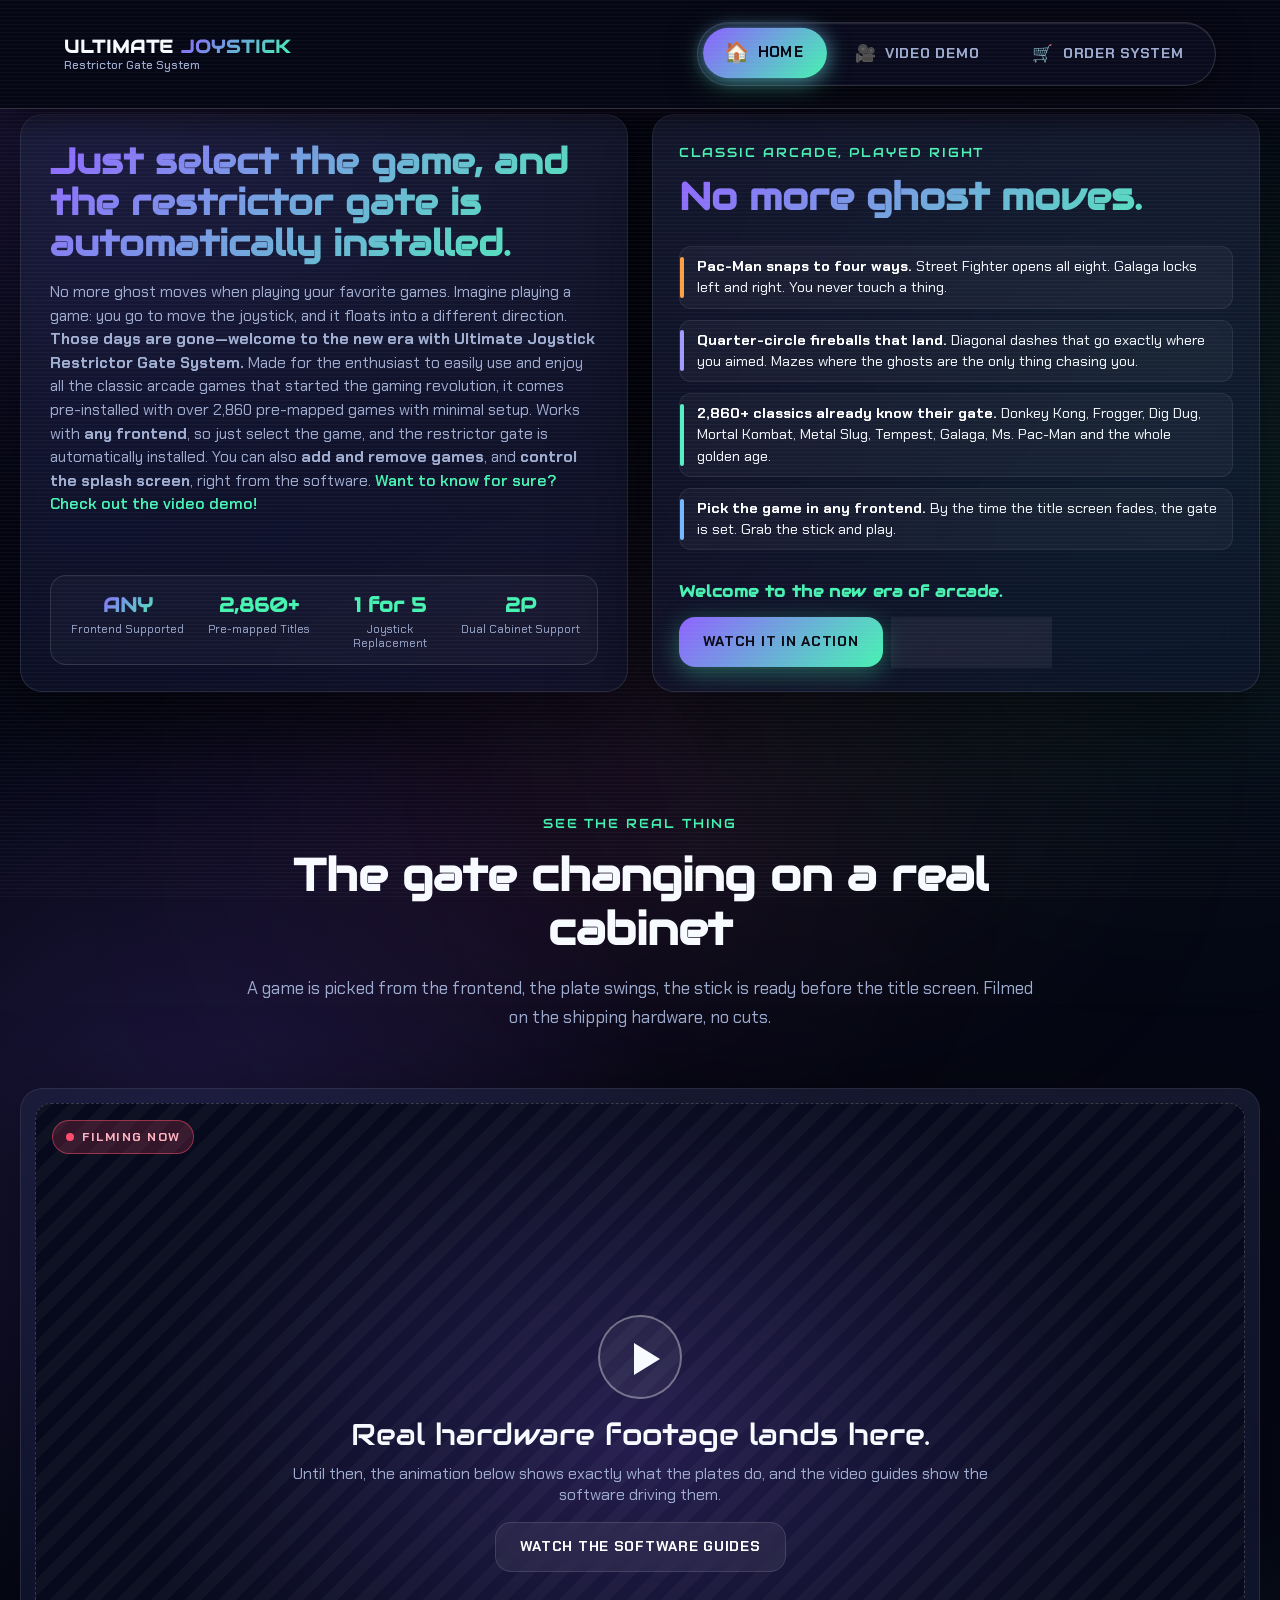
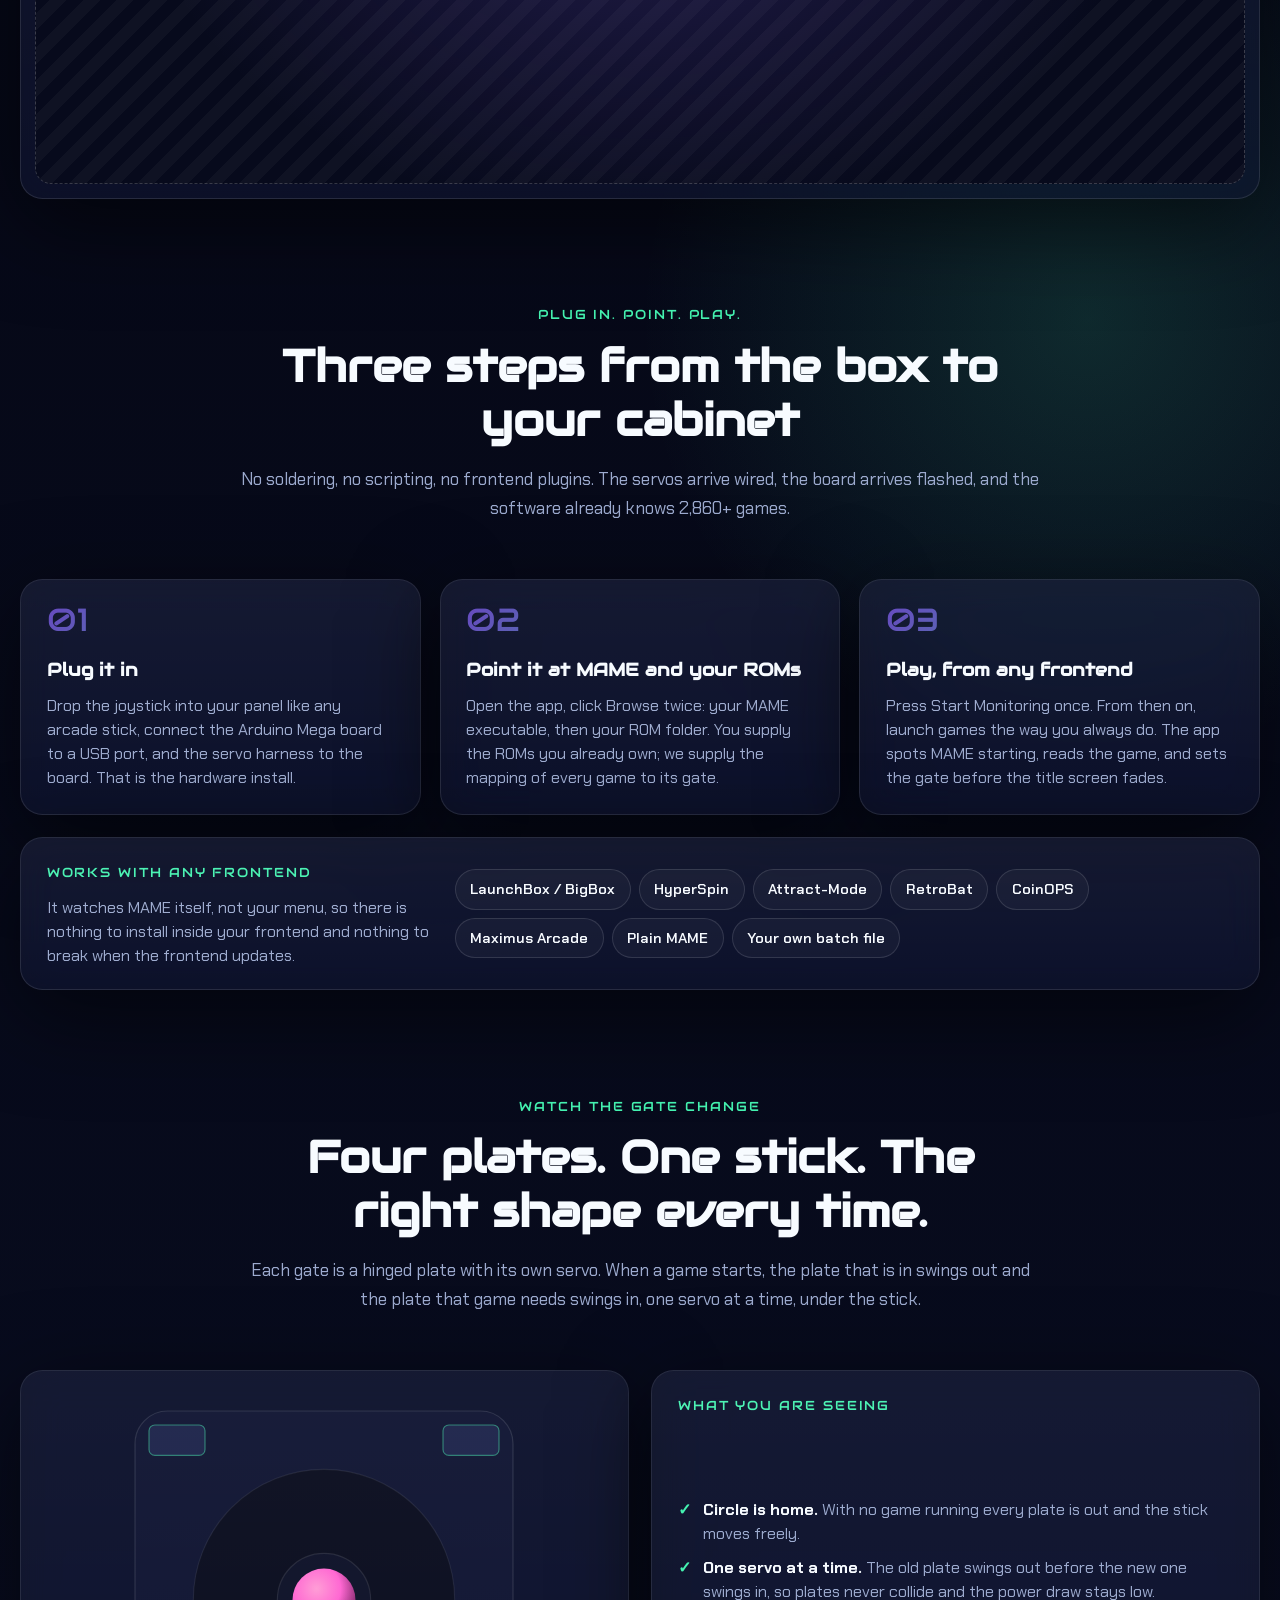
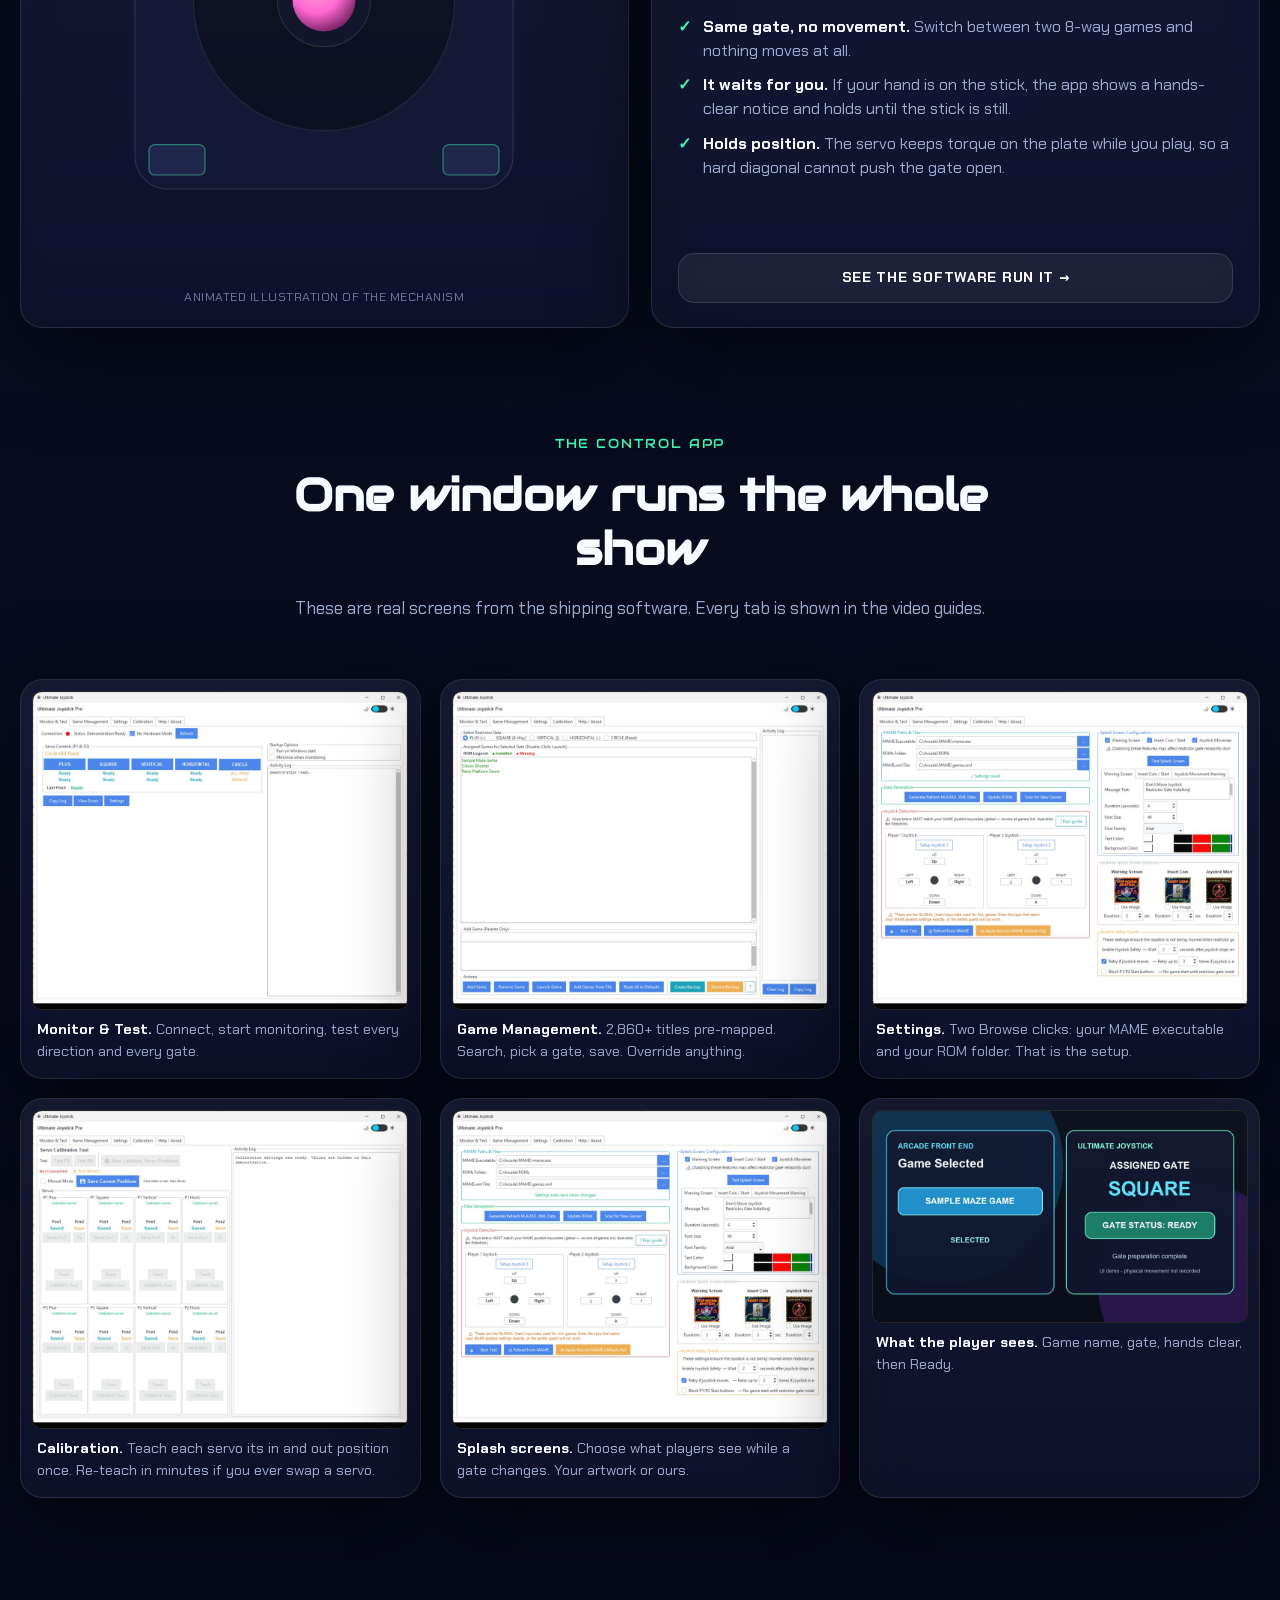
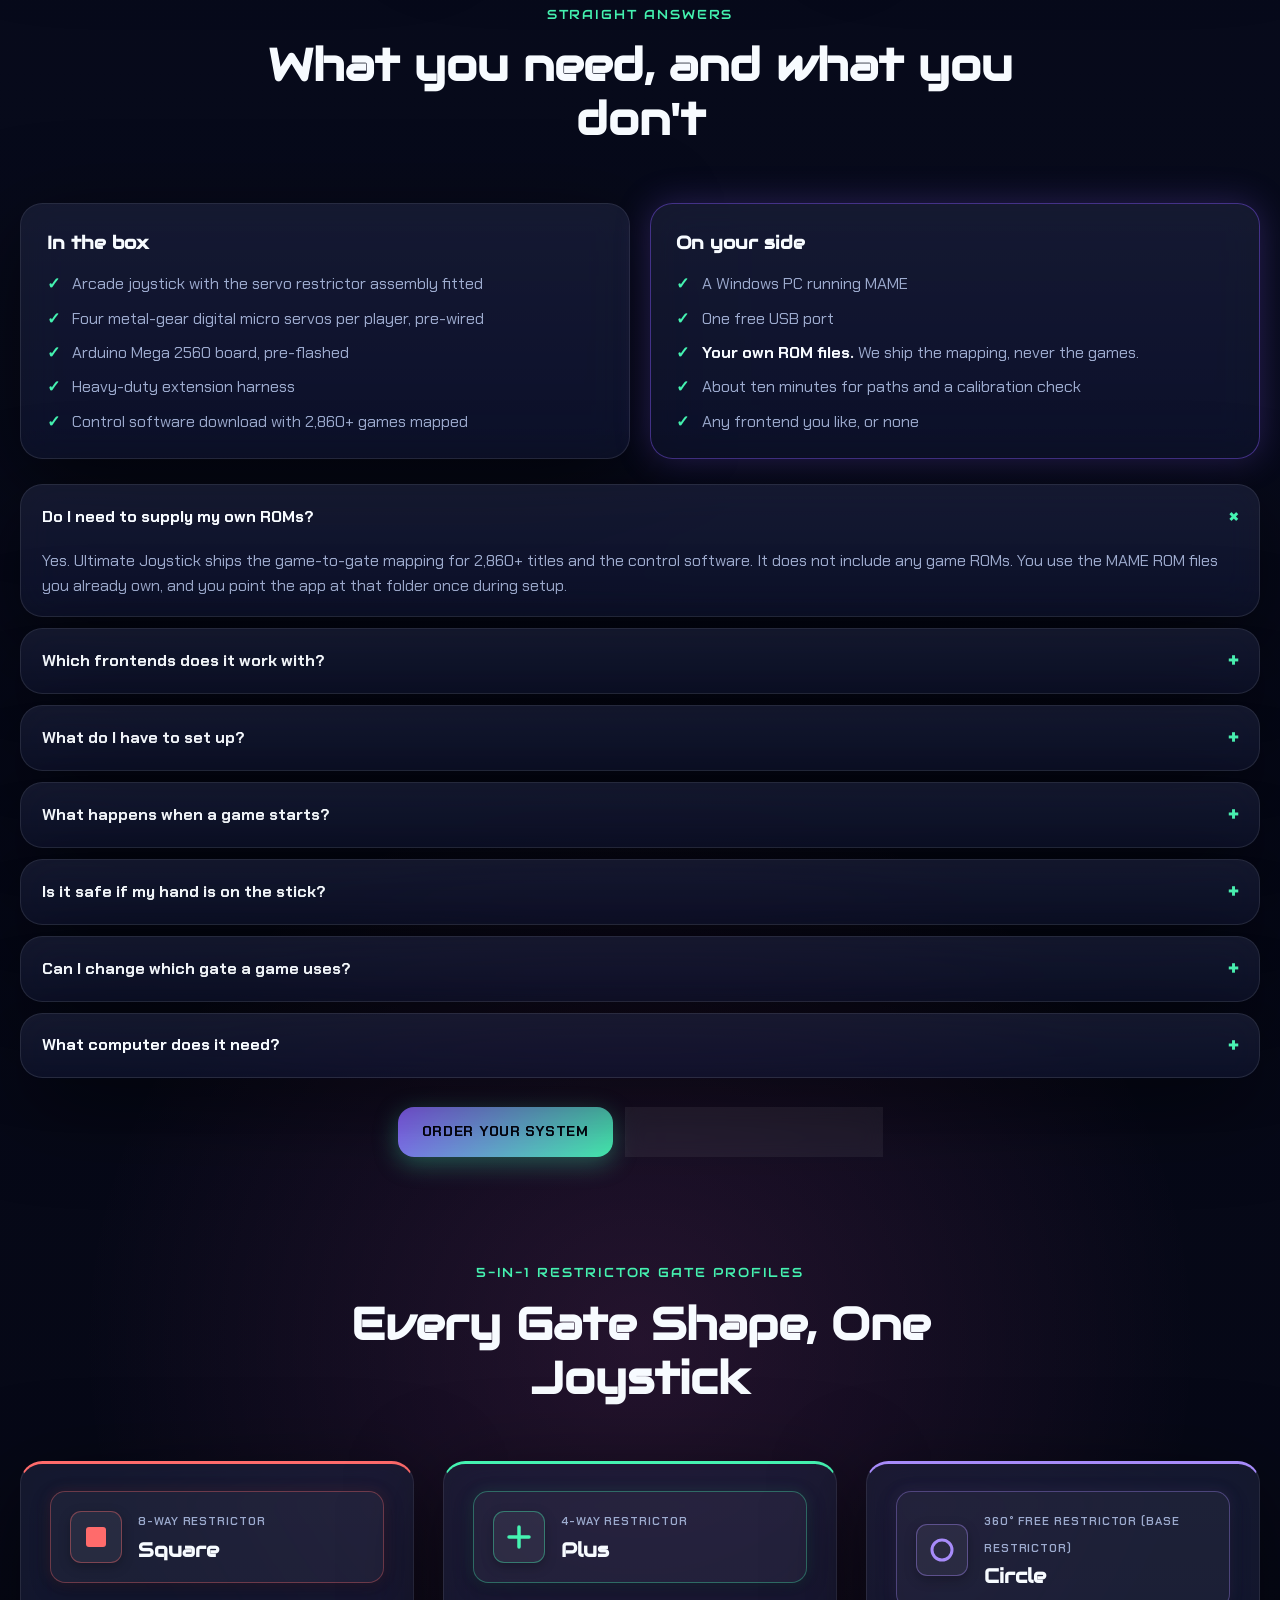
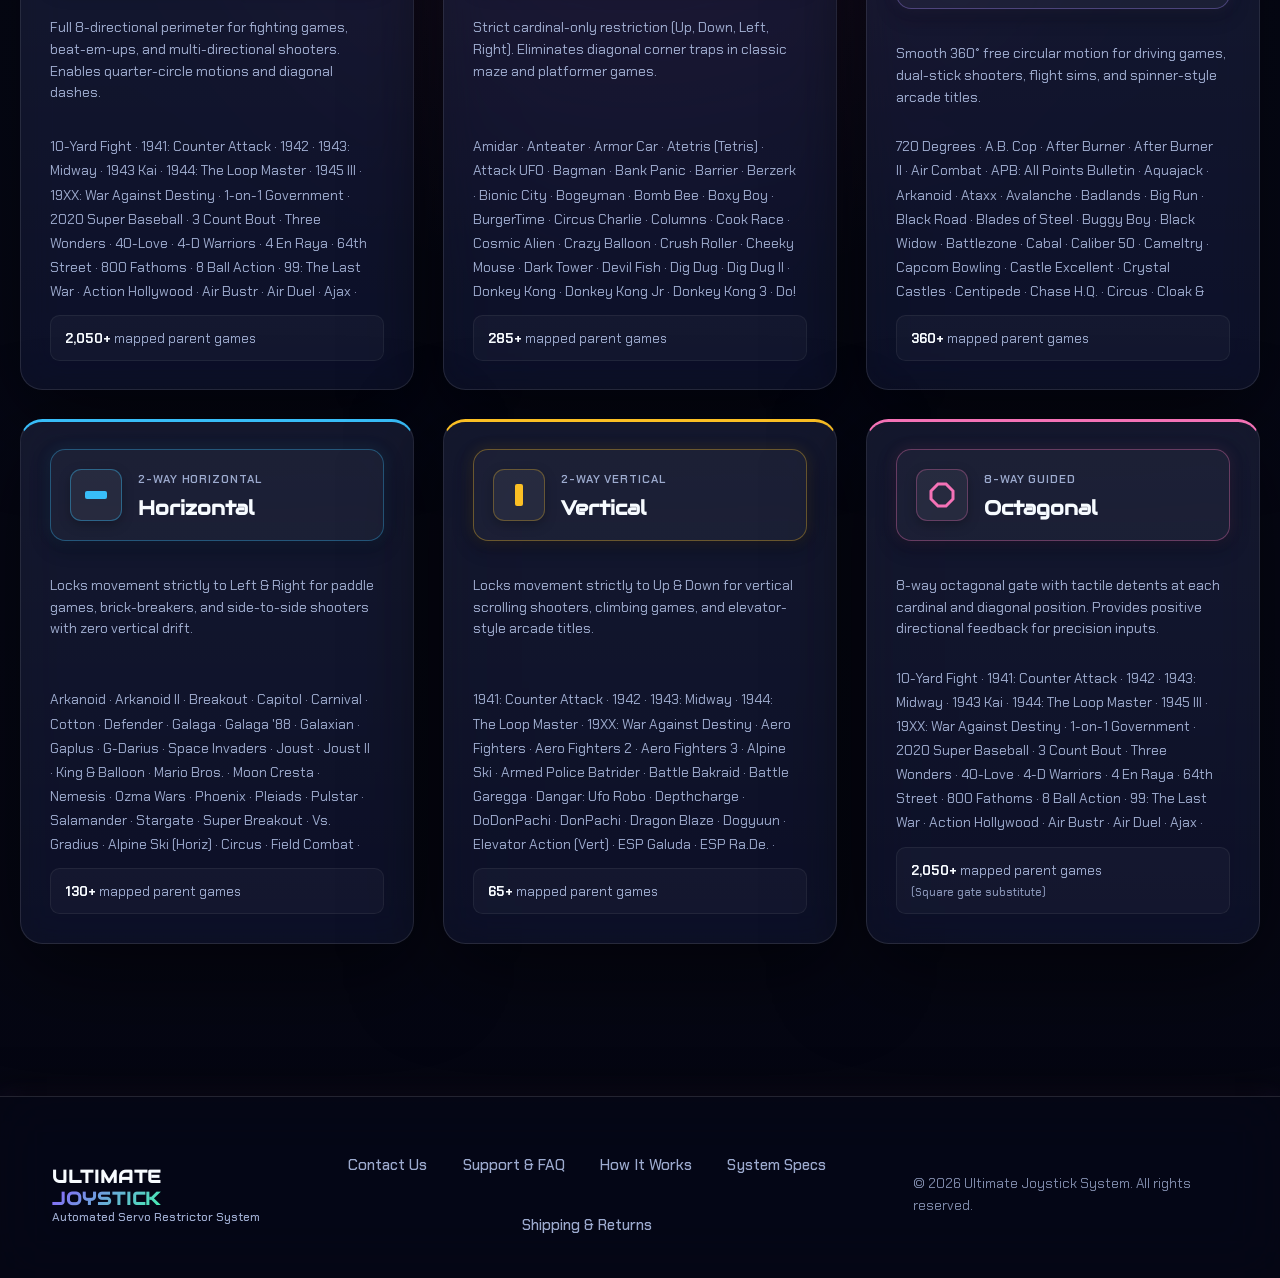
==== index.html @ 7a2940f5 "Publish Website @ d00b498 Co-Authored-By: Claude Fable 5.1 <noreply@anthropic.com>" ====
<!DOCTYPE html>
<html lang="en">
  <head>
    <meta charset="UTF-8" />
    <meta name="viewport" content="width=device-width, initial-scale=1, viewport-fit=cover" />
    <meta name="description" content="Automated restrictor gates for arcade joysticks: select a game in any frontend and the right 4-way, 8-way, 2-way or circle gate installs itself. 2,860+ games pre-mapped." />
    <meta name="robots" content="index, follow, max-image-preview:large, max-video-preview:-1" />
    <meta name="theme-color" content="#060714" />
    <meta property="og:type" content="website" />
    <meta property="og:site_name" content="Ultimate Joystick" />
    <meta property="og:title" content="Ultimate Joystick Restrictor Gate System" />
    <meta property="og:description" content="Select the game and the correct restrictor gate installs itself. Automated servo gates for arcade joysticks, 2,860+ games pre-mapped, works with any frontend." />
    <meta property="og:image" content="https://ultimatejoystick.com/assets/og/og-home.jpg" />
    <meta property="og:image:width" content="1200" />
    <meta property="og:image:height" content="630" />
    <meta property="og:image:alt" content="Ultimate Joystick: No more ghost moves. Automatic restrictor gate system for arcade joysticks." />
    <meta property="og:url" content="https://ultimatejoystick.com/" />
    <meta name="twitter:card" content="summary_large_image" />
    <meta name="twitter:title" content="Ultimate Joystick Restrictor Gate System" />
    <meta name="twitter:description" content="Select the game and the correct restrictor gate installs itself. 2,860+ arcade games pre-mapped." />
    <meta name="twitter:image" content="https://ultimatejoystick.com/assets/og/og-home.jpg" />
    <link rel="canonical" href="https://ultimatejoystick.com/" />
    <title>Ultimate Joystick | Restrictor Gate System</title>
    <link rel="icon" href="./favicon.svg" type="image/svg+xml" />
    <link rel="preconnect" href="https://fonts.googleapis.com" />
    <link rel="preconnect" href="https://fonts.gstatic.com" crossorigin />
    <link href="https://fonts.googleapis.com/css2?family=Audiowide&family=Chakra+Petch:ital,wght@0,400;0,500;0,600;0,700;1,400&display=swap" rel="stylesheet" />
    <link rel="stylesheet" href="./styles.css" />
    <script src="./script.js" defer></script>
    <script type="application/ld+json">
      {
        "@context": "https://schema.org",
        "@graph": [
          {
            "@type": "Organization",
            "@id": "https://ultimatejoystick.com/#organization",
            "name": "Ultimate Joystick",
            "url": "https://ultimatejoystick.com/",
            "logo": "https://ultimatejoystick.com/favicon.svg",
            "email": "support@ultimatejoystick.com",
            "contactPoint": {
              "@type": "ContactPoint",
              "contactType": "customer support",
              "email": "support@ultimatejoystick.com",
              "availableLanguage": "English"
            }
          },
          {
            "@type": "WebSite",
            "@id": "https://ultimatejoystick.com/#website",
            "url": "https://ultimatejoystick.com/",
            "name": "Ultimate Joystick",
            "publisher": { "@id": "https://ultimatejoystick.com/#organization" }
          },
          {
            "@type": "Product",
            "@id": "https://ultimatejoystick.com/#product",
            "additionalProperty": [
              { "@type": "PropertyValue", "name": "Gate shapes", "value": "Plus (4-way), Square (8-way), Octagonal (8-way), Horizontal (2-way), Vertical (2-way), Circle (free)" },
              { "@type": "PropertyValue", "name": "Pre-mapped games", "value": "2,860+" },
              { "@type": "PropertyValue", "name": "ROMs included", "value": "No - use your own MAME ROM files" }
            ],
            "name": "Ultimate Joystick Restrictor Gate System",
            "description": "Automated servo-driven restrictor gate system for arcade joysticks. Select a game in any frontend and the matching 4-way (plus), 8-way (square or octagonal), 2-way (horizontal or vertical) or circle gate installs itself. Ships assembled with joystick, servo restrictor assembly, wiring harness, Arduino Mega 2560 board and the control software with 2,860+ pre-mapped games.",
            "image": ["https://ultimatejoystick.com/assets/og/og-home.jpg", "https://ultimatejoystick.com/videos/ultimate-joystick/09-complete-start-to-finish.jpg"],
            "brand": { "@type": "Brand", "name": "Ultimate Joystick" },
            "category": "Arcade cabinet parts",
            "url": "https://ultimatejoystick.com/order.html",
            "offers": {
              "@type": "AggregateOffer",
              "priceCurrency": "USD",
              "lowPrice": "100",
              "highPrice": "200",
              "offerCount": 2,
              "availability": "https://schema.org/InStock",
              "url": "https://ultimatejoystick.com/order.html",
              "seller": { "@id": "https://ultimatejoystick.com/#organization" }
            }
          },
          {
            "@type": "FAQPage",
            "@id": "https://ultimatejoystick.com/#faq",
            "mainEntity": [
              {
                "@type": "Question",
                "name": "Do I need to supply my own ROMs?",
                "acceptedAnswer": {
                  "@type": "Answer",
                  "text": "Yes. Ultimate Joystick ships the game-to-gate mapping for 2,860+ titles and the control software. It does not include any game ROMs. You use the MAME ROM files you already own, and you point the app at that folder once during setup."
                }
              },
              {
                "@type": "Question",
                "name": "Which frontends does it work with?",
                "acceptedAnswer": {
                  "@type": "Answer",
                  "text": "Any frontend that launches MAME: LaunchBox and BigBox, HyperSpin, Attract-Mode, RetroBat, CoinOPS, a batch file, or MAME on its own. The app watches the MAME process itself, so there is nothing to install inside your frontend."
                }
              },
              {
                "@type": "Question",
                "name": "What do I have to set up?",
                "acceptedAnswer": {
                  "@type": "Answer",
                  "text": "Plug the controller into a USB port, open the app, click Browse to select your MAME executable and your ROM folder, and start monitoring. The servos arrive wired and the board arrives flashed. A first-time calibration check takes a few minutes and is covered in the videos."
                }
              },
              {
                "@type": "Question",
                "name": "What happens when a game starts?",
                "acceptedAnswer": {
                  "@type": "Answer",
                  "text": "The app recognises the game, looks up its gate, swings the current plate out and the new plate in, one servo at a time, and shows a full-screen notice while it moves. When nothing is running the stick rests on the free-circle gate."
                }
              },
              {
                "@type": "Question",
                "name": "Is it safe if my hand is on the stick?",
                "acceptedAnswer": {
                  "@type": "Answer",
                  "text": "The app will not move a plate while it sees the joystick being used. It shows a hands-clear notice, waits, retries, and if the stick is still being held it gives up with a visible message rather than fight you."
                }
              },
              {
                "@type": "Question",
                "name": "Can I change which gate a game uses?",
                "acceptedAnswer": {
                  "@type": "Answer",
                  "text": "Yes. Search the game in the Game Management tab, pick a gate shape, save. Every one of the pre-mapped titles can be overridden, and new games can be added the same way."
                }
              },
              {
                "@type": "Question",
                "name": "What computer does it need?",
                "acceptedAnswer": {
                  "@type": "Answer",
                  "text": "A Windows PC running MAME, one free USB port, and your ROM files. The control app is a single Windows program; no drivers beyond the standard USB-serial driver are needed."
                }
              }
            ]
          },
          {
            "@type": "BreadcrumbList",
            "itemListElement": [
              { "@type": "ListItem", "position": 1, "name": "Home", "item": "https://ultimatejoystick.com/" }
            ]
          }
        ]
      }
    </script>
  </head>
  <body>
    <!-- Ambient Background Lighting Orbs -->
    <div class="bg-shape shape-1" aria-hidden="true"></div>
    <div class="bg-shape shape-2" aria-hidden="true"></div>
    <div class="bg-shape shape-3" aria-hidden="true"></div>
    <div class="bg-shape shape-4" aria-hidden="true"></div>

    <div class="site-shell">
      <!-- Fixed Full-Width Site Header -->
      <header class="site-header">
        <a class="brand" href="./index.html" aria-label="Ultimate Joystick home">
          <span class="brand-copy">
            <strong>ULTIMATE <span class="gradient-text">JOYSTICK</span></strong>
            <span class="brand-sub">Restrictor Gate System</span>
          </span>
        </a>
        <nav class="site-nav" aria-label="Primary Navigation">
          <a href="./index.html" class="nav-link active"><span class="nav-icon">🏠</span> Home</a>
          <a href="./video_demo.html" class="nav-link"><span class="nav-icon">🎥</span> Video Demo</a>
          <a href="./order.html" class="nav-link"><span class="nav-icon">🛒</span> Order System</a>
        </nav>
      </header>

      <main id="top">
        <!-- Hero Section -->
        <section class="hero section">
          <div class="hero-copy glass-card">
            <div>
              <h1 class="hero-title">
                <span class="gradient-text">Just select the game, and the restrictor gate is automatically installed.</span>
              </h1>
              <p class="hero-lead">
                No more ghost moves when playing your favorite games. Imagine playing a game: you go to move the joystick, and it floats into a different direction. <strong>Those days are gone—welcome to the new era with Ultimate Joystick Restrictor Gate System.</strong> Made for the enthusiast to easily use and enjoy all the classic arcade games that started the gaming revolution, it comes pre-installed with over 2,860 pre-mapped games with minimal setup. Works with <strong>any frontend</strong>, so just select the game, and the restrictor gate is automatically installed. You can also <strong>add and remove games</strong>, and <strong>control the splash screen</strong>, right from the software. <em style="color: var(--accent-secondary); font-style: normal; font-weight: 600;">Want to know for sure? Check out the video demo!</em>
              </p>
            </div>

            <!-- Stat Signals Bar -->
            <div class="hero-signals" aria-label="Product signals and capabilities">
              <div class="signal-card">
                <span class="signal-value gradient-text">ANY</span>
                <span class="signal-label">Frontend Supported</span>
              </div>
              <div class="signal-card">
                <span class="signal-value">2,860+</span>
                <span class="signal-label">Pre-mapped Titles</span>
              </div>
              <div class="signal-card">
                <span class="signal-value">1 for 5</span>
                <span class="signal-label">Joystick Replacement</span>
              </div>
              <div class="signal-card">
                <span class="signal-value">2P</span>
                <span class="signal-label">Dual Cabinet Support</span>
              </div>
            </div>
          </div>

          <!-- Hook panel: why this exists, in the player's words -->
          <aside class="hero-interactive-dock">
            <div class="hero-hooks glass-card" aria-labelledby="hero-hooks-title">
              <div class="hero-hooks-header">
                <span class="eyebrow">Classic Arcade, Played Right</span>
                <h2 id="hero-hooks-title" class="gradient-text">No more ghost moves.</h2>
              </div>
              <ul class="hero-hooks-list">
                <li class="hook hook-plus">
                  <strong>Pac-Man snaps to four ways.</strong> Street Fighter opens all eight. Galaga locks left and right. You never touch a thing.
                </li>
                <li class="hook hook-square">
                  <strong>Quarter-circle fireballs that land.</strong> Diagonal dashes that go exactly where you aimed. Mazes where the ghosts are the only thing chasing you.
                </li>
                <li class="hook hook-circle">
                  <strong>2,860+ classics already know their gate.</strong> Donkey Kong, Frogger, Dig Dug, Mortal Kombat, Metal Slug, Tempest, Galaga, Ms. Pac-Man and the whole golden age.
                </li>
                <li class="hook hook-vertical">
                  <strong>Pick the game in any frontend.</strong> By the time the title screen fades, the gate is set. Grab the stick and play.
                </li>
              </ul>
              <div class="hero-hooks-footer">
                <span class="hero-hooks-tag">Welcome to the new era of arcade.</span>
                <div class="hero-hooks-actions">
                  <a class="button button-primary button-glow" href="./video_demo.html">Watch it in action</a>
                  <a class="button button-secondary button-glow" href="./order.html">Order yours</a>
                </div>
              </div>
            </div>
          </aside>
        </section>



        <!-- Reserved: real hardware footage. Drop the clip at videos/hardware/gate-change.mp4 (+ .jpg poster)
             and replace the .video-slot-placeholder block with:
             <video class="video-slot-player" controls playsinline preload="metadata" poster="./videos/hardware/gate-change.jpg" width="1280" height="720">
               <source src="./videos/hardware/gate-change.mp4" type="video/mp4" />
             </video>
             then add a VideoObject for it to the JSON-LD graph. -->
        <section id="see-the-real-thing" class="section section-video-slot">
          <div class="section-heading">
            <span class="eyebrow">See The Real Thing</span>
            <h2>The gate changing on a real cabinet</h2>
            <p>A game is picked from the frontend, the plate swings, the stick is ready before the title screen. Filmed on the shipping hardware, no cuts.</p>
          </div>
          <div class="video-slot glass-card">
            <div class="video-slot-placeholder" role="img" aria-label="Video of the physical joystick changing its restrictor gate, being filmed">
              <div class="video-slot-badge">Filming now</div>
              <div class="video-slot-play" aria-hidden="true"></div>
              <p class="video-slot-text">Real hardware footage lands here.<br /><span>Until then, the animation below shows exactly what the plates do, and the video guides show the software driving them.</span></p>
              <a class="button button-secondary button-glow" href="./video_demo.html">Watch the software guides</a>
            </div>
          </div>
        </section>

        <!-- How it works -->
        <section id="how-it-works" class="section">
          <div class="section-heading">
            <span class="eyebrow">Plug In. Point. Play.</span>
            <h2>Three steps from the box to your cabinet</h2>
            <p>No soldering, no scripting, no frontend plugins. The servos arrive wired, the board arrives flashed, and the software already knows 2,860+ games.</p>
          </div>
          <div class="steps-grid">
            <article class="step-card glass-card">
              <span class="step-num">01</span>
              <h3>Plug it in</h3>
              <p>Drop the joystick into your panel like any arcade stick, connect the Arduino Mega board to a USB port, and the servo harness to the board. That is the hardware install.</p>
            </article>
            <article class="step-card glass-card">
              <span class="step-num">02</span>
              <h3>Point it at MAME and your ROMs</h3>
              <p>Open the app, click Browse twice: your MAME executable, then your ROM folder. You supply the ROMs you already own; we supply the mapping of every game to its gate.</p>
            </article>
            <article class="step-card glass-card">
              <span class="step-num">03</span>
              <h3>Play, from any frontend</h3>
              <p>Press Start Monitoring once. From then on, launch games the way you always do. The app spots MAME starting, reads the game, and sets the gate before the title screen fades.</p>
            </article>
          </div>
          <div class="frontend-strip glass-card" aria-label="Frontends that work with Ultimate Joystick">
            <div class="frontend-strip-copy">
              <span class="eyebrow">Works With Any Frontend</span>
              <p>It watches MAME itself, not your menu, so there is nothing to install inside your frontend and nothing to break when the frontend updates.</p>
            </div>
            <ul class="frontend-pills">
              <li>LaunchBox / BigBox</li><li>HyperSpin</li><li>Attract-Mode</li><li>RetroBat</li><li>CoinOPS</li><li>Maximus Arcade</li><li>Plain MAME</li><li>Your own batch file</li>
            </ul>
          </div>
        </section>

        <!-- Animated gate demo -->
        <section id="see-it-move" class="section">
          <div class="section-heading">
            <span class="eyebrow">Watch The Gate Change</span>
            <h2>Four plates. One stick. The right shape every time.</h2>
            <p>Each gate is a hinged plate with its own servo. When a game starts, the plate that is in swings out and the plate that game needs swings in, one servo at a time, under the stick.</p>
          </div>
          <div class="gate-demo-grid">
            <figure class="gate-demo glass-card" aria-describedby="gate-demo-caption">
              <svg class="gate-demo-svg" viewBox="0 0 360 360" role="img" aria-labelledby="gate-demo-title">
                <title id="gate-demo-title">Top-down view of the joystick: restrictor plates swinging in and out as games change</title>
                <defs>
                  <radialGradient id="ballGrad" cx="38%" cy="32%" r="70%">
                    <stop offset="0%" stop-color="#ff9ad5" />
                    <stop offset="55%" stop-color="#ff63d1" />
                    <stop offset="100%" stop-color="#7a1f63" />
                  </radialGradient>
                  <linearGradient id="plateGrad" x1="0" y1="0" x2="1" y2="1">
                    <stop offset="0%" stop-color="#2a3566" />
                    <stop offset="100%" stop-color="#141a3a" />
                  </linearGradient>
                </defs>
                <!-- base plate -->
                <rect x="18" y="18" width="324" height="324" rx="28" fill="#0d1230" stroke="rgba(255,255,255,0.12)" />
                <circle cx="180" cy="180" r="112" fill="#070a1c" stroke="rgba(255,255,255,0.08)" />
                <g fill="#2f3a6a"><circle cx="44" cy="44" r="7"/><circle cx="316" cy="44" r="7"/><circle cx="44" cy="316" r="7"/><circle cx="316" cy="316" r="7"/></g>
                <!-- servo bodies at the corners -->
                <g class="servo"><rect x="30" y="30" width="48" height="26" rx="5"/><rect x="30" y="30" width="48" height="26" rx="5" fill="none" stroke="rgba(69,243,177,0.45)"/></g>
                <g class="servo"><rect x="282" y="30" width="48" height="26" rx="5"/><rect x="282" y="30" width="48" height="26" rx="5" fill="none" stroke="rgba(69,243,177,0.45)"/></g>
                <g class="servo"><rect x="30" y="304" width="48" height="26" rx="5"/><rect x="30" y="304" width="48" height="26" rx="5" fill="none" stroke="rgba(69,243,177,0.45)"/></g>
                <g class="servo"><rect x="282" y="304" width="48" height="26" rx="5"/><rect x="282" y="304" width="48" height="26" rx="5" fill="none" stroke="rgba(69,243,177,0.45)"/></g>
                <!-- plates (pivot at the servo in each corner) -->
                <g class="plate plate-plus"><path fill="url(#plateGrad)" stroke="#8c61ff" stroke-width="2" fill-rule="evenodd" d="M95 95 H265 V265 H95 Z M158 116 H202 V158 H244 V202 H202 V244 H158 V202 H116 V158 H158 Z" /></g>
                <g class="plate plate-square"><path fill="url(#plateGrad)" stroke="#a29bfe" stroke-width="2" fill-rule="evenodd" d="M95 95 H265 V265 H95 Z M116 116 H244 V244 H116 Z" /></g>
                <g class="plate plate-horizontal"><path fill="url(#plateGrad)" stroke="#ffd76d" stroke-width="2" fill-rule="evenodd" d="M95 95 H265 V265 H95 Z M116 160 H244 V200 H116 Z" /></g>
                <g class="plate plate-vertical"><path fill="url(#plateGrad)" stroke="#74b9ff" stroke-width="2" fill-rule="evenodd" d="M95 95 H265 V265 H95 Z M160 116 H200 V244 H160 Z" /></g>
                <!-- shaft and ball top -->
                <circle cx="180" cy="180" r="40" fill="#0b0f26" stroke="rgba(255,255,255,0.1)" />
                <circle cx="180" cy="180" r="13" fill="#3d4a7e" />
                <circle class="ball" cx="180" cy="180" r="27" fill="url(#ballGrad)" />
              </svg>
              <figcaption id="gate-demo-caption" class="gate-demo-caption">
                <span class="gate-label gate-label-circle"><strong>CIRCLE</strong> free 360&deg; &middot; nothing running, Tempest, Spy Hunter, Marble Madness</span>
                <span class="gate-label gate-label-plus"><strong>PLUS</strong> 4-way &middot; Pac-Man, Donkey Kong, Frogger</span>
                <span class="gate-label gate-label-square"><strong>SQUARE</strong> 8-way &middot; Street Fighter II, Metal Slug, Mortal Kombat</span>
                <span class="gate-label gate-label-horizontal"><strong>HORIZONTAL</strong> 2-way &middot; Galaga, Space Invaders, Arkanoid</span>
                <span class="gate-label gate-label-vertical"><strong>VERTICAL</strong> 2-way &middot; Depth Charge, Alpine Ski</span>
              </figcaption>
              <span class="gate-demo-note">Animated illustration of the mechanism</span>
            </figure>
            <div class="gate-demo-copy glass-card">
              <span class="eyebrow">What You Are Seeing</span>
              <ul class="checklist">
                <li><strong>Circle is home.</strong> With no game running every plate is out and the stick moves freely.</li>
                <li><strong>One servo at a time.</strong> The old plate swings out before the new one swings in, so plates never collide and the power draw stays low.</li>
                <li><strong>Same gate, no movement.</strong> Switch between two 8-way games and nothing moves at all.</li>
                <li><strong>It waits for you.</strong> If your hand is on the stick, the app shows a hands-clear notice and holds until the stick is still.</li>
                <li><strong>Holds position.</strong> The servo keeps torque on the plate while you play, so a hard diagonal cannot push the gate open.</li>
              </ul>
              <a class="button button-secondary button-glow" href="./video_demo.html">See the software run it &rarr;</a>
            </div>
          </div>
        </section>

        <!-- The control app -->
        <section id="interface" class="section">
          <div class="section-heading">
            <span class="eyebrow">The Control App</span>
            <h2>One window runs the whole show</h2>
            <p>These are real screens from the shipping software. Every tab is shown in the video guides.</p>
          </div>
          <div class="app-gallery">
            <figure class="app-shot glass-card">
              <a href="./assets/app/monitor-and-test.jpg"><img src="./assets/app/monitor-and-test.jpg" width="1000" height="846" loading="lazy" alt="Monitor and Test tab: connection status, Start Monitoring, joystick direction indicators and the five gate test buttons" /></a>
              <figcaption><strong>Monitor &amp; Test.</strong> Connect, start monitoring, test every direction and every gate.</figcaption>
            </figure>
            <figure class="app-shot glass-card">
              <a href="./assets/app/game-management.jpg"><img src="./assets/app/game-management.jpg" width="1000" height="846" loading="lazy" alt="Game Management tab: search field, game list with assigned gates, and gate selector" /></a>
              <figcaption><strong>Game Management.</strong> 2,860+ titles pre-mapped. Search, pick a gate, save. Override anything.</figcaption>
            </figure>
            <figure class="app-shot glass-card">
              <a href="./assets/app/settings-paths.jpg"><img src="./assets/app/settings-paths.jpg" width="1000" height="846" loading="lazy" alt="Settings tab: Browse buttons for the MAME executable and the ROM folder" /></a>
              <figcaption><strong>Settings.</strong> Two Browse clicks: your MAME executable and your ROM folder. That is the setup.</figcaption>
            </figure>
            <figure class="app-shot glass-card">
              <a href="./assets/app/calibration.jpg"><img src="./assets/app/calibration.jpg" width="1000" height="846" loading="lazy" alt="Calibration tab: per-servo teach buttons for the engaged and released positions" /></a>
              <figcaption><strong>Calibration.</strong> Teach each servo its in and out position once. Re-teach in minutes if you ever swap a servo.</figcaption>
            </figure>
            <figure class="app-shot glass-card">
              <a href="./assets/app/splash-settings.jpg"><img src="./assets/app/splash-settings.jpg" width="1000" height="846" loading="lazy" alt="Splash screen settings: enable, choose image or text, preview" /></a>
              <figcaption><strong>Splash screens.</strong> Choose what players see while a gate changes. Your artwork or ours.</figcaption>
            </figure>
            <figure class="app-shot glass-card">
              <a href="./assets/app/gate-splash.jpg"><img src="./assets/app/gate-splash.jpg" width="1000" height="562" loading="lazy" alt="Full-screen splash naming the selected game and its assigned gate while the plate moves" /></a>
              <figcaption><strong>What the player sees.</strong> Game name, gate, hands clear, then Ready.</figcaption>
            </figure>
          </div>
        </section>

        <!-- What you need + FAQ -->
        <section id="requirements" class="section">
          <div class="section-heading">
            <span class="eyebrow">Straight Answers</span>
            <h2>What you need, and what you don't</h2>
          </div>
          <div class="needs-grid">
            <article class="needs-card glass-card">
              <h3>In the box</h3>
              <ul class="checklist">
                <li>Arcade joystick with the servo restrictor assembly fitted</li>
                <li>Four metal-gear digital micro servos per player, pre-wired</li>
                <li>Arduino Mega 2560 board, pre-flashed</li>
                <li>Heavy-duty extension harness</li>
                <li>Control software download with 2,860+ games mapped</li>
              </ul>
            </article>
            <article class="needs-card glass-card needs-card-accent">
              <h3>On your side</h3>
              <ul class="checklist">
                <li>A Windows PC running MAME</li>
                <li>One free USB port</li>
                <li><strong>Your own ROM files.</strong> We ship the mapping, never the games.</li>
                <li>About ten minutes for paths and a calibration check</li>
                <li>Any frontend you like, or none</li>
              </ul>
            </article>
          </div>
          <div id="faq" class="faq-list">
            <details class="faq-item glass-card" open>
              <summary>Do I need to supply my own ROMs?</summary>
              <p>Yes. Ultimate Joystick ships the game-to-gate mapping for 2,860+ titles and the control software. It does not include any game ROMs. You use the MAME ROM files you already own, and you point the app at that folder once during setup.</p>
            </details>
            <details class="faq-item glass-card">
              <summary>Which frontends does it work with?</summary>
              <p>Any frontend that launches MAME: LaunchBox and BigBox, HyperSpin, Attract-Mode, RetroBat, CoinOPS, a batch file, or MAME on its own. The app watches the MAME process itself, so there is nothing to install inside your frontend.</p>
            </details>
            <details class="faq-item glass-card">
              <summary>What do I have to set up?</summary>
              <p>Plug the controller into a USB port, open the app, click Browse to select your MAME executable and your ROM folder, and start monitoring. The servos arrive wired and the board arrives flashed. A first-time calibration check takes a few minutes and is covered in the videos.</p>
            </details>
            <details class="faq-item glass-card">
              <summary>What happens when a game starts?</summary>
              <p>The app recognises the game, looks up its gate, swings the current plate out and the new plate in, one servo at a time, and shows a full-screen notice while it moves. When nothing is running the stick rests on the free-circle gate.</p>
            </details>
            <details class="faq-item glass-card">
              <summary>Is it safe if my hand is on the stick?</summary>
              <p>The app will not move a plate while it sees the joystick being used. It shows a hands-clear notice, waits, retries, and if the stick is still being held it gives up with a visible message rather than fight you.</p>
            </details>
            <details class="faq-item glass-card">
              <summary>Can I change which gate a game uses?</summary>
              <p>Yes. Search the game in the Game Management tab, pick a gate shape, save. Every one of the pre-mapped titles can be overridden, and new games can be added the same way.</p>
            </details>
            <details class="faq-item glass-card">
              <summary>What computer does it need?</summary>
              <p>A Windows PC running MAME, one free USB port, and your ROM files. The control app is a single Windows program; no drivers beyond the standard USB-serial driver are needed.</p>
            </details>
          </div>
          <div class="section-cta">
            <a class="button button-primary button-glow" href="./order.html">Order your system</a>
            <a class="button button-secondary button-glow" href="./video_demo.html">Watch the setup videos</a>
          </div>
        </section>

        <!-- 5 Restrictor Gate Showcase -->
        <section id="gates" class="section">
          <div class="section-heading">
            <span class="eyebrow">5-in-1 Restrictor Gate Profiles</span>
            <h2>Every Gate Shape, One Joystick</h2>
          </div>

          <div class="gate-grid">
            <!-- SQUARE (8-Way) -->
            <article class="gate-showcase-card glass-card accent-square">
              <div class="gate-card-header">
                <div class="gate-icon-box">
                  <svg width="28" height="28" viewBox="0 0 28 28" fill="currentColor"><rect x="4" y="4" width="20" height="20" rx="3"/></svg>
                </div>
                <div>
                  <span class="gate-tag">8-Way Restrictor</span>
                  <h3>Square</h3>
                </div>
              </div>
              <p class="gate-card-desc">Full 8-directional perimeter for fighting games, beat-em-ups, and multi-directional shooters. Enables quarter-circle motions and diagonal dashes.</p>
              <div class="gate-game-list">
                10-Yard Fight · 1941: Counter Attack · 1942 · 1943: Midway · 1943 Kai · 1944: The Loop Master · 1945 III · 19XX: War Against Destiny · 1-on-1 Government · 2020 Super Baseball · 3 Count Bout · Three Wonders · 40-Love · 4-D Warriors · 4 En Raya · 64th Street · 800 Fathoms · 8 Ball Action · 99: The Last War · Action Hollywood · Air Bustr · Air Duel · Ajax · Akai Katana · Akkanbeder · Alcon · Alex Kidd · Alien 3: The Gun · Alien Arena · Alien Challenge · Aliens · Alien Storm · Alien Syndrome · Aligator · Alpham2 · Altered Beast · Amazon · Ambush · Andro Dunos · Angel Kids · Art of Fighting · Art of Fighting 2 · Art of Fighting 3 · Apache 3 · Arabian · Arbalest · Arch Rivals · Area 51 · Area 88 · Argus · Armed Formation · Armored Warriors · Arm Wrestling · Ashita no Joe · Ashura Blaster · Assault · Asterix · Asteroids · Asteroids Deluxe · Astyanax · Asuka &amp; Asuka · Asura Blade · Asura Bust · Asylum · Athena · Atomic Runner · Aurail · Avengers · Alien vs Predator · Azurian · Backfire · Bad Dudes vs DragonNinja · Badger · Bakuretsu Breaker · Bal Cube · Bang Bead · Baraduke · Baseball Stars · Baseball Stars 2 · Batman · Batrider · Batsugun · Battle Circuit · Battle Lane · Battlelantis · Bay Route · Battle Garegga · Bionic Commando · Beathead · Ben Bero Beh · Beraboh Man · Bermuda Triangle · Big Bang · Big Fight · Big Karnak · Big Twin · Bio-Hazard · Biomoy · Birdie Try · Bishi Bashi · Black Dragon · Black Heart · Black Panther · Black Tiger · Block Out · Blood Bros · Bloxeed · Blue Hawk · Blue's Journey · Bobble Bobble · Body Slam · Bomberman · Bomb Jack · Bonk's Adventure · Bonze Adventure · Boogie Wings · Bosconian · Bottom of the Ninth · Brap Boys · Brave Blade · Breakers · Breakers Revenge · Break Thru · Battle Toads · Bubble Bobble · Bubble Bobble 2 · Bubble Memories · Bubble Symphony · Bucky O'Hare · Bullfight · Burglar X · Burning Fight · Burning Force · Burning Rival · Butasan · B-Wings · Cabal · Cadash · Cadillacs and Dinosaurs · Caliber 50 · Calipso · Cannibal · Cannon Ball · Captain America and the Avengers · Captain Commando · Captain Tomaday · Carrier Air Wing · Caveman Ninja · Chaos Breaker · Charlie Ninja · Chelnov · Chiki Chiki Boys · Chimerab · China Gate · Choplifter · Chopper I · Chukatai · City Bomber · City Connection · Clash-Road · Cleopatra Fortune · Cobra Command · Colony 7 · Combat School · Commando · Complex X · Condor · Conflict · Congo Bongo · Contra · Cop 01 · Cosmic Cop · Cosmic Gangtours · Crack Down · Crazy Cop · Crazy Fight · Crime City · Crime Fighters · Crime Fighters 2 · Crossbow · Cross Swords · Crusader · Cue Brick · Cybattler · Cyberball · Cyber-Lip · Cybots · Cyvern · Dangar - Ufo Robo · Danger Z · Dark Adventure · Dark Seal · Darwin 4078 · DBL-Dribble · Dead Connection · Dead Moon · Deathsmiles · Decathlete · Demon's World · Denjin Makai · Desert Assault · Detana!! TwinBee · Devastators · Dimahoo · Dino Rex · Divers Boy · Dragon Blaze · Dragon Gun · Dragon Ninja · Dragon World · Drift Out · Dr. Mario · Dr. Toppel · Dragon Saber · Dragon Spirit · Darkstalkers · Dunk Shot · Dyger · Dynamite Dux · Earth Joker · Eco Fighters · Edward Randy · Eight Man · Elevator Action · Empire City: 1931 · Enforce · Equites · ESP Galuda · ESP Galuda II · ESP Ra.De. · ESWAT · Evil Stone · Exed Exes · Exerion · Express Raider · Exvania · Exzisus · F-1 Dream · Face Off · Fantasia · Fantasy Land · Fantasy Zone · Fast Lane · Fatal Fury · Fatal Fury 2 · Fatal Fury 3 · Fatal Fury Special · Fight Fever · Fighting Fantasy · Final Blow · Final Fight · Finalizer · Fire Barrel · Fire Shark · Fire Trap · FixEight · Flashgal · Flicky · Flip Shot · Flying Tiger · Food Fight · Football Champ · Force Five · Foreign Prince · Freeze · Frenzy · Funky Bee · Funky Jet · Fighting Vipers · Fighting Vipers 2 · Gaia Crusaders · Gaiapolis · Galaxy Fight · Gals Panic · Ganbare! Gauntlets · Gang Wars · Ganryu · Garou: Mark of the Wolves · Gauntlet · Gauntlet II · Gauntlet Legends · Green Beret · Gekirindan · Gemin · Genpei ToumaDen · Get Star · Ghostlop · Ghouls 'n Ghosts · Gigandes · Giga Wing · Giga Wing 2 · G.I. Joe · Ginga Ninkin · Gladiator · Go! Go! Mile Smile · Ghosts 'n Goblins · Golden Axe · Golden Axe II · Golden Axe: Revenge of Death Adder · Gorf · Got-cha · Gowcaizer · Grand Cross · Gratia · Gradius · Gradius II · Gradius III · Gradius IV · Grind Stormer · Grobda · Ground Effects · Growl · Gryzor · Guardian Storm · Guardians of the Hood · Guerilla War · Gulf Storm · Gunbarich · Gunbird · Gunbird 2 · Gun Buster · Gundam EX · Gun Dealer · Gun Force · Gun Force II · Gun Front · Gunlock · GunNail · Gun.Smoke · Gururin · Guwange · Guerrilla War · Gyruss · Hachoo! · Halley's Comet · Hard Dunk · Hard Head · Heavy Barrel · Heavy Unit · Hellfire · Hero in the Castle · Hexion · High Impact Football · Hippodrome · Hit the Ice · Hook · Hoops '96 · Hotdog Storm · Hyper Pacman · Hyper Sports · Ibara · Iggy · Iguana · Ikari Warriors · Ikari III · Ikaruga · Ikki · Image Fight · Impact · Indiana Jones · Inferno · In the Hunt · Iron Clad · Iron Horse · Jackal · Jackie Chan · Jail Break · Joe &amp; Mac · Journey · Jumping Bug · Juno First · Kabuki Klash · Kageki · Kaiser Knuckle · Kamen Rider · Kamikaze · Karat Champ · Karnov · Karnov's Revenge · Karate Blazers · Ketsui · Kicker · Kick and Run · Kid Niki · KiKi KaiKai · Killer Blade · King of Boxer · Killer Instinct · Killer Instinct 2 · Kizuna Encounter · Knock Out II · Knights of the Round · King of Dragons · King of Fighters '94 · King of Fighters '95 · King of Fighters '96 · King of Fighters '97 · King of Fighters '98 · King of Fighters '99 · King of Fighters 2000 · King of Fighters 2001 · King of Fighters 2002 · King of Fighters 2003 · King of the Monsters · King of the Monsters 2 · Knights of Valour · Krull · Kunio-kun · Kurikinton · Lady Master · Land Maker · Last Duel · Last Hope · Last Mission · Legend of Makai · Legionnaire · Lethal Enforcers · Lethal Thunder · Light Bringer · Liquid Kids · Lock 'n' Load · Logic Pro · Lord of Gun · Lost Tomb · Last Resort · Lucky &amp; Wild · Lupin III · Legendary Wings · Mach Breaker · Macross · Mad Alien · Mad Crash · Mad Gear · Magic Bubble · Magical Drop · Magical Drop II · Magical Drop III · Magician Lord · MagMax · Mahou Daisakusen · Major Title · Makaimura · Manhattan 24th Street · Marine Boy · Mars Matrix · Marvel Land · Mat Mania · Mazinger Z · Mega Man: The Power Battle · Mega Man 2: The Power Fighters · Mega Twins · Mega Zone · Mercs · Metal Black · Metal Clash · Metal Hawk · Metal Slug · Metal Slug 2 · Metal Slug 3 · Metal Slug 4 · Metal Slug 5 · Metal Slug X · Metrocross · Midnight Resistance · Mighty Guy · Millipede · Missing in Action · Mobile Suit Gundam · Moon Cresta · Moon Patrol · Mortal Kombat · Mortal Kombat II · Mortal Kombat 3 · Ultimate Mortal Kombat 3 · Mortal Kombat 4 · Master of Weapon · Mutant Fighter · Marvel Super Heroes · Marvel Super Heroes vs Street Fighter · Marvel vs Capcom · Marvel vs Capcom 2 · Mystic Riders · Mystic Warriors · NAM-1975 · NARC · NBA Hangtime · NBA Jam · NBA Jam Tournament Edition · NBA Maximum Hangtime · Neo Bomberman · Neo Drift Out · Neo Mr. Do! · Night Warriors · Ninja Gaiden · Ninja Kids · Ninja Master's · Nitro Ball · Nostradamus · Nova 2001 · Nuova Princes · Numan Athletics · Oh My God! · Omega Fighter · One Shot · Open Ice · Operation Wolf · Operation Wolf 3 · Ordyne · Oriental Legend · Osman · Operation Thunderstorm · Out Zone · Over Top · P-47 Freedom Fighter · P-47 Aces · Pac-Land · Palamedes · Pang · Pang 3 · Panic Bomber · Parodius · Pass · Pocket Gal · Peggle · Performan · Phantasm · Phantom II · Phelios · Pig Out · Ping Pong · Pipe Dream · Pipi &amp; Bibi's · Pitfall II · Pit-Fighter · Poison · Police Trainer · Pollux · Popeye · Pop'n Bounce · Pop'n Music · Pop'n Pop · POW: Prisoners of War · Prehistoric Isle · Prehistoric Isle 2 · Primal Rage · Progear · Psychic 5 · Psychic Force · PuLiRuLa · Punisher · Punk Shot · Puzzle De Pon · Puzz Loop 2 · Power Instinct · Q-Bert · Quartet · Quiz King · Rabbit · Rabio Lepus · Rack 'em Up · Radar Scope · Raiden · Raiden II · Raiden III · Raiden DX · Raiden Fighters · Raiden Fighters 2 · Raiden Fighters Jet · Raimais · Rally Bike · Rambo III · Rampage · Rastan · Rastan Saga II · Ray Crisis · RayStorm · Real Bout Fatal Fury · Real Bout Fatal Fury Special · Real Bout Fatal Fury 2 · Real Break · Red Earth · Red Hawk · Relief Pitcher · Renegade · Revolution X · Rezon · Riding Fight · Ring of Destruction · Ring King · Riot City · Rival Schools · Robo Army · RoboCop · RoboCop 2 · Robotron: 2084 · Rock 'n Rage · Rod Land · Return of Ishtar · Rollergames · Rompers · Rage of the Dragons · RS Gun · Run Ark · Run and Gun · Run and Gun 2 · Rygar · Strikers 1945 · Strikers 1945 II · Strikers 1945 III · Sailor Moon · Same! Same! Same! · Samurai Shodown · Samurai Shodown II · Samurai Shodown III · Samurai Shodown IV · Samurai Shodown V · Samurai Shodown V Special · Savage Reign · Super Basketball · Shadow Warriors · Scramble · SD Fighters · SD Dodgeball · Secret Agent · Section Z · Sega Ninja · Sengoku · Sengoku 2 · Sengoku 3 · Senjyo · Sexy Parodius · Street Fighter II: World Warrior · Street Fighter II: Champion Edition · Street Fighter II Turbo: Hyper Fighting · Street Fighter Alpha · Street Fighter Alpha 2 · Street Fighter Alpha 3 · Street Fighter III: 3rd Strike · Street Fighter EX2 Plus · Shadow Force · Shadow Dancer · Sheriff · Shienryu · Shinobi · Shippu Mahou Daisakusen · Shock Troopers · Shock Troopers 2nd Squad · Shoot Out · Side Arms · Side Pocket · Silent Dragon · Silk Worm · Simpsons · Skull &amp; Crossbones · Sky Adventure · Sky Alert · Sky Destroyer · Sky Lancer · Sky Smash · Sky Soldiers · Slam Masters · Slap Fight · Snow Bros · Snow Bros 2 · Snow Bros 3 · Soccer Brawl · Sol Divide · Sonic Boom · Sonic Wings · Soul Calibur · Soul Edge · Space Firebird · Space Gun · Space Invaders · Space Odyssey · Space War · Spang · Spelunker · Spider-Man · Spin Master · Splatterhouse · Spy vs Spy · Star Force · Star Gladiator · Star Guards · Star Jacker · Steel Force · Steel Gunner · Steel Worker · Strider · Strider 2 · Strikers 1945 Plus · Super Baseball Double Header · Super Football · Superman · Super Spy · Super Volleyball · SVC Chaos · Swat Police · S-Xevious · Syvalion · Tactician · Tail to Nose · Tank Force · Tant-R · Tatsujin · Tattoo Assassins · Taxi Driver · Tecmo Bowl · TeddyBoy Blues · Teki Paki · Tekken · Tekken 2 · Tekken 3 · Tekken Tag Tournament · Tengai · Terminator 2: Judgment Day · Terra Cresta · Terra Force · Tetris · The End · The Glad · The Hand · Thunder &amp; Lightning · Thunder Cross · Thunder Dragon · Thunder Dragon 2 · Thunder Fox · Tiger Road · Time Crisis · Time Crisis II · Time Limit · Time Pilot '84 · Time Soldiers · Tinkkle Pit · Tin Star · Tip Top · Toobin' · Top Hunter · Top Secret · Top Striker · Toride II · Tornado · Tough Turf · Toypop · Track &amp; Field · Twin Bee · Twin Cobra · Twin Cobra II · Twin Eagle · Twin Hawk · Twinkle · Twin Spikes · Two Crude · Undercover Cops · Ultimate Ecology · Ultraman · Ultra Balloon · UN Squadron · Uo Poko · Up 'n Down · US Navy · Valkyrie no Densetsu · Vapor Trail · Varth: Operation Thunderstorm · Vasara · Vasara 2 · Virtua Cop · Virtua Cop 2 · Vendetta · Venus · Virtua Fighter · Virtua Fighter 2 · Virtua Fighter 3 · V-Five · Vampire Hunter · Viewpoint · Vigilante · Vimana · Violent Storm · Viper Phase 1 · Volfied · Vulcan Venture · Vulgus · Waku Waku 7 · Wanted · Wardner · Warrior Blade · Water Ski · Wonder Boy · Wonder Boy III · World Heroes · World Heroes 2 · World Heroes 2 Jet · World Heroes Perfect · Wild West C.O.W.-Boys of Moo Mesa · Willow · Wits · Wizard Fire · Windjammers · World Stadium · Wrestling War · WWF Superstars · WWF WrestleFest · Xenophobe · Xevious · Xexex · X-Men · X-Men vs Street Fighter · X-Multiply · Yamato · Yokai Douchuuki · Zarzon · Zaxxon · Zed Blade · Zero Team · Zero Wing · Zupapa!
              </div>
              <div class="gate-card-footer"><strong>2,050+</strong> mapped parent games</div>
            </article>

            <!-- PLUS (4-Way) -->
            <article class="gate-showcase-card glass-card accent-plus">
              <div class="gate-card-header">
                <div class="gate-icon-box">
                  <svg width="28" height="28" viewBox="0 0 28 28" fill="none" stroke="currentColor" stroke-width="3.5" stroke-linecap="round"><line x1="14" y1="4" x2="14" y2="24"/><line x1="4" y1="14" x2="24" y2="14"/></svg>
                </div>
                <div>
                  <span class="gate-tag">4-Way Restrictor</span>
                  <h3>Plus</h3>
                </div>
              </div>
              <p class="gate-card-desc">Strict cardinal-only restriction (Up, Down, Left, Right). Eliminates diagonal corner traps in classic maze and platformer games.</p>
              <div class="gate-game-list">
                Amidar · Anteater · Armor Car · Atetris (Tetris) · Attack UFO · Bagman · Bank Panic · Barrier · Berzerk · Bionic City · Bogeyman · Bomb Bee · Boxy Boy · BurgerTime · Circus Charlie · Columns · Cook Race · Cosmic Alien · Crazy Balloon · Crush Roller · Cheeky Mouse · Dark Tower · Devil Fish · Dig Dug · Dig Dug II · Donkey Kong · Donkey Kong Jr · Donkey Kong 3 · Do! Run Run · Elevator Action · Eyes · Fast Freddie · Frogger · Ginga · Guzzler · Hangly-Man · Head On · Heiankyo Alien · Hige Maru · Hoccer · Insector · Intrepid · Invinco · Jr. Pac-Man · Jungle King · Kangaroo · Karate Champ · Klax · Kung-Fu Master · Lady Bug · Lode Runner · Lover Boy · Make Trax · Mappy · Marvin's Maze · Minefield · Moon War · Mouse Trap · Moon Patrol · Mr. Do! · Mr. Do!'s Castle · Mr. Do!'s Wild Ride · Mr. Driller · Mr. Goemon · Ms. Pac-Man · Naughty Boy · Nibbler · New Rally-X · Pac-Man · Pac-Land · Pac-Mania · Pac-n-Pal · Pac-Plus · Pandoras Palace · Space Panic · Pengo · Pickin' · Pooyan · Puck Man · Punch-Out!! · Puyo Puyo · Puyo Puyo 2 · Puzz Loop · Q*bert · Q*bert's Qubes · Qix · Rally-X · Route 16 · Rush'n Attack · Super Bagman · Side Trak · Super Cobra · Sinistar · Sky Kid · Sokoban · Solar Fox · Solomon's Key · Super Punch-Out!! · Super Pac-Man · Super Tank · Super Mario Bros. · Swimmer · Tank Battalion · Tapper · Tetris · The Pit · Thief · Timber · Time Pilot · Time Tunnel · Toobin' · Turpin · Turtles · Tutankham · Vanguard · Van-Van Car · Warp &amp; Warp · Wizard of Wor · Yie Ar Kung-Fu · Zookeeper
              </div>
              <div class="gate-card-footer"><strong>285+</strong> mapped parent games</div>
            </article>

            <!-- CIRCLE (360° Free) -->
            <article class="gate-showcase-card glass-card accent-circle">
              <div class="gate-card-header">
                <div class="gate-icon-box">
                  <svg width="28" height="28" viewBox="0 0 28 28" fill="none" stroke="currentColor" stroke-width="3"><circle cx="14" cy="14" r="10"/></svg>
                </div>
                <div>
                  <span class="gate-tag">360° Free Restrictor (Base Restrictor)</span>
                  <h3>Circle</h3>
                </div>
              </div>
              <p class="gate-card-desc">Smooth 360° free circular motion for driving games, dual-stick shooters, flight sims, and spinner-style arcade titles.</p>
              <div class="gate-game-list">
                720 Degrees · A.B. Cop · After Burner · After Burner II · Air Combat · APB: All Points Bulletin · Aquajack · Arkanoid · Ataxx · Avalanche · Badlands · Big Run · Black Road · Blades of Steel · Buggy Boy · Black Widow · Battlezone · Cabal · Caliber 50 · Cameltry · Capcom Bowling · Castle Excellent · Crystal Castles · Centipede · Chase H.Q. · Circus · Cloak &amp; Dagger · Combat School · Cool Pool · Cruis'n USA · Cruis'n World · Crazy Taxi · Championship Sprint · Daytona USA · Daytona USA 2 · Discs of Tron · Dragon's Lair · Drive's Edge · Enduro Racer · F-1 Lap · Final Lap · Fire Truck · Forgotten Worlds · Four Trax · Front Line · Get Bass · G-Loc: Air Combat · Gravitar · Gridiron · Great Tour · GT 3D · Golden Tee Golf · Guerrilla War · Hang-On · Hard Drivin' · Heavy Barrel · Hydra · Hydro Thunder · Indy Heat · Irritating Maze · Karate Bowl · Kick · Konami GT · League Bowling · Liberator · Lunar Lander · Marble Madness · Max RPM · Major Havoc · Millipede · Mini Golf · Missile Command · Night Striker · Off Road · Off the Wall · Omega Race · OutRun · OutRunners · Paperboy · Pole Position · Pole Position II · Quantum · Rad Rally · Rampart · Reactor · Ridge Racer · Road Blasters · Road Riot 4WD · Road Runner · Robot Bowl · Robotron 2084 · San Francisco Rush · Space Harrier · Shuffleboard · Shuuz · Snake Pit · Super Sprint · Spy Hunter · Spy Hunter II · Star Trek · Star Wars · STUN Runner · Subroc-3D · Super Off Road · Tac-Scan · Tempest · T.N.K. III · Tokyo Cop · Top Landing · Top Speed · Tron · Turbo · Victory · Vindicators · Virtua Racing · Warlords · World Grand Prix · Xybots
              </div>
              <div class="gate-card-footer"><strong>360+</strong> mapped parent games</div>
            </article>

            <!-- HORIZONTAL (2-Way) -->
            <article class="gate-showcase-card glass-card accent-horizontal">
              <div class="gate-card-header">
                <div class="gate-icon-box">
                  <svg width="28" height="28" viewBox="0 0 28 28" fill="currentColor"><rect x="3" y="10" width="22" height="8" rx="2"/></svg>
                </div>
                <div>
                  <span class="gate-tag">2-Way Horizontal</span>
                  <h3>Horizontal</h3>
                </div>
              </div>
              <p class="gate-card-desc">Locks movement strictly to Left &amp; Right for paddle games, brick-breakers, and side-to-side shooters with zero vertical drift.</p>
              <div class="gate-game-list">
                Arkanoid · Arkanoid II · Breakout · Capitol · Carnival · Cotton · Defender · Galaga · Galaga '88 · Galaxian · Gaplus · G-Darius · Space Invaders · Joust · Joust II · King &amp; Balloon · Mario Bros. · Moon Cresta · Nemesis · Ozma Wars · Phoenix · Pleiads · Pulstar · Salamander · Stargate · Super Breakout · Vs. Gradius · Alpine Ski (Horiz) · Circus · Field Combat · Freeze · Gimme A Break · Great Swordsman · High Way Race · Hyper Olympic · Hyper Sports · Karate Champ (Horiz) · Kick · Knuckle Joe · Marine Boy · Motorsode · Net Wars · New Sinbad 7 · Nightmare · Nova 2001 · Passing Shot · Pinball Action · Polaris · Puzz Loop · Radar Scope · Sky Base · Space Dungeon · Speed Coin · Speed Spin · Super Tennis · Tennis · Track &amp; Field
              </div>
              <div class="gate-card-footer"><strong>130+</strong> mapped parent games</div>
            </article>

            <!-- VERTICAL (2-Way) -->
            <article class="gate-showcase-card glass-card accent-vertical">
              <div class="gate-card-header">
                <div class="gate-icon-box">
                  <svg width="28" height="28" viewBox="0 0 28 28" fill="currentColor"><rect x="10" y="3" width="8" height="22" rx="2"/></svg>
                </div>
                <div>
                  <span class="gate-tag">2-Way Vertical</span>
                  <h3>Vertical</h3>
                </div>
              </div>
              <p class="gate-card-desc">Locks movement strictly to Up &amp; Down for vertical scrolling shooters, climbing games, and elevator-style arcade titles.</p>
              <div class="gate-game-list">
                1941: Counter Attack · 1942 · 1943: Midway · 1944: The Loop Master · 19XX: War Against Destiny · Aero Fighters · Aero Fighters 2 · Aero Fighters 3 · Alpine Ski · Armed Police Batrider · Battle Bakraid · Battle Garegga · Dangar: Ufo Robo · Depthcharge · DoDonPachi · DonPachi · Dragon Blaze · Dogyuun · Elevator Action (Vert) · ESP Galuda · ESP Ra.De. · Fire Shark · Flying Shark · Galaga (Vert) · Giga Wing · Giga Wing 2 · Gratia: Second Earth · Gunbird · Gunbird 2 · Guwange · Ibara · Image Fight · Ketsui · Mahou Daisakusen · Mars Matrix · Metal Black · Mushihimesama · Out Zone · P-47 Aces · Raiden · Raiden II · Raiden DX · Raiden Fighters · Raiden Fighters 2 · Raiden Fighters Jet · RayForce · RayStorm · Samurai Aces · Scramble Formation · Shippu Mahou Daisakusen · Space Invaders (Vert) · Strikers 1945 · Strikers 1945 II · Strikers 1945 III · Subroc-3D · Terra Cresta · Time Pilot (Vert) · Truxton · Truxton II · Twin Cobra · Twin Cobra II · Twin Hawk · Varth: Operation Thunderstorm · Vasara · Vasara 2 · V-Five · Viper Phase 1 · XX Mission · Zero Wing
              </div>
              <div class="gate-card-footer"><strong>65+</strong> mapped parent games</div>
            </article>

            <!-- OCTAGONAL -->
            <article class="gate-showcase-card glass-card accent-octagonal">
              <div class="gate-card-header">
                <div class="gate-icon-box">
                  <svg width="28" height="28" viewBox="0 0 28 28" fill="none" stroke="currentColor" stroke-width="3"><polygon points="10,3 18,3 25,10 25,18 18,25 10,25 3,18 3,10"/></svg>
                </div>
                <div>
                  <span class="gate-tag">8-Way Guided</span>
                  <h3>Octagonal</h3>
                </div>
              </div>
              <p class="gate-card-desc">8-way octagonal gate with tactile detents at each cardinal and diagonal position. Provides positive directional feedback for precision inputs.</p>
              <div class="gate-game-list">
                10-Yard Fight · 1941: Counter Attack · 1942 · 1943: Midway · 1943 Kai · 1944: The Loop Master · 1945 III · 19XX: War Against Destiny · 1-on-1 Government · 2020 Super Baseball · 3 Count Bout · Three Wonders · 40-Love · 4-D Warriors · 4 En Raya · 64th Street · 800 Fathoms · 8 Ball Action · 99: The Last War · Action Hollywood · Air Bustr · Air Duel · Ajax · Akai Katana · Akkanbeder · Alcon · Alex Kidd · Alien 3: The Gun · Alien Arena · Alien Challenge · Aliens · Alien Storm · Alien Syndrome · Aligator · Alpham2 · Altered Beast · Amazon · Ambush · Andro Dunos · Angel Kids · Art of Fighting · Art of Fighting 2 · Art of Fighting 3 · Apache 3 · Arabian · Arbalest · Arch Rivals · Area 51 · Area 88 · Argus · Armed Formation · Armored Warriors · Arm Wrestling · Ashita no Joe · Ashura Blaster · Assault · Asterix · Asteroids · Asteroids Deluxe · Astyanax · Asuka &amp; Asuka · Asura Blade · Asura Bust · Asylum · Athena · Atomic Runner · Aurail · Avengers · Alien vs Predator · Azurian · Backfire · Bad Dudes vs DragonNinja · Badger · Bakuretsu Breaker · Bal Cube · Bang Bead · Baraduke · Baseball Stars · Baseball Stars 2 · Batman · Batrider · Batsugun · Battle Circuit · Battle Lane · Battlelantis · Bay Route · Battle Garegga · Bionic Commando · Beathead · Ben Bero Beh · Beraboh Man · Bermuda Triangle · Big Bang · Big Fight · Big Karnak · Big Twin · Bio-Hazard · Biomoy · Birdie Try · Bishi Bashi · Black Dragon · Black Heart · Black Panther · Black Tiger · Block Out · Blood Bros · Bloxeed · Blue Hawk · Blue's Journey · Bobble Bobble · Body Slam · Bomberman · Bomb Jack · Bonk's Adventure · Bonze Adventure · Boogie Wings · Bosconian · Bottom of the Ninth · Brap Boys · Brave Blade · Breakers · Breakers Revenge · Break Thru · Battle Toads · Bubble Bobble · Bubble Bobble 2 · Bubble Memories · Bubble Symphony · Bucky O'Hare · Bullfight · Burglar X · Burning Fight · Burning Force · Burning Rival · Butasan · B-Wings · Cabal · Cadash · Cadillacs and Dinosaurs · Caliber 50 · Calipso · Cannibal · Cannon Ball · Captain America and the Avengers · Captain Commando · Captain Tomaday · Carrier Air Wing · Caveman Ninja · Chaos Breaker · Charlie Ninja · Chelnov · Chiki Chiki Boys · Chimerab · China Gate · Choplifter · Chopper I · Chukatai · City Bomber · City Connection · Clash-Road · Cleopatra Fortune · Cobra Command · Colony 7 · Combat School · Commando · Complex X · Condor · Conflict · Congo Bongo · Contra · Cop 01 · Cosmic Cop · Cosmic Gangtours · Crack Down · Crazy Cop · Crazy Fight · Crime City · Crime Fighters · Crime Fighters 2 · Crossbow · Cross Swords · Crusader · Cue Brick · Cybattler · Cyberball · Cyber-Lip · Cybots · Cyvern · Dangar - Ufo Robo · Danger Z · Dark Adventure · Dark Seal · Darwin 4078 · DBL-Dribble · Dead Connection · Dead Moon · Deathsmiles · Decathlete · Demon's World · Denjin Makai · Desert Assault · Detana!! TwinBee · Devastators · Dimahoo · Dino Rex · Divers Boy · Dragon Blaze · Dragon Gun · Dragon Ninja · Dragon World · Drift Out · Dr. Mario · Dr. Toppel · Dragon Saber · Dragon Spirit · Darkstalkers · Dunk Shot · Dyger · Dynamite Dux · Earth Joker · Eco Fighters · Edward Randy · Eight Man · Elevator Action · Empire City: 1931 · Enforce · Equites · ESP Galuda · ESP Galuda II · ESP Ra.De. · ESWAT · Evil Stone · Exed Exes · Exerion · Express Raider · Exvania · Exzisus · F-1 Dream · Face Off · Fantasia · Fantasy Land · Fantasy Zone · Fast Lane · Fatal Fury · Fatal Fury 2 · Fatal Fury 3 · Fatal Fury Special · Fight Fever · Fighting Fantasy · Final Blow · Final Fight · Finalizer · Fire Barrel · Fire Shark · Fire Trap · FixEight · Flashgal · Flicky · Flip Shot · Flying Tiger · Food Fight · Football Champ · Force Five · Foreign Prince · Freeze · Frenzy · Funky Bee · Funky Jet · Fighting Vipers · Fighting Vipers 2 · Gaia Crusaders · Gaiapolis · Galaxy Fight · Gals Panic · Ganbare! Gauntlets · Gang Wars · Ganryu · Garou: Mark of the Wolves · Gauntlet · Gauntlet II · Gauntlet Legends · Green Beret · Gekirindan · Gemin · Genpei ToumaDen · Get Star · Ghostlop · Ghouls 'n Ghosts · Gigandes · Giga Wing · Giga Wing 2 · G.I. Joe · Ginga Ninkin · Gladiator · Go! Go! Mile Smile · Ghosts 'n Goblins · Golden Axe · Golden Axe II · Golden Axe: Revenge of Death Adder · Gorf · Got-cha · Gowcaizer · Grand Cross · Gratia · Gradius · Gradius II · Gradius III · Gradius IV · Grind Stormer · Grobda · Ground Effects · Growl · Gryzor · Guardian Storm · Guardians of the Hood · Guerilla War · Gulf Storm · Gunbarich · Gunbird · Gunbird 2 · Gun Buster · Gundam EX · Gun Dealer · Gun Force · Gun Force II · Gun Front · Gunlock · GunNail · Gun.Smoke · Gururin · Guwange · Guerrilla War · Gyruss · Hachoo! · Halley's Comet · Hard Dunk · Hard Head · Heavy Barrel · Heavy Unit · Hellfire · Hero in the Castle · Hexion · High Impact Football · Hippodrome · Hit the Ice · Hook · Hoops '96 · Hotdog Storm · Hyper Pacman · Hyper Sports · Ibara · Iggy · Iguana · Ikari Warriors · Ikari III · Ikaruga · Ikki · Image Fight · Impact · Indiana Jones · Inferno · In the Hunt · Iron Clad · Iron Horse · Jackal · Jackie Chan · Jail Break · Joe &amp; Mac · Journey · Jumping Bug · Juno First · Kabuki Klash · Kageki · Kaiser Knuckle · Kamen Rider · Kamikaze · Karat Champ · Karnov · Karnov's Revenge · Karate Blazers · Ketsui · Kicker · Kick and Run · Kid Niki · KiKi KaiKai · Killer Blade · King of Boxer · Killer Instinct · Killer Instinct 2 · Kizuna Encounter · Knock Out II · Knights of the Round · King of Dragons · King of Fighters '94 · King of Fighters '95 · King of Fighters '96 · King of Fighters '97 · King of Fighters '98 · King of Fighters '99 · King of Fighters 2000 · King of Fighters 2001 · King of Fighters 2002 · King of Fighters 2003 · King of the Monsters · King of the Monsters 2 · Knights of Valour · Krull · Kunio-kun · Kurikinton · Lady Master · Land Maker · Last Duel · Last Hope · Last Mission · Legend of Makai · Legionnaire · Lethal Enforcers · Lethal Thunder · Light Bringer · Liquid Kids · Lock 'n' Load · Logic Pro · Lord of Gun · Lost Tomb · Last Resort · Lucky &amp; Wild · Lupin III · Legendary Wings · Mach Breaker · Macross · Mad Alien · Mad Crash · Mad Gear · Magic Bubble · Magical Drop · Magical Drop II · Magical Drop III · Magician Lord · MagMax · Mahou Daisakusen · Major Title · Makaimura · Manhattan 24th Street · Marine Boy · Mars Matrix · Marvel Land · Mat Mania · Mazinger Z · Mega Man: The Power Battle · Mega Man 2: The Power Fighters · Mega Twins · Mega Zone · Mercs · Metal Black · Metal Clash · Metal Hawk · Metal Slug · Metal Slug 2 · Metal Slug 3 · Metal Slug 4 · Metal Slug 5 · Metal Slug X · Metrocross · Midnight Resistance · Mighty Guy · Millipede · Missing in Action · Mobile Suit Gundam · Moon Cresta · Moon Patrol · Mortal Kombat · Mortal Kombat II · Mortal Kombat 3 · Ultimate Mortal Kombat 3 · Mortal Kombat 4 · Master of Weapon · Mutant Fighter · Marvel Super Heroes · Marvel Super Heroes vs Street Fighter · Marvel vs Capcom · Marvel vs Capcom 2 · Mystic Riders · Mystic Warriors · NAM-1975 · NARC · NBA Hangtime · NBA Jam · NBA Jam Tournament Edition · NBA Maximum Hangtime · Neo Bomberman · Neo Drift Out · Neo Mr. Do! · Night Warriors · Ninja Gaiden · Ninja Kids · Ninja Master's · Nitro Ball · Nostradamus · Nova 2001 · Nuova Princes · Numan Athletics · Oh My God! · Omega Fighter · One Shot · Open Ice · Operation Wolf · Operation Wolf 3 · Ordyne · Oriental Legend · Osman · Operation Thunderstorm · Out Zone · Over Top · P-47 Freedom Fighter · P-47 Aces · Pac-Land · Palamedes · Pang · Pang 3 · Panic Bomber · Parodius · Pass · Pocket Gal · Peggle · Performan · Phantasm · Phantom II · Phelios · Pig Out · Ping Pong · Pipe Dream · Pipi &amp; Bibi's · Pitfall II · Pit-Fighter · Poison · Police Trainer · Pollux · Popeye · Pop'n Bounce · Pop'n Music · Pop'n Pop · POW: Prisoners of War · Prehistoric Isle · Prehistoric Isle 2 · Primal Rage · Progear · Psychic 5 · Psychic Force · PuLiRuLa · Punisher · Punk Shot · Puzzle De Pon · Puzz Loop 2 · Power Instinct · Q-Bert · Quartet · Quiz King · Rabbit · Rabio Lepus · Rack 'em Up · Radar Scope · Raiden · Raiden II · Raiden III · Raiden DX · Raiden Fighters · Raiden Fighters 2 · Raiden Fighters Jet · Raimais · Rally Bike · Rambo III · Rampage · Rastan · Rastan Saga II · Ray Crisis · RayStorm · Real Bout Fatal Fury · Real Bout Fatal Fury Special · Real Bout Fatal Fury 2 · Real Break · Red Earth · Red Hawk · Relief Pitcher · Renegade · Revolution X · Rezon · Riding Fight · Ring of Destruction · Ring King · Riot City · Rival Schools · Robo Army · RoboCop · RoboCop 2 · Robotron: 2084 · Rock 'n Rage · Rod Land · Return of Ishtar · Rollergames · Rompers · Rage of the Dragons · RS Gun · Run Ark · Run and Gun · Run and Gun 2 · Rygar · Strikers 1945 · Strikers 1945 II · Strikers 1945 III · Sailor Moon · Same! Same! Same! · Samurai Shodown · Samurai Shodown II · Samurai Shodown III · Samurai Shodown IV · Samurai Shodown V · Samurai Shodown V Special · Savage Reign · Super Basketball · Shadow Warriors · Scramble · SD Fighters · SD Dodgeball · Secret Agent · Section Z · Sega Ninja · Sengoku · Sengoku 2 · Sengoku 3 · Senjyo · Sexy Parodius · Street Fighter II: World Warrior · Street Fighter II: Champion Edition · Street Fighter II Turbo: Hyper Fighting · Street Fighter Alpha · Street Fighter Alpha 2 · Street Fighter Alpha 3 · Street Fighter III: 3rd Strike · Street Fighter EX2 Plus · Shadow Force · Shadow Dancer · Sheriff · Shienryu · Shinobi · Shippu Mahou Daisakusen · Shock Troopers · Shock Troopers 2nd Squad · Shoot Out · Side Arms · Side Pocket · Silent Dragon · Silk Worm · Simpsons · Skull &amp; Crossbones · Sky Adventure · Sky Alert · Sky Destroyer · Sky Lancer · Sky Smash · Sky Soldiers · Slam Masters · Slap Fight · Snow Bros · Snow Bros 2 · Snow Bros 3 · Soccer Brawl · Sol Divide · Sonic Boom · Sonic Wings · Soul Calibur · Soul Edge · Space Firebird · Space Gun · Space Invaders · Space Odyssey · Space War · Spang · Spelunker · Spider-Man · Spin Master · Splatterhouse · Spy vs Spy · Star Force · Star Gladiator · Star Guards · Star Jacker · Steel Force · Steel Gunner · Steel Worker · Strider · Strider 2 · Strikers 1945 Plus · Super Baseball Double Header · Super Football · Superman · Super Spy · Super Volleyball · SVC Chaos · Swat Police · S-Xevious · Syvalion · Tactician · Tail to Nose · Tank Force · Tant-R · Tatsujin · Tattoo Assassins · Taxi Driver · Tecmo Bowl · TeddyBoy Blues · Teki Paki · Tekken · Tekken 2 · Tekken 3 · Tekken Tag Tournament · Tengai · Terminator 2: Judgment Day · Terra Cresta · Terra Force · Tetris · The End · The Glad · The Hand · Thunder &amp; Lightning · Thunder Cross · Thunder Dragon · Thunder Dragon 2 · Thunder Fox · Tiger Road · Time Crisis · Time Crisis II · Time Limit · Time Pilot '84 · Time Soldiers · Tinkkle Pit · Tin Star · Tip Top · Toobin' · Top Hunter · Top Secret · Top Striker · Toride II · Tornado · Tough Turf · Toypop · Track &amp; Field · Twin Bee · Twin Cobra · Twin Cobra II · Twin Eagle · Twin Hawk · Twinkle · Twin Spikes · Two Crude · Undercover Cops · Ultimate Ecology · Ultraman · Ultra Balloon · UN Squadron · Uo Poko · Up 'n Down · US Navy · Valkyrie no Densetsu · Vapor Trail · Varth: Operation Thunderstorm · Vasara · Vasara 2 · Virtua Cop · Virtua Cop 2 · Vendetta · Venus · Virtua Fighter · Virtua Fighter 2 · Virtua Fighter 3 · V-Five · Vampire Hunter · Viewpoint · Vigilante · Vimana · Violent Storm · Viper Phase 1 · Volfied · Vulcan Venture · Vulgus · Waku Waku 7 · Wanted · Wardner · Warrior Blade · Water Ski · Wonder Boy · Wonder Boy III · World Heroes · World Heroes 2 · World Heroes 2 Jet · World Heroes Perfect · Wild West C.O.W.-Boys of Moo Mesa · Willow · Wits · Wizard Fire · Windjammers · World Stadium · Wrestling War · WWF Superstars · WWF WrestleFest · Xenophobe · Xevious · Xexex · X-Men · X-Men vs Street Fighter · X-Multiply · Yamato · Yokai Douchuuki · Zarzon · Zaxxon · Zed Blade · Zero Team · Zero Wing · Zupapa!
              </div>
              <div class="gate-card-footer"><strong>2,050+</strong> mapped parent games<br /><small style="font-weight: 500; opacity: 0.85;">(Square gate substitute)</small></div>
            </article>
          </div>
        </section>
      </main>

      <!-- Standard Normal Size Site Footer -->
      <footer class="site-footer">
        <div class="footer-inner">
          <div class="footer-brand">
            <a class="brand" href="./index.html" aria-label="Ultimate Joystick Home">
              <span class="brand-copy">
                <strong>ULTIMATE <span class="gradient-text">JOYSTICK</span></strong>
                <span class="brand-sub">Automated Servo Restrictor System</span>
              </span>
            </a>
          </div>

          <nav class="footer-nav" aria-label="Footer Navigation">
            <a href="mailto:support@ultimatejoystick.com">Contact Us</a>
            <a href="./index.html#faq">Support &amp; FAQ</a>
            <a href="./index.html#how-it-works">How It Works</a>
            <a href="./order.html#specs">System Specs</a>
            <a href="./policies.html">Shipping &amp; Returns</a>
          </nav>

          <div class="footer-copyright">
            <p>&copy; 2026 Ultimate Joystick System. All rights reserved.</p>
          </div>
        </div>
      </footer>
    </div>
  </body>
</html>
---- styles.css ----
:root {
  color-scheme: dark;
  --bg: #060714;
  --bg-soft: #0b1024;
  --glass-bg: rgba(13, 18, 42, 0.65);
  --glass-bg-hover: rgba(20, 28, 62, 0.8);
  --glass-border: rgba(255, 255, 255, 0.12);
  --glass-border-glow: rgba(140, 97, 255, 0.45);
  --backdrop-blur: blur(20px) saturate(180%);
  
  --ink: #f7fbff;
  --ink-soft: #9dabcf;
  --ink-muted: #6b7b9f;

  --accent-primary: #8c61ff;    /* Neon Violet */
  --accent-secondary: #45f3b1;  /* Neon Cyan / Aqua */
  --accent-tertiary: #ff63d1;   /* Hot Magenta */
  --accent-warm: #ffd76d;       /* Arcade Gold */
  --accent-danger: #ff4d6d;

  --gradient-brand: linear-gradient(135deg, var(--accent-primary), var(--accent-secondary));
  --gradient-gold: linear-gradient(135deg, var(--accent-warm), var(--accent-tertiary));
  --gradient-glass: linear-gradient(180deg, rgba(255, 255, 255, 0.08), rgba(255, 255, 255, 0.02));

  --shadow-xl: 0 24px 90px rgba(0, 0, 0, 0.55);
  --shadow-glow: 0 0 35px rgba(140, 97, 255, 0.25);
  --shadow-cyan: 0 0 35px rgba(69, 243, 177, 0.25);

  --radius-xl: 2rem;
  --radius-lg: 1.4rem;
  --radius-md: 1rem;
  --radius-sm: 0.6rem;

  --site-width: min(1240px, calc(100vw - 2.5rem));
  --section-gap: clamp(4rem, 8vw, 7.5rem);

  --title-font: "Audiowide", cursive, sans-serif;
  --body-font: "Chakra Petch", sans-serif;
}

*,
*::before,
*::after {
  box-sizing: border-box;
}

html {
  scroll-behavior: smooth;
}

body {
  margin: 0;
  min-width: 320px;
  overflow-x: hidden;
  position: relative;
  font-family: var(--body-font);
  color: var(--ink);
  line-height: 1.65;
  background:
    radial-gradient(circle at 15% 15%, rgba(140, 97, 255, 0.18), transparent 30rem),
    radial-gradient(circle at 85% 25%, rgba(69, 243, 177, 0.14), transparent 28rem),
    radial-gradient(circle at 50% 80%, rgba(255, 99, 209, 0.12), transparent 35rem),
    linear-gradient(180deg, #040510 0%, #080c1f 45%, #050612 100%);
}

/* CRT Scanline & Retro Micro-Grid Background Overlay */
body::before {
  content: "";
  position: fixed;
  inset: 0;
  pointer-events: none;
  opacity: 0.05;
  background: repeating-linear-gradient(
    180deg,
    rgba(255, 255, 255, 0.7) 0 1px,
    transparent 1px 4px
  );
  z-index: 100;
}

body::after {
  content: "";
  position: fixed;
  inset: 0;
  pointer-events: none;
  opacity: 0.12;
  background-image:
    linear-gradient(to right, rgba(255, 255, 255, 0.07) 1px, transparent 1px),
    linear-gradient(to bottom, rgba(255, 255, 255, 0.05) 1px, transparent 1px);
  background-size: 80px 80px;
  mask-image: linear-gradient(180deg, rgba(0, 0, 0, 0.5), transparent 90%);
}

img, video {
  display: block;
  max-width: 100%;
}

a {
  color: inherit;
  text-decoration: none;
}

button, input, textarea, select {
  font: inherit;
}

/* Floating Ambient Glass Orbs */
.bg-shape {
  position: fixed;
  border-radius: 50%;
  filter: blur(140px);
  pointer-events: none;
  z-index: -2;
  opacity: 0.38;
  animation: drift 22s infinite alternate ease-in-out;
}

.shape-1 {
  width: 32rem; height: 32rem;
  left: -10rem; top: -10rem;
  background: rgba(140, 97, 255, 0.55);
}

.shape-2 {
  width: 36rem; height: 36rem;
  right: -12rem; top: 20%;
  background: rgba(69, 243, 177, 0.3);
  animation-delay: -6s;
}

.shape-3 {
  width: 28rem; height: 28rem;
  left: 25%; bottom: -8rem;
  background: rgba(255, 99, 209, 0.25);
  animation-delay: -12s;
}

.shape-4 {
  width: 25rem; height: 25rem;
  right: 20%; top: 60%;
  background: rgba(255, 215, 109, 0.2);
  animation-delay: -18s;
}

@keyframes drift {
  0% { transform: translate(0, 0) scale(1); }
  100% { transform: translate(3.5rem, 2.5rem) scale(1.1); }
}

.site-shell {
  position: relative;
  isolation: isolate;
}

.section,
.site-footer {
  width: var(--site-width);
  margin: 0 auto;
}

.section {
  padding-top: var(--section-gap);
}

/* Glass Card Utility System */
.glass-card {
  background: var(--glass-bg);
  backdrop-filter: var(--backdrop-blur);
  -webkit-backdrop-filter: var(--backdrop-blur);
  border: 1px solid var(--glass-border);
  border-radius: var(--radius-lg);
  box-shadow: var(--shadow-xl);
  transition: all 0.35s cubic-bezier(0.16, 1, 0.3, 1);
  position: relative;
  overflow: hidden;
}

.glass-card::before {
  content: "";
  position: absolute;
  inset: 0;
  background: var(--gradient-glass);
  pointer-events: none;
  opacity: 0.6;
}

.glass-card:hover {
  border-color: var(--glass-border-glow);
  box-shadow: var(--shadow-xl), var(--shadow-glow);
}

/* Typography Utilities */
.gradient-text {
  background: var(--gradient-brand);
  -webkit-background-clip: text;
  -webkit-text-fill-color: transparent;
}

.eyebrow {
  display: inline-block;
  font-family: var(--title-font);
  font-size: 0.8rem;
  letter-spacing: 0.15em;
  text-transform: uppercase;
  color: var(--accent-secondary);
  margin-bottom: 0.5rem;
}

.section-heading {
  text-align: center;
  max-width: 800px;
  margin: 0 auto 3.5rem;
}

.section-heading h2 {
  font-family: var(--title-font);
  font-size: clamp(1.8rem, 3.5vw, 2.8rem);
  line-height: 1.2;
  margin: 0.4rem 0 1rem;
}

.section-heading p {
  color: var(--ink-soft);
  font-size: 1.1rem;
}

/* Buttons */
.button {
  display: inline-flex;
  align-items: center;
  justify-content: center;
  gap: 0.6rem;
  padding: 0.75rem 1.5rem;
  font-family: var(--body-font);
  font-weight: 700;
  font-size: 0.9rem;
  border-radius: var(--radius-md);
  cursor: pointer;
  transition: all 0.25s cubic-bezier(0.16, 1, 0.3, 1);
  border: none;
  text-transform: uppercase;
  letter-spacing: 0.05em;
  text-decoration: none;
  white-space: nowrap;
}

.button-primary,
a.button-primary,
button.button-primary,
.site-nav a.button-primary,
.site-header a.button-primary {
  background: var(--gradient-brand);
  color: #040510 !important;
  font-weight: 700;
  box-shadow: 0 6px 25px rgba(69, 243, 177, 0.35);
  border: none;
}

.button-primary:hover,
a.button-primary:hover,
button.button-primary:hover,
.site-nav a.button-primary:hover,
.site-header a.button-primary:hover,
.button-primary:focus,
a.button-primary:focus,
.button-primary:active,
a.button-primary:active {
  color: #040510 !important;
  transform: translateY(-2px);
  box-shadow: 0 10px 35px rgba(69, 243, 177, 0.55);
}

.button-secondary,
a.button-secondary,
button.button-secondary {
  background: rgba(255, 255, 255, 0.06);
  color: #ffffff !important;
  border: 1px solid var(--glass-border);
  backdrop-filter: blur(10px);
  font-weight: 700;
  text-decoration: none;
}

.button-secondary:hover,
a.button-secondary:hover,
button.button-secondary:hover,
.button-secondary:focus,
a.button-secondary:focus,
.button-secondary:active,
a.button-secondary:active {
  background: rgba(255, 255, 255, 0.12);
  border-color: var(--accent-primary);
  color: #ffffff !important;
  transform: translateY(-2px);
  box-shadow: 0 0 20px rgba(140, 97, 255, 0.3);
}

.button-sm {
  padding: 0.75rem 1.5rem;
  font-size: 0.9rem;
}

/* Badges */
.badge-group {
  display: flex;
  flex-wrap: wrap;
  gap: 0.6rem;
  margin-bottom: 1.2rem;
}

.badge {
  display: inline-flex;
  align-items: center;
  padding: 0.35rem 0.85rem;
  border-radius: 2rem;
  font-size: 0.8rem;
  font-weight: 600;
  letter-spacing: 0.08em;
  text-transform: uppercase;
}

.badge-glow {
  background: rgba(140, 97, 255, 0.2);
  color: var(--accent-primary);
  border: 1px solid rgba(140, 97, 255, 0.4);
  box-shadow: 0 0 15px rgba(140, 97, 255, 0.3);
}

.badge-glass {
  background: rgba(255, 255, 255, 0.06);
  color: var(--accent-secondary);
  border: 1px solid var(--glass-border);
}

/* Header & Solid Full-Width Navigation Bar */
.site-header {
  position: fixed;
  top: 0;
  left: 0;
  right: 0;
  width: 100%;
  z-index: 1000;
  display: flex;
  align-items: center;
  justify-content: space-between;
  gap: 1.5rem;
  padding: 1.4rem clamp(1.5rem, 5vw, 4rem);
  min-height: 84px;
  box-sizing: border-box;
  border-radius: 0;
  background: #060714;
  backdrop-filter: blur(28px) saturate(200%);
  -webkit-backdrop-filter: blur(28px) saturate(200%);
  border-bottom: 1px solid rgba(255, 255, 255, 0.15);
  box-shadow: 0 4px 30px rgba(0, 0, 0, 0.95), 0 0 20px rgba(140, 97, 255, 0.2);
  margin: 0;
}

main#top {
  padding-top: 5.6rem;
  padding-bottom: 6rem;
}

.brand {
  display: inline-flex;
  align-items: center;
  gap: 0.8rem;
}

.brand-mark {
  width: 2.6rem;
  height: 2.6rem;
  border-radius: 0.8rem;
  background: var(--gradient-brand);
  display: flex;
  align-items: center;
  justify-content: center;
  box-shadow: var(--shadow-cyan);
}

.brand-core {
  width: 1.1rem;
  height: 1.1rem;
  border-radius: 0.3rem;
  background: #040510;
  transform: rotate(45deg);
}

.brand-copy {
  display: flex;
  flex-direction: column;
  align-items: flex-start;
  line-height: 1.15;
}

.brand-copy strong {
  font-family: var(--title-font);
  font-size: 1.15rem;
  letter-spacing: 0.05em;
}

.brand-sub {
  display: block;
  font-size: 0.75rem;
  color: var(--ink-soft);
  margin-top: 0.15rem;
  font-weight: 500;
}

/* Interactive Header Navigation Bar & Moving Active Button Surround */
.site-nav {
  display: inline-flex;
  align-items: center;
  gap: 0.5rem;
  padding: 0.35rem 0.55rem;
  background: rgba(12, 14, 33, 0.75);
  border: 1px solid rgba(255, 255, 255, 0.14);
  border-radius: 3rem;
  backdrop-filter: blur(16px);
  -webkit-backdrop-filter: blur(16px);
  box-shadow: 0 8px 32px rgba(0, 0, 0, 0.5), inset 0 1px 0 rgba(255, 255, 255, 0.1);
}

.site-nav .nav-link {
  display: inline-flex;
  align-items: center;
  justify-content: center;
  gap: 0.55rem;
  padding: 0.65rem 1.35rem;
  font-family: var(--body-font);
  font-weight: 700;
  font-size: 0.9rem;
  text-transform: uppercase;
  letter-spacing: 0.05em;
  color: var(--ink-soft);
  border-radius: 2rem;
  transition: all 0.3s cubic-bezier(0.16, 1, 0.3, 1);
  border: 1px solid transparent;
  text-decoration: none;
  position: relative;
  cursor: pointer;
  white-space: nowrap;
}

.site-nav .nav-link .nav-icon {
  font-size: 1.05rem;
  transition: transform 0.3s ease;
  display: inline-block;
}

.site-nav .nav-link:hover {
  color: #ffffff !important;
  background: rgba(255, 255, 255, 0.08);
  border-color: rgba(69, 243, 177, 0.35);
  transform: translateY(-2px) scale(1.03);
  box-shadow: 0 4px 15px rgba(69, 243, 177, 0.2);
}

.site-nav .nav-link:hover .nav-icon {
  transform: scale(1.25) rotate(-6deg);
}

/* Active Page Button Surrounding Highlight */
.site-nav .nav-link.active,
.site-nav a.nav-link.active {
  background: var(--gradient-brand) !important;
  color: #040510 !important;
  font-weight: 800;
  border: none !important;
  box-shadow: 0 4px 22px rgba(69, 243, 177, 0.5), 0 0 16px rgba(140, 97, 255, 0.4) !important;
  transform: translateY(-1px) scale(1.05);
  animation: active-nav-pulse 3s infinite alternate ease-in-out;
}

.site-nav .nav-link.active .nav-icon {
  transform: scale(1.15);
}

@keyframes active-nav-pulse {
  0% {
    box-shadow: 0 4px 22px rgba(69, 243, 177, 0.5), 0 0 16px rgba(140, 97, 255, 0.4);
  }
  100% {
    box-shadow: 0 6px 28px rgba(69, 243, 177, 0.75), 0 0 25px rgba(140, 97, 255, 0.6);
  }
}

.header-actions {
  display: flex;
  align-items: center;
  gap: 0.8rem;
}

/* Hero Section - Perfectly Centered Above-The-Fold Layout */
.hero {
  display: grid;
  grid-template-columns: 1fr 1fr;
  gap: 1.5rem;
  align-items: stretch;
  height: calc(100vh - 7rem);
  min-height: 520px;
  max-height: 680px;
  margin-top: calc(0.4rem - 0.875in);
  margin-bottom: 1rem;
}

.hero-copy {
  padding: 1.6rem 1.8rem;
  display: flex;
  flex-direction: column;
  justify-content: space-between;
  height: 100%;
  box-sizing: border-box;
}

.hero-title {
  margin: 0 0 0.6rem;
  line-height: 1.15;
}

.hero-eyebrow {
  display: block;
  font-family: var(--body-font);
  font-size: clamp(1.05rem, 1.6vw, 1.3rem);
  color: var(--ink-soft);
  font-weight: 500;
}

.hero-title span.gradient-text {
  font-family: var(--title-font);
  font-size: clamp(1.65rem, 2.8vw, 2.35rem);
  display: block;
}

.hero-lead {
  font-size: 0.98rem;
  color: var(--ink-soft);
  margin-bottom: 0.9rem;
  line-height: 1.5;
}

.hero-actions {
  display: flex;
  flex-wrap: wrap;
  gap: 0.8rem;
  margin-bottom: 1rem;
}

/* Stat Signals Bar */
.hero-signals {
  display: grid;
  grid-template-columns: repeat(4, 1fr);
  gap: 0.6rem;
  padding: 0.85rem 1rem;
  border-radius: var(--radius-md);
  background: rgba(255, 255, 255, 0.03);
  border: 1px solid var(--glass-border);
}

.signal-card {
  display: flex;
  flex-direction: column;
  align-items: center;
  text-align: center;
}

.signal-value {
  font-family: var(--title-font);
  font-size: 1.28rem;
  font-weight: 700;
  color: var(--accent-secondary);
}

.signal-label {
  font-size: 0.72rem;
  color: var(--ink-soft);
  line-height: 1.2;
}

/* Hero Interactive Dock & Video Container */
.hero-interactive-dock {
  display: flex;
  flex-direction: column;
  gap: 1.8rem;
  height: 100%;
}

.gate-panel {
  padding: 1.8rem;
}

.panel-heading h2 {
  font-family: var(--title-font);
  font-size: 1.3rem;
  margin: 0.2rem 0;
}

.panel-sub {
  font-size: 0.9rem;
  color: var(--ink-soft);
  margin: 0 0 1.2rem;
}

.gate-viewer {
  display: grid;
  grid-template-columns: 200px 1fr;
  gap: 1.5rem;
  align-items: center;
  margin-bottom: 1.2rem;
}

.gate-stage {
  position: relative;
  width: 200px;
  height: 200px;
  border-radius: 50%;
  background: rgba(4, 6, 18, 0.9);
  border: 2px solid rgba(140, 97, 255, 0.3);
  display: flex;
  align-items: center;
  justify-content: center;
  box-shadow: inset 0 0 30px rgba(0, 0, 0, 0.8), var(--shadow-glow);
}

.gate-stage-glow {
  position: absolute;
  inset: 10px;
  border-radius: 50%;
  background: radial-gradient(circle, rgba(69, 243, 177, 0.15), transparent 70%);
}

.gate-svg {
  width: 180px;
  height: 180px;
  position: relative;
  z-index: 2;
}

.gate-grid-line {
  fill: none;
  stroke: rgba(255, 255, 255, 0.1);
  stroke-width: 1.5;
  stroke-dasharray: 4 4;
}

.gate-shape-base {
  fill: rgba(140, 97, 255, 0.18);
  stroke: var(--accent-secondary);
  stroke-width: 4;
  filter: drop-shadow(0 0 10px rgba(69, 243, 177, 0.6));
  transition: all 0.4s cubic-bezier(0.34, 1.56, 0.64, 1);
}

.stick-core {
  fill: var(--accent-warm);
  filter: drop-shadow(0 0 12px rgba(255, 215, 109, 0.8));
}

.telemetry-pill {
  position: absolute;
  bottom: -10px;
  background: rgba(6, 8, 24, 0.9);
  border: 1px solid var(--accent-secondary);
  border-radius: 1rem;
  padding: 0.2rem 0.7rem;
  font-size: 0.75rem;
  display: flex;
  align-items: center;
  gap: 0.4rem;
  white-space: nowrap;
}

.telemetry-dot {
  width: 6px;
  height: 6px;
  border-radius: 50%;
  background: var(--accent-secondary);
  box-shadow: 0 0 8px var(--accent-secondary);
  animation: pulse 1.5s infinite;
}

@keyframes pulse {
  0%, 100% { opacity: 1; }
  50% { opacity: 0.4; }
}

.gate-details {
  display: flex;
  flex-direction: column;
  gap: 0.6rem;
}

.demo-game-name {
  font-family: var(--title-font);
  font-size: 1.3rem;
  color: var(--accent-warm);
  margin: 0;
}

.demo-game-note {
  font-size: 0.88rem;
  color: var(--ink-soft);
  margin: 0;
}

.gate-badge h3 {
  font-family: var(--title-font);
  font-size: 1.2rem;
  margin: 0;
}

.gate-summary {
  font-size: 0.9rem;
  color: var(--ink);
  margin: 0;
}

.gate-meta {
  display: grid;
  grid-template-columns: 1fr;
  gap: 0.3rem;
  font-size: 0.82rem;
  margin: 0;
}

.gate-meta div {
  display: flex;
  justify-content: space-between;
  border-bottom: 1px stroke rgba(255, 255, 255, 0.08);
}

.gate-meta dt {
  color: var(--ink-soft);
}

.gate-meta dd {
  margin: 0;
  font-weight: 600;
  color: var(--accent-secondary);
}

.gate-controls {
  display: flex;
  flex-wrap: wrap;
  gap: 0.4rem;
}

.gate-pill {
  padding: 0.35rem 0.75rem;
  border-radius: 1rem;
  font-size: 0.8rem;
  font-weight: 600;
  background: rgba(255, 255, 255, 0.05);
  border: 1px solid var(--glass-border);
  color: var(--ink-soft);
  cursor: pointer;
  transition: all 0.2s ease;
}

.gate-pill:hover,
.gate-pill.is-active {
  background: rgba(140, 97, 255, 0.25);
  border-color: var(--accent-primary);
  color: #fff;
  box-shadow: 0 0 12px rgba(140, 97, 255, 0.3);
}

/* Video Dock & Drop Zone */
.video-dock {
  padding: 1.25rem 1.6rem;
  height: 100%;
  min-height: auto;
  display: flex;
  flex-direction: column;
  justify-content: space-between;
}

.video-dock-header {
  display: flex;
  justify-content: space-between;
  align-items: flex-start;
  gap: 1rem;
  margin-bottom: 0.6rem;
}

.video-dock-header h3 {
  font-family: var(--title-font);
  font-size: 1.2rem;
  margin: 0.1rem 0;
  color: #ffffff;
  font-weight: 800;
}

.video-dock-desc {
  font-size: 0.86rem;
  color: var(--ink-soft);
  font-weight: 500;
  line-height: 1.4;
  margin: 0;
}

.video-status {
  font-size: 0.8rem;
  padding: 0.35rem 0.8rem;
  border-radius: 1rem;
  background: rgba(69, 243, 177, 0.25);
  color: #45f3b1;
  border: 1px solid #45f3b1;
  font-weight: 700;
  letter-spacing: 0.03em;
  box-shadow: 0 0 12px rgba(69, 243, 177, 0.3);
  white-space: nowrap;
}

.video-stage {
  position: relative;
  border-radius: var(--radius-md);
  overflow: hidden;
  background: #03040c;
  border: 2px dashed rgba(255, 255, 255, 0.18);
  min-height: 200px;
  max-height: 240px;
  flex: 1;
  display: flex;
  align-items: center;
  justify-content: center;
  transition: all 0.3s ease;
}

.video-stage.is-dragging {
  border-color: var(--accent-secondary);
  background: rgba(69, 243, 177, 0.08);
}

.video-stage.is-loaded {
  border-style: solid;
  border-color: var(--glass-border);
}

.video-input {
  display: none;
}

.video-dropzone {
  width: 100%;
  height: 100%;
  display: flex;
  align-items: center;
  justify-content: center;
  position: relative;
}

/* Automatic Video Compression Spinner & Loading Overlay */
.video-compress-overlay {
  position: absolute;
  inset: 0;
  background: rgba(4, 6, 18, 0.92);
  backdrop-filter: blur(14px);
  z-index: 20;
  display: flex;
  flex-direction: column;
  align-items: center;
  justify-content: center;
  padding: 1.5rem;
  gap: 0.8rem;
  text-align: center;
}

.compress-spinner {
  width: 42px;
  height: 42px;
  border: 3px solid rgba(255, 255, 255, 0.1);
  border-top-color: var(--accent-secondary);
  border-radius: 50%;
  animation: spin 0.8s linear infinite;
}

@keyframes spin {
  to { transform: rotate(360deg); }
}

.compress-bar-bg {
  width: 80%;
  max-width: 240px;
  height: 6px;
  background: rgba(255, 255, 255, 0.1);
  border-radius: 3px;
  overflow: hidden;
}

.compress-bar-fill {
  width: 0%;
  height: 100%;
  background: var(--gradient-brand);
  transition: width 0.3s ease;
}

.video-preview {
  width: 100%;
  height: 100%;
  max-height: 520px;
  object-fit: contain;
  display: none;
  border-radius: var(--radius-md);
}

.video-stage.is-loaded .video-preview {
  display: block;
}

.video-stage.is-loaded .video-empty {
  display: none;
}

.video-empty {
  display: flex;
  flex-direction: column;
  align-items: center;
  text-align: center;
  padding: 2rem 1.5rem;
  gap: 0.6rem;
}

.upload-icon-wrapper {
  width: 3.2rem;
  height: 3.2rem;
  border-radius: 50%;
  background: rgba(140, 97, 255, 0.15);
  color: var(--accent-primary);
  display: flex;
  align-items: center;
  justify-content: center;
}

.video-empty strong {
  font-size: 1.15rem;
  color: #000000;
  font-weight: 800;
}

.video-empty span {
  font-size: 0.9rem;
  color: #000000;
  font-weight: 700;
  max-width: 360px;
  line-height: 1.45;
}

.video-drop-actions {
  display: flex;
  gap: 0.8rem;
  margin-top: 0.5rem;
}

/* Video HUD Overlay */
.video-hud {
  position: absolute;
  top: 12px;
  right: 12px;
  background: rgba(4, 6, 18, 0.92);
  backdrop-filter: blur(12px);
  border: 1px solid rgba(255, 255, 255, 0.25);
  border-radius: var(--radius-md);
  padding: 0.55rem 0.9rem;
  display: flex;
  align-items: center;
  gap: 0.8rem;
  pointer-events: none;
  z-index: 10;
  box-shadow: 0 4px 20px rgba(0, 0, 0, 0.6);
}

.video-hud-copy {
  display: flex;
  flex-direction: column;
  line-height: 1.1;
}

.video-hud-copy span {
  font-size: 0.72rem;
  color: #000000;
  font-weight: 800;
  letter-spacing: 0.08em;
  text-transform: uppercase;
}

.video-hud-copy strong {
  font-family: var(--title-font);
  font-size: 0.98rem;
  color: #45f3b1;
  font-weight: 800;
  text-shadow: 0 0 10px rgba(69, 243, 177, 0.5);
}

.video-mini-gate {
  width: 34px;
  height: 34px;
}

.video-mini-ring {
  fill: none;
  stroke: rgba(255, 255, 255, 0.2);
  stroke-width: 2;
}

.video-mini-core {
  fill: var(--accent-secondary);
}

.video-clear {
  position: absolute;
  bottom: 12px;
  left: 12px;
  background: rgba(255, 77, 109, 0.8);
  color: #fff;
  border: none;
  padding: 0.35rem 0.8rem;
  border-radius: 0.5rem;
  font-size: 0.8rem;
  font-weight: 600;
  cursor: pointer;
  z-index: 10;
}

/* 5-in-1 Restrictor Showcase Grid */
.gate-grid {
  display: grid;
  grid-template-columns: repeat(auto-fit, minmax(320px, 1fr));
  gap: 1.8rem;
}

.gate-showcase-card {
  padding: 2rem;
  display: flex;
  flex-direction: column;
  justify-content: space-between;
}

.gate-card-header {
  display: flex;
  align-items: center;
  gap: 1.2rem;
  margin-bottom: 1rem;
}

.gate-icon-box {
  width: 3.6rem;
  height: 3.6rem;
  border-radius: 1rem;
  background: rgba(255, 255, 255, 0.05);
  border: 1px solid var(--glass-border);
  display: flex;
  align-items: center;
  justify-content: center;
  color: var(--accent-secondary);
}

.accent-plus .gate-icon-box { color: var(--accent-secondary); border-color: rgba(69, 243, 177, 0.4); }
.accent-square .gate-icon-box { color: var(--accent-primary); border-color: rgba(140, 97, 255, 0.4); }
.accent-vertical .gate-icon-box { color: var(--accent-tertiary); border-color: rgba(255, 99, 209, 0.4); }
.accent-horizontal .gate-icon-box { color: var(--accent-warm); border-color: rgba(255, 215, 109, 0.4); }
.accent-circle .gate-icon-box { color: #40c4ff; border-color: rgba(64, 196, 255, 0.4); }
.accent-octagonal .gate-icon-box { color: #e040fb; border-color: rgba(224, 64, 251, 0.4); }

.gate-tag {
  font-size: 0.75rem;
  text-transform: uppercase;
  letter-spacing: 0.08em;
  color: var(--ink-soft);
}

.gate-showcase-card h3 {
  font-family: var(--title-font);
  font-size: 1.35rem;
  margin: 0.1rem 0 0;
}

.gate-card-desc {
  color: var(--ink-soft);
  font-size: 0.95rem;
  margin-bottom: 1.5rem;
}

.gate-card-footer {
  font-size: 0.85rem;
  padding: 0.6rem 0.9rem;
  border-radius: 0.6rem;
  background: rgba(255, 255, 255, 0.03);
  border: 1px solid rgba(255, 255, 255, 0.06);
}

.gate-card-footer strong {
  color: var(--accent-secondary);
}

/* DUI Desktop Simulator */
.dui-simulator {
  padding: 0;
  border-radius: var(--radius-lg);
}

.dui-window-bar {
  display: flex;
  align-items: center;
  justify-content: space-between;
  padding: 0.8rem 1.2rem;
  background: rgba(4, 5, 16, 0.9);
  border-bottom: 1px solid var(--glass-border);
}

.dui-window-buttons {
  display: flex;
  gap: 0.4rem;
}

.dui-window-buttons span {
  width: 10px; height: 10px;
  border-radius: 50%;
}
.btn-close { background: #ff5f56; }
.btn-min { background: #ffbd2e; }
.btn-max { background: #27c93f; }

.dui-window-title {
  font-size: 0.85rem;
  font-weight: 600;
  color: var(--ink-soft);
  display: flex;
  align-items: center;
  gap: 0.5rem;
}

.dui-window-status {
  font-size: 0.78rem;
  color: var(--accent-secondary);
  display: flex;
  align-items: center;
  gap: 0.4rem;
}

.status-indicator {
  width: 8px; height: 8px;
  border-radius: 50%;
}
.status-indicator.online {
  background: var(--accent-secondary);
  box-shadow: 0 0 8px var(--accent-secondary);
}

.dui-tabs {
  display: flex;
  background: rgba(10, 14, 34, 0.8);
  border-bottom: 1px solid var(--glass-border);
  overflow-x: auto;
}

.dui-tab {
  padding: 0.9rem 1.4rem;
  background: transparent;
  border: none;
  border-bottom: 2px solid transparent;
  color: var(--ink-soft);
  font-weight: 600;
  font-size: 0.9rem;
  cursor: pointer;
  transition: all 0.2s ease;
  white-space: nowrap;
}

.dui-tab:hover {
  color: var(--ink);
}

.dui-tab.is-active {
  color: var(--accent-secondary);
  border-bottom-color: var(--accent-secondary);
  background: rgba(69, 243, 177, 0.05);
}

.dui-tab-panels {
  padding: 2rem;
}

.dui-panel {
  display: none;
}

.dui-panel.is-active {
  display: block;
}

.dui-two-col {
  display: grid;
  grid-template-columns: 1fr 1fr;
  gap: 2rem;
  align-items: center;
}

.dui-screenshot-wrapper img {
  border-radius: var(--radius-md);
  border: 1px solid var(--glass-border);
  box-shadow: var(--shadow-xl);
}

.dui-panel-copy h3 {
  font-family: var(--title-font);
  font-size: 1.4rem;
  margin: 0 0 0.8rem;
}

.dui-feature-list {
  list-style: none;
  padding: 0;
  margin: 1.2rem 0 0;
  display: flex;
  flex-direction: column;
  gap: 0.8rem;
}

.dui-feature-list li {
  padding-left: 1.6rem;
  position: relative;
}

.dui-feature-list li::before {
  content: "✓";
  position: absolute;
  left: 0;
  color: var(--accent-secondary);
  font-weight: 700;
}

/* Servo Calibrator Simulator Pane */
.calib-header h4 {
  font-family: var(--title-font);
  font-size: 1.2rem;
  margin: 0 0 0.4rem;
}

.calib-sliders-grid {
  display: grid;
  grid-template-columns: 1fr 1fr;
  gap: 1.5rem;
  margin: 1.5rem 0;
}

.calib-control {
  display: flex;
  flex-direction: column;
  gap: 0.4rem;
  background: rgba(255, 255, 255, 0.03);
  padding: 1rem;
  border-radius: var(--radius-md);
  border: 1px solid var(--glass-border);
}

.calib-control label {
  font-size: 0.88rem;
  display: flex;
  justify-content: space-between;
}

.calib-control label span {
  color: var(--accent-secondary);
  font-weight: 700;
}

.calib-range {
  accent-color: var(--accent-secondary);
}

.calib-actions {
  display: flex;
  gap: 1rem;
}

.dui-code-preview pre {
  background: #03040b;
  padding: 1.2rem;
  border-radius: var(--radius-md);
  border: 1px solid var(--glass-border);
  color: var(--accent-secondary);
  font-family: monospace;
  font-size: 0.88rem;
  overflow-x: auto;
}

.safety-grid {
  display: grid;
  grid-template-columns: repeat(auto-fit, minmax(220px, 1fr));
  gap: 1.2rem;
  margin-top: 1.2rem;
}

.safety-card {
  background: rgba(255, 255, 255, 0.03);
  border: 1px solid var(--glass-border);
  border-radius: var(--radius-md);
  padding: 1.2rem;
}

.safety-icon {
  font-size: 1.8rem;
  display: block;
  margin-bottom: 0.5rem;
}

/* Product Pricing & System Packages */
.pricing-cards-grid {
  display: grid;
  grid-template-columns: repeat(auto-fit, minmax(320px, 1fr));
  gap: 2rem;
  margin-bottom: 3rem;
}

.pricing-card {
  padding: 2.5rem 2rem;
  display: flex;
  flex-direction: column;
  justify-content: space-between;
  position: relative;
}

.pricing-card.featured {
  border-color: var(--accent-secondary);
  box-shadow: var(--shadow-xl), var(--shadow-cyan);
}

.featured-ribbon {
  position: absolute;
  top: 18px;
  right: -32px;
  background: var(--gradient-brand);
  color: #040510;
  font-size: 0.72rem;
  font-weight: 800;
  letter-spacing: 0.08em;
  text-transform: uppercase;
  padding: 0.3rem 2.5rem;
  transform: rotate(45deg);
  box-shadow: 0 4px 15px rgba(69, 243, 177, 0.4);
}

.pricing-header h3 {
  font-family: var(--title-font);
  font-size: 1.6rem;
  margin: 0.6rem 0 1rem;
}

.pricing-badge {
  font-size: 0.78rem;
  font-weight: 700;
  text-transform: uppercase;
  color: var(--accent-secondary);
}

.pricing-cost {
  display: flex;
  align-items: baseline;
  gap: 0.2rem;
  margin-bottom: 1.2rem;
}

.pricing-cost .currency {
  font-size: 1.6rem;
  font-weight: 700;
  color: var(--ink-soft);
}

.pricing-cost .amount {
  font-family: var(--title-font);
  font-size: 3.2rem;
  font-weight: 700;
  line-height: 1;
}

.pricing-cost .period {
  font-size: 0.82rem;
  color: var(--ink-soft);
  margin-left: 0.5rem;
}

.pricing-desc {
  color: var(--ink-soft);
  font-size: 0.95rem;
  margin-bottom: 1.5rem;
}

.pricing-features {
  list-style: none;
  padding: 0;
  margin: 0 0 2rem;
  display: flex;
  flex-direction: column;
  gap: 0.75rem;
  font-size: 0.92rem;
}

.pricing-features li {
  padding-left: 1.5rem;
  position: relative;
  color: var(--ink-soft);
}

.pricing-features li strong {
  color: var(--ink);
}

.pricing-features li::before {
  content: "✓";
  position: absolute;
  left: 0;
  color: var(--accent-secondary);
  font-weight: 700;
}

/* Replacement Parts Sub-Section */
.replacement-parts-container {
  padding: 2.2rem;
}

.replacement-header h3 {
  font-family: var(--title-font);
  font-size: 1.3rem;
  margin: 0.3rem 0 0.6rem;
}

.replacement-header p {
  color: var(--ink-soft);
  margin: 0 0 1.8rem;
  font-size: 0.95rem;
}

.parts-grid {
  display: grid;
  grid-template-columns: repeat(auto-fit, minmax(240px, 1fr));
  gap: 1.2rem;
}

.part-item {
  background: rgba(255, 255, 255, 0.03);
  border: 1px solid var(--glass-border);
  border-radius: var(--radius-md);
  padding: 1.2rem;
  display: flex;
  align-items: flex-start;
  gap: 0.9rem;
}

.part-icon {
  font-size: 1.8rem;
}

.part-item h4 {
  margin: 0 0 0.2rem;
  font-size: 0.98rem;
}

.part-item p {
  margin: 0;
  font-size: 0.84rem;
  color: var(--ink-soft);
}

/* Searchable MAME Database Matrix */
.mame-search-bar {
  padding: 1.5rem;
  margin-bottom: 2rem;
  display: flex;
  flex-direction: column;
  gap: 1.2rem;
}

.search-input-wrapper {
  position: relative;
  display: flex;
  align-items: center;
}

.search-input-wrapper svg {
  position: absolute;
  left: 1.2rem;
  color: var(--ink-soft);
}

.search-input-wrapper input {
  width: 100%;
  padding: 0.9rem 1rem 0.9rem 3.2rem;
  border-radius: var(--radius-md);
  background: rgba(4, 6, 18, 0.8);
  border: 1px solid var(--glass-border);
  color: #fff;
  font-size: 1rem;
}

.search-input-wrapper input:focus {
  outline: none;
  border-color: var(--accent-secondary);
  box-shadow: 0 0 15px rgba(69, 243, 177, 0.3);
}

.mame-filter-pills {
  display: flex;
  flex-wrap: wrap;
  gap: 0.5rem;
}

.mame-filter-pill {
  padding: 0.4rem 0.9rem;
  border-radius: 1rem;
  font-size: 0.82rem;
  font-weight: 600;
  background: rgba(255, 255, 255, 0.05);
  border: 1px solid var(--glass-border);
  color: var(--ink-soft);
  cursor: pointer;
  transition: all 0.2s ease;
}

.mame-filter-pill:hover,
.mame-filter-pill.is-active {
  background: var(--gradient-brand);
  color: #040510;
  border-color: transparent;
  box-shadow: 0 0 12px rgba(69, 243, 177, 0.4);
}

.mame-grid {
  display: grid;
  grid-template-columns: repeat(auto-fill, minmax(280px, 1fr));
  gap: 1.2rem;
}

.mame-card {
  padding: 1.2rem;
  display: flex;
  flex-direction: column;
  justify-content: space-between;
}

.mame-card-header {
  display: flex;
  justify-content: space-between;
  align-items: flex-start;
  margin-bottom: 0.6rem;
}

.mame-title {
  font-family: var(--title-font);
  font-size: 1.1rem;
  margin: 0;
}

.mame-badge {
  font-size: 0.7rem;
  padding: 0.2rem 0.5rem;
  border-radius: 0.4rem;
  font-weight: 700;
  text-transform: uppercase;
}

.badge-plus { background: rgba(69, 243, 177, 0.2); color: var(--accent-secondary); }
.badge-square { background: rgba(140, 97, 255, 0.2); color: var(--accent-primary); }
.badge-vertical { background: rgba(255, 99, 209, 0.2); color: var(--accent-tertiary); }
.badge-horizontal { background: rgba(255, 215, 109, 0.2); color: var(--accent-warm); }
.badge-circle { background: rgba(64, 196, 255, 0.2); color: #40c4ff; }

.mame-desc {
  font-size: 0.85rem;
  color: var(--ink-soft);
  margin: 0;
}

/* Hardware BOM Table */
.hardware-grid {
  display: grid;
  grid-template-columns: 2fr 1fr;
  gap: 2rem;
}

.bom-table-card {
  padding: 2rem;
}

.bom-table-card h3 {
  font-family: var(--title-font);
  font-size: 1.3rem;
  margin: 0 0 1.2rem;
}

.bom-table {
  width: 100%;
  border-collapse: collapse;
  text-align: left;
}

.bom-table th, .bom-table td {
  padding: 0.8rem 1rem;
  border-bottom: 1px solid rgba(255, 255, 255, 0.08);
  font-size: 0.92rem;
}

.bom-table th {
  color: var(--ink-soft);
  font-weight: 600;
  text-transform: uppercase;
  font-size: 0.78rem;
}

.bom-table tfoot td {
  border-bottom: none;
  font-size: 1.1rem;
  padding-top: 1.2rem;
}

.hardware-features-card {
  padding: 2rem;
  display: flex;
  flex-direction: column;
  gap: 1.5rem;
}

.hardware-features-card h3 {
  font-family: var(--title-font);
  font-size: 1.2rem;
  margin: 0;
}

.hw-feature {
  display: flex;
  gap: 1rem;
  align-items: flex-start;
}

.hw-icon {
  font-size: 1.8rem;
}

.hw-feature h4 {
  margin: 0 0 0.2rem;
  font-size: 1.05rem;
}

.hw-feature p {
  margin: 0;
  font-size: 0.88rem;
  color: var(--ink-soft);
}

/* Workflow Steps */
.workflow-grid {
  display: grid;
  grid-template-columns: repeat(auto-fit, minmax(240px, 1fr));
  gap: 1.5rem;
}

.workflow-step {
  padding: 2rem 1.5rem;
  position: relative;
}

.step-num {
  font-family: var(--title-font);
  font-size: 2.2rem;
  color: var(--accent-secondary);
  opacity: 0.7;
  display: block;
  margin-bottom: 0.5rem;
}

.workflow-step h3 {
  font-family: var(--title-font);
  font-size: 1.15rem;
  margin: 0 0 0.6rem;
}

.workflow-step p {
  font-size: 0.9rem;
  color: var(--ink-soft);
  margin: 0;
}

/* Final CTA Section */
.cta-card {
  padding: 3.5rem 2.5rem;
  text-align: center;
  background: radial-gradient(circle at center, rgba(140, 97, 255, 0.25), rgba(13, 18, 42, 0.8));
}

.cta-copy h2 {
  font-family: var(--title-font);
  font-size: 2.4rem;
  margin: 0.4rem 0 1rem;
}

.cta-copy p {
  font-size: 1.15rem;
  color: var(--ink-soft);
  max-width: 650px;
  margin: 0 auto 2.2rem;
}

.cta-actions {
  display: flex;
  justify-content: center;
  gap: 1.2rem;
  flex-wrap: wrap;
}

/* ═══════ Site Footer Bar (Matching Header Twin) ═══════ */
.site-footer {
  width: 100% !important;
  max-width: 100% !important;
  margin-top: 5rem;
  display: flex;
  align-items: center;
  justify-content: space-between;
  gap: 1.5rem;
  padding: 0.85rem clamp(1.5rem, 5vw, 4rem);
  background: #060714;
  backdrop-filter: blur(28px) saturate(200%);
  -webkit-backdrop-filter: blur(28px) saturate(200%);
  border-top: 1px solid rgba(255, 255, 255, 0.15);
  box-shadow: 0 -4px 30px rgba(0, 0, 0, 0.95), 0 0 20px rgba(140, 97, 255, 0.2);
  box-sizing: border-box;
  flex-wrap: wrap;
}

@media (max-width: 768px) {
  .site-footer {
    flex-direction: column;
    text-align: center;
    gap: 1rem;
    padding: 1.25rem 1rem;
  }
}

/* Responsive Breakpoints */
@media (max-width: 1024px) {
  .hero {
    grid-template-columns: 1fr;
  }
  .hardware-grid {
    grid-template-columns: 1fr;
  }
  .dui-two-col {
    grid-template-columns: 1fr;
  }
  .gate-viewer {
    grid-template-columns: 1fr;
    justify-items: center;
    text-align: center;
  }
}

@media (max-width: 768px) {
  .site-header {
    flex-direction: column;
    align-items: flex-start;
  }
  .site-nav {
    flex-wrap: wrap;
    gap: 1rem;
  }
  .hero-title span.gradient-text {
    font-size: 2.2rem;
  }
  .calib-sliders-grid {
    grid-template-columns: 1fr;
  }
}

/* Clean Gate Selector & Game Tag Pills */
.gate-selector-tabs {
  display: flex;
  flex-wrap: wrap;
  gap: 0.5rem;
  margin-bottom: 1.5rem;
}

.gate-tab {
  padding: 0.5rem 1rem;
  border-radius: var(--radius-md);
  font-size: 0.85rem;
  font-weight: 700;
  background: rgba(255, 255, 255, 0.04);
  border: 1px solid var(--glass-border);
  color: var(--ink-soft);
  cursor: pointer;
  transition: all 0.25s ease;
}

.gate-tab:hover,
.gate-tab.is-active {
  background: var(--gradient-brand);
  color: #040510;
  border-color: transparent;
  box-shadow: 0 0 15px rgba(69, 243, 177, 0.4);
}

.gate-games-box {
  margin-top: 1rem;
  padding-top: 1rem;
  border-top: 1px solid rgba(255, 255, 255, 0.08);
}

.gate-details {
  min-height: 185px;
  display: flex;
  flex-direction: column;
  justify-content: flex-start;
}

.gate-summary {
  min-height: 48px;
}

.gate-games-pills {
  display: flex;
  flex-wrap: wrap;
  gap: 0.5rem;
  margin-top: 0.4rem;
  min-height: 38px;
  align-items: center;
}

.game-tag-pill {
  padding: 0.3rem 0.75rem;
  border-radius: 0.6rem;
  font-size: 0.82rem;
  font-weight: 600;
  background: rgba(140, 97, 255, 0.15);
  color: var(--accent-secondary);
  border: 1px solid rgba(140, 97, 255, 0.3);
}

/* Category Showcase Grid in Database Section */
.db-category-grid {
  display: grid;
  grid-template-columns: repeat(auto-fit, minmax(280px, 1fr));
  gap: 1.5rem;
  margin-bottom: 2.5rem;
}

.db-category-card {
  padding: 1.6rem;
  display: flex;
  flex-direction: column;
  justify-content: space-between;
  border: 1px solid var(--glass-border);
  transition: all 0.3s ease;
}

.db-category-card:hover {
  border-color: var(--accent-secondary);
  box-shadow: 0 10px 30px rgba(69, 243, 177, 0.15);
}

.db-category-header {
  display: flex;
  justify-content: space-between;
  align-items: center;
  margin-bottom: 0.8rem;
}

.db-category-title {
  font-family: var(--title-font);
  font-size: 1.1rem;
  margin: 0;
}

.db-category-count {
  font-size: 0.75rem;
  font-weight: 700;
  padding: 0.25rem 0.65rem;
  border-radius: 1rem;
  background: rgba(69, 243, 177, 0.15);
  color: var(--accent-secondary);
  border: 1px solid rgba(69, 243, 177, 0.3);
}

.db-category-desc {
  font-size: 0.88rem;
  color: var(--ink-soft);
  margin-bottom: 1.2rem;
  line-height: 1.5;
}

.db-chips-wrapper {
  display: flex;
  flex-wrap: wrap;
  gap: 0.4rem;
  margin-bottom: 1.2rem;
}

.db-game-chip {
  font-size: 0.85rem;
  padding: 0;
  border-radius: 0;
  background: none;
  border: none;
  color: var(--ink-soft);
  line-height: 1.6;
}

.db-game-chip::after {
  content: " · ";
  color: rgba(140, 97, 255, 0.5);
  font-weight: 700;
}

.db-game-chip:last-child::after {
  content: "";
}

.db-game-chip:hover {
  color: var(--accent-secondary);
}

.db-category-action {
  width: 100%;
  margin-top: auto;
}

/* Master Category Scrollable Game List Styling */
.db-category-scroll-box {
  max-height: 240px;
  overflow-y: auto;
  padding-right: 0.5rem;
  margin-top: 0.5rem;
  line-height: 1.8;
}

.db-category-scroll-box::-webkit-scrollbar {
  width: 6px;
}

.db-category-scroll-box::-webkit-scrollbar-track {
  background: rgba(255, 255, 255, 0.04);
  border-radius: 4px;
}

.db-category-scroll-box::-webkit-scrollbar-thumb {
  background: var(--accent-secondary);
  border-radius: 4px;
  box-shadow: 0 0 8px rgba(69, 243, 177, 0.4);
}

.db-tab-btn.is-active {
  background: var(--gradient-brand) !important;
  color: #040510 !important;
  font-weight: 700 !important;
  box-shadow: 0 4px 20px rgba(69, 243, 177, 0.4);
  border-color: transparent !important;
}

/* ═══════ 5-in-1 Restrictor Gate Showcase ═══════ */
.gate-grid {
  display: grid;
  grid-template-columns: repeat(3, 1fr);
  gap: 1.8rem;
  max-width: var(--site-width);
  margin: 0 auto;
}

@media (max-width: 900px) {
  .gate-grid { grid-template-columns: repeat(2, 1fr); }
}
@media (max-width: 560px) {
  .gate-grid { grid-template-columns: 1fr; }
}

.gate-showcase-card {
  display: flex;
  flex-direction: column;
  gap: 1rem;
  padding: 1.8rem;
  border-top: 3px solid rgba(255,255,255,0.08);
  transition: transform 0.25s ease, box-shadow 0.25s ease;
}

.gate-showcase-card:hover {
  transform: translateY(-4px);
  box-shadow: 0 12px 40px rgba(0,0,0,0.35);
}

/* Accent colors per gate type */
.accent-square    { border-top-color: #ff6b6b; }
.accent-plus      { border-top-color: #45f3b1; }
.accent-circle    { border-top-color: #a78bfa; }
.accent-horizontal{ border-top-color: #38bdf8; }
.accent-vertical  { border-top-color: #fbbf24; }
.accent-octagonal { border-top-color: #f472b6; }

.gate-card-header {
  display: flex;
  align-items: center;
  gap: 1rem;
  padding: 0.95rem 1.2rem;
  border-radius: 0.95rem;
  background: rgba(255, 255, 255, 0.04);
  border: 1px solid rgba(255, 255, 255, 0.1);
  box-shadow: 0 6px 20px rgba(0, 0, 0, 0.3), inset 0 1px 1px rgba(255, 255, 255, 0.12);
  transform: translateY(-2px);
  transition: all 0.25s cubic-bezier(0.4, 0, 0.2, 1);
}

.gate-showcase-card:hover .gate-card-header {
  transform: translateY(-4px);
  background: rgba(255, 255, 255, 0.08);
  box-shadow: 0 10px 28px rgba(0, 0, 0, 0.4), inset 0 1px 1px rgba(255, 255, 255, 0.2);
}

.gate-icon-box {
  width: 52px;
  height: 52px;
  display: flex;
  align-items: center;
  justify-content: center;
  border-radius: 0.7rem;
  background: rgba(255,255,255,0.05);
  border: 1px solid rgba(255,255,255,0.08);
  flex-shrink: 0;
  box-shadow: 0 4px 12px rgba(0, 0, 0, 0.25);
}

.accent-square .gate-card-header    { border-color: rgba(255,107,107,0.35); box-shadow: 0 6px 20px rgba(0,0,0,0.3), 0 0 15px rgba(255,107,107,0.12); }
.accent-plus .gate-card-header      { border-color: rgba(69,243,177,0.35); box-shadow: 0 6px 20px rgba(0,0,0,0.3), 0 0 15px rgba(69,243,177,0.12); }
.accent-circle .gate-card-header    { border-color: rgba(167,139,250,0.35); box-shadow: 0 6px 20px rgba(0,0,0,0.3), 0 0 15px rgba(167,139,250,0.12); }
.accent-horizontal .gate-card-header{ border-color: rgba(56,189,248,0.35); box-shadow: 0 6px 20px rgba(0,0,0,0.3), 0 0 15px rgba(56,189,248,0.12); }
.accent-vertical .gate-card-header  { border-color: rgba(251,191,36,0.35); box-shadow: 0 6px 20px rgba(0,0,0,0.3), 0 0 15px rgba(251,191,36,0.12); }
.accent-octagonal .gate-card-header { border-color: rgba(244,114,182,0.35); box-shadow: 0 6px 20px rgba(0,0,0,0.3), 0 0 15px rgba(244,114,182,0.12); }

.accent-square .gate-icon-box    { color: #ff6b6b; border-color: rgba(255,107,107,0.4); }
.accent-plus .gate-icon-box      { color: #45f3b1; border-color: rgba(69,243,177,0.4); }
.accent-circle .gate-icon-box    { color: #a78bfa; border-color: rgba(167,139,250,0.4); }
.accent-horizontal .gate-icon-box{ color: #38bdf8; border-color: rgba(56,189,248,0.4); }
.accent-vertical .gate-icon-box  { color: #fbbf24; border-color: rgba(251,191,36,0.3); }
.accent-octagonal .gate-icon-box { color: #f472b6; border-color: rgba(244,114,182,0.3); }

.gate-tag {
  font-size: 0.72rem;
  text-transform: uppercase;
  letter-spacing: 0.08em;
  color: var(--ink-soft);
  font-weight: 600;
}

.gate-card-header h3 {
  font-family: var(--title-font);
  font-size: 1.25rem;
  margin: 0;
  color: var(--ink);
}

.gate-card-desc {
  font-size: 0.88rem;
  color: var(--ink-soft);
  line-height: 1.55;
  margin: 0;
  flex: 1;
}

.gate-card-footer {
  font-size: 0.82rem;
  color: var(--ink-soft);
  padding-top: 0.75rem;
  border-top: 1px solid rgba(255,255,255,0.06);
}

.gate-card-footer strong {
  color: var(--ink);
}

/* ═══════ Gate Games Box with Custom Glowing Sliders ═══════ */
.gate-game-list {
  height: 165px;
  overflow-y: auto;
  scrollbar-width: thin;
  scrollbar-color: var(--accent-secondary) rgba(255, 255, 255, 0.04);
  padding-right: 0.6rem;
  margin-top: 0.6rem;
  line-height: 1.75;
  font-size: 0.86rem;
  color: var(--ink-soft);
  word-break: break-word;
}

.gate-game-list::-webkit-scrollbar {
  display: block;
  width: 6px;
}

.gate-game-list::-webkit-scrollbar-track {
  background: rgba(255, 255, 255, 0.04);
  border-radius: 6px;
}

.gate-game-list::-webkit-scrollbar-thumb {
  background: var(--accent-secondary);
  border-radius: 6px;
  box-shadow: 0 0 10px rgba(69, 243, 177, 0.5);
}

.gate-game-list::-webkit-scrollbar-thumb:hover {
  background: #6effca;
}

/* ═══════ Uniform 6-Gate Interactive Video Docks ═══════ */
.gate-video-dock {
  margin-top: 0.8rem;
  margin-bottom: 0.8rem;
  border-radius: 0.75rem;
  background: rgba(255, 255, 255, 0.03);
  border: 1px dashed rgba(255, 255, 255, 0.15);
  padding: 0.6rem;
  transition: all 0.25s ease;
}

.gate-video-dock:hover, .gate-video-dock.is-dragging {
  border-color: var(--accent-secondary);
  background: rgba(69, 243, 177, 0.04);
}

.gate-video-stage {
  position: relative;
  width: 100%;
  aspect-ratio: 16 / 9;
  border-radius: 0.5rem;
  overflow: hidden;
  background: rgba(6, 7, 20, 0.7);
  display: flex;
  align-items: center;
  justify-content: center;
}

.gate-video-preview {
  width: 100%;
  height: 100%;
  object-fit: cover;
  display: none;
}

.gate-video-stage.is-loaded .gate-video-preview {
  display: block;
}

.gate-video-stage.is-loaded .gate-video-empty {
  display: none;
}

.gate-video-empty {
  display: flex;
  flex-direction: column;
  align-items: center;
  justify-content: center;
  gap: 0.35rem;
  text-align: center;
  padding: 0.5rem;
}

.gate-video-empty svg {
  color: var(--accent-secondary);
}

.gate-video-empty strong {
  font-size: 0.82rem;
  color: var(--ink);
}

.gate-video-empty span {
  font-size: 0.72rem;
  color: var(--ink-soft);
}

.gate-video-actions {
  display: flex;
  gap: 0.4rem;
  margin-top: 0.35rem;
}

.gate-video-caption-box {
  margin-top: 0.5rem;
}

.gate-video-caption-input {
  width: 100%;
  background: rgba(0, 0, 0, 0.35);
  border: 1px solid rgba(255, 255, 255, 0.12);
  border-radius: 0.4rem;
  padding: 0.4rem 0.6rem;
  color: var(--ink);
  font-family: inherit;
  font-size: 0.78rem;
  outline: none;
  transition: border-color 0.2s ease;
}

.gate-video-caption-input:focus {
  border-color: var(--accent-secondary);
  box-shadow: 0 0 8px rgba(69, 243, 177, 0.2);
}

/* Video Demo Showcase Page (Larger Docks & Centered Viewport Fit) */
.video-demo-grid {
  display: grid;
  grid-template-columns: repeat(2, 1fr);
  gap: 5rem 2.2rem;
  margin-top: 0;
  margin-bottom: 5rem;
}

.video-demo-grid .video-dock {
  height: clamp(440px, calc(100vh - 145px), 600px);
  min-height: 440px;
  max-height: 600px;
  display: flex;
  flex-direction: column;
  justify-content: space-between;
  padding: 1.4rem 1.6rem;
  box-sizing: border-box;
}

.video-demo-grid .video-stage {
  flex: 1;
  width: 100%;
  min-height: 280px !important;
  max-height: none !important;
  height: 100% !important;
}

@media (max-width: 992px) {
  .video-demo-grid {
    grid-template-columns: 1fr;
  }
}

/* ═══════ Home Page Hero Video Dock (Tiny Bit Smaller Fit) ═══════ */
.hero-interactive-dock {
  display: flex;
  flex-direction: column;
  height: 100%;
}

.hero-interactive-dock .video-dock {
  padding: 1.6rem 1.8rem;
  display: flex;
  flex-direction: column;
  justify-content: space-between;
  height: 100%;
  box-sizing: border-box;
}

.hero-interactive-dock .video-stage {
  flex: 1;
  width: 100%;
  min-height: 300px !important;
  max-height: none !important;
  height: 100% !important;
}

/* ═══════ Order Page Proportional Above-The-Fold Layout ($100 & $200 Options Fit) ═══════ */
.page-order main#top {
  padding-top: 7.8rem;
}

.page-order .section-pricing {
  padding-top: 0.5rem;
  margin-top: 0;
}

.page-order .section-heading {
  margin-bottom: 1.2rem;
  text-align: center;
}

.page-order .section-heading .eyebrow {
  font-size: 0.75rem;
  margin-bottom: 0.2rem;
}

.page-order .section-heading h2 {
  font-size: 1.5rem;
  margin: 0 0 0.4rem;
}

.page-order .section-heading p {
  font-size: 0.88rem;
  max-width: 680px;
  margin: 0 auto;
  line-height: 1.35;
}

.page-order .pricing-cards-grid {
  grid-template-columns: repeat(2, 1fr);
  gap: 1.25rem;
  margin-bottom: 3.5rem;
}

.page-order .pricing-card {
  padding: 1.25rem 1.5rem;
  min-height: auto;
}

.page-order .pricing-header h3 {
  font-size: 1.3rem;
  margin: 0.2rem 0 0.4rem;
}

.page-order .pricing-cost {
  margin-bottom: 0.6rem;
  gap: 0.2rem;
}

.page-order .pricing-cost .currency {
  font-size: 1.4rem;
}

.page-order .pricing-cost .amount {
  font-size: 2.5rem;
}

.page-order .pricing-cost .period {
  font-size: 0.78rem;
}

.page-order .pricing-desc {
  font-size: 0.85rem;
  margin-bottom: 0.8rem;
  line-height: 1.35;
}

.page-order .pricing-features {
  margin: 0 0 1rem;
  gap: 0.45rem;
  font-size: 0.85rem;
}

.page-order .is-checkout-disabled {
  cursor: not-allowed;
  filter: saturate(0.55);
  opacity: 0.72;
}

.page-order .checkout-status {
  max-width: 760px;
  margin: -2.2rem auto 2.2rem;
  padding: 0.8rem 1rem;
  border-color: rgba(251, 191, 36, 0.42);
  color: #ffe7a3;
  text-align: center;
}

@media (max-width: 768px) {
  .page-order .pricing-cards-grid {
    grid-template-columns: 1fr;
  }
}

/* ═══════ Video Demo Page — explicit clearance & vertical centering ═══════ */
.page-video-demo main#top {
  padding-top: 8.8rem !important;
  padding-bottom: 5rem;
}

.page-video-demo .section {
  padding-top: 0;
}

.page-video-demo .section-heading {
  margin-bottom: 1.2rem;
  text-align: center;
}

.video-demo-card {
  padding: 1.5rem 1.8rem;
  display: flex;
  flex-direction: column;
  justify-content: space-between;
  min-height: 440px;
  box-sizing: border-box;
}

.video-demo-card .video-stage {
  min-height: 300px !important;
  max-height: 360px !important;
  height: 100%;
  width: 100%;
}


/* ═══════ Standardized Site Footer System (Identical Spacing Across All Pages) ═══════ */
.site-footer {
  width: 100%;
  padding: 3.5rem 0 2.5rem;
  margin-top: 3.5rem;
  border-top: 1px solid var(--glass-border);
  background: rgba(6, 7, 20, 0.75);
}

.footer-inner {
  max-width: var(--site-width);
  margin: 0 auto;
  padding: 0 2rem;
  display: flex;
  flex-direction: column;
  align-items: center;
  gap: 1.8rem;
  text-align: center;
}

.footer-nav {
  display: flex;
  align-items: center;
  justify-content: center;
  gap: 2.2rem;
  flex-wrap: wrap;
}

.footer-nav a {
  color: var(--ink-soft);
  font-size: 0.95rem;
  font-weight: 500;
  text-decoration: none;
  transition: color 0.2s ease;
}

.footer-nav a:hover {
  color: var(--accent-secondary);
}

.footer-copyright {
  color: var(--ink-soft);
  font-size: 0.85rem;
  opacity: 0.8;
}

@media (min-width: 768px) {
  .footer-inner {
    flex-direction: row;
    justify-content: space-between;
    text-align: left;
  }
}

/* Permanent optimized video guides */
.featured-video-card,
.guide-video-card {
  overflow: hidden;
}

.featured-video-card {
  height: 100%;
  padding: 1.5rem;
  display: flex;
  flex-direction: column;
  gap: 0.85rem;
  box-sizing: border-box;
}

.featured-video-header,
.guide-video-header {
  display: flex;
  align-items: flex-start;
  justify-content: space-between;
  gap: 1rem;
}

.featured-video-header h2,
.guide-video-header h2 {
  margin: 0.2rem 0 0;
  font-family: var(--title-font);
  color: var(--ink);
  line-height: 1.15;
}

.featured-video-header h2 {
  font-size: clamp(1.3rem, 2.1vw, 1.75rem);
}

.featured-video-description,
.guide-video-description {
  color: var(--ink-soft);
  line-height: 1.55;
  margin: 0;
}

.featured-video-stage,
.guide-video-stage {
  position: relative;
  width: 100%;
  aspect-ratio: 16 / 9;
  border-radius: 0.9rem;
  overflow: hidden;
  background: #030611;
  border: 1px solid rgba(87, 227, 255, 0.2);
  box-shadow: 0 14px 34px rgba(0, 0, 0, 0.34);
}

.video-runtime-badge {
  position: absolute;
  top: 0.65rem;
  right: 0.65rem;
  z-index: 3;
  display: inline-flex;
  align-items: center;
  min-height: 1.8rem;
  padding: 0.25rem 0.58rem;
  border: 1px solid rgba(69, 243, 177, 0.42);
  border-radius: 999px;
  background: rgba(3, 6, 17, 0.9);
  color: var(--accent-secondary);
  box-shadow: 0 5px 18px rgba(0, 0, 0, 0.48);
  font-size: 0.75rem;
  font-weight: 800;
  font-variant-numeric: tabular-nums;
  letter-spacing: 0.02em;
  line-height: 1;
  pointer-events: none;
}

.featured-video-player,
.guide-video-player {
  display: block;
  width: 100%;
  height: 100%;
  object-fit: contain;
  background: #030611;
}

.featured-video-footer {
  display: flex;
  justify-content: space-between;
  align-items: center;
  gap: 1rem;
  color: var(--ink-soft);
  font-size: 0.86rem;
}

.featured-video-footer a {
  color: var(--accent-secondary);
  font-weight: 700;
  text-decoration: none;
}

.featured-video-footer a:hover,
.featured-video-footer a:focus-visible {
  text-decoration: underline;
}

.guide-duration {
  flex: 0 0 auto;
  padding: 0.35rem 0.65rem;
  border: 1px solid rgba(87, 227, 255, 0.28);
  border-radius: 999px;
  color: var(--accent-secondary);
  background: rgba(10, 25, 48, 0.75);
  font-size: 0.78rem;
  font-weight: 700;
  font-variant-numeric: tabular-nums;
}

.video-guide-section {
  padding-top: 0;
}

.video-guide-heading {
  max-width: 820px;
  margin-inline: auto;
}

.video-guide-heading h1 {
  margin: 0.3rem 0 0.65rem;
  font-family: var(--title-font);
  font-size: clamp(1.85rem, 4vw, 3rem);
  line-height: 1.1;
}

.video-guide-heading p {
  margin: 0;
  color: var(--ink-soft);
  line-height: 1.6;
}

.video-guide-grid {
  display: grid;
  grid-template-columns: repeat(2, minmax(0, 1fr));
  gap: 1.6rem;
  align-items: start;
  margin: 2rem 0 1rem;
}

.guide-video-card {
  padding: 1.25rem;
  display: flex;
  flex-direction: column;
  gap: 0.8rem;
  scroll-margin-top: 8.5rem;
}

.guide-video-card-featured {
  grid-column: 1 / -1;
  padding: 1.5rem;
}

.guide-video-card-featured .guide-video-stage {
  max-width: 980px;
  margin-inline: auto;
}

.guide-video-header h2 {
  font-size: clamp(1.15rem, 2vw, 1.5rem);
}

.guide-transcript {
  border-top: 1px solid rgba(255, 255, 255, 0.09);
  padding-top: 0.75rem;
  color: var(--ink-soft);
}

.page-order .local-purchase-test {
  min-height: 1.2rem;
  margin: -1.7rem auto 2.2rem;
  text-align: center;
  font-size: 0.8rem;
}

.page-order .local-purchase-test a {
  color: var(--accent-secondary);
  font-weight: 700;
}

.page-order .local-purchase-test a[hidden] {
  display: none;
}

.guide-transcript summary {
  width: fit-content;
  color: var(--accent-secondary);
  font-weight: 700;
  cursor: pointer;
}

.guide-transcript summary:focus-visible {
  outline: 2px solid var(--accent-secondary);
  outline-offset: 4px;
  border-radius: 0.2rem;
}

.guide-transcript p,
.guide-transcript-copy {
  margin: 0.8rem 0 0;
  line-height: 1.65;
}

.guide-transcript-copy p + p {
  margin-top: 0.8rem;
}

@supports (content-visibility: auto) {
  .guide-video-card:not(.guide-video-card-featured) {
    content-visibility: auto;
    contain-intrinsic-size: auto 520px;
  }
}

@media (max-width: 900px) {
  .video-guide-grid {
    grid-template-columns: 1fr;
  }

  .guide-video-card-featured {
    grid-column: auto;
  }
}

@media (max-width: 600px) {
  .featured-video-card,
  .guide-video-card,
  .guide-video-card-featured {
    padding: 1rem;
  }

  .featured-video-footer {
    align-items: flex-start;
    flex-direction: column;
    gap: 0.35rem;
  }

  .video-guide-grid {
    gap: 1rem;
  }
}

/* Keep the featured Video Demo completely inside the first viewport. */
.page-video-demo main#top {
  padding-top: calc(109.5px + clamp(0.5rem, 1.6vh, 1.25rem)) !important;
}

.page-video-demo .video-guide-heading {
  max-width: var(--site-width);
  margin-bottom: clamp(0.5rem, 1.5vh, 1rem);
}

.page-video-demo .video-guide-heading .eyebrow {
  margin-bottom: 0.2rem;
}

.page-video-demo .video-guide-heading h1 {
  margin: 0.1rem 0 0.35rem;
  font-size: clamp(1.6rem, 2.6vw, 2.5rem);
  line-height: 1.05;
}

.page-video-demo .video-guide-heading p {
  font-size: clamp(0.86rem, 1.2vw, 1rem);
  line-height: 1.3;
}

.page-video-demo .video-guide-grid {
  margin-top: 0;
}

.page-video-demo .guide-video-card-featured {
  min-height: calc(100svh - 15rem);
  justify-content: center;
  padding: clamp(0.85rem, 1.5vh, 1.25rem);
  gap: clamp(0.35rem, 0.8vh, 0.65rem);
}

.page-video-demo .guide-video-card-featured .guide-video-description {
  line-height: 1.35;
}

.page-video-demo .guide-video-card-featured .guide-transcript {
  padding-top: 0.5rem;
}

@media (min-width: 769px) {
  .page-video-demo .video-guide-heading h1,
  .page-video-demo .video-guide-heading p {
    white-space: nowrap;
  }
}

@media (max-height: 900px) and (min-width: 769px) {
  .page-video-demo .guide-video-card-featured .guide-video-stage {
    max-width: min(600px, 100%);
  }
}

@media (max-width: 768px) {
  .page-video-demo main#top {
    padding-top: 11.5rem !important;
  }

  .page-video-demo .guide-video-card-featured {
    min-height: calc(100svh - 20rem);
  }
}


/* ---------- Home hero: hook panel (replaced the featured video on 2026-10-15) ---------- */
.hero-hooks {
  height: 100%;
  padding: 1.5rem 1.6rem;
  display: flex;
  flex-direction: column;
  justify-content: space-between;
  gap: 1rem;
  box-sizing: border-box;
}
.hero-hooks-header h2 {
  margin: 0.25rem 0 0;
  font-family: var(--title-font);
  font-size: clamp(1.7rem, 3vw, 2.5rem);
  line-height: 1.1;
}
.hero-hooks-list {
  list-style: none;
  margin: 0;
  padding: 0;
  display: grid;
  gap: 0.7rem;
}
.hero-hooks-list .hook {
  position: relative;
  padding: 0.55rem 0.9rem 0.55rem 1.1rem;
  border-radius: 12px;
  background: rgba(255, 255, 255, 0.04);
  border: 1px solid rgba(255, 255, 255, 0.07);
  color: var(--ink);
  font-size: clamp(0.9rem, 1.15vw, 1.02rem);
  line-height: 1.45;
}
.hero-hooks-list .hook::before {
  content: "";
  position: absolute;
  left: 0;
  top: 0.6rem;
  bottom: 0.6rem;
  width: 4px;
  border-radius: 4px;
  background: var(--accent-secondary);
}
.hero-hooks-list .hook strong {
  color: #fff;
  font-weight: 700;
}
.hero-hooks-list .hook-plus::before { background: #ff9f43; }
.hero-hooks-list .hook-square::before { background: #a29bfe; }
.hero-hooks-list .hook-circle::before { background: #55efc4; }
.hero-hooks-list .hook-vertical::before { background: #74b9ff; }
.hero-hooks-footer {
  display: flex;
  flex-wrap: wrap;
  align-items: center;
  justify-content: space-between;
  gap: 0.75rem;
}
.hero-hooks-tag {
  font-family: var(--title-font);
  letter-spacing: 0.04em;
  color: var(--accent-secondary);
  font-weight: 600;
}
.hero-hooks-actions {
  display: flex;
  flex-wrap: wrap;
  gap: 0.6rem;
}
@media (max-width: 900px) {
  .hero-hooks { padding: 1.2rem 1.1rem; }
  .hero-hooks-list .hook { font-size: 0.95rem; }
}


/* ---------- Product sections (2026-10-15): how it works, gate demo, app gallery, needs + FAQ ---------- */
.steps-grid { display: grid; grid-template-columns: repeat(3, 1fr); gap: 1.2rem; }
.step-card { padding: 1.5rem 1.6rem; display: flex; flex-direction: column; gap: 0.5rem; }
.step-num { font-family: var(--title-font); font-size: 2rem; line-height: 1; background: var(--gradient-brand); -webkit-background-clip: text; background-clip: text; color: transparent; }
.step-card h3 { margin: 0.2rem 0 0; font-family: var(--title-font); font-size: 1.15rem; color: var(--ink); }
.step-card p { margin: 0; color: var(--ink-soft); line-height: 1.5; }

.frontend-strip { margin-top: 1.4rem; padding: 1.3rem 1.6rem; display: grid; grid-template-columns: minmax(240px, 1fr) 2fr; gap: 1.2rem; align-items: center; }
.frontend-strip-copy p { margin: 0.35rem 0 0; color: var(--ink-soft); line-height: 1.5; }
.frontend-pills { list-style: none; margin: 0; padding: 0; display: flex; flex-wrap: wrap; gap: 0.5rem; }
.frontend-pills li { padding: 0.45rem 0.9rem; border-radius: 999px; border: 1px solid var(--glass-border); background: rgba(255,255,255,0.04); color: var(--ink); font-weight: 600; font-size: 0.92rem; }

.gate-demo-grid { display: grid; grid-template-columns: minmax(300px, 1fr) minmax(280px, 1fr); gap: 1.4rem; align-items: stretch; }
.gate-demo { margin: 0; padding: 1.2rem; display: flex; flex-direction: column; align-items: center; gap: 0.8rem; overflow: hidden; }
.gate-demo-svg { width: min(100%, 420px); height: auto; overflow: hidden; border-radius: var(--radius-md); }
.gate-demo-svg .servo rect { fill: #1a2148; }
.gate-demo-svg .plate { transform-box: view-box; will-change: transform; }
.gate-demo-svg .plate-plus { transform-origin: 54px 43px; transform: rotate(-112deg); animation: plate-plus 24s linear infinite; }
.gate-demo-svg .plate-square { transform-origin: 306px 43px; transform: rotate(112deg); animation: plate-square 24s linear infinite; }
.gate-demo-svg .plate-horizontal { transform-origin: 54px 317px; transform: rotate(112deg); animation: plate-horizontal 24s linear infinite; }
.gate-demo-svg .plate-vertical { transform-origin: 306px 317px; transform: rotate(-112deg); animation: plate-vertical 24s linear infinite; }
/* 5 states x 20%: circle 0-20, plus 20-40, square 40-60, horizontal 60-80, vertical 80-100. Swing takes 3%. */
@keyframes plate-plus { 0%,19% { transform: rotate(-112deg); } 22%,38% { transform: rotate(0deg); } 41%,100% { transform: rotate(-112deg); } }
@keyframes plate-square { 0%,41% { transform: rotate(112deg); } 44%,58% { transform: rotate(0deg); } 61%,100% { transform: rotate(112deg); } }
@keyframes plate-horizontal { 0%,61% { transform: rotate(112deg); } 64%,78% { transform: rotate(0deg); } 81%,100% { transform: rotate(112deg); } }
@keyframes plate-vertical { 0%,81% { transform: rotate(-112deg); } 84%,97% { transform: rotate(0deg); } 100% { transform: rotate(-112deg); } }
.gate-demo-svg .ball { animation: ball-wobble 24s ease-in-out infinite; transform-box: fill-box; transform-origin: center; }
@keyframes ball-wobble { 0%,100% { transform: translate(0,0); } 10% { transform: translate(6px,-5px); } 30% { transform: translate(0,-7px); } 50% { transform: translate(7px,7px); } 70% { transform: translate(-8px,0); } 90% { transform: translate(0,8px); } }
.gate-demo-caption { position: relative; width: 100%; min-height: 3.2rem; text-align: center; color: var(--ink-soft); font-size: 0.95rem; }
.gate-label { position: absolute; inset: 0; opacity: 0; animation: gate-label 24s linear infinite; }
.gate-label strong { color: var(--ink); font-family: var(--title-font); letter-spacing: 0.04em; margin-right: 0.3rem; }
.gate-label-circle { animation-delay: 0s; }
.gate-label-plus { animation-delay: 4.8s; }
.gate-label-square { animation-delay: 9.6s; }
.gate-label-horizontal { animation-delay: 14.4s; }
.gate-label-vertical { animation-delay: 19.2s; }
@keyframes gate-label { 0% { opacity: 0; } 2%,18% { opacity: 1; } 20%,100% { opacity: 0; } }
.gate-demo-note { font-size: 0.78rem; color: var(--ink-muted); letter-spacing: 0.04em; text-transform: uppercase; }
.gate-demo-copy { padding: 1.5rem 1.6rem; display: flex; flex-direction: column; gap: 1rem; justify-content: space-between; }
.checklist { list-style: none; margin: 0; padding: 0; display: grid; gap: 0.65rem; }
.checklist li { position: relative; padding-left: 1.6rem; color: var(--ink-soft); line-height: 1.5; }
.checklist li::before { content: "\2713"; position: absolute; left: 0; top: 0; color: var(--accent-secondary); font-weight: 700; }
.checklist li strong { color: var(--ink); }
@media (prefers-reduced-motion: reduce) {
  .gate-demo-svg .plate, .gate-demo-svg .ball, .gate-label { animation: none !important; }
  .gate-demo-svg .plate-plus { transform: rotate(0deg); }
  .gate-label-plus { opacity: 1; }
}

.app-gallery { display: grid; grid-template-columns: repeat(3, 1fr); gap: 1.2rem; }
.app-shot { margin: 0; padding: 0.7rem; display: flex; flex-direction: column; gap: 0.6rem; }
.app-shot a { display: block; border-radius: var(--radius-sm); overflow: hidden; border: 1px solid var(--glass-border); background: #000; }
.app-shot img { display: block; width: 100%; height: auto; transition: transform 0.35s ease; }
.app-shot a:hover img, .app-shot a:focus-visible img { transform: scale(1.03); }
.app-shot figcaption { color: var(--ink-soft); font-size: 0.92rem; line-height: 1.45; padding: 0 0.3rem 0.3rem; }
.app-shot figcaption strong { color: var(--ink); }

.needs-grid { display: grid; grid-template-columns: 1fr 1fr; gap: 1.2rem; margin-bottom: 1.6rem; }
.needs-card { padding: 1.5rem 1.6rem; }
.needs-card h3 { margin: 0 0 0.9rem; font-family: var(--title-font); font-size: 1.15rem; color: var(--ink); }
.needs-card-accent { border-color: var(--glass-border-glow); box-shadow: var(--shadow-glow); }
.faq-list { display: grid; gap: 0.7rem; }
.faq-item { padding: 0; overflow: hidden; }
.faq-item summary { cursor: pointer; list-style: none; padding: 1rem 1.3rem; font-weight: 700; color: var(--ink); display: flex; justify-content: space-between; align-items: center; gap: 1rem; }
.faq-item summary::-webkit-details-marker { display: none; }
.faq-item summary::after { content: "+"; font-family: var(--title-font); color: var(--accent-secondary); font-size: 1.2rem; transition: transform 0.25s ease; }
.faq-item[open] summary::after { transform: rotate(45deg); }
.faq-item p { margin: 0; padding: 0 1.3rem 1.1rem; color: var(--ink-soft); line-height: 1.55; }
.section-cta { display: flex; flex-wrap: wrap; gap: 0.8rem; justify-content: center; margin-top: 1.8rem; }

@media (max-width: 980px) {
  .steps-grid, .app-gallery { grid-template-columns: 1fr 1fr; }
  .gate-demo-grid, .frontend-strip, .needs-grid { grid-template-columns: 1fr; }
}
@media (max-width: 620px) {
  .steps-grid, .app-gallery { grid-template-columns: 1fr; }
}


/* ---------- Store-grade pass (2026-10-15): video slot, trust strip, specs table, policies ---------- */
.section-video-slot { margin-top: 0; }
.video-slot { padding: 0.9rem; }
.video-slot-placeholder { position: relative; aspect-ratio: 16 / 9; min-height: 42vh; border-radius: var(--radius-md); overflow: hidden; display: flex; flex-direction: column; align-items: center; justify-content: center; gap: 1rem; text-align: center; padding: 2rem;
  background: radial-gradient(60% 80% at 50% 50%, rgba(140,97,255,0.22), transparent 70%), repeating-linear-gradient(135deg, rgba(255,255,255,0.03) 0 12px, transparent 12px 24px), #070a1c; border: 1px dashed rgba(255,255,255,0.18); }
.video-slot-badge { position: absolute; top: 1rem; left: 1rem; padding: 0.35rem 0.8rem; border-radius: 999px; background: rgba(255,77,109,0.18); border: 1px solid rgba(255,77,109,0.5); color: #ffb3c1; font-size: 0.78rem; letter-spacing: 0.12em; text-transform: uppercase; font-weight: 700; }
.video-slot-badge::before { content: ""; display: inline-block; width: 8px; height: 8px; border-radius: 50%; background: var(--accent-danger); margin-right: 0.5rem; animation: rec-blink 1.4s ease-in-out infinite; }
@keyframes rec-blink { 0%,100% { opacity: 1; } 50% { opacity: 0.25; } }
.video-slot-play { width: 84px; height: 84px; border-radius: 50%; border: 2px solid rgba(255,255,255,0.35); background: rgba(255,255,255,0.06); position: relative; }
.video-slot-play::after { content: ""; position: absolute; left: 34px; top: 26px; border-left: 26px solid var(--ink); border-top: 16px solid transparent; border-bottom: 16px solid transparent; }
.video-slot-text { margin: 0; font-family: var(--title-font); font-size: clamp(1.2rem, 2.4vw, 1.9rem); color: var(--ink); line-height: 1.3; }
.video-slot-text span { display: block; margin-top: 0.6rem; font-family: var(--body-font); font-size: 1rem; color: var(--ink-soft); max-width: 46rem; }
.video-slot-player { display: block; width: 100%; height: auto; border-radius: var(--radius-md); background: #000; }

.trust-strip { list-style: none; margin: 1.6rem 0 0.6rem; padding: 0.9rem 1rem; display: grid; grid-template-columns: repeat(5, 1fr); gap: 0.8rem; }
.trust-strip li { display: flex; flex-direction: column; gap: 0.15rem; padding: 0.4rem 0.6rem; border-left: 3px solid var(--accent-secondary); }
.trust-strip strong { color: var(--ink); font-size: 0.95rem; }
.trust-strip span { color: var(--ink-soft); font-size: 0.82rem; line-height: 1.35; }
.trust-note { text-align: center; color: var(--ink-soft); font-size: 0.92rem; margin: 0 0 1.6rem; }
.trust-note a { color: var(--accent-secondary); }

.specs-block { padding: 1.4rem 1.5rem; margin-bottom: 1.6rem; }
.section-heading-tight { margin-bottom: 1rem; }
.specs-scroll { overflow-x: auto; }
.specs-table { width: 100%; border-collapse: collapse; font-size: 0.95rem; }
.specs-table th, .specs-table td { padding: 0.7rem 0.8rem; border-top: 1px solid var(--glass-border); text-align: left; vertical-align: top; color: var(--ink-soft); }
.specs-table thead th { border-top: none; color: var(--ink); font-family: var(--title-font); font-size: 0.95rem; }
.specs-table thead th span { display: block; font-family: var(--body-font); color: var(--accent-secondary); font-size: 1.1rem; margin-top: 0.2rem; }
.specs-table tbody th { color: var(--ink); font-weight: 600; width: 28%; }
.specs-table td { color: var(--ink-soft); }
.specs-table tbody tr:nth-child(odd) { background: rgba(255,255,255,0.025); }

.policies .section-heading a { color: var(--accent-secondary); }
.policy-grid { display: grid; grid-template-columns: 1fr 1fr; gap: 1.2rem; }
.policy-card { padding: 1.5rem 1.6rem; }
.policy-card h2 { margin: 0 0 0.9rem; font-family: var(--title-font); font-size: 1.25rem; color: var(--ink); }
.policy-wide { grid-column: 1 / -1; }
.policy-updated { margin: 1rem 0 0; color: var(--ink-muted); font-size: 0.85rem; }

@media (max-width: 980px) { .trust-strip { grid-template-columns: repeat(2, 1fr); } .policy-grid { grid-template-columns: 1fr; } .video-slot-placeholder { min-height: 34vh; } }
@media (max-width: 620px) { .trust-strip { grid-template-columns: 1fr; } }
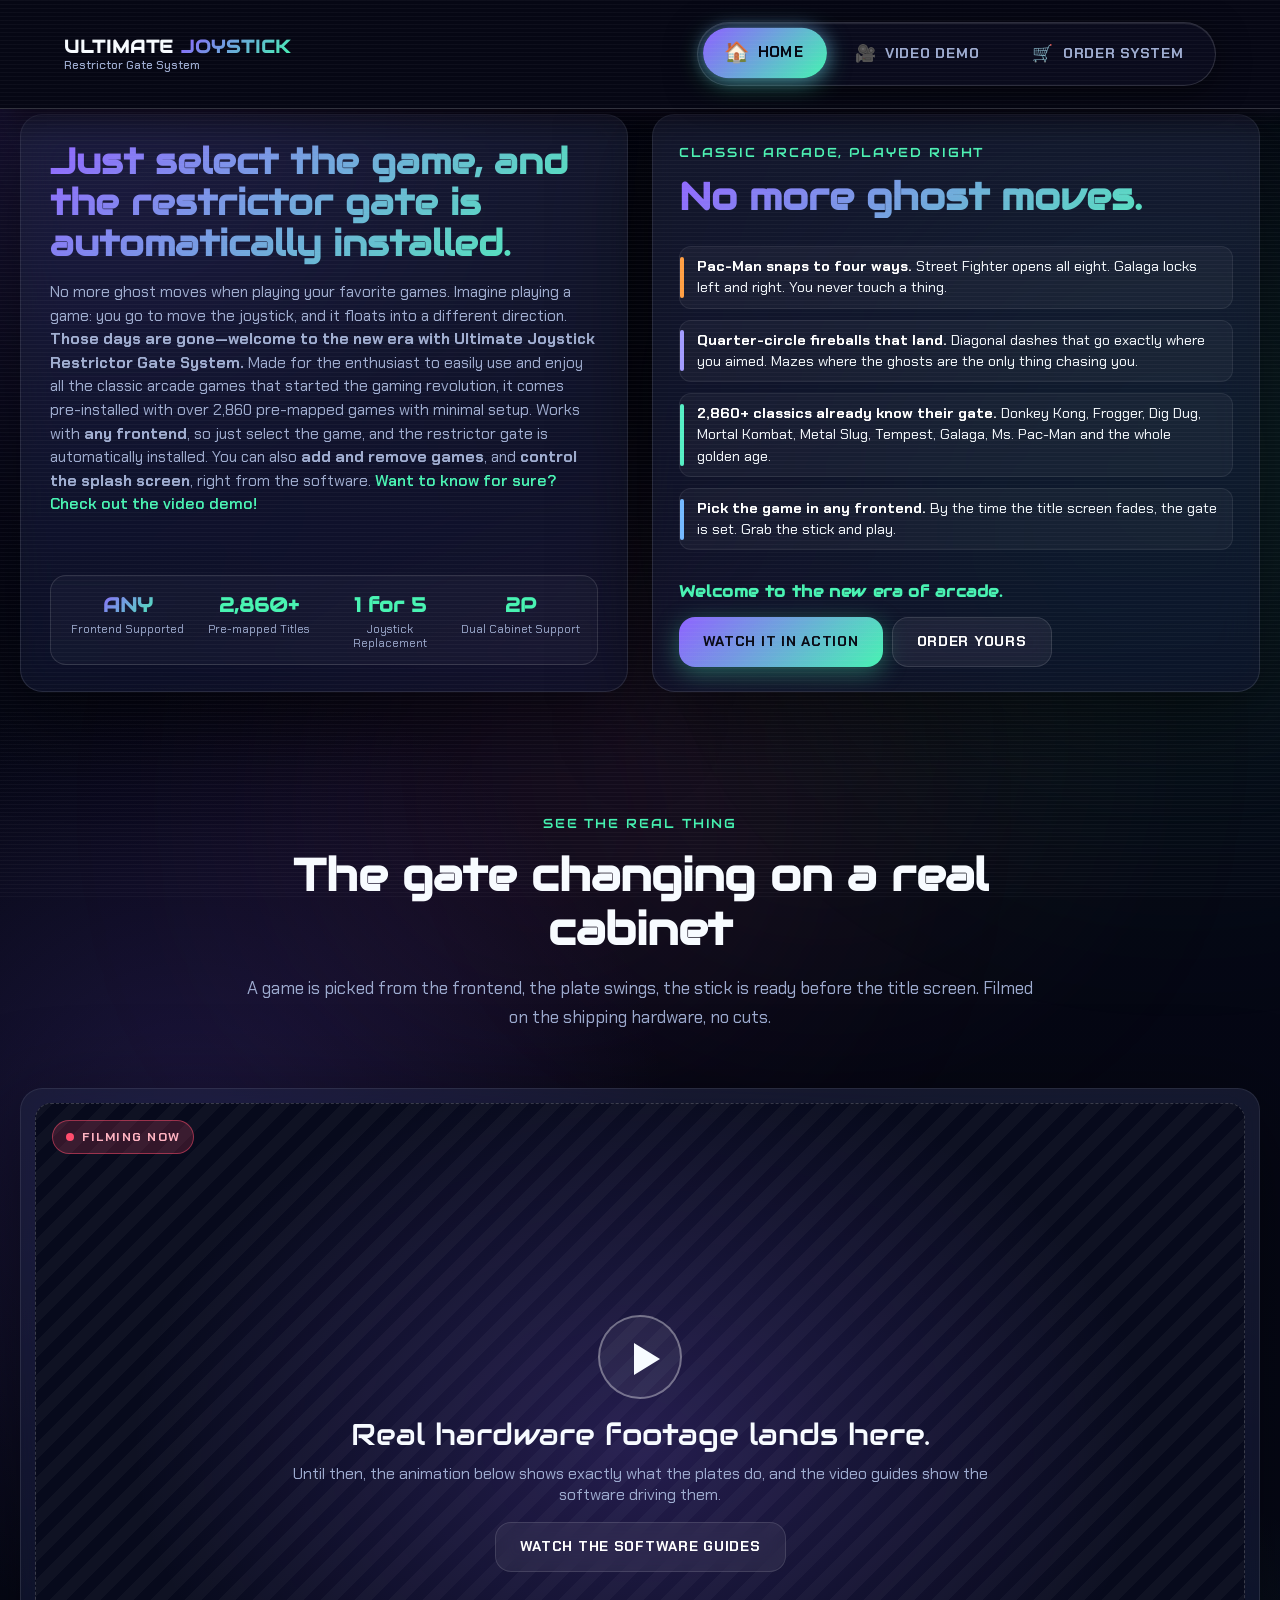
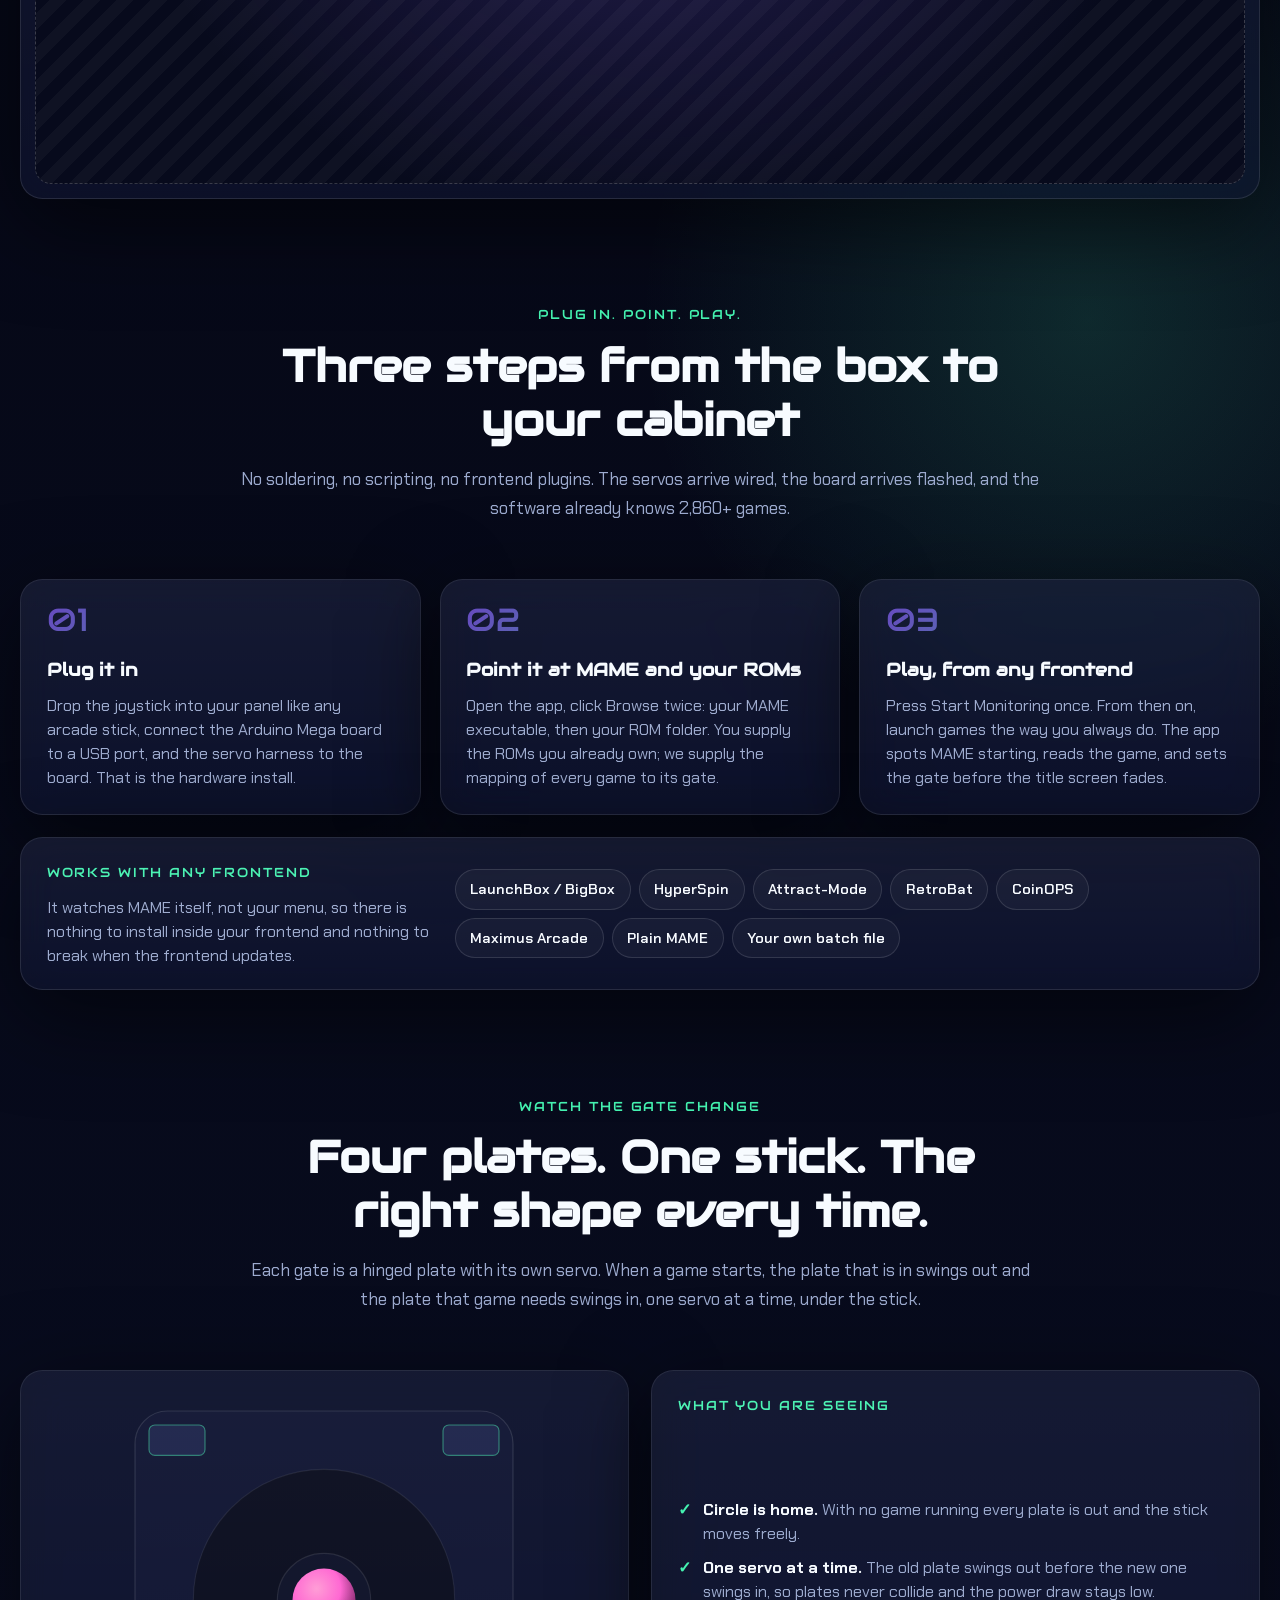
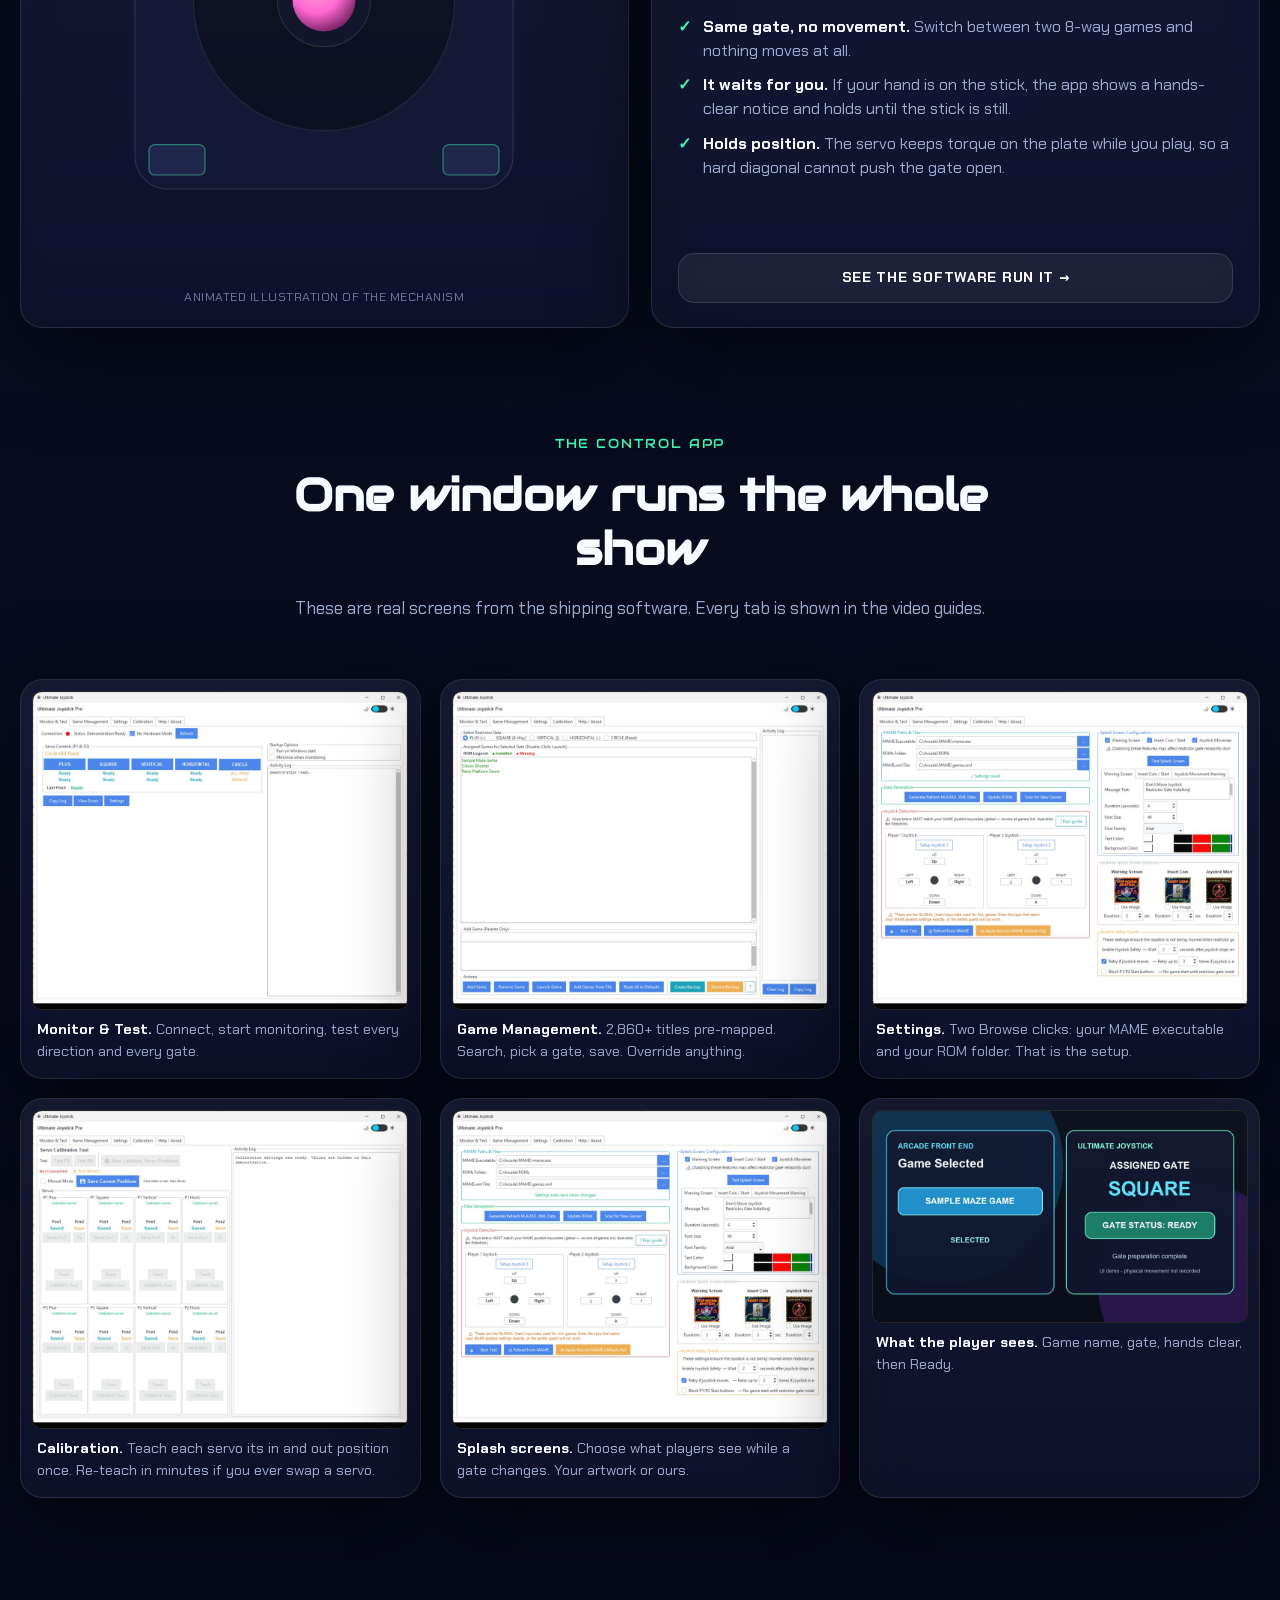
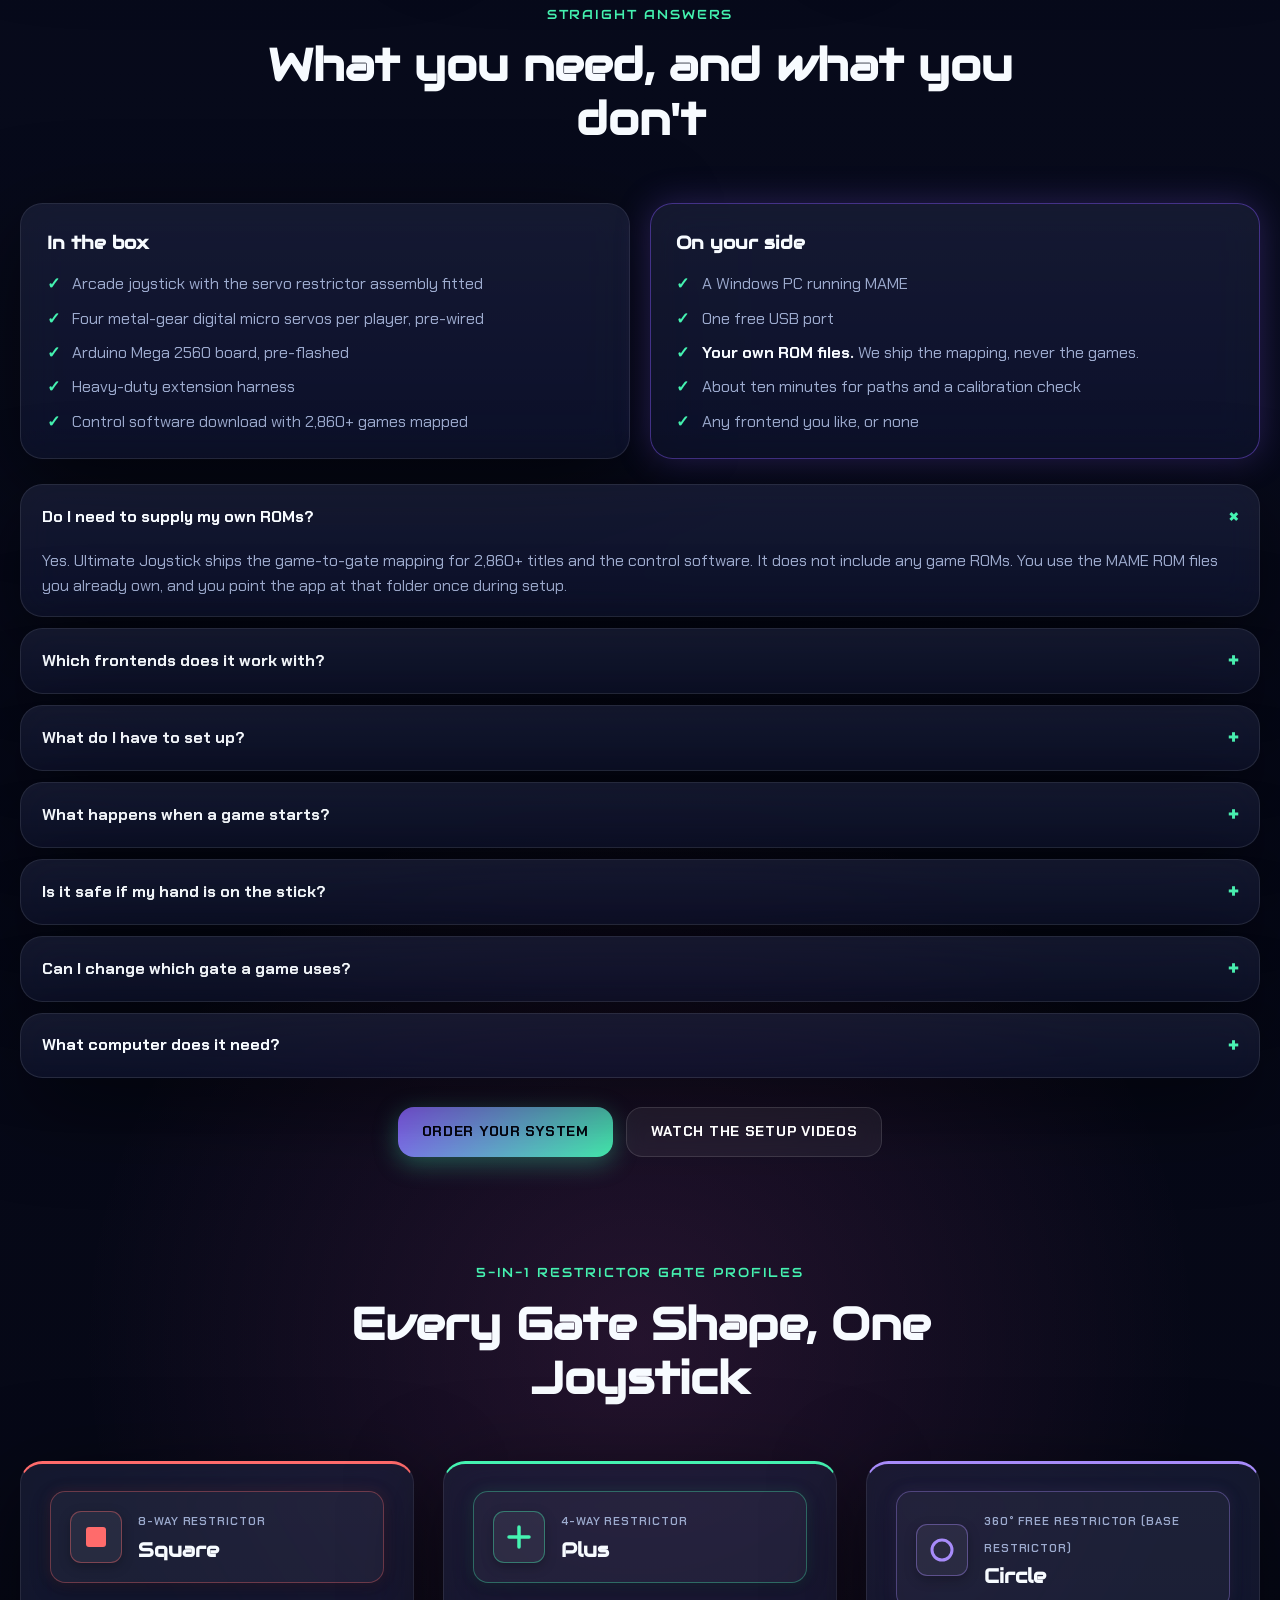
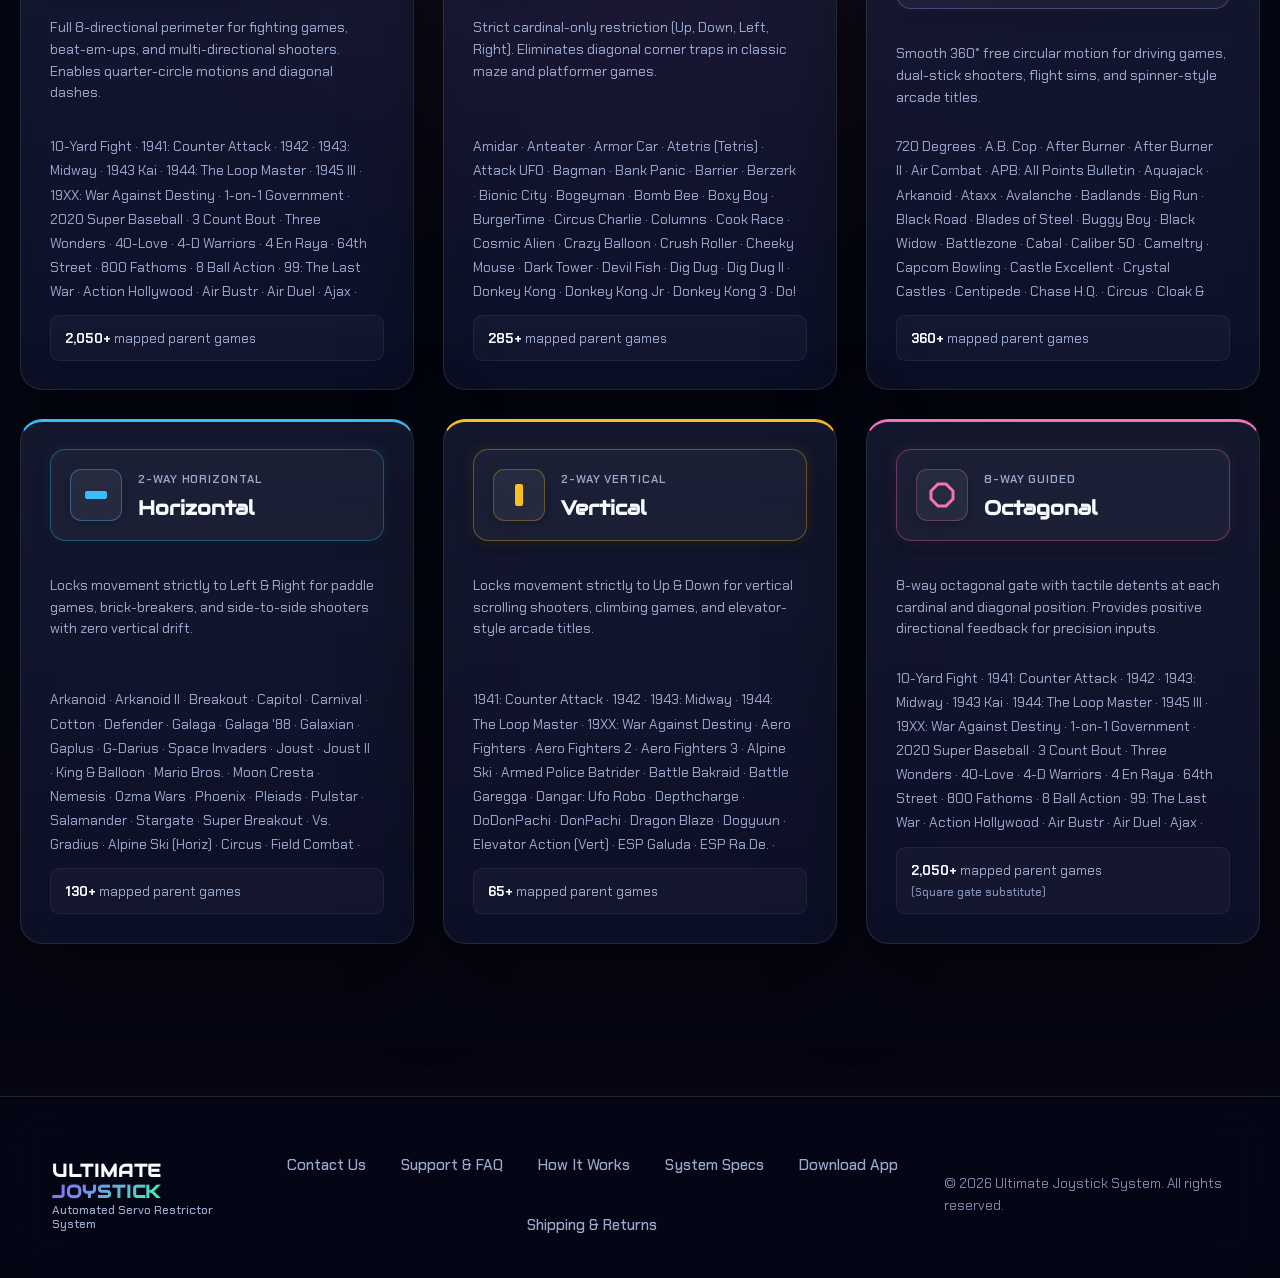
==== commit 0feb645b: "Publish Website @ d1987cb Co-Authored-By: Claude Fable 5.1 <noreply@anthropic.com>" ====
--- a/index.html
+++ b/index.html
@@ -22,6 +22,10 @@
     <link rel="canonical" href="https://ultimatejoystick.com/" />
     <title>Ultimate Joystick | Restrictor Gate System</title>
     <link rel="icon" href="./favicon.svg" type="image/svg+xml" />
+    <link rel="icon" href="./favicon.ico" sizes="48x48" />
+    <link rel="apple-touch-icon" href="./assets/icons/apple-touch-icon.png" />
+    <link rel="manifest" href="./site.webmanifest" />
+    <!-- ANALYTICS: paste the Cloudflare Web Analytics (or GA4) snippet here at go-live; see deploy/LAUNCH_READINESS_CHECKLIST.md -->
     <link rel="preconnect" href="https://fonts.googleapis.com" />
     <link rel="preconnect" href="https://fonts.gstatic.com" crossorigin />
     <link href="https://fonts.googleapis.com/css2?family=Audiowide&family=Chakra+Petch:ital,wght@0,400;0,500;0,600;0,700;1,400&display=swap" rel="stylesheet" />
@@ -159,7 +163,7 @@
     <div class="site-shell">
       <!-- Fixed Full-Width Site Header -->
       <header class="site-header">
-        <a class="brand" href="./index.html" aria-label="Ultimate Joystick home">
+        <a class="brand" href="./index.html">
           <span class="brand-copy">
             <strong>ULTIMATE <span class="gradient-text">JOYSTICK</span></strong>
             <span class="brand-sub">Restrictor Gate System</span>
@@ -583,7 +587,7 @@
       <footer class="site-footer">
         <div class="footer-inner">
           <div class="footer-brand">
-            <a class="brand" href="./index.html" aria-label="Ultimate Joystick Home">
+            <a class="brand" href="./index.html">
               <span class="brand-copy">
                 <strong>ULTIMATE <span class="gradient-text">JOYSTICK</span></strong>
                 <span class="brand-sub">Automated Servo Restrictor System</span>
@@ -596,6 +600,7 @@
             <a href="./index.html#faq">Support &amp; FAQ</a>
             <a href="./index.html#how-it-works">How It Works</a>
             <a href="./order.html#specs">System Specs</a>
+            <a href="./download.html">Download App</a>
             <a href="./policies.html">Shipping &amp; Returns</a>
           </nav>
 
--- a/styles.css
+++ b/styles.css
@@ -2956,3 +2956,28 @@
 
 @media (max-width: 980px) { .trust-strip { grid-template-columns: repeat(2, 1fr); } .policy-grid { grid-template-columns: 1fr; } .video-slot-placeholder { min-height: 34vh; } }
 @media (max-width: 620px) { .trust-strip { grid-template-columns: 1fr; } }
+
+
+/* ---------- Launch pass (2026-10-15): download / thank-you pages, compact mobile nav ---------- */
+.download-grid { display: grid; grid-template-columns: 1fr 1fr; gap: 1.2rem; margin-bottom: 1.2rem; }
+.download-card, .download-steps, .download-req { padding: 1.5rem 1.6rem; }
+.download-card { display: flex; flex-direction: column; gap: 0.9rem; }
+.download-meta { display: flex; flex-wrap: wrap; gap: 0.6rem 1.2rem; align-items: baseline; }
+.download-version { font-family: var(--title-font); color: var(--accent-secondary); font-size: 1.1rem; }
+.download-os { color: var(--ink-soft); font-size: 0.9rem; }
+.download-button { font-size: 1.05rem; padding: 0.95rem 1.4rem; text-align: center; }
+.download-note { margin: 0; color: var(--ink-soft); font-size: 0.92rem; line-height: 1.5; }
+.download-note a { color: var(--accent-secondary); }
+.download-warn { padding: 0.8rem 0.9rem; border-radius: var(--radius-sm); background: rgba(255,215,109,0.08); border: 1px solid rgba(255,215,109,0.35); }
+.download-warn strong, .download-warn em { color: var(--ink); font-style: normal; }
+.download-steps h2, .download-req h2 { margin: 0 0 0.9rem; font-family: var(--title-font); font-size: 1.15rem; color: var(--ink); }
+.steps-list { margin: 0 0 1.2rem; padding-left: 1.3rem; display: grid; gap: 0.6rem; color: var(--ink-soft); line-height: 1.5; }
+.steps-list strong { color: var(--ink); }
+.download-req { margin-bottom: 0.4rem; }
+@media (max-width: 900px) { .download-grid { grid-template-columns: 1fr; } }
+
+/* Phones: keep the three nav links on one row so the fixed header never covers the page title */
+@media (max-width: 560px) {
+  .site-nav .nav-link { padding: 0.5rem 0.7rem; font-size: 0.78rem; letter-spacing: 0.02em; }
+  .site-nav .nav-icon { display: none; }
+}
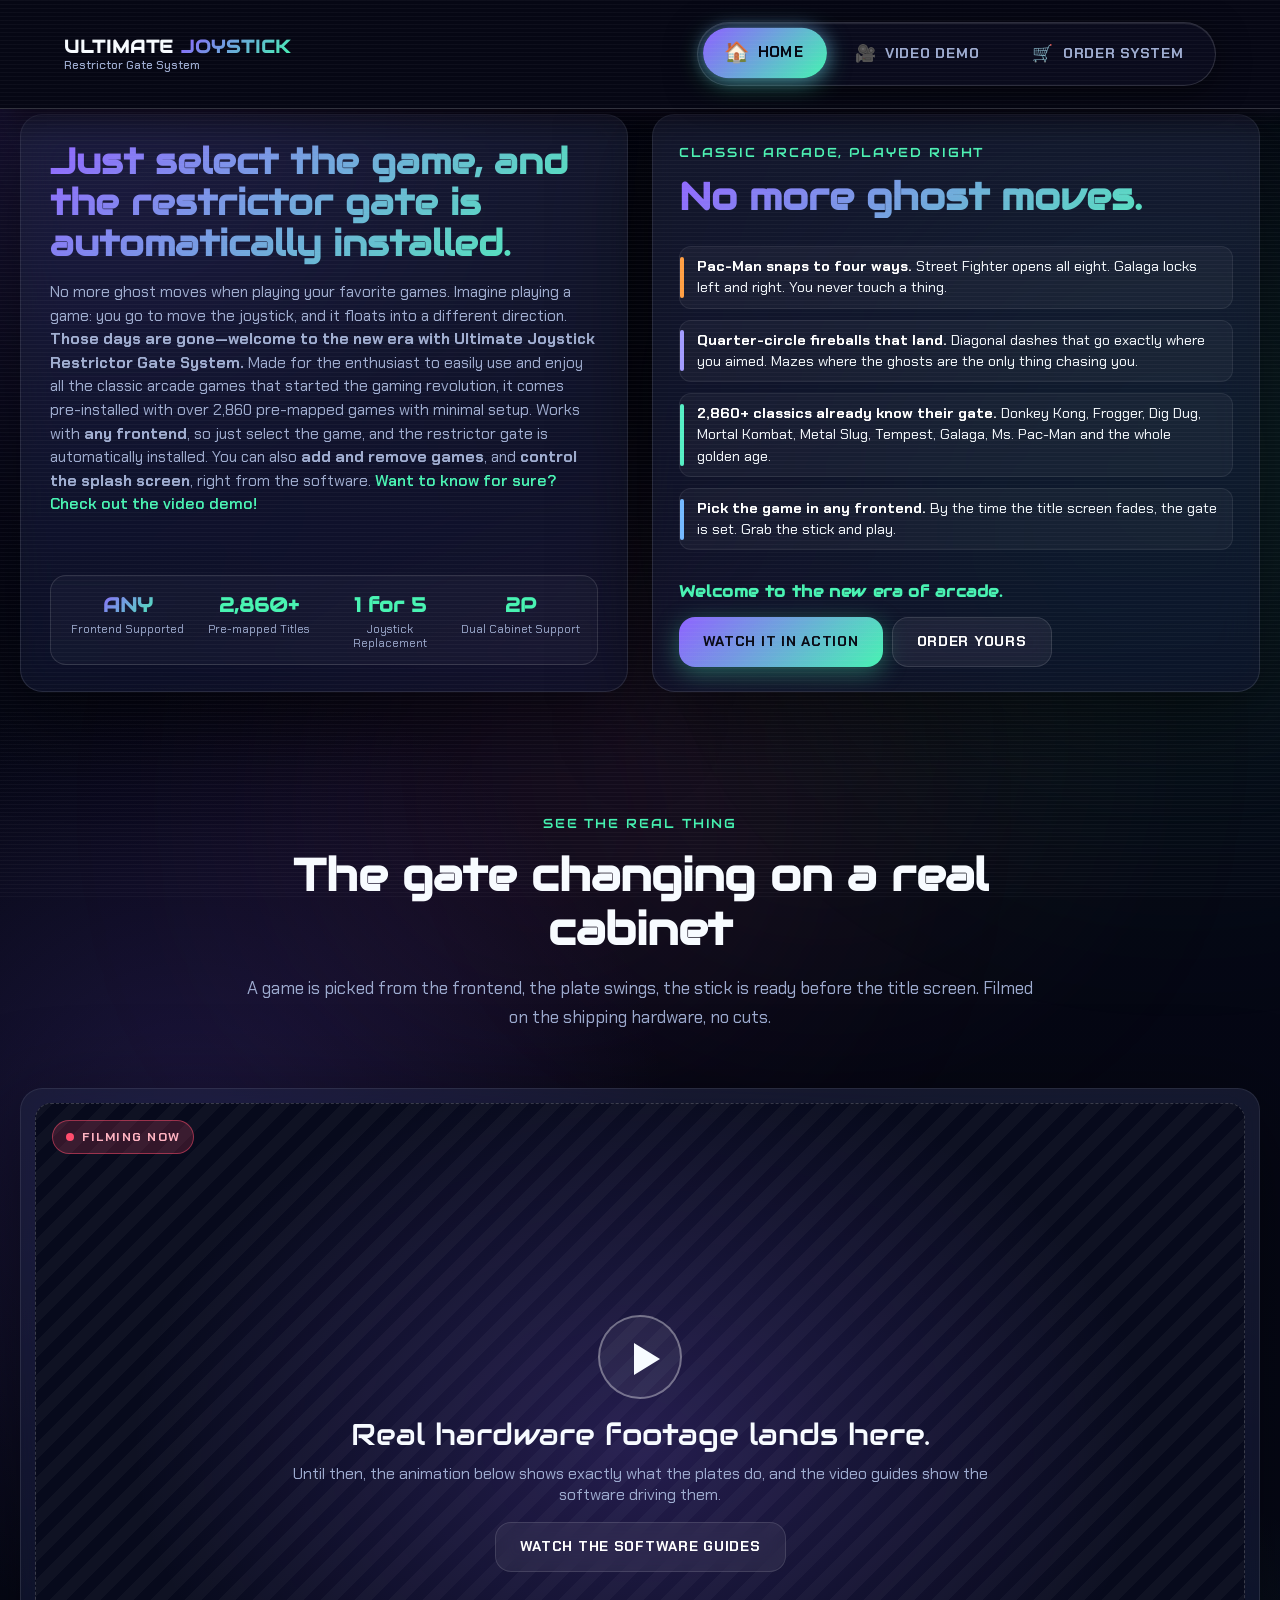
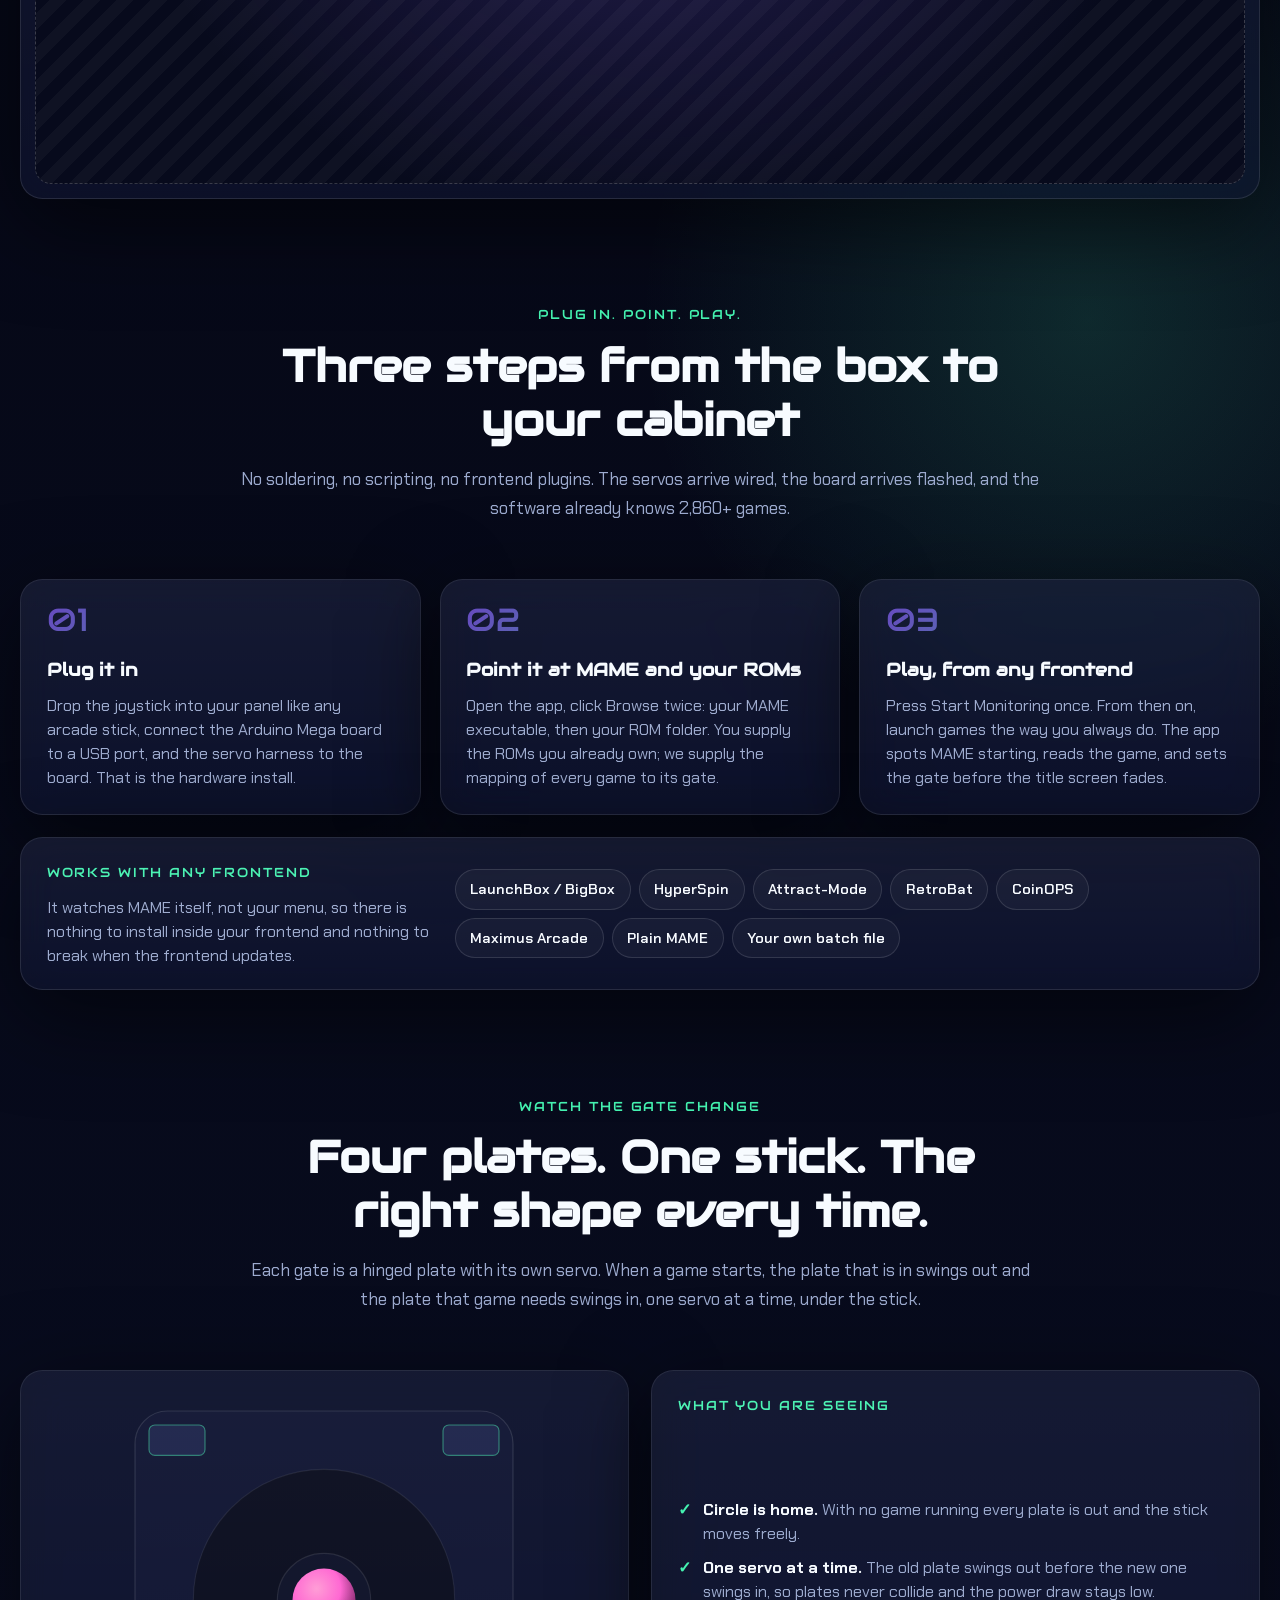
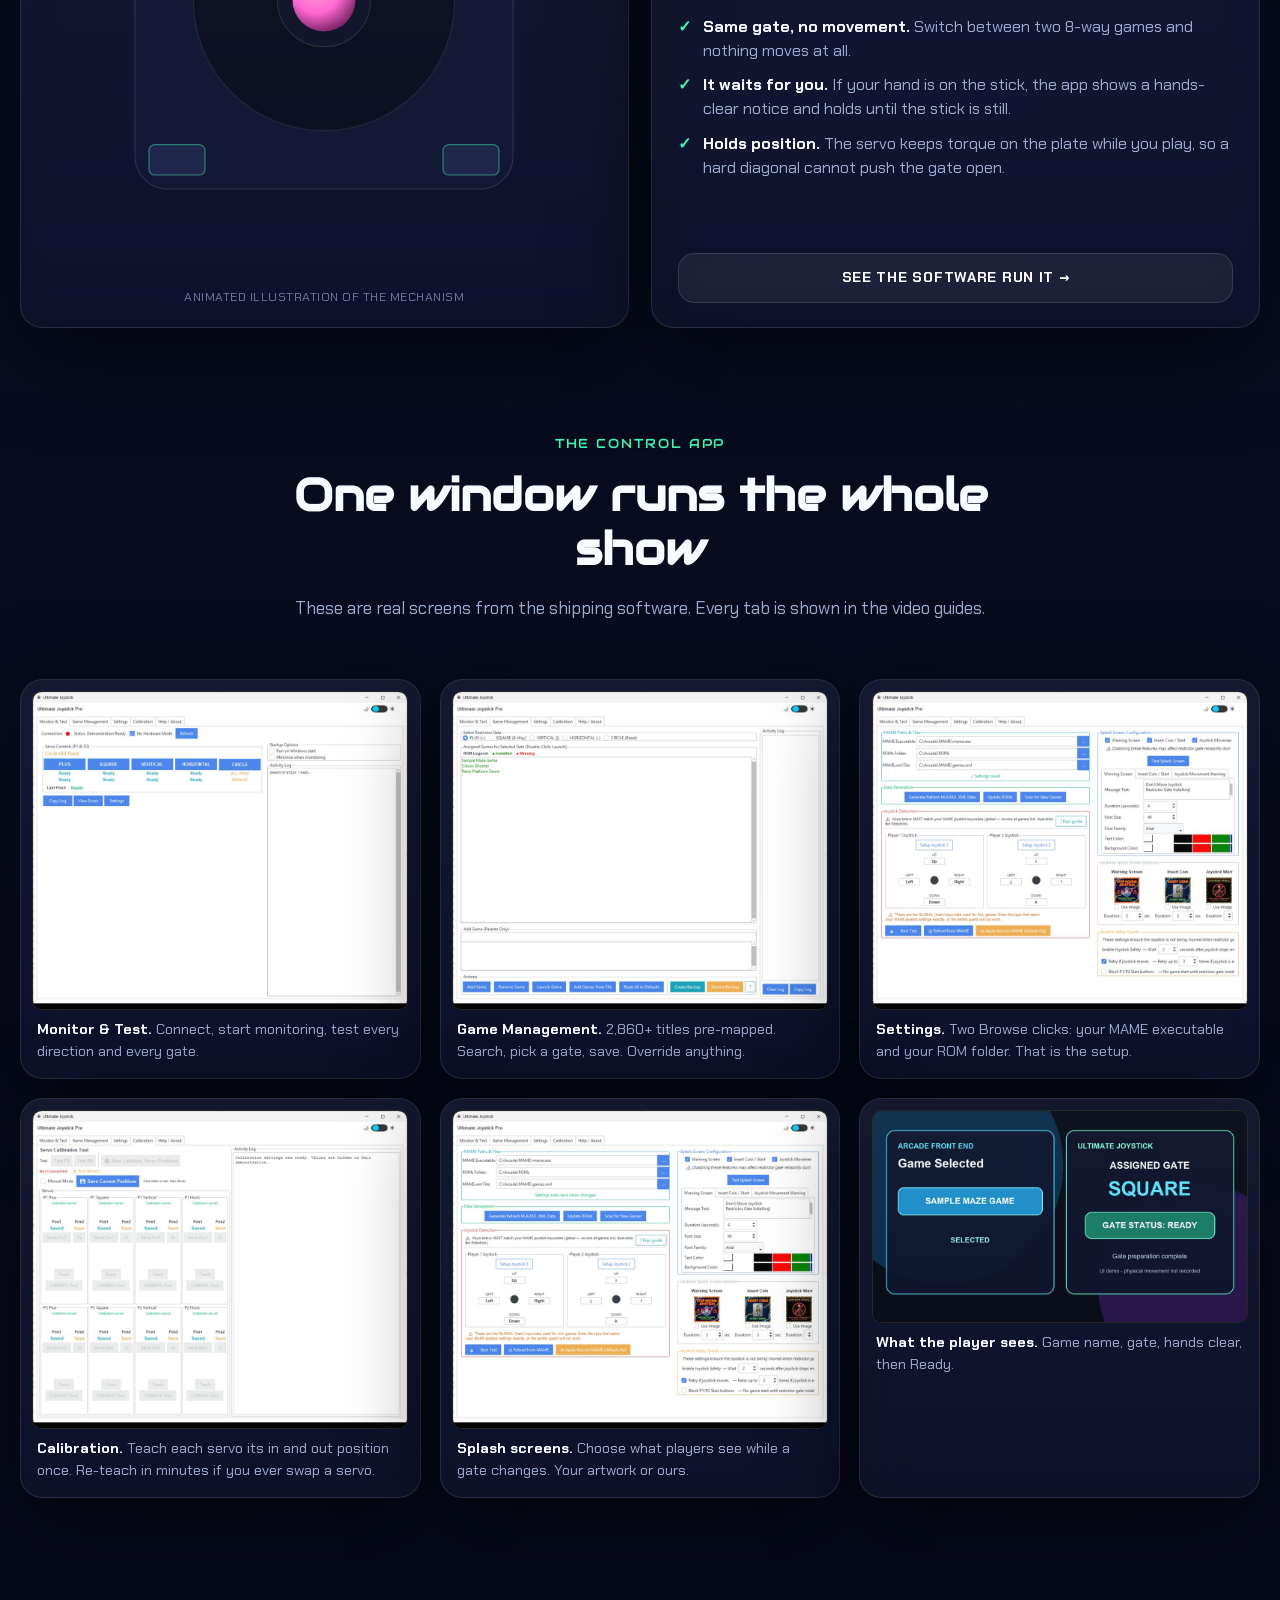
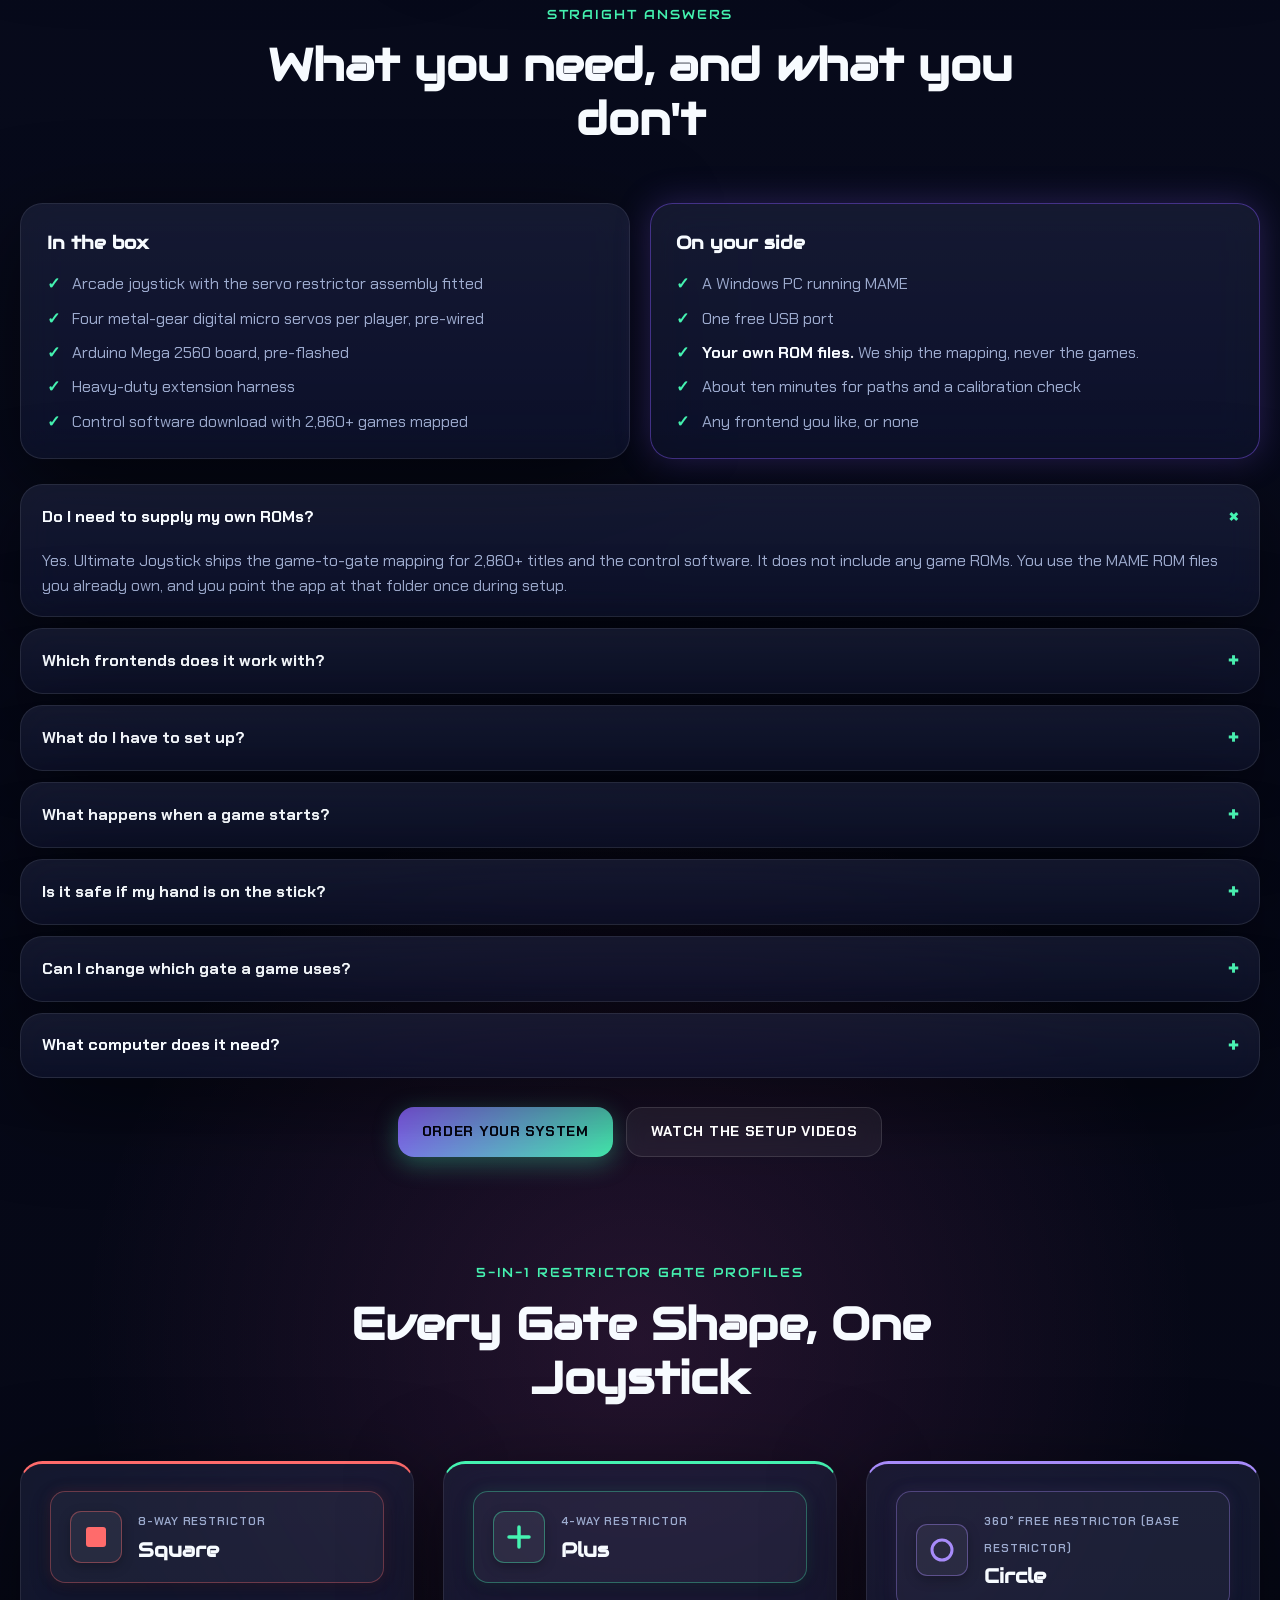
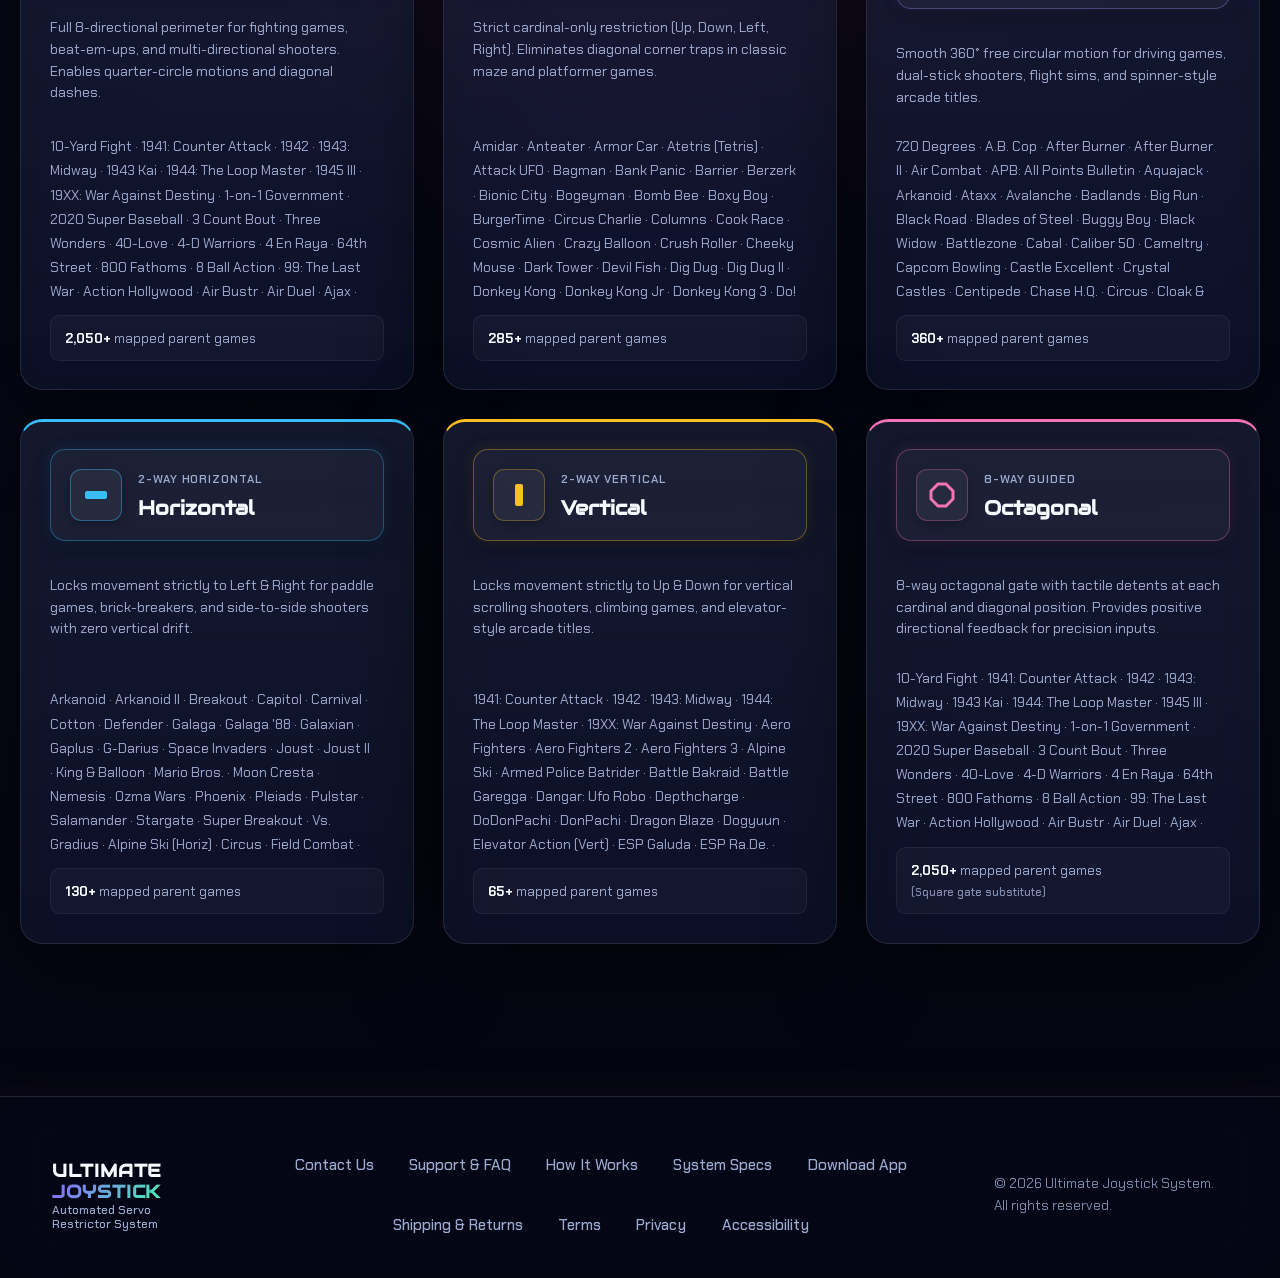
==== commit 9d44b74f: "Publish Website @ e6c58d8 Co-Authored-By: Claude Fable 5.1 <noreply@anthropic.com>" ====
--- a/index.html
+++ b/index.html
@@ -29,8 +29,8 @@
     <link rel="preconnect" href="https://fonts.googleapis.com" />
     <link rel="preconnect" href="https://fonts.gstatic.com" crossorigin />
     <link href="https://fonts.googleapis.com/css2?family=Audiowide&family=Chakra+Petch:ital,wght@0,400;0,500;0,600;0,700;1,400&display=swap" rel="stylesheet" />
-    <link rel="stylesheet" href="./styles.css" />
-    <script src="./script.js" defer></script>
+    <link rel="stylesheet" href="./styles.css?v=558e2e61" />
+    <script src="./script.js?v=3404c69c" defer></script>
     <script type="application/ld+json">
       {
         "@context": "https://schema.org",
@@ -154,6 +154,7 @@
     </script>
   </head>
   <body>
+    <a class="skip-link" href="#top">Skip to content</a>
     <!-- Ambient Background Lighting Orbs -->
     <div class="bg-shape shape-1" aria-hidden="true"></div>
     <div class="bg-shape shape-2" aria-hidden="true"></div>
@@ -257,7 +258,7 @@
             <p>A game is picked from the frontend, the plate swings, the stick is ready before the title screen. Filmed on the shipping hardware, no cuts.</p>
           </div>
           <div class="video-slot glass-card">
-            <div class="video-slot-placeholder" role="img" aria-label="Video of the physical joystick changing its restrictor gate, being filmed">
+            <div class="video-slot-placeholder" role="group" aria-label="Video of the physical joystick changing its restrictor gate, being filmed">
               <div class="video-slot-badge">Filming now</div>
               <div class="video-slot-play" aria-hidden="true"></div>
               <p class="video-slot-text">Real hardware footage lands here.<br /><span>Until then, the animation below shows exactly what the plates do, and the video guides show the software driving them.</span></p>
@@ -484,7 +485,7 @@
                 </div>
               </div>
               <p class="gate-card-desc">Full 8-directional perimeter for fighting games, beat-em-ups, and multi-directional shooters. Enables quarter-circle motions and diagonal dashes.</p>
-              <div class="gate-game-list">
+              <div class="gate-game-list" tabindex="0" role="region" aria-label="Square gate games">
                 10-Yard Fight · 1941: Counter Attack · 1942 · 1943: Midway · 1943 Kai · 1944: The Loop Master · 1945 III · 19XX: War Against Destiny · 1-on-1 Government · 2020 Super Baseball · 3 Count Bout · Three Wonders · 40-Love · 4-D Warriors · 4 En Raya · 64th Street · 800 Fathoms · 8 Ball Action · 99: The Last War · Action Hollywood · Air Bustr · Air Duel · Ajax · Akai Katana · Akkanbeder · Alcon · Alex Kidd · Alien 3: The Gun · Alien Arena · Alien Challenge · Aliens · Alien Storm · Alien Syndrome · Aligator · Alpham2 · Altered Beast · Amazon · Ambush · Andro Dunos · Angel Kids · Art of Fighting · Art of Fighting 2 · Art of Fighting 3 · Apache 3 · Arabian · Arbalest · Arch Rivals · Area 51 · Area 88 · Argus · Armed Formation · Armored Warriors · Arm Wrestling · Ashita no Joe · Ashura Blaster · Assault · Asterix · Asteroids · Asteroids Deluxe · Astyanax · Asuka &amp; Asuka · Asura Blade · Asura Bust · Asylum · Athena · Atomic Runner · Aurail · Avengers · Alien vs Predator · Azurian · Backfire · Bad Dudes vs DragonNinja · Badger · Bakuretsu Breaker · Bal Cube · Bang Bead · Baraduke · Baseball Stars · Baseball Stars 2 · Batman · Batrider · Batsugun · Battle Circuit · Battle Lane · Battlelantis · Bay Route · Battle Garegga · Bionic Commando · Beathead · Ben Bero Beh · Beraboh Man · Bermuda Triangle · Big Bang · Big Fight · Big Karnak · Big Twin · Bio-Hazard · Biomoy · Birdie Try · Bishi Bashi · Black Dragon · Black Heart · Black Panther · Black Tiger · Block Out · Blood Bros · Bloxeed · Blue Hawk · Blue's Journey · Bobble Bobble · Body Slam · Bomberman · Bomb Jack · Bonk's Adventure · Bonze Adventure · Boogie Wings · Bosconian · Bottom of the Ninth · Brap Boys · Brave Blade · Breakers · Breakers Revenge · Break Thru · Battle Toads · Bubble Bobble · Bubble Bobble 2 · Bubble Memories · Bubble Symphony · Bucky O'Hare · Bullfight · Burglar X · Burning Fight · Burning Force · Burning Rival · Butasan · B-Wings · Cabal · Cadash · Cadillacs and Dinosaurs · Caliber 50 · Calipso · Cannibal · Cannon Ball · Captain America and the Avengers · Captain Commando · Captain Tomaday · Carrier Air Wing · Caveman Ninja · Chaos Breaker · Charlie Ninja · Chelnov · Chiki Chiki Boys · Chimerab · China Gate · Choplifter · Chopper I · Chukatai · City Bomber · City Connection · Clash-Road · Cleopatra Fortune · Cobra Command · Colony 7 · Combat School · Commando · Complex X · Condor · Conflict · Congo Bongo · Contra · Cop 01 · Cosmic Cop · Cosmic Gangtours · Crack Down · Crazy Cop · Crazy Fight · Crime City · Crime Fighters · Crime Fighters 2 · Crossbow · Cross Swords · Crusader · Cue Brick · Cybattler · Cyberball · Cyber-Lip · Cybots · Cyvern · Dangar - Ufo Robo · Danger Z · Dark Adventure · Dark Seal · Darwin 4078 · DBL-Dribble · Dead Connection · Dead Moon · Deathsmiles · Decathlete · Demon's World · Denjin Makai · Desert Assault · Detana!! TwinBee · Devastators · Dimahoo · Dino Rex · Divers Boy · Dragon Blaze · Dragon Gun · Dragon Ninja · Dragon World · Drift Out · Dr. Mario · Dr. Toppel · Dragon Saber · Dragon Spirit · Darkstalkers · Dunk Shot · Dyger · Dynamite Dux · Earth Joker · Eco Fighters · Edward Randy · Eight Man · Elevator Action · Empire City: 1931 · Enforce · Equites · ESP Galuda · ESP Galuda II · ESP Ra.De. · ESWAT · Evil Stone · Exed Exes · Exerion · Express Raider · Exvania · Exzisus · F-1 Dream · Face Off · Fantasia · Fantasy Land · Fantasy Zone · Fast Lane · Fatal Fury · Fatal Fury 2 · Fatal Fury 3 · Fatal Fury Special · Fight Fever · Fighting Fantasy · Final Blow · Final Fight · Finalizer · Fire Barrel · Fire Shark · Fire Trap · FixEight · Flashgal · Flicky · Flip Shot · Flying Tiger · Food Fight · Football Champ · Force Five · Foreign Prince · Freeze · Frenzy · Funky Bee · Funky Jet · Fighting Vipers · Fighting Vipers 2 · Gaia Crusaders · Gaiapolis · Galaxy Fight · Gals Panic · Ganbare! Gauntlets · Gang Wars · Ganryu · Garou: Mark of the Wolves · Gauntlet · Gauntlet II · Gauntlet Legends · Green Beret · Gekirindan · Gemin · Genpei ToumaDen · Get Star · Ghostlop · Ghouls 'n Ghosts · Gigandes · Giga Wing · Giga Wing 2 · G.I. Joe · Ginga Ninkin · Gladiator · Go! Go! Mile Smile · Ghosts 'n Goblins · Golden Axe · Golden Axe II · Golden Axe: Revenge of Death Adder · Gorf · Got-cha · Gowcaizer · Grand Cross · Gratia · Gradius · Gradius II · Gradius III · Gradius IV · Grind Stormer · Grobda · Ground Effects · Growl · Gryzor · Guardian Storm · Guardians of the Hood · Guerilla War · Gulf Storm · Gunbarich · Gunbird · Gunbird 2 · Gun Buster · Gundam EX · Gun Dealer · Gun Force · Gun Force II · Gun Front · Gunlock · GunNail · Gun.Smoke · Gururin · Guwange · Guerrilla War · Gyruss · Hachoo! · Halley's Comet · Hard Dunk · Hard Head · Heavy Barrel · Heavy Unit · Hellfire · Hero in the Castle · Hexion · High Impact Football · Hippodrome · Hit the Ice · Hook · Hoops '96 · Hotdog Storm · Hyper Pacman · Hyper Sports · Ibara · Iggy · Iguana · Ikari Warriors · Ikari III · Ikaruga · Ikki · Image Fight · Impact · Indiana Jones · Inferno · In the Hunt · Iron Clad · Iron Horse · Jackal · Jackie Chan · Jail Break · Joe &amp; Mac · Journey · Jumping Bug · Juno First · Kabuki Klash · Kageki · Kaiser Knuckle · Kamen Rider · Kamikaze · Karat Champ · Karnov · Karnov's Revenge · Karate Blazers · Ketsui · Kicker · Kick and Run · Kid Niki · KiKi KaiKai · Killer Blade · King of Boxer · Killer Instinct · Killer Instinct 2 · Kizuna Encounter · Knock Out II · Knights of the Round · King of Dragons · King of Fighters '94 · King of Fighters '95 · King of Fighters '96 · King of Fighters '97 · King of Fighters '98 · King of Fighters '99 · King of Fighters 2000 · King of Fighters 2001 · King of Fighters 2002 · King of Fighters 2003 · King of the Monsters · King of the Monsters 2 · Knights of Valour · Krull · Kunio-kun · Kurikinton · Lady Master · Land Maker · Last Duel · Last Hope · Last Mission · Legend of Makai · Legionnaire · Lethal Enforcers · Lethal Thunder · Light Bringer · Liquid Kids · Lock 'n' Load · Logic Pro · Lord of Gun · Lost Tomb · Last Resort · Lucky &amp; Wild · Lupin III · Legendary Wings · Mach Breaker · Macross · Mad Alien · Mad Crash · Mad Gear · Magic Bubble · Magical Drop · Magical Drop II · Magical Drop III · Magician Lord · MagMax · Mahou Daisakusen · Major Title · Makaimura · Manhattan 24th Street · Marine Boy · Mars Matrix · Marvel Land · Mat Mania · Mazinger Z · Mega Man: The Power Battle · Mega Man 2: The Power Fighters · Mega Twins · Mega Zone · Mercs · Metal Black · Metal Clash · Metal Hawk · Metal Slug · Metal Slug 2 · Metal Slug 3 · Metal Slug 4 · Metal Slug 5 · Metal Slug X · Metrocross · Midnight Resistance · Mighty Guy · Millipede · Missing in Action · Mobile Suit Gundam · Moon Cresta · Moon Patrol · Mortal Kombat · Mortal Kombat II · Mortal Kombat 3 · Ultimate Mortal Kombat 3 · Mortal Kombat 4 · Master of Weapon · Mutant Fighter · Marvel Super Heroes · Marvel Super Heroes vs Street Fighter · Marvel vs Capcom · Marvel vs Capcom 2 · Mystic Riders · Mystic Warriors · NAM-1975 · NARC · NBA Hangtime · NBA Jam · NBA Jam Tournament Edition · NBA Maximum Hangtime · Neo Bomberman · Neo Drift Out · Neo Mr. Do! · Night Warriors · Ninja Gaiden · Ninja Kids · Ninja Master's · Nitro Ball · Nostradamus · Nova 2001 · Nuova Princes · Numan Athletics · Oh My God! · Omega Fighter · One Shot · Open Ice · Operation Wolf · Operation Wolf 3 · Ordyne · Oriental Legend · Osman · Operation Thunderstorm · Out Zone · Over Top · P-47 Freedom Fighter · P-47 Aces · Pac-Land · Palamedes · Pang · Pang 3 · Panic Bomber · Parodius · Pass · Pocket Gal · Peggle · Performan · Phantasm · Phantom II · Phelios · Pig Out · Ping Pong · Pipe Dream · Pipi &amp; Bibi's · Pitfall II · Pit-Fighter · Poison · Police Trainer · Pollux · Popeye · Pop'n Bounce · Pop'n Music · Pop'n Pop · POW: Prisoners of War · Prehistoric Isle · Prehistoric Isle 2 · Primal Rage · Progear · Psychic 5 · Psychic Force · PuLiRuLa · Punisher · Punk Shot · Puzzle De Pon · Puzz Loop 2 · Power Instinct · Q-Bert · Quartet · Quiz King · Rabbit · Rabio Lepus · Rack 'em Up · Radar Scope · Raiden · Raiden II · Raiden III · Raiden DX · Raiden Fighters · Raiden Fighters 2 · Raiden Fighters Jet · Raimais · Rally Bike · Rambo III · Rampage · Rastan · Rastan Saga II · Ray Crisis · RayStorm · Real Bout Fatal Fury · Real Bout Fatal Fury Special · Real Bout Fatal Fury 2 · Real Break · Red Earth · Red Hawk · Relief Pitcher · Renegade · Revolution X · Rezon · Riding Fight · Ring of Destruction · Ring King · Riot City · Rival Schools · Robo Army · RoboCop · RoboCop 2 · Robotron: 2084 · Rock 'n Rage · Rod Land · Return of Ishtar · Rollergames · Rompers · Rage of the Dragons · RS Gun · Run Ark · Run and Gun · Run and Gun 2 · Rygar · Strikers 1945 · Strikers 1945 II · Strikers 1945 III · Sailor Moon · Same! Same! Same! · Samurai Shodown · Samurai Shodown II · Samurai Shodown III · Samurai Shodown IV · Samurai Shodown V · Samurai Shodown V Special · Savage Reign · Super Basketball · Shadow Warriors · Scramble · SD Fighters · SD Dodgeball · Secret Agent · Section Z · Sega Ninja · Sengoku · Sengoku 2 · Sengoku 3 · Senjyo · Sexy Parodius · Street Fighter II: World Warrior · Street Fighter II: Champion Edition · Street Fighter II Turbo: Hyper Fighting · Street Fighter Alpha · Street Fighter Alpha 2 · Street Fighter Alpha 3 · Street Fighter III: 3rd Strike · Street Fighter EX2 Plus · Shadow Force · Shadow Dancer · Sheriff · Shienryu · Shinobi · Shippu Mahou Daisakusen · Shock Troopers · Shock Troopers 2nd Squad · Shoot Out · Side Arms · Side Pocket · Silent Dragon · Silk Worm · Simpsons · Skull &amp; Crossbones · Sky Adventure · Sky Alert · Sky Destroyer · Sky Lancer · Sky Smash · Sky Soldiers · Slam Masters · Slap Fight · Snow Bros · Snow Bros 2 · Snow Bros 3 · Soccer Brawl · Sol Divide · Sonic Boom · Sonic Wings · Soul Calibur · Soul Edge · Space Firebird · Space Gun · Space Invaders · Space Odyssey · Space War · Spang · Spelunker · Spider-Man · Spin Master · Splatterhouse · Spy vs Spy · Star Force · Star Gladiator · Star Guards · Star Jacker · Steel Force · Steel Gunner · Steel Worker · Strider · Strider 2 · Strikers 1945 Plus · Super Baseball Double Header · Super Football · Superman · Super Spy · Super Volleyball · SVC Chaos · Swat Police · S-Xevious · Syvalion · Tactician · Tail to Nose · Tank Force · Tant-R · Tatsujin · Tattoo Assassins · Taxi Driver · Tecmo Bowl · TeddyBoy Blues · Teki Paki · Tekken · Tekken 2 · Tekken 3 · Tekken Tag Tournament · Tengai · Terminator 2: Judgment Day · Terra Cresta · Terra Force · Tetris · The End · The Glad · The Hand · Thunder &amp; Lightning · Thunder Cross · Thunder Dragon · Thunder Dragon 2 · Thunder Fox · Tiger Road · Time Crisis · Time Crisis II · Time Limit · Time Pilot '84 · Time Soldiers · Tinkkle Pit · Tin Star · Tip Top · Toobin' · Top Hunter · Top Secret · Top Striker · Toride II · Tornado · Tough Turf · Toypop · Track &amp; Field · Twin Bee · Twin Cobra · Twin Cobra II · Twin Eagle · Twin Hawk · Twinkle · Twin Spikes · Two Crude · Undercover Cops · Ultimate Ecology · Ultraman · Ultra Balloon · UN Squadron · Uo Poko · Up 'n Down · US Navy · Valkyrie no Densetsu · Vapor Trail · Varth: Operation Thunderstorm · Vasara · Vasara 2 · Virtua Cop · Virtua Cop 2 · Vendetta · Venus · Virtua Fighter · Virtua Fighter 2 · Virtua Fighter 3 · V-Five · Vampire Hunter · Viewpoint · Vigilante · Vimana · Violent Storm · Viper Phase 1 · Volfied · Vulcan Venture · Vulgus · Waku Waku 7 · Wanted · Wardner · Warrior Blade · Water Ski · Wonder Boy · Wonder Boy III · World Heroes · World Heroes 2 · World Heroes 2 Jet · World Heroes Perfect · Wild West C.O.W.-Boys of Moo Mesa · Willow · Wits · Wizard Fire · Windjammers · World Stadium · Wrestling War · WWF Superstars · WWF WrestleFest · Xenophobe · Xevious · Xexex · X-Men · X-Men vs Street Fighter · X-Multiply · Yamato · Yokai Douchuuki · Zarzon · Zaxxon · Zed Blade · Zero Team · Zero Wing · Zupapa!
               </div>
               <div class="gate-card-footer"><strong>2,050+</strong> mapped parent games</div>
@@ -502,7 +503,7 @@
                 </div>
               </div>
               <p class="gate-card-desc">Strict cardinal-only restriction (Up, Down, Left, Right). Eliminates diagonal corner traps in classic maze and platformer games.</p>
-              <div class="gate-game-list">
+              <div class="gate-game-list" tabindex="0" role="region" aria-label="Plus gate games">
                 Amidar · Anteater · Armor Car · Atetris (Tetris) · Attack UFO · Bagman · Bank Panic · Barrier · Berzerk · Bionic City · Bogeyman · Bomb Bee · Boxy Boy · BurgerTime · Circus Charlie · Columns · Cook Race · Cosmic Alien · Crazy Balloon · Crush Roller · Cheeky Mouse · Dark Tower · Devil Fish · Dig Dug · Dig Dug II · Donkey Kong · Donkey Kong Jr · Donkey Kong 3 · Do! Run Run · Elevator Action · Eyes · Fast Freddie · Frogger · Ginga · Guzzler · Hangly-Man · Head On · Heiankyo Alien · Hige Maru · Hoccer · Insector · Intrepid · Invinco · Jr. Pac-Man · Jungle King · Kangaroo · Karate Champ · Klax · Kung-Fu Master · Lady Bug · Lode Runner · Lover Boy · Make Trax · Mappy · Marvin's Maze · Minefield · Moon War · Mouse Trap · Moon Patrol · Mr. Do! · Mr. Do!'s Castle · Mr. Do!'s Wild Ride · Mr. Driller · Mr. Goemon · Ms. Pac-Man · Naughty Boy · Nibbler · New Rally-X · Pac-Man · Pac-Land · Pac-Mania · Pac-n-Pal · Pac-Plus · Pandoras Palace · Space Panic · Pengo · Pickin' · Pooyan · Puck Man · Punch-Out!! · Puyo Puyo · Puyo Puyo 2 · Puzz Loop · Q*bert · Q*bert's Qubes · Qix · Rally-X · Route 16 · Rush'n Attack · Super Bagman · Side Trak · Super Cobra · Sinistar · Sky Kid · Sokoban · Solar Fox · Solomon's Key · Super Punch-Out!! · Super Pac-Man · Super Tank · Super Mario Bros. · Swimmer · Tank Battalion · Tapper · Tetris · The Pit · Thief · Timber · Time Pilot · Time Tunnel · Toobin' · Turpin · Turtles · Tutankham · Vanguard · Van-Van Car · Warp &amp; Warp · Wizard of Wor · Yie Ar Kung-Fu · Zookeeper
               </div>
               <div class="gate-card-footer"><strong>285+</strong> mapped parent games</div>
@@ -520,7 +521,7 @@
                 </div>
               </div>
               <p class="gate-card-desc">Smooth 360° free circular motion for driving games, dual-stick shooters, flight sims, and spinner-style arcade titles.</p>
-              <div class="gate-game-list">
+              <div class="gate-game-list" tabindex="0" role="region" aria-label="Circle gate games">
                 720 Degrees · A.B. Cop · After Burner · After Burner II · Air Combat · APB: All Points Bulletin · Aquajack · Arkanoid · Ataxx · Avalanche · Badlands · Big Run · Black Road · Blades of Steel · Buggy Boy · Black Widow · Battlezone · Cabal · Caliber 50 · Cameltry · Capcom Bowling · Castle Excellent · Crystal Castles · Centipede · Chase H.Q. · Circus · Cloak &amp; Dagger · Combat School · Cool Pool · Cruis'n USA · Cruis'n World · Crazy Taxi · Championship Sprint · Daytona USA · Daytona USA 2 · Discs of Tron · Dragon's Lair · Drive's Edge · Enduro Racer · F-1 Lap · Final Lap · Fire Truck · Forgotten Worlds · Four Trax · Front Line · Get Bass · G-Loc: Air Combat · Gravitar · Gridiron · Great Tour · GT 3D · Golden Tee Golf · Guerrilla War · Hang-On · Hard Drivin' · Heavy Barrel · Hydra · Hydro Thunder · Indy Heat · Irritating Maze · Karate Bowl · Kick · Konami GT · League Bowling · Liberator · Lunar Lander · Marble Madness · Max RPM · Major Havoc · Millipede · Mini Golf · Missile Command · Night Striker · Off Road · Off the Wall · Omega Race · OutRun · OutRunners · Paperboy · Pole Position · Pole Position II · Quantum · Rad Rally · Rampart · Reactor · Ridge Racer · Road Blasters · Road Riot 4WD · Road Runner · Robot Bowl · Robotron 2084 · San Francisco Rush · Space Harrier · Shuffleboard · Shuuz · Snake Pit · Super Sprint · Spy Hunter · Spy Hunter II · Star Trek · Star Wars · STUN Runner · Subroc-3D · Super Off Road · Tac-Scan · Tempest · T.N.K. III · Tokyo Cop · Top Landing · Top Speed · Tron · Turbo · Victory · Vindicators · Virtua Racing · Warlords · World Grand Prix · Xybots
               </div>
               <div class="gate-card-footer"><strong>360+</strong> mapped parent games</div>
@@ -538,7 +539,7 @@
                 </div>
               </div>
               <p class="gate-card-desc">Locks movement strictly to Left &amp; Right for paddle games, brick-breakers, and side-to-side shooters with zero vertical drift.</p>
-              <div class="gate-game-list">
+              <div class="gate-game-list" tabindex="0" role="region" aria-label="Horizontal gate games">
                 Arkanoid · Arkanoid II · Breakout · Capitol · Carnival · Cotton · Defender · Galaga · Galaga '88 · Galaxian · Gaplus · G-Darius · Space Invaders · Joust · Joust II · King &amp; Balloon · Mario Bros. · Moon Cresta · Nemesis · Ozma Wars · Phoenix · Pleiads · Pulstar · Salamander · Stargate · Super Breakout · Vs. Gradius · Alpine Ski (Horiz) · Circus · Field Combat · Freeze · Gimme A Break · Great Swordsman · High Way Race · Hyper Olympic · Hyper Sports · Karate Champ (Horiz) · Kick · Knuckle Joe · Marine Boy · Motorsode · Net Wars · New Sinbad 7 · Nightmare · Nova 2001 · Passing Shot · Pinball Action · Polaris · Puzz Loop · Radar Scope · Sky Base · Space Dungeon · Speed Coin · Speed Spin · Super Tennis · Tennis · Track &amp; Field
               </div>
               <div class="gate-card-footer"><strong>130+</strong> mapped parent games</div>
@@ -556,7 +557,7 @@
                 </div>
               </div>
               <p class="gate-card-desc">Locks movement strictly to Up &amp; Down for vertical scrolling shooters, climbing games, and elevator-style arcade titles.</p>
-              <div class="gate-game-list">
+              <div class="gate-game-list" tabindex="0" role="region" aria-label="Vertical gate games">
                 1941: Counter Attack · 1942 · 1943: Midway · 1944: The Loop Master · 19XX: War Against Destiny · Aero Fighters · Aero Fighters 2 · Aero Fighters 3 · Alpine Ski · Armed Police Batrider · Battle Bakraid · Battle Garegga · Dangar: Ufo Robo · Depthcharge · DoDonPachi · DonPachi · Dragon Blaze · Dogyuun · Elevator Action (Vert) · ESP Galuda · ESP Ra.De. · Fire Shark · Flying Shark · Galaga (Vert) · Giga Wing · Giga Wing 2 · Gratia: Second Earth · Gunbird · Gunbird 2 · Guwange · Ibara · Image Fight · Ketsui · Mahou Daisakusen · Mars Matrix · Metal Black · Mushihimesama · Out Zone · P-47 Aces · Raiden · Raiden II · Raiden DX · Raiden Fighters · Raiden Fighters 2 · Raiden Fighters Jet · RayForce · RayStorm · Samurai Aces · Scramble Formation · Shippu Mahou Daisakusen · Space Invaders (Vert) · Strikers 1945 · Strikers 1945 II · Strikers 1945 III · Subroc-3D · Terra Cresta · Time Pilot (Vert) · Truxton · Truxton II · Twin Cobra · Twin Cobra II · Twin Hawk · Varth: Operation Thunderstorm · Vasara · Vasara 2 · V-Five · Viper Phase 1 · XX Mission · Zero Wing
               </div>
               <div class="gate-card-footer"><strong>65+</strong> mapped parent games</div>
@@ -574,7 +575,7 @@
                 </div>
               </div>
               <p class="gate-card-desc">8-way octagonal gate with tactile detents at each cardinal and diagonal position. Provides positive directional feedback for precision inputs.</p>
-              <div class="gate-game-list">
+              <div class="gate-game-list" tabindex="0" role="region" aria-label="Octagonal gate games">
                 10-Yard Fight · 1941: Counter Attack · 1942 · 1943: Midway · 1943 Kai · 1944: The Loop Master · 1945 III · 19XX: War Against Destiny · 1-on-1 Government · 2020 Super Baseball · 3 Count Bout · Three Wonders · 40-Love · 4-D Warriors · 4 En Raya · 64th Street · 800 Fathoms · 8 Ball Action · 99: The Last War · Action Hollywood · Air Bustr · Air Duel · Ajax · Akai Katana · Akkanbeder · Alcon · Alex Kidd · Alien 3: The Gun · Alien Arena · Alien Challenge · Aliens · Alien Storm · Alien Syndrome · Aligator · Alpham2 · Altered Beast · Amazon · Ambush · Andro Dunos · Angel Kids · Art of Fighting · Art of Fighting 2 · Art of Fighting 3 · Apache 3 · Arabian · Arbalest · Arch Rivals · Area 51 · Area 88 · Argus · Armed Formation · Armored Warriors · Arm Wrestling · Ashita no Joe · Ashura Blaster · Assault · Asterix · Asteroids · Asteroids Deluxe · Astyanax · Asuka &amp; Asuka · Asura Blade · Asura Bust · Asylum · Athena · Atomic Runner · Aurail · Avengers · Alien vs Predator · Azurian · Backfire · Bad Dudes vs DragonNinja · Badger · Bakuretsu Breaker · Bal Cube · Bang Bead · Baraduke · Baseball Stars · Baseball Stars 2 · Batman · Batrider · Batsugun · Battle Circuit · Battle Lane · Battlelantis · Bay Route · Battle Garegga · Bionic Commando · Beathead · Ben Bero Beh · Beraboh Man · Bermuda Triangle · Big Bang · Big Fight · Big Karnak · Big Twin · Bio-Hazard · Biomoy · Birdie Try · Bishi Bashi · Black Dragon · Black Heart · Black Panther · Black Tiger · Block Out · Blood Bros · Bloxeed · Blue Hawk · Blue's Journey · Bobble Bobble · Body Slam · Bomberman · Bomb Jack · Bonk's Adventure · Bonze Adventure · Boogie Wings · Bosconian · Bottom of the Ninth · Brap Boys · Brave Blade · Breakers · Breakers Revenge · Break Thru · Battle Toads · Bubble Bobble · Bubble Bobble 2 · Bubble Memories · Bubble Symphony · Bucky O'Hare · Bullfight · Burglar X · Burning Fight · Burning Force · Burning Rival · Butasan · B-Wings · Cabal · Cadash · Cadillacs and Dinosaurs · Caliber 50 · Calipso · Cannibal · Cannon Ball · Captain America and the Avengers · Captain Commando · Captain Tomaday · Carrier Air Wing · Caveman Ninja · Chaos Breaker · Charlie Ninja · Chelnov · Chiki Chiki Boys · Chimerab · China Gate · Choplifter · Chopper I · Chukatai · City Bomber · City Connection · Clash-Road · Cleopatra Fortune · Cobra Command · Colony 7 · Combat School · Commando · Complex X · Condor · Conflict · Congo Bongo · Contra · Cop 01 · Cosmic Cop · Cosmic Gangtours · Crack Down · Crazy Cop · Crazy Fight · Crime City · Crime Fighters · Crime Fighters 2 · Crossbow · Cross Swords · Crusader · Cue Brick · Cybattler · Cyberball · Cyber-Lip · Cybots · Cyvern · Dangar - Ufo Robo · Danger Z · Dark Adventure · Dark Seal · Darwin 4078 · DBL-Dribble · Dead Connection · Dead Moon · Deathsmiles · Decathlete · Demon's World · Denjin Makai · Desert Assault · Detana!! TwinBee · Devastators · Dimahoo · Dino Rex · Divers Boy · Dragon Blaze · Dragon Gun · Dragon Ninja · Dragon World · Drift Out · Dr. Mario · Dr. Toppel · Dragon Saber · Dragon Spirit · Darkstalkers · Dunk Shot · Dyger · Dynamite Dux · Earth Joker · Eco Fighters · Edward Randy · Eight Man · Elevator Action · Empire City: 1931 · Enforce · Equites · ESP Galuda · ESP Galuda II · ESP Ra.De. · ESWAT · Evil Stone · Exed Exes · Exerion · Express Raider · Exvania · Exzisus · F-1 Dream · Face Off · Fantasia · Fantasy Land · Fantasy Zone · Fast Lane · Fatal Fury · Fatal Fury 2 · Fatal Fury 3 · Fatal Fury Special · Fight Fever · Fighting Fantasy · Final Blow · Final Fight · Finalizer · Fire Barrel · Fire Shark · Fire Trap · FixEight · Flashgal · Flicky · Flip Shot · Flying Tiger · Food Fight · Football Champ · Force Five · Foreign Prince · Freeze · Frenzy · Funky Bee · Funky Jet · Fighting Vipers · Fighting Vipers 2 · Gaia Crusaders · Gaiapolis · Galaxy Fight · Gals Panic · Ganbare! Gauntlets · Gang Wars · Ganryu · Garou: Mark of the Wolves · Gauntlet · Gauntlet II · Gauntlet Legends · Green Beret · Gekirindan · Gemin · Genpei ToumaDen · Get Star · Ghostlop · Ghouls 'n Ghosts · Gigandes · Giga Wing · Giga Wing 2 · G.I. Joe · Ginga Ninkin · Gladiator · Go! Go! Mile Smile · Ghosts 'n Goblins · Golden Axe · Golden Axe II · Golden Axe: Revenge of Death Adder · Gorf · Got-cha · Gowcaizer · Grand Cross · Gratia · Gradius · Gradius II · Gradius III · Gradius IV · Grind Stormer · Grobda · Ground Effects · Growl · Gryzor · Guardian Storm · Guardians of the Hood · Guerilla War · Gulf Storm · Gunbarich · Gunbird · Gunbird 2 · Gun Buster · Gundam EX · Gun Dealer · Gun Force · Gun Force II · Gun Front · Gunlock · GunNail · Gun.Smoke · Gururin · Guwange · Guerrilla War · Gyruss · Hachoo! · Halley's Comet · Hard Dunk · Hard Head · Heavy Barrel · Heavy Unit · Hellfire · Hero in the Castle · Hexion · High Impact Football · Hippodrome · Hit the Ice · Hook · Hoops '96 · Hotdog Storm · Hyper Pacman · Hyper Sports · Ibara · Iggy · Iguana · Ikari Warriors · Ikari III · Ikaruga · Ikki · Image Fight · Impact · Indiana Jones · Inferno · In the Hunt · Iron Clad · Iron Horse · Jackal · Jackie Chan · Jail Break · Joe &amp; Mac · Journey · Jumping Bug · Juno First · Kabuki Klash · Kageki · Kaiser Knuckle · Kamen Rider · Kamikaze · Karat Champ · Karnov · Karnov's Revenge · Karate Blazers · Ketsui · Kicker · Kick and Run · Kid Niki · KiKi KaiKai · Killer Blade · King of Boxer · Killer Instinct · Killer Instinct 2 · Kizuna Encounter · Knock Out II · Knights of the Round · King of Dragons · King of Fighters '94 · King of Fighters '95 · King of Fighters '96 · King of Fighters '97 · King of Fighters '98 · King of Fighters '99 · King of Fighters 2000 · King of Fighters 2001 · King of Fighters 2002 · King of Fighters 2003 · King of the Monsters · King of the Monsters 2 · Knights of Valour · Krull · Kunio-kun · Kurikinton · Lady Master · Land Maker · Last Duel · Last Hope · Last Mission · Legend of Makai · Legionnaire · Lethal Enforcers · Lethal Thunder · Light Bringer · Liquid Kids · Lock 'n' Load · Logic Pro · Lord of Gun · Lost Tomb · Last Resort · Lucky &amp; Wild · Lupin III · Legendary Wings · Mach Breaker · Macross · Mad Alien · Mad Crash · Mad Gear · Magic Bubble · Magical Drop · Magical Drop II · Magical Drop III · Magician Lord · MagMax · Mahou Daisakusen · Major Title · Makaimura · Manhattan 24th Street · Marine Boy · Mars Matrix · Marvel Land · Mat Mania · Mazinger Z · Mega Man: The Power Battle · Mega Man 2: The Power Fighters · Mega Twins · Mega Zone · Mercs · Metal Black · Metal Clash · Metal Hawk · Metal Slug · Metal Slug 2 · Metal Slug 3 · Metal Slug 4 · Metal Slug 5 · Metal Slug X · Metrocross · Midnight Resistance · Mighty Guy · Millipede · Missing in Action · Mobile Suit Gundam · Moon Cresta · Moon Patrol · Mortal Kombat · Mortal Kombat II · Mortal Kombat 3 · Ultimate Mortal Kombat 3 · Mortal Kombat 4 · Master of Weapon · Mutant Fighter · Marvel Super Heroes · Marvel Super Heroes vs Street Fighter · Marvel vs Capcom · Marvel vs Capcom 2 · Mystic Riders · Mystic Warriors · NAM-1975 · NARC · NBA Hangtime · NBA Jam · NBA Jam Tournament Edition · NBA Maximum Hangtime · Neo Bomberman · Neo Drift Out · Neo Mr. Do! · Night Warriors · Ninja Gaiden · Ninja Kids · Ninja Master's · Nitro Ball · Nostradamus · Nova 2001 · Nuova Princes · Numan Athletics · Oh My God! · Omega Fighter · One Shot · Open Ice · Operation Wolf · Operation Wolf 3 · Ordyne · Oriental Legend · Osman · Operation Thunderstorm · Out Zone · Over Top · P-47 Freedom Fighter · P-47 Aces · Pac-Land · Palamedes · Pang · Pang 3 · Panic Bomber · Parodius · Pass · Pocket Gal · Peggle · Performan · Phantasm · Phantom II · Phelios · Pig Out · Ping Pong · Pipe Dream · Pipi &amp; Bibi's · Pitfall II · Pit-Fighter · Poison · Police Trainer · Pollux · Popeye · Pop'n Bounce · Pop'n Music · Pop'n Pop · POW: Prisoners of War · Prehistoric Isle · Prehistoric Isle 2 · Primal Rage · Progear · Psychic 5 · Psychic Force · PuLiRuLa · Punisher · Punk Shot · Puzzle De Pon · Puzz Loop 2 · Power Instinct · Q-Bert · Quartet · Quiz King · Rabbit · Rabio Lepus · Rack 'em Up · Radar Scope · Raiden · Raiden II · Raiden III · Raiden DX · Raiden Fighters · Raiden Fighters 2 · Raiden Fighters Jet · Raimais · Rally Bike · Rambo III · Rampage · Rastan · Rastan Saga II · Ray Crisis · RayStorm · Real Bout Fatal Fury · Real Bout Fatal Fury Special · Real Bout Fatal Fury 2 · Real Break · Red Earth · Red Hawk · Relief Pitcher · Renegade · Revolution X · Rezon · Riding Fight · Ring of Destruction · Ring King · Riot City · Rival Schools · Robo Army · RoboCop · RoboCop 2 · Robotron: 2084 · Rock 'n Rage · Rod Land · Return of Ishtar · Rollergames · Rompers · Rage of the Dragons · RS Gun · Run Ark · Run and Gun · Run and Gun 2 · Rygar · Strikers 1945 · Strikers 1945 II · Strikers 1945 III · Sailor Moon · Same! Same! Same! · Samurai Shodown · Samurai Shodown II · Samurai Shodown III · Samurai Shodown IV · Samurai Shodown V · Samurai Shodown V Special · Savage Reign · Super Basketball · Shadow Warriors · Scramble · SD Fighters · SD Dodgeball · Secret Agent · Section Z · Sega Ninja · Sengoku · Sengoku 2 · Sengoku 3 · Senjyo · Sexy Parodius · Street Fighter II: World Warrior · Street Fighter II: Champion Edition · Street Fighter II Turbo: Hyper Fighting · Street Fighter Alpha · Street Fighter Alpha 2 · Street Fighter Alpha 3 · Street Fighter III: 3rd Strike · Street Fighter EX2 Plus · Shadow Force · Shadow Dancer · Sheriff · Shienryu · Shinobi · Shippu Mahou Daisakusen · Shock Troopers · Shock Troopers 2nd Squad · Shoot Out · Side Arms · Side Pocket · Silent Dragon · Silk Worm · Simpsons · Skull &amp; Crossbones · Sky Adventure · Sky Alert · Sky Destroyer · Sky Lancer · Sky Smash · Sky Soldiers · Slam Masters · Slap Fight · Snow Bros · Snow Bros 2 · Snow Bros 3 · Soccer Brawl · Sol Divide · Sonic Boom · Sonic Wings · Soul Calibur · Soul Edge · Space Firebird · Space Gun · Space Invaders · Space Odyssey · Space War · Spang · Spelunker · Spider-Man · Spin Master · Splatterhouse · Spy vs Spy · Star Force · Star Gladiator · Star Guards · Star Jacker · Steel Force · Steel Gunner · Steel Worker · Strider · Strider 2 · Strikers 1945 Plus · Super Baseball Double Header · Super Football · Superman · Super Spy · Super Volleyball · SVC Chaos · Swat Police · S-Xevious · Syvalion · Tactician · Tail to Nose · Tank Force · Tant-R · Tatsujin · Tattoo Assassins · Taxi Driver · Tecmo Bowl · TeddyBoy Blues · Teki Paki · Tekken · Tekken 2 · Tekken 3 · Tekken Tag Tournament · Tengai · Terminator 2: Judgment Day · Terra Cresta · Terra Force · Tetris · The End · The Glad · The Hand · Thunder &amp; Lightning · Thunder Cross · Thunder Dragon · Thunder Dragon 2 · Thunder Fox · Tiger Road · Time Crisis · Time Crisis II · Time Limit · Time Pilot '84 · Time Soldiers · Tinkkle Pit · Tin Star · Tip Top · Toobin' · Top Hunter · Top Secret · Top Striker · Toride II · Tornado · Tough Turf · Toypop · Track &amp; Field · Twin Bee · Twin Cobra · Twin Cobra II · Twin Eagle · Twin Hawk · Twinkle · Twin Spikes · Two Crude · Undercover Cops · Ultimate Ecology · Ultraman · Ultra Balloon · UN Squadron · Uo Poko · Up 'n Down · US Navy · Valkyrie no Densetsu · Vapor Trail · Varth: Operation Thunderstorm · Vasara · Vasara 2 · Virtua Cop · Virtua Cop 2 · Vendetta · Venus · Virtua Fighter · Virtua Fighter 2 · Virtua Fighter 3 · V-Five · Vampire Hunter · Viewpoint · Vigilante · Vimana · Violent Storm · Viper Phase 1 · Volfied · Vulcan Venture · Vulgus · Waku Waku 7 · Wanted · Wardner · Warrior Blade · Water Ski · Wonder Boy · Wonder Boy III · World Heroes · World Heroes 2 · World Heroes 2 Jet · World Heroes Perfect · Wild West C.O.W.-Boys of Moo Mesa · Willow · Wits · Wizard Fire · Windjammers · World Stadium · Wrestling War · WWF Superstars · WWF WrestleFest · Xenophobe · Xevious · Xexex · X-Men · X-Men vs Street Fighter · X-Multiply · Yamato · Yokai Douchuuki · Zarzon · Zaxxon · Zed Blade · Zero Team · Zero Wing · Zupapa!
               </div>
               <div class="gate-card-footer"><strong>2,050+</strong> mapped parent games<br /><small style="font-weight: 500; opacity: 0.85;">(Square gate substitute)</small></div>
@@ -602,6 +603,9 @@
             <a href="./order.html#specs">System Specs</a>
             <a href="./download.html">Download App</a>
             <a href="./policies.html">Shipping &amp; Returns</a>
+            <a href="./terms.html">Terms</a>
+            <a href="./privacy.html">Privacy</a>
+            <a href="./accessibility.html">Accessibility</a>
           </nav>
 
           <div class="footer-copyright">
--- a/styles.css
+++ b/styles.css
@@ -2981,3 +2981,16 @@
   .site-nav .nav-link { padding: 0.5rem 0.7rem; font-size: 0.78rem; letter-spacing: 0.02em; }
   .site-nav .nav-icon { display: none; }
 }
+
+.skip-link {
+  position: absolute;
+  left: 1rem;
+  top: -4rem;
+  z-index: 1000;
+  padding: 0.6rem 1rem;
+  background: #060714;
+  color: #fff;
+}
+.skip-link:focus {
+  top: 1rem;
+}
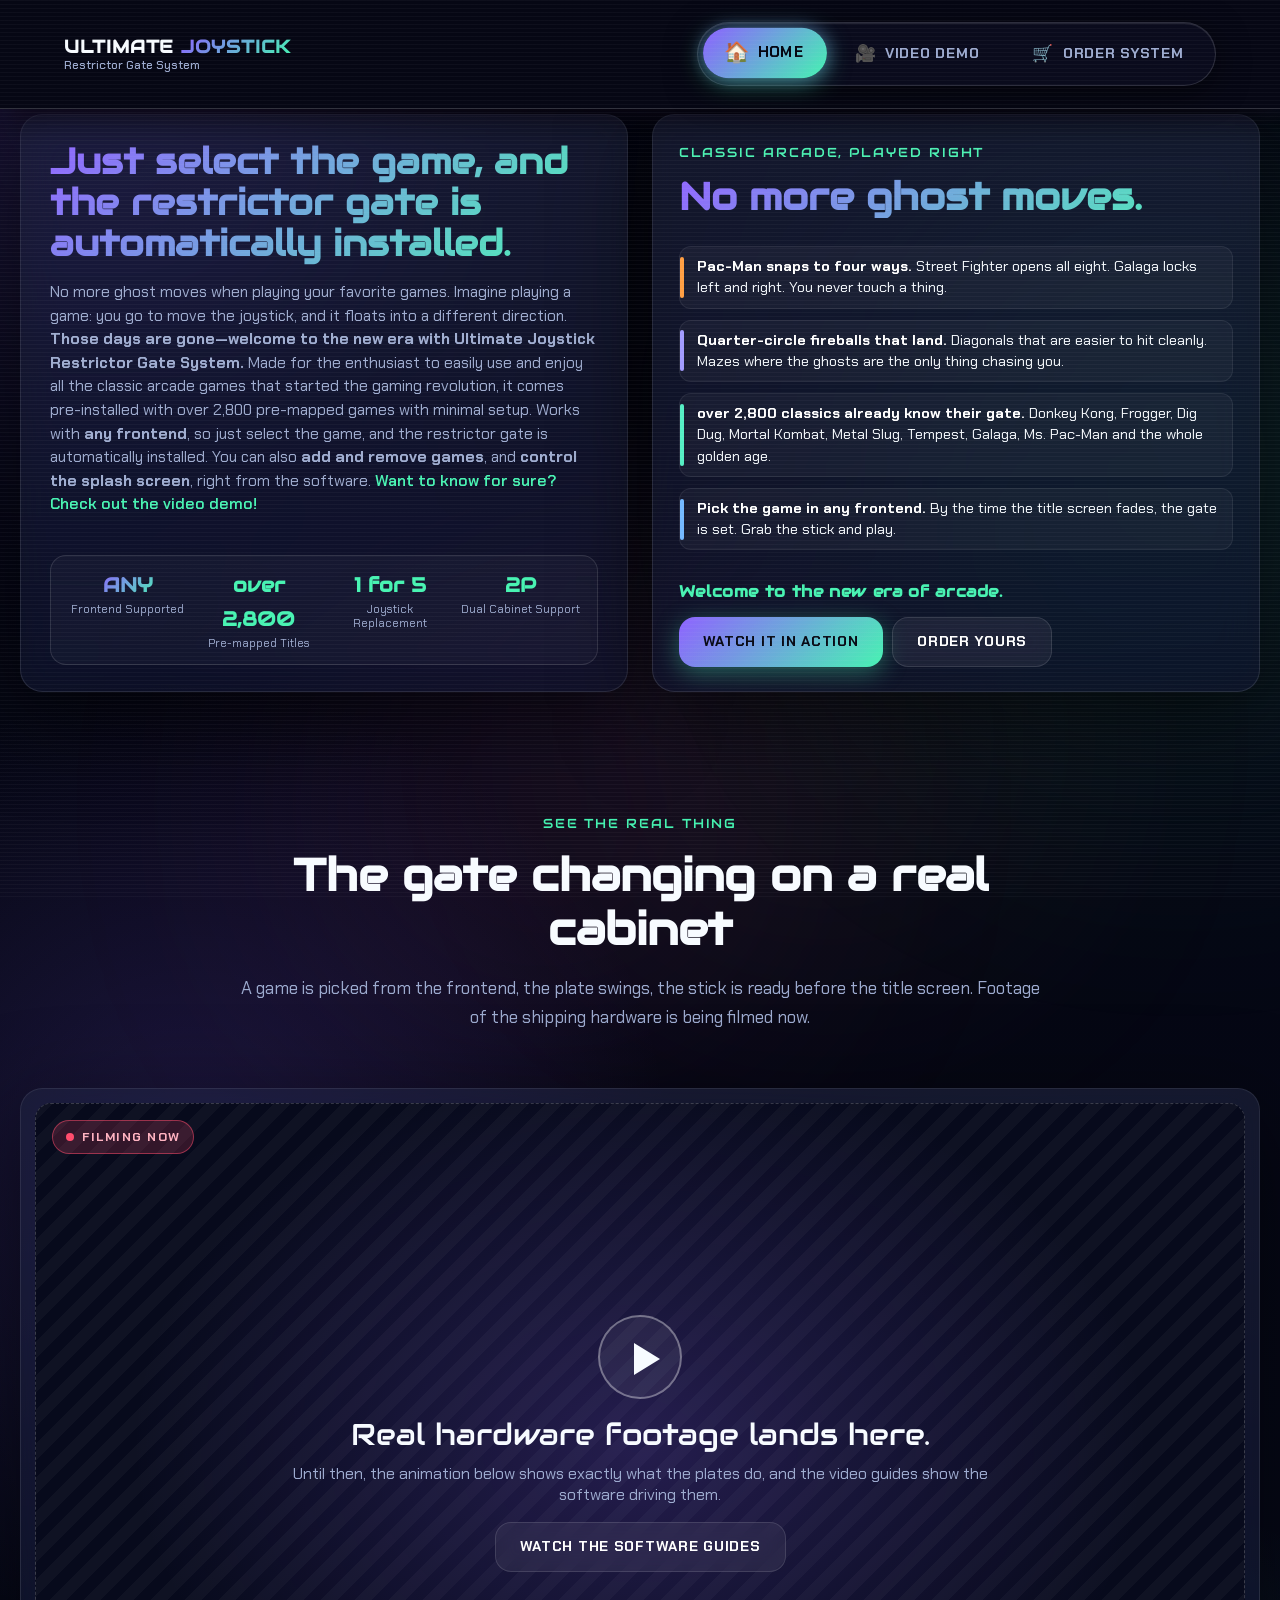
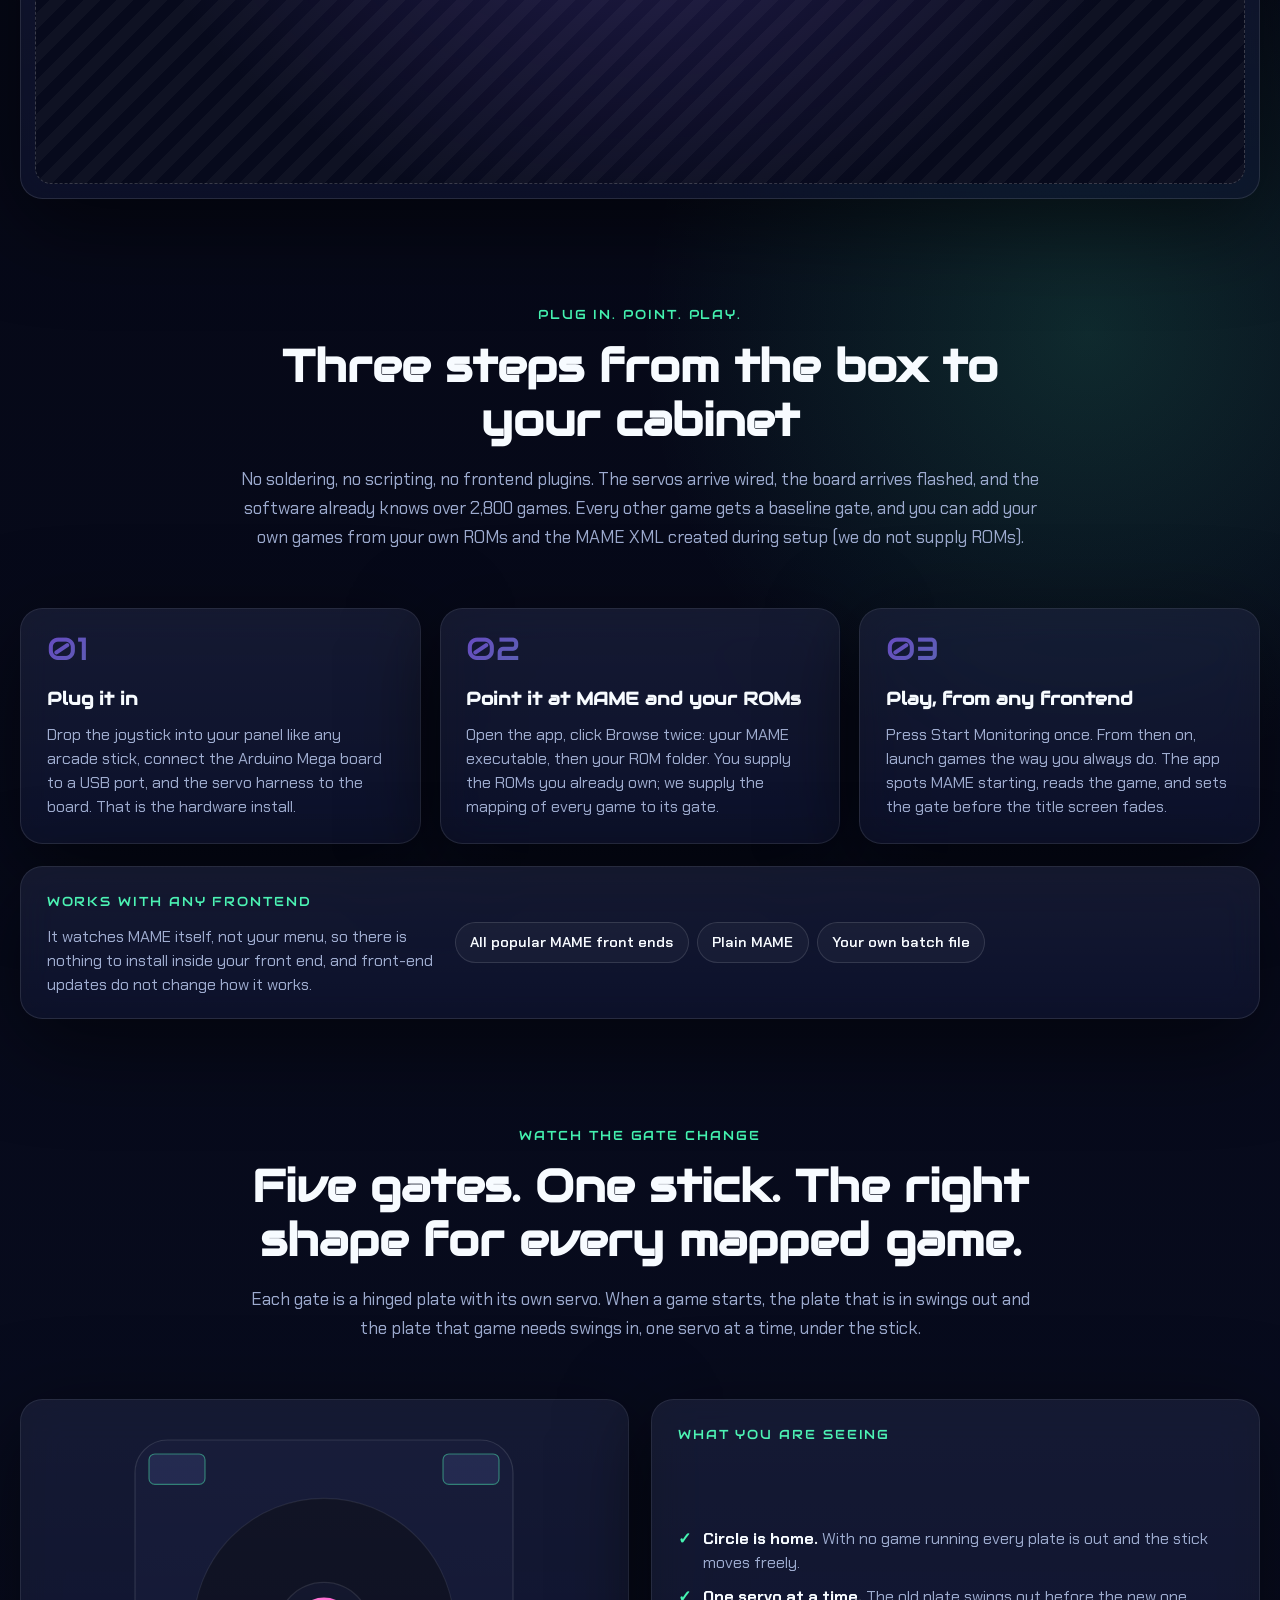
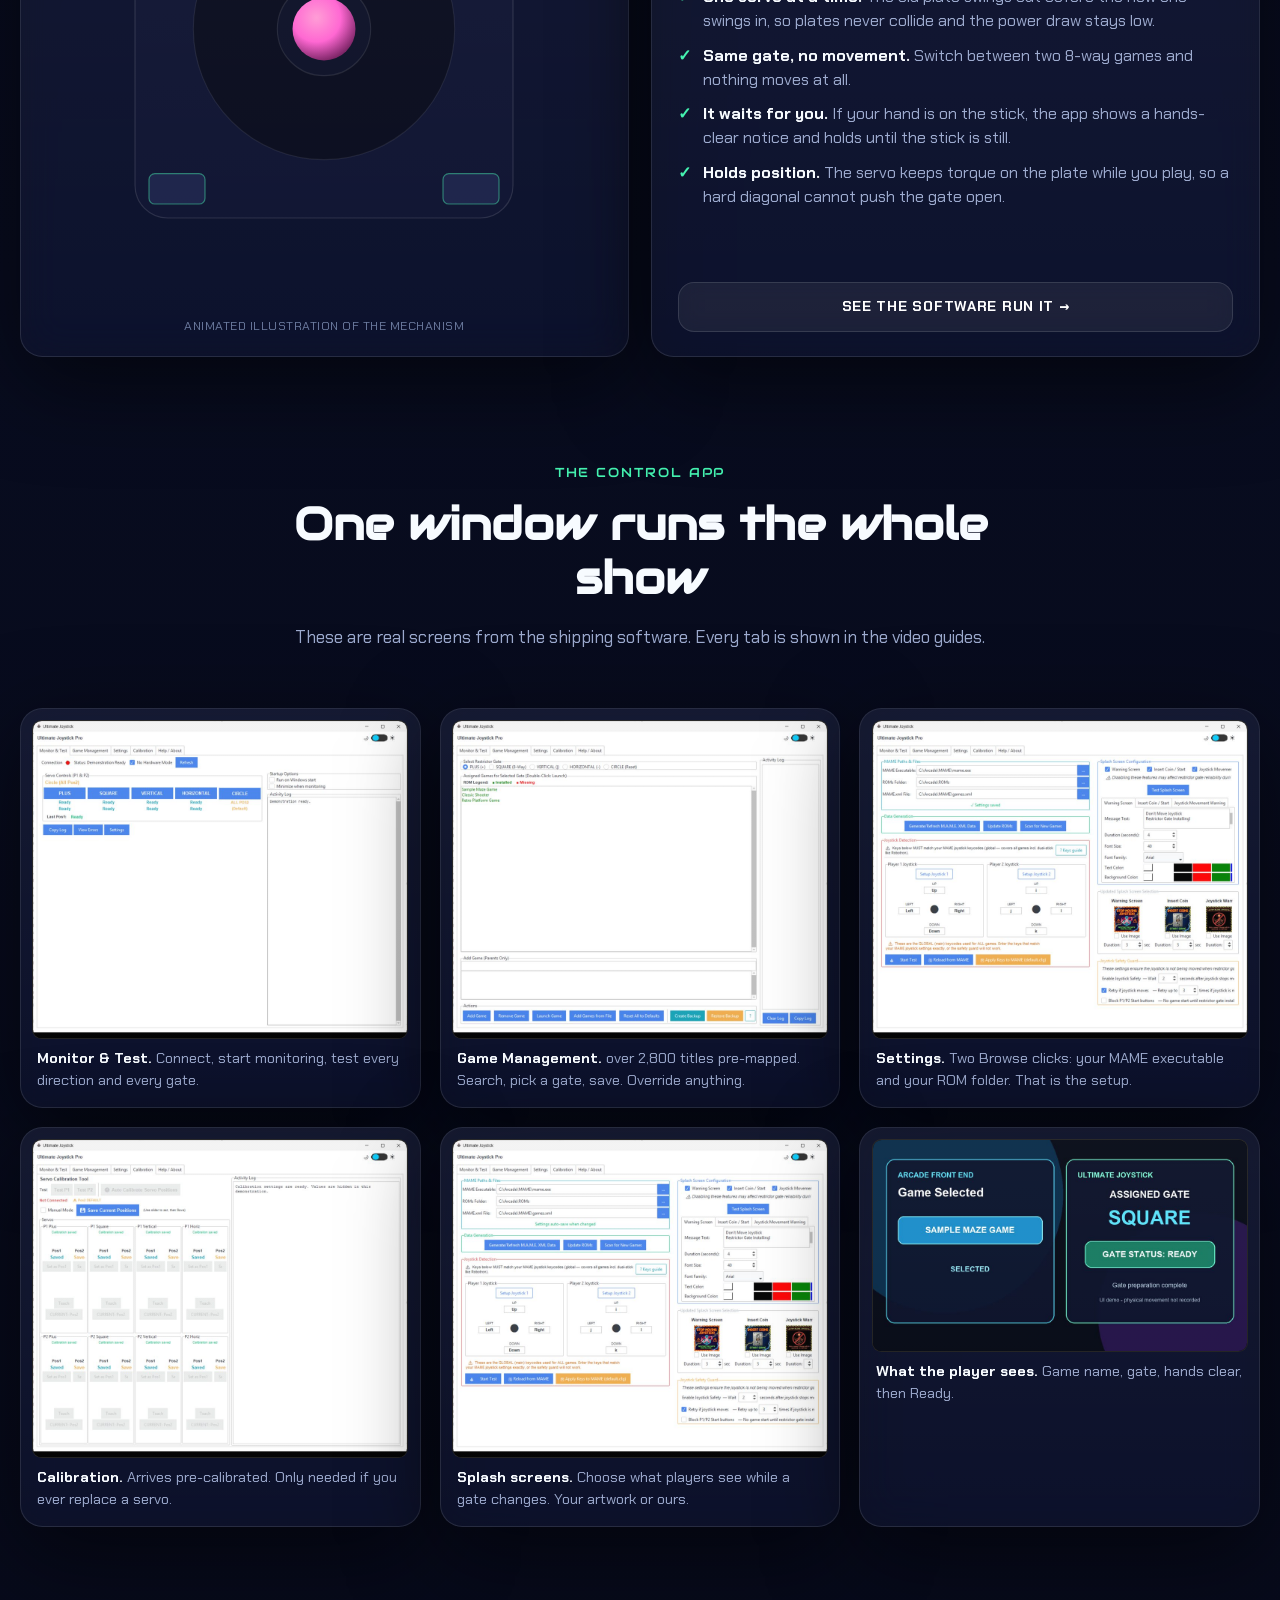
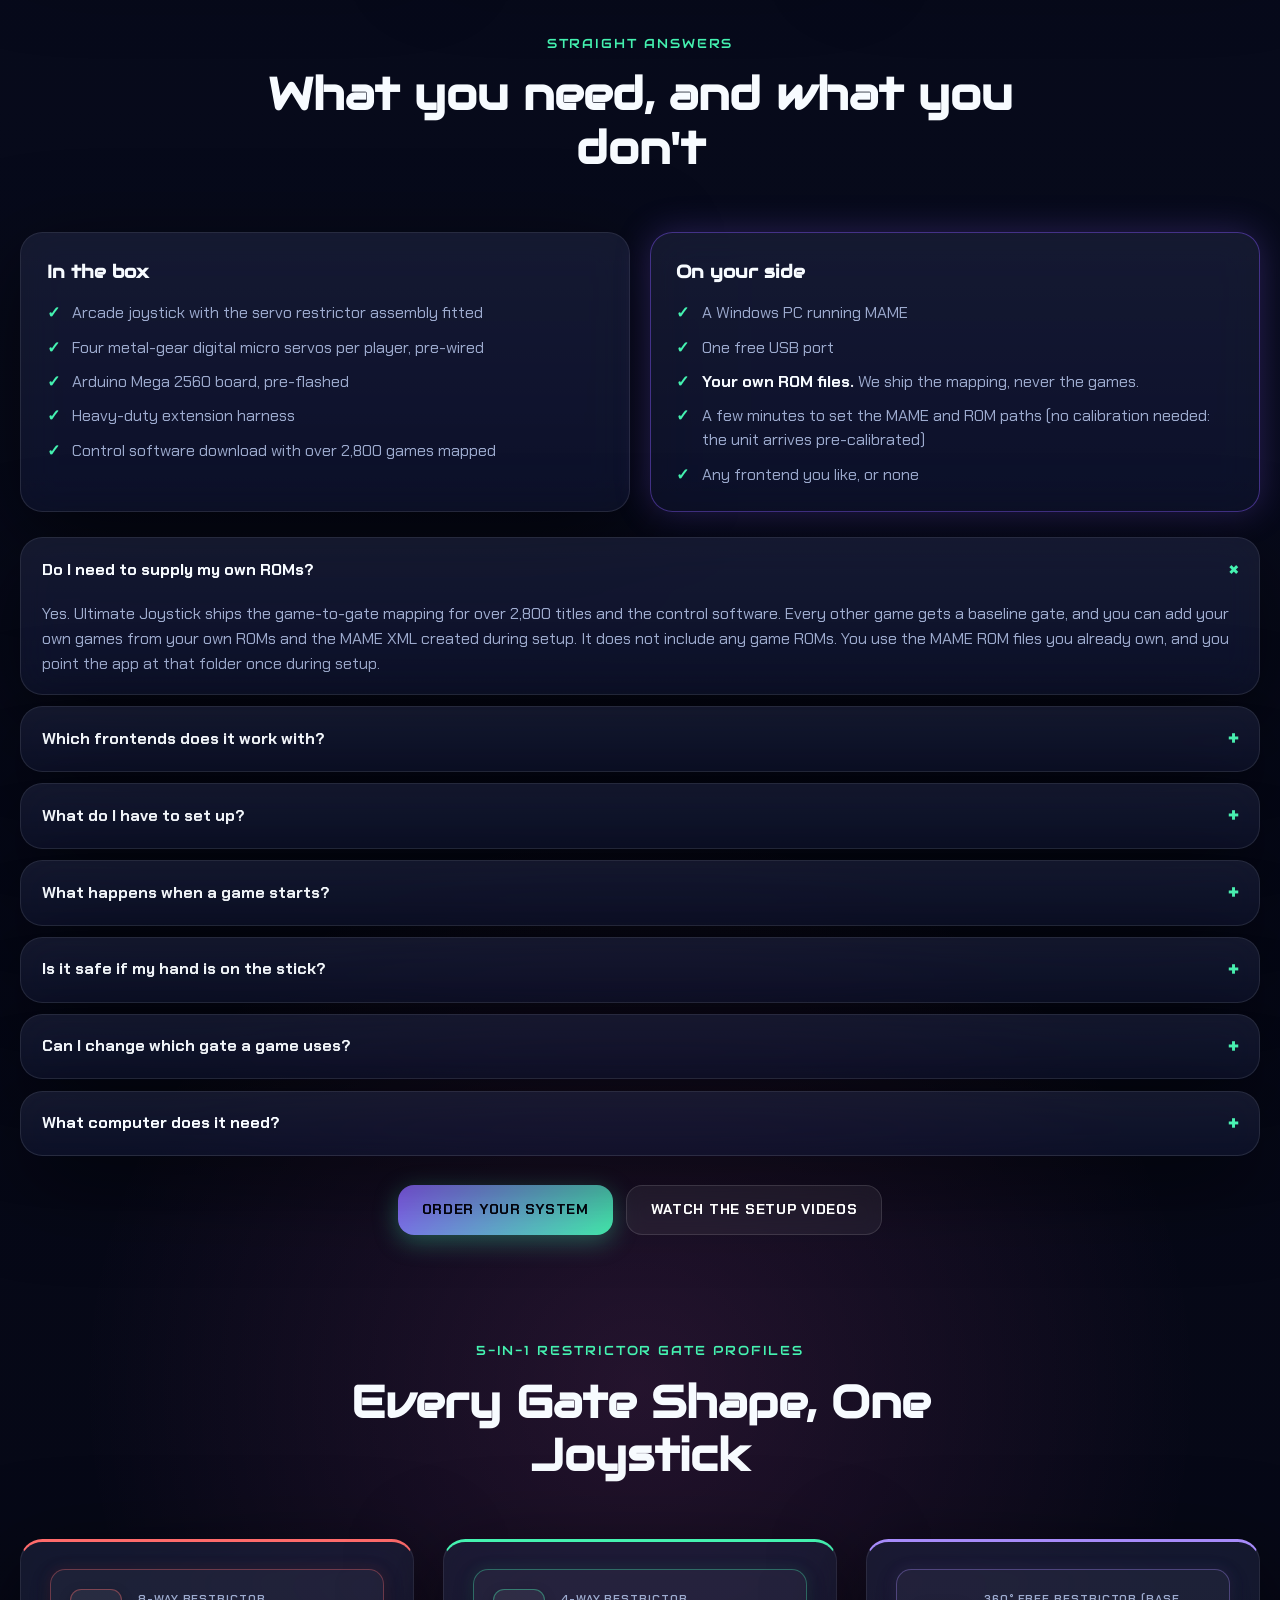
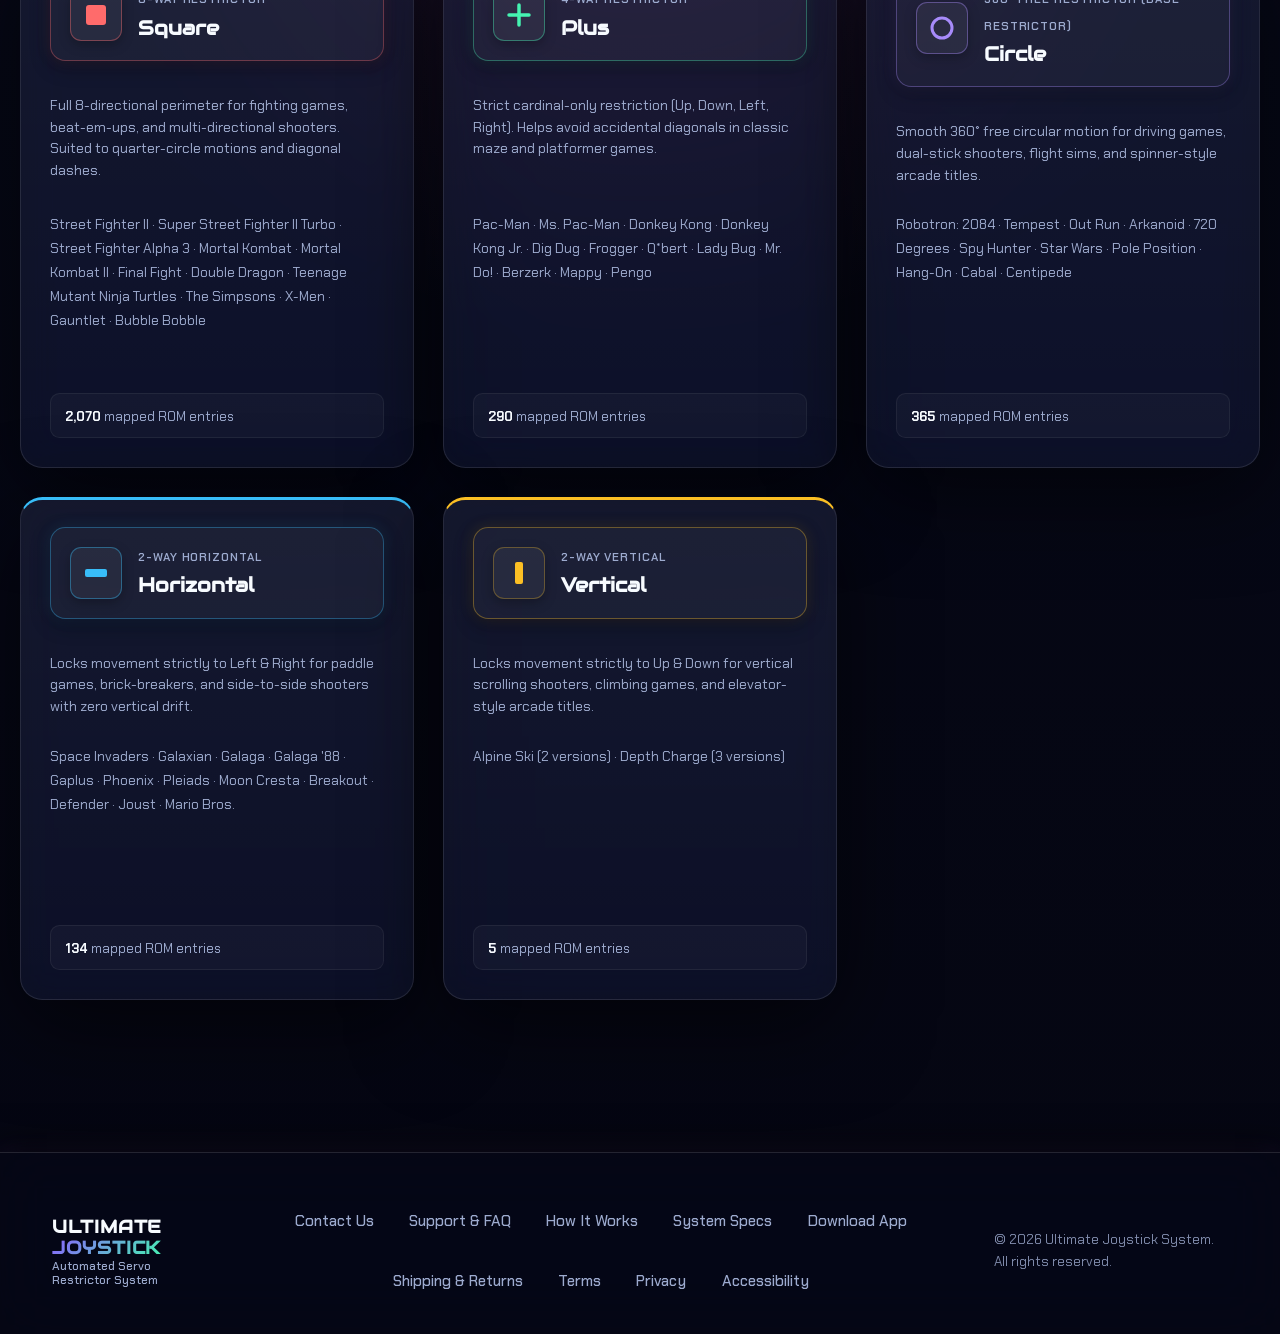
==== commit cc7aa363: "Publish Website @ 6a5a7a0 Co-Authored-By: Claude Fable 5.1 <noreply@anthropic.com>" ====
--- a/index.html
+++ b/index.html
@@ -3,13 +3,13 @@
   <head>
     <meta charset="UTF-8" />
     <meta name="viewport" content="width=device-width, initial-scale=1, viewport-fit=cover" />
-    <meta name="description" content="Automated restrictor gates for arcade joysticks: select a game in any frontend and the right 4-way, 8-way, 2-way or circle gate installs itself. 2,860+ games pre-mapped." />
+    <meta name="description" content="Automated restrictor gates for arcade joysticks: pick a game in any MAME front end and the right gate installs itself. Over 2,800 games pre-mapped." />
     <meta name="robots" content="index, follow, max-image-preview:large, max-video-preview:-1" />
     <meta name="theme-color" content="#060714" />
     <meta property="og:type" content="website" />
     <meta property="og:site_name" content="Ultimate Joystick" />
     <meta property="og:title" content="Ultimate Joystick Restrictor Gate System" />
-    <meta property="og:description" content="Select the game and the correct restrictor gate installs itself. Automated servo gates for arcade joysticks, 2,860+ games pre-mapped, works with any frontend." />
+    <meta property="og:description" content="Select the game and the correct restrictor gate installs itself. Automated servo gates for arcade joysticks, over 2,800 games pre-mapped, works with all popular MAME front ends." />
     <meta property="og:image" content="https://ultimatejoystick.com/assets/og/og-home.jpg" />
     <meta property="og:image:width" content="1200" />
     <meta property="og:image:height" content="630" />
@@ -17,7 +17,7 @@
     <meta property="og:url" content="https://ultimatejoystick.com/" />
     <meta name="twitter:card" content="summary_large_image" />
     <meta name="twitter:title" content="Ultimate Joystick Restrictor Gate System" />
-    <meta name="twitter:description" content="Select the game and the correct restrictor gate installs itself. 2,860+ arcade games pre-mapped." />
+    <meta name="twitter:description" content="Select the game and the correct restrictor gate installs itself. over 2,800 arcade games pre-mapped." />
     <meta name="twitter:image" content="https://ultimatejoystick.com/assets/og/og-home.jpg" />
     <link rel="canonical" href="https://ultimatejoystick.com/" />
     <title>Ultimate Joystick | Restrictor Gate System</title>
@@ -29,7 +29,7 @@
     <link rel="preconnect" href="https://fonts.googleapis.com" />
     <link rel="preconnect" href="https://fonts.gstatic.com" crossorigin />
     <link href="https://fonts.googleapis.com/css2?family=Audiowide&family=Chakra+Petch:ital,wght@0,400;0,500;0,600;0,700;1,400&display=swap" rel="stylesheet" />
-    <link rel="stylesheet" href="./styles.css?v=558e2e61" />
+    <link rel="stylesheet" href="./styles.css?v=e1484328" />
     <script src="./script.js?v=3404c69c" defer></script>
     <script type="application/ld+json">
       {
@@ -60,12 +60,12 @@
             "@type": "Product",
             "@id": "https://ultimatejoystick.com/#product",
             "additionalProperty": [
-              { "@type": "PropertyValue", "name": "Gate shapes", "value": "Plus (4-way), Square (8-way), Octagonal (8-way), Horizontal (2-way), Vertical (2-way), Circle (free)" },
-              { "@type": "PropertyValue", "name": "Pre-mapped games", "value": "2,860+" },
+              { "@type": "PropertyValue", "name": "Gate shapes", "value": "Plus (4-way), Square (8-way), Horizontal (2-way), Vertical (2-way), Circle (free); optional octagonal plate can be swapped in by the user" },
+              { "@type": "PropertyValue", "name": "Pre-mapped games", "value": "over 2,800" },
               { "@type": "PropertyValue", "name": "ROMs included", "value": "No - use your own MAME ROM files" }
             ],
             "name": "Ultimate Joystick Restrictor Gate System",
-            "description": "Automated servo-driven restrictor gate system for arcade joysticks. Select a game in any frontend and the matching 4-way (plus), 8-way (square or octagonal), 2-way (horizontal or vertical) or circle gate installs itself. Ships assembled with joystick, servo restrictor assembly, wiring harness, Arduino Mega 2560 board and the control software with 2,860+ pre-mapped games.",
+            "description": "Automated servo-driven restrictor gate system for arcade joysticks. Select a game in any frontend and the matching 4-way (plus), 8-way (square), 2-way (horizontal or vertical) or circle gate installs itself. Ships assembled with joystick, servo restrictor assembly, wiring harness, Arduino Mega 2560 board and the control software with over 2,800 pre-mapped games.",
             "image": ["https://ultimatejoystick.com/assets/og/og-home.jpg", "https://ultimatejoystick.com/videos/ultimate-joystick/09-complete-start-to-finish.jpg"],
             "brand": { "@type": "Brand", "name": "Ultimate Joystick" },
             "category": "Arcade cabinet parts",
@@ -90,7 +90,7 @@
                 "name": "Do I need to supply my own ROMs?",
                 "acceptedAnswer": {
                   "@type": "Answer",
-                  "text": "Yes. Ultimate Joystick ships the game-to-gate mapping for 2,860+ titles and the control software. It does not include any game ROMs. You use the MAME ROM files you already own, and you point the app at that folder once during setup."
+                  "text": "Yes. Ultimate Joystick ships the game-to-gate mapping for over 2,800 titles and the control software. Every other game gets a baseline gate, and you can add your own games from your own ROMs and the MAME XML created during setup. It does not include any game ROMs. You use the MAME ROM files you already own, and you point the app at that folder once during setup."
                 }
               },
               {
@@ -98,7 +98,7 @@
                 "name": "Which frontends does it work with?",
                 "acceptedAnswer": {
                   "@type": "Answer",
-                  "text": "Any frontend that launches MAME: LaunchBox and BigBox, HyperSpin, Attract-Mode, RetroBat, CoinOPS, a batch file, or MAME on its own. The app watches the MAME process itself, so there is nothing to install inside your frontend."
+                  "text": "All popular MAME front ends are supported, as well as a batch file or MAME on its own. The app watches the MAME process itself, so there is nothing to install inside your frontend."
                 }
               },
               {
@@ -106,7 +106,7 @@
                 "name": "What do I have to set up?",
                 "acceptedAnswer": {
                   "@type": "Answer",
-                  "text": "Plug the controller into a USB port, open the app, click Browse to select your MAME executable and your ROM folder, and start monitoring. The servos arrive wired and the board arrives flashed. A first-time calibration check takes a few minutes and is covered in the videos."
+                  "text": "Plug the controller into a USB port, open the app, click Browse to select your MAME executable and your ROM folder, and start monitoring. The servos arrive wired, the board arrives flashed and the unit arrives pre-calibrated, so there is no calibration step at setup. Calibration is only needed if you ever replace a servo."
                 }
               },
               {
@@ -186,7 +186,7 @@
                 <span class="gradient-text">Just select the game, and the restrictor gate is automatically installed.</span>
               </h1>
               <p class="hero-lead">
-                No more ghost moves when playing your favorite games. Imagine playing a game: you go to move the joystick, and it floats into a different direction. <strong>Those days are gone—welcome to the new era with Ultimate Joystick Restrictor Gate System.</strong> Made for the enthusiast to easily use and enjoy all the classic arcade games that started the gaming revolution, it comes pre-installed with over 2,860 pre-mapped games with minimal setup. Works with <strong>any frontend</strong>, so just select the game, and the restrictor gate is automatically installed. You can also <strong>add and remove games</strong>, and <strong>control the splash screen</strong>, right from the software. <em style="color: var(--accent-secondary); font-style: normal; font-weight: 600;">Want to know for sure? Check out the video demo!</em>
+                No more ghost moves when playing your favorite games. Imagine playing a game: you go to move the joystick, and it floats into a different direction. <strong>Those days are gone—welcome to the new era with Ultimate Joystick Restrictor Gate System.</strong> Made for the enthusiast to easily use and enjoy all the classic arcade games that started the gaming revolution, it comes pre-installed with over 2,800 pre-mapped games with minimal setup. Works with <strong>any frontend</strong>, so just select the game, and the restrictor gate is automatically installed. You can also <strong>add and remove games</strong>, and <strong>control the splash screen</strong>, right from the software. <em style="color: var(--accent-secondary); font-style: normal; font-weight: 600;">Want to know for sure? Check out the video demo!</em>
               </p>
             </div>
 
@@ -197,7 +197,7 @@
                 <span class="signal-label">Frontend Supported</span>
               </div>
               <div class="signal-card">
-                <span class="signal-value">2,860+</span>
+                <span class="signal-value">over 2,800</span>
                 <span class="signal-label">Pre-mapped Titles</span>
               </div>
               <div class="signal-card">
@@ -223,10 +223,10 @@
                   <strong>Pac-Man snaps to four ways.</strong> Street Fighter opens all eight. Galaga locks left and right. You never touch a thing.
                 </li>
                 <li class="hook hook-square">
-                  <strong>Quarter-circle fireballs that land.</strong> Diagonal dashes that go exactly where you aimed. Mazes where the ghosts are the only thing chasing you.
+                  <strong>Quarter-circle fireballs that land.</strong> Diagonals that are easier to hit cleanly. Mazes where the ghosts are the only thing chasing you.
                 </li>
                 <li class="hook hook-circle">
-                  <strong>2,860+ classics already know their gate.</strong> Donkey Kong, Frogger, Dig Dug, Mortal Kombat, Metal Slug, Tempest, Galaga, Ms. Pac-Man and the whole golden age.
+                  <strong>over 2,800 classics already know their gate.</strong> Donkey Kong, Frogger, Dig Dug, Mortal Kombat, Metal Slug, Tempest, Galaga, Ms. Pac-Man and the whole golden age.
                 </li>
                 <li class="hook hook-vertical">
                   <strong>Pick the game in any frontend.</strong> By the time the title screen fades, the gate is set. Grab the stick and play.
@@ -255,7 +255,7 @@
           <div class="section-heading">
             <span class="eyebrow">See The Real Thing</span>
             <h2>The gate changing on a real cabinet</h2>
-            <p>A game is picked from the frontend, the plate swings, the stick is ready before the title screen. Filmed on the shipping hardware, no cuts.</p>
+            <p>A game is picked from the frontend, the plate swings, the stick is ready before the title screen. Footage of the shipping hardware is being filmed now.</p>
           </div>
           <div class="video-slot glass-card">
             <div class="video-slot-placeholder" role="group" aria-label="Video of the physical joystick changing its restrictor gate, being filmed">
@@ -272,7 +272,7 @@
           <div class="section-heading">
             <span class="eyebrow">Plug In. Point. Play.</span>
             <h2>Three steps from the box to your cabinet</h2>
-            <p>No soldering, no scripting, no frontend plugins. The servos arrive wired, the board arrives flashed, and the software already knows 2,860+ games.</p>
+            <p>No soldering, no scripting, no frontend plugins. The servos arrive wired, the board arrives flashed, and the software already knows over 2,800 games. Every other game gets a baseline gate, and you can add your own games from your own ROMs and the MAME XML created during setup (we do not supply ROMs).</p>
           </div>
           <div class="steps-grid">
             <article class="step-card glass-card">
@@ -294,10 +294,10 @@
           <div class="frontend-strip glass-card" aria-label="Frontends that work with Ultimate Joystick">
             <div class="frontend-strip-copy">
               <span class="eyebrow">Works With Any Frontend</span>
-              <p>It watches MAME itself, not your menu, so there is nothing to install inside your frontend and nothing to break when the frontend updates.</p>
+              <p>It watches MAME itself, not your menu, so there is nothing to install inside your front end, and front-end updates do not change how it works.</p>
             </div>
             <ul class="frontend-pills">
-              <li>LaunchBox / BigBox</li><li>HyperSpin</li><li>Attract-Mode</li><li>RetroBat</li><li>CoinOPS</li><li>Maximus Arcade</li><li>Plain MAME</li><li>Your own batch file</li>
+              <li>All popular MAME front ends</li><li>Plain MAME</li><li>Your own batch file</li>
             </ul>
           </div>
         </section>
@@ -306,7 +306,7 @@
         <section id="see-it-move" class="section">
           <div class="section-heading">
             <span class="eyebrow">Watch The Gate Change</span>
-            <h2>Four plates. One stick. The right shape every time.</h2>
+            <h2>Five gates. One stick. The right shape for every mapped game.</h2>
             <p>Each gate is a hinged plate with its own servo. When a game starts, the plate that is in swings out and the plate that game needs swings in, one servo at a time, under the stick.</p>
           </div>
           <div class="gate-demo-grid">
@@ -380,15 +380,15 @@
             </figure>
             <figure class="app-shot glass-card">
               <a href="./assets/app/game-management.jpg"><img src="./assets/app/game-management.jpg" width="1000" height="846" loading="lazy" alt="Game Management tab: search field, game list with assigned gates, and gate selector" /></a>
-              <figcaption><strong>Game Management.</strong> 2,860+ titles pre-mapped. Search, pick a gate, save. Override anything.</figcaption>
+              <figcaption><strong>Game Management.</strong> over 2,800 titles pre-mapped. Search, pick a gate, save. Override anything.</figcaption>
             </figure>
             <figure class="app-shot glass-card">
               <a href="./assets/app/settings-paths.jpg"><img src="./assets/app/settings-paths.jpg" width="1000" height="846" loading="lazy" alt="Settings tab: Browse buttons for the MAME executable and the ROM folder" /></a>
               <figcaption><strong>Settings.</strong> Two Browse clicks: your MAME executable and your ROM folder. That is the setup.</figcaption>
             </figure>
             <figure class="app-shot glass-card">
-              <a href="./assets/app/calibration.jpg"><img src="./assets/app/calibration.jpg" width="1000" height="846" loading="lazy" alt="Calibration tab: per-servo teach buttons for the engaged and released positions" /></a>
-              <figcaption><strong>Calibration.</strong> Teach each servo its in and out position once. Re-teach in minutes if you ever swap a servo.</figcaption>
+              <a href="./assets/app/calibration.jpg"><img src="./assets/app/calibration.jpg" width="1000" height="846" loading="lazy" alt="Calibration tab, used only after a servo replacement: per-servo teach buttons for the engaged and released positions" /></a>
+              <figcaption><strong>Calibration.</strong> Arrives pre-calibrated. Only needed if you ever replace a servo.</figcaption>
             </figure>
             <figure class="app-shot glass-card">
               <a href="./assets/app/splash-settings.jpg"><img src="./assets/app/splash-settings.jpg" width="1000" height="846" loading="lazy" alt="Splash screen settings: enable, choose image or text, preview" /></a>
@@ -415,7 +415,7 @@
                 <li>Four metal-gear digital micro servos per player, pre-wired</li>
                 <li>Arduino Mega 2560 board, pre-flashed</li>
                 <li>Heavy-duty extension harness</li>
-                <li>Control software download with 2,860+ games mapped</li>
+                <li>Control software download with over 2,800 games mapped</li>
               </ul>
             </article>
             <article class="needs-card glass-card needs-card-accent">
@@ -424,7 +424,7 @@
                 <li>A Windows PC running MAME</li>
                 <li>One free USB port</li>
                 <li><strong>Your own ROM files.</strong> We ship the mapping, never the games.</li>
-                <li>About ten minutes for paths and a calibration check</li>
+                <li>A few minutes to set the MAME and ROM paths (no calibration needed: the unit arrives pre-calibrated)</li>
                 <li>Any frontend you like, or none</li>
               </ul>
             </article>
@@ -432,15 +432,15 @@
           <div id="faq" class="faq-list">
             <details class="faq-item glass-card" open>
               <summary>Do I need to supply my own ROMs?</summary>
-              <p>Yes. Ultimate Joystick ships the game-to-gate mapping for 2,860+ titles and the control software. It does not include any game ROMs. You use the MAME ROM files you already own, and you point the app at that folder once during setup.</p>
+              <p>Yes. Ultimate Joystick ships the game-to-gate mapping for over 2,800 titles and the control software. Every other game gets a baseline gate, and you can add your own games from your own ROMs and the MAME XML created during setup. It does not include any game ROMs. You use the MAME ROM files you already own, and you point the app at that folder once during setup.</p>
             </details>
             <details class="faq-item glass-card">
               <summary>Which frontends does it work with?</summary>
-              <p>Any frontend that launches MAME: LaunchBox and BigBox, HyperSpin, Attract-Mode, RetroBat, CoinOPS, a batch file, or MAME on its own. The app watches the MAME process itself, so there is nothing to install inside your frontend.</p>
+              <p>All popular MAME front ends are supported, as well as a batch file or MAME on its own. The app watches the MAME process itself, so there is nothing to install inside your frontend.</p>
             </details>
             <details class="faq-item glass-card">
               <summary>What do I have to set up?</summary>
-              <p>Plug the controller into a USB port, open the app, click Browse to select your MAME executable and your ROM folder, and start monitoring. The servos arrive wired and the board arrives flashed. A first-time calibration check takes a few minutes and is covered in the videos.</p>
+              <p>Plug the controller into a USB port, open the app, click Browse to select your MAME executable and your ROM folder, and start monitoring. The servos arrive wired, the board arrives flashed and the unit arrives pre-calibrated, so there is no calibration step at setup. Calibration is only needed if you ever replace a servo.</p>
             </details>
             <details class="faq-item glass-card">
               <summary>What happens when a game starts?</summary>
@@ -484,11 +484,11 @@
                   <h3>Square</h3>
                 </div>
               </div>
-              <p class="gate-card-desc">Full 8-directional perimeter for fighting games, beat-em-ups, and multi-directional shooters. Enables quarter-circle motions and diagonal dashes.</p>
+              <p class="gate-card-desc">Full 8-directional perimeter for fighting games, beat-em-ups, and multi-directional shooters. Suited to quarter-circle motions and diagonal dashes.</p>
               <div class="gate-game-list" tabindex="0" role="region" aria-label="Square gate games">
-                10-Yard Fight · 1941: Counter Attack · 1942 · 1943: Midway · 1943 Kai · 1944: The Loop Master · 1945 III · 19XX: War Against Destiny · 1-on-1 Government · 2020 Super Baseball · 3 Count Bout · Three Wonders · 40-Love · 4-D Warriors · 4 En Raya · 64th Street · 800 Fathoms · 8 Ball Action · 99: The Last War · Action Hollywood · Air Bustr · Air Duel · Ajax · Akai Katana · Akkanbeder · Alcon · Alex Kidd · Alien 3: The Gun · Alien Arena · Alien Challenge · Aliens · Alien Storm · Alien Syndrome · Aligator · Alpham2 · Altered Beast · Amazon · Ambush · Andro Dunos · Angel Kids · Art of Fighting · Art of Fighting 2 · Art of Fighting 3 · Apache 3 · Arabian · Arbalest · Arch Rivals · Area 51 · Area 88 · Argus · Armed Formation · Armored Warriors · Arm Wrestling · Ashita no Joe · Ashura Blaster · Assault · Asterix · Asteroids · Asteroids Deluxe · Astyanax · Asuka &amp; Asuka · Asura Blade · Asura Bust · Asylum · Athena · Atomic Runner · Aurail · Avengers · Alien vs Predator · Azurian · Backfire · Bad Dudes vs DragonNinja · Badger · Bakuretsu Breaker · Bal Cube · Bang Bead · Baraduke · Baseball Stars · Baseball Stars 2 · Batman · Batrider · Batsugun · Battle Circuit · Battle Lane · Battlelantis · Bay Route · Battle Garegga · Bionic Commando · Beathead · Ben Bero Beh · Beraboh Man · Bermuda Triangle · Big Bang · Big Fight · Big Karnak · Big Twin · Bio-Hazard · Biomoy · Birdie Try · Bishi Bashi · Black Dragon · Black Heart · Black Panther · Black Tiger · Block Out · Blood Bros · Bloxeed · Blue Hawk · Blue's Journey · Bobble Bobble · Body Slam · Bomberman · Bomb Jack · Bonk's Adventure · Bonze Adventure · Boogie Wings · Bosconian · Bottom of the Ninth · Brap Boys · Brave Blade · Breakers · Breakers Revenge · Break Thru · Battle Toads · Bubble Bobble · Bubble Bobble 2 · Bubble Memories · Bubble Symphony · Bucky O'Hare · Bullfight · Burglar X · Burning Fight · Burning Force · Burning Rival · Butasan · B-Wings · Cabal · Cadash · Cadillacs and Dinosaurs · Caliber 50 · Calipso · Cannibal · Cannon Ball · Captain America and the Avengers · Captain Commando · Captain Tomaday · Carrier Air Wing · Caveman Ninja · Chaos Breaker · Charlie Ninja · Chelnov · Chiki Chiki Boys · Chimerab · China Gate · Choplifter · Chopper I · Chukatai · City Bomber · City Connection · Clash-Road · Cleopatra Fortune · Cobra Command · Colony 7 · Combat School · Commando · Complex X · Condor · Conflict · Congo Bongo · Contra · Cop 01 · Cosmic Cop · Cosmic Gangtours · Crack Down · Crazy Cop · Crazy Fight · Crime City · Crime Fighters · Crime Fighters 2 · Crossbow · Cross Swords · Crusader · Cue Brick · Cybattler · Cyberball · Cyber-Lip · Cybots · Cyvern · Dangar - Ufo Robo · Danger Z · Dark Adventure · Dark Seal · Darwin 4078 · DBL-Dribble · Dead Connection · Dead Moon · Deathsmiles · Decathlete · Demon's World · Denjin Makai · Desert Assault · Detana!! TwinBee · Devastators · Dimahoo · Dino Rex · Divers Boy · Dragon Blaze · Dragon Gun · Dragon Ninja · Dragon World · Drift Out · Dr. Mario · Dr. Toppel · Dragon Saber · Dragon Spirit · Darkstalkers · Dunk Shot · Dyger · Dynamite Dux · Earth Joker · Eco Fighters · Edward Randy · Eight Man · Elevator Action · Empire City: 1931 · Enforce · Equites · ESP Galuda · ESP Galuda II · ESP Ra.De. · ESWAT · Evil Stone · Exed Exes · Exerion · Express Raider · Exvania · Exzisus · F-1 Dream · Face Off · Fantasia · Fantasy Land · Fantasy Zone · Fast Lane · Fatal Fury · Fatal Fury 2 · Fatal Fury 3 · Fatal Fury Special · Fight Fever · Fighting Fantasy · Final Blow · Final Fight · Finalizer · Fire Barrel · Fire Shark · Fire Trap · FixEight · Flashgal · Flicky · Flip Shot · Flying Tiger · Food Fight · Football Champ · Force Five · Foreign Prince · Freeze · Frenzy · Funky Bee · Funky Jet · Fighting Vipers · Fighting Vipers 2 · Gaia Crusaders · Gaiapolis · Galaxy Fight · Gals Panic · Ganbare! Gauntlets · Gang Wars · Ganryu · Garou: Mark of the Wolves · Gauntlet · Gauntlet II · Gauntlet Legends · Green Beret · Gekirindan · Gemin · Genpei ToumaDen · Get Star · Ghostlop · Ghouls 'n Ghosts · Gigandes · Giga Wing · Giga Wing 2 · G.I. Joe · Ginga Ninkin · Gladiator · Go! Go! Mile Smile · Ghosts 'n Goblins · Golden Axe · Golden Axe II · Golden Axe: Revenge of Death Adder · Gorf · Got-cha · Gowcaizer · Grand Cross · Gratia · Gradius · Gradius II · Gradius III · Gradius IV · Grind Stormer · Grobda · Ground Effects · Growl · Gryzor · Guardian Storm · Guardians of the Hood · Guerilla War · Gulf Storm · Gunbarich · Gunbird · Gunbird 2 · Gun Buster · Gundam EX · Gun Dealer · Gun Force · Gun Force II · Gun Front · Gunlock · GunNail · Gun.Smoke · Gururin · Guwange · Guerrilla War · Gyruss · Hachoo! · Halley's Comet · Hard Dunk · Hard Head · Heavy Barrel · Heavy Unit · Hellfire · Hero in the Castle · Hexion · High Impact Football · Hippodrome · Hit the Ice · Hook · Hoops '96 · Hotdog Storm · Hyper Pacman · Hyper Sports · Ibara · Iggy · Iguana · Ikari Warriors · Ikari III · Ikaruga · Ikki · Image Fight · Impact · Indiana Jones · Inferno · In the Hunt · Iron Clad · Iron Horse · Jackal · Jackie Chan · Jail Break · Joe &amp; Mac · Journey · Jumping Bug · Juno First · Kabuki Klash · Kageki · Kaiser Knuckle · Kamen Rider · Kamikaze · Karat Champ · Karnov · Karnov's Revenge · Karate Blazers · Ketsui · Kicker · Kick and Run · Kid Niki · KiKi KaiKai · Killer Blade · King of Boxer · Killer Instinct · Killer Instinct 2 · Kizuna Encounter · Knock Out II · Knights of the Round · King of Dragons · King of Fighters '94 · King of Fighters '95 · King of Fighters '96 · King of Fighters '97 · King of Fighters '98 · King of Fighters '99 · King of Fighters 2000 · King of Fighters 2001 · King of Fighters 2002 · King of Fighters 2003 · King of the Monsters · King of the Monsters 2 · Knights of Valour · Krull · Kunio-kun · Kurikinton · Lady Master · Land Maker · Last Duel · Last Hope · Last Mission · Legend of Makai · Legionnaire · Lethal Enforcers · Lethal Thunder · Light Bringer · Liquid Kids · Lock 'n' Load · Logic Pro · Lord of Gun · Lost Tomb · Last Resort · Lucky &amp; Wild · Lupin III · Legendary Wings · Mach Breaker · Macross · Mad Alien · Mad Crash · Mad Gear · Magic Bubble · Magical Drop · Magical Drop II · Magical Drop III · Magician Lord · MagMax · Mahou Daisakusen · Major Title · Makaimura · Manhattan 24th Street · Marine Boy · Mars Matrix · Marvel Land · Mat Mania · Mazinger Z · Mega Man: The Power Battle · Mega Man 2: The Power Fighters · Mega Twins · Mega Zone · Mercs · Metal Black · Metal Clash · Metal Hawk · Metal Slug · Metal Slug 2 · Metal Slug 3 · Metal Slug 4 · Metal Slug 5 · Metal Slug X · Metrocross · Midnight Resistance · Mighty Guy · Millipede · Missing in Action · Mobile Suit Gundam · Moon Cresta · Moon Patrol · Mortal Kombat · Mortal Kombat II · Mortal Kombat 3 · Ultimate Mortal Kombat 3 · Mortal Kombat 4 · Master of Weapon · Mutant Fighter · Marvel Super Heroes · Marvel Super Heroes vs Street Fighter · Marvel vs Capcom · Marvel vs Capcom 2 · Mystic Riders · Mystic Warriors · NAM-1975 · NARC · NBA Hangtime · NBA Jam · NBA Jam Tournament Edition · NBA Maximum Hangtime · Neo Bomberman · Neo Drift Out · Neo Mr. Do! · Night Warriors · Ninja Gaiden · Ninja Kids · Ninja Master's · Nitro Ball · Nostradamus · Nova 2001 · Nuova Princes · Numan Athletics · Oh My God! · Omega Fighter · One Shot · Open Ice · Operation Wolf · Operation Wolf 3 · Ordyne · Oriental Legend · Osman · Operation Thunderstorm · Out Zone · Over Top · P-47 Freedom Fighter · P-47 Aces · Pac-Land · Palamedes · Pang · Pang 3 · Panic Bomber · Parodius · Pass · Pocket Gal · Peggle · Performan · Phantasm · Phantom II · Phelios · Pig Out · Ping Pong · Pipe Dream · Pipi &amp; Bibi's · Pitfall II · Pit-Fighter · Poison · Police Trainer · Pollux · Popeye · Pop'n Bounce · Pop'n Music · Pop'n Pop · POW: Prisoners of War · Prehistoric Isle · Prehistoric Isle 2 · Primal Rage · Progear · Psychic 5 · Psychic Force · PuLiRuLa · Punisher · Punk Shot · Puzzle De Pon · Puzz Loop 2 · Power Instinct · Q-Bert · Quartet · Quiz King · Rabbit · Rabio Lepus · Rack 'em Up · Radar Scope · Raiden · Raiden II · Raiden III · Raiden DX · Raiden Fighters · Raiden Fighters 2 · Raiden Fighters Jet · Raimais · Rally Bike · Rambo III · Rampage · Rastan · Rastan Saga II · Ray Crisis · RayStorm · Real Bout Fatal Fury · Real Bout Fatal Fury Special · Real Bout Fatal Fury 2 · Real Break · Red Earth · Red Hawk · Relief Pitcher · Renegade · Revolution X · Rezon · Riding Fight · Ring of Destruction · Ring King · Riot City · Rival Schools · Robo Army · RoboCop · RoboCop 2 · Robotron: 2084 · Rock 'n Rage · Rod Land · Return of Ishtar · Rollergames · Rompers · Rage of the Dragons · RS Gun · Run Ark · Run and Gun · Run and Gun 2 · Rygar · Strikers 1945 · Strikers 1945 II · Strikers 1945 III · Sailor Moon · Same! Same! Same! · Samurai Shodown · Samurai Shodown II · Samurai Shodown III · Samurai Shodown IV · Samurai Shodown V · Samurai Shodown V Special · Savage Reign · Super Basketball · Shadow Warriors · Scramble · SD Fighters · SD Dodgeball · Secret Agent · Section Z · Sega Ninja · Sengoku · Sengoku 2 · Sengoku 3 · Senjyo · Sexy Parodius · Street Fighter II: World Warrior · Street Fighter II: Champion Edition · Street Fighter II Turbo: Hyper Fighting · Street Fighter Alpha · Street Fighter Alpha 2 · Street Fighter Alpha 3 · Street Fighter III: 3rd Strike · Street Fighter EX2 Plus · Shadow Force · Shadow Dancer · Sheriff · Shienryu · Shinobi · Shippu Mahou Daisakusen · Shock Troopers · Shock Troopers 2nd Squad · Shoot Out · Side Arms · Side Pocket · Silent Dragon · Silk Worm · Simpsons · Skull &amp; Crossbones · Sky Adventure · Sky Alert · Sky Destroyer · Sky Lancer · Sky Smash · Sky Soldiers · Slam Masters · Slap Fight · Snow Bros · Snow Bros 2 · Snow Bros 3 · Soccer Brawl · Sol Divide · Sonic Boom · Sonic Wings · Soul Calibur · Soul Edge · Space Firebird · Space Gun · Space Invaders · Space Odyssey · Space War · Spang · Spelunker · Spider-Man · Spin Master · Splatterhouse · Spy vs Spy · Star Force · Star Gladiator · Star Guards · Star Jacker · Steel Force · Steel Gunner · Steel Worker · Strider · Strider 2 · Strikers 1945 Plus · Super Baseball Double Header · Super Football · Superman · Super Spy · Super Volleyball · SVC Chaos · Swat Police · S-Xevious · Syvalion · Tactician · Tail to Nose · Tank Force · Tant-R · Tatsujin · Tattoo Assassins · Taxi Driver · Tecmo Bowl · TeddyBoy Blues · Teki Paki · Tekken · Tekken 2 · Tekken 3 · Tekken Tag Tournament · Tengai · Terminator 2: Judgment Day · Terra Cresta · Terra Force · Tetris · The End · The Glad · The Hand · Thunder &amp; Lightning · Thunder Cross · Thunder Dragon · Thunder Dragon 2 · Thunder Fox · Tiger Road · Time Crisis · Time Crisis II · Time Limit · Time Pilot '84 · Time Soldiers · Tinkkle Pit · Tin Star · Tip Top · Toobin' · Top Hunter · Top Secret · Top Striker · Toride II · Tornado · Tough Turf · Toypop · Track &amp; Field · Twin Bee · Twin Cobra · Twin Cobra II · Twin Eagle · Twin Hawk · Twinkle · Twin Spikes · Two Crude · Undercover Cops · Ultimate Ecology · Ultraman · Ultra Balloon · UN Squadron · Uo Poko · Up 'n Down · US Navy · Valkyrie no Densetsu · Vapor Trail · Varth: Operation Thunderstorm · Vasara · Vasara 2 · Virtua Cop · Virtua Cop 2 · Vendetta · Venus · Virtua Fighter · Virtua Fighter 2 · Virtua Fighter 3 · V-Five · Vampire Hunter · Viewpoint · Vigilante · Vimana · Violent Storm · Viper Phase 1 · Volfied · Vulcan Venture · Vulgus · Waku Waku 7 · Wanted · Wardner · Warrior Blade · Water Ski · Wonder Boy · Wonder Boy III · World Heroes · World Heroes 2 · World Heroes 2 Jet · World Heroes Perfect · Wild West C.O.W.-Boys of Moo Mesa · Willow · Wits · Wizard Fire · Windjammers · World Stadium · Wrestling War · WWF Superstars · WWF WrestleFest · Xenophobe · Xevious · Xexex · X-Men · X-Men vs Street Fighter · X-Multiply · Yamato · Yokai Douchuuki · Zarzon · Zaxxon · Zed Blade · Zero Team · Zero Wing · Zupapa!
-              </div>
-              <div class="gate-card-footer"><strong>2,050+</strong> mapped parent games</div>
+                Street Fighter II · Super Street Fighter II Turbo · Street Fighter Alpha 3 · Mortal Kombat · Mortal Kombat II · Final Fight · Double Dragon · Teenage Mutant Ninja Turtles · The Simpsons · X-Men · Gauntlet · Bubble Bobble
+              </div>
+              <div class="gate-card-footer"><strong>2,070</strong> mapped ROM entries</div>
             </article>
 
             <!-- PLUS (4-Way) -->
@@ -502,11 +502,11 @@
                   <h3>Plus</h3>
                 </div>
               </div>
-              <p class="gate-card-desc">Strict cardinal-only restriction (Up, Down, Left, Right). Eliminates diagonal corner traps in classic maze and platformer games.</p>
+              <p class="gate-card-desc">Strict cardinal-only restriction (Up, Down, Left, Right). Helps avoid accidental diagonals in classic maze and platformer games.</p>
               <div class="gate-game-list" tabindex="0" role="region" aria-label="Plus gate games">
-                Amidar · Anteater · Armor Car · Atetris (Tetris) · Attack UFO · Bagman · Bank Panic · Barrier · Berzerk · Bionic City · Bogeyman · Bomb Bee · Boxy Boy · BurgerTime · Circus Charlie · Columns · Cook Race · Cosmic Alien · Crazy Balloon · Crush Roller · Cheeky Mouse · Dark Tower · Devil Fish · Dig Dug · Dig Dug II · Donkey Kong · Donkey Kong Jr · Donkey Kong 3 · Do! Run Run · Elevator Action · Eyes · Fast Freddie · Frogger · Ginga · Guzzler · Hangly-Man · Head On · Heiankyo Alien · Hige Maru · Hoccer · Insector · Intrepid · Invinco · Jr. Pac-Man · Jungle King · Kangaroo · Karate Champ · Klax · Kung-Fu Master · Lady Bug · Lode Runner · Lover Boy · Make Trax · Mappy · Marvin's Maze · Minefield · Moon War · Mouse Trap · Moon Patrol · Mr. Do! · Mr. Do!'s Castle · Mr. Do!'s Wild Ride · Mr. Driller · Mr. Goemon · Ms. Pac-Man · Naughty Boy · Nibbler · New Rally-X · Pac-Man · Pac-Land · Pac-Mania · Pac-n-Pal · Pac-Plus · Pandoras Palace · Space Panic · Pengo · Pickin' · Pooyan · Puck Man · Punch-Out!! · Puyo Puyo · Puyo Puyo 2 · Puzz Loop · Q*bert · Q*bert's Qubes · Qix · Rally-X · Route 16 · Rush'n Attack · Super Bagman · Side Trak · Super Cobra · Sinistar · Sky Kid · Sokoban · Solar Fox · Solomon's Key · Super Punch-Out!! · Super Pac-Man · Super Tank · Super Mario Bros. · Swimmer · Tank Battalion · Tapper · Tetris · The Pit · Thief · Timber · Time Pilot · Time Tunnel · Toobin' · Turpin · Turtles · Tutankham · Vanguard · Van-Van Car · Warp &amp; Warp · Wizard of Wor · Yie Ar Kung-Fu · Zookeeper
-              </div>
-              <div class="gate-card-footer"><strong>285+</strong> mapped parent games</div>
+                Pac-Man · Ms. Pac-Man · Donkey Kong · Donkey Kong Jr. · Dig Dug · Frogger · Q*bert · Lady Bug · Mr. Do! · Berzerk · Mappy · Pengo
+              </div>
+              <div class="gate-card-footer"><strong>290</strong> mapped ROM entries</div>
             </article>
 
             <!-- CIRCLE (360° Free) -->
@@ -522,9 +522,9 @@
               </div>
               <p class="gate-card-desc">Smooth 360° free circular motion for driving games, dual-stick shooters, flight sims, and spinner-style arcade titles.</p>
               <div class="gate-game-list" tabindex="0" role="region" aria-label="Circle gate games">
-                720 Degrees · A.B. Cop · After Burner · After Burner II · Air Combat · APB: All Points Bulletin · Aquajack · Arkanoid · Ataxx · Avalanche · Badlands · Big Run · Black Road · Blades of Steel · Buggy Boy · Black Widow · Battlezone · Cabal · Caliber 50 · Cameltry · Capcom Bowling · Castle Excellent · Crystal Castles · Centipede · Chase H.Q. · Circus · Cloak &amp; Dagger · Combat School · Cool Pool · Cruis'n USA · Cruis'n World · Crazy Taxi · Championship Sprint · Daytona USA · Daytona USA 2 · Discs of Tron · Dragon's Lair · Drive's Edge · Enduro Racer · F-1 Lap · Final Lap · Fire Truck · Forgotten Worlds · Four Trax · Front Line · Get Bass · G-Loc: Air Combat · Gravitar · Gridiron · Great Tour · GT 3D · Golden Tee Golf · Guerrilla War · Hang-On · Hard Drivin' · Heavy Barrel · Hydra · Hydro Thunder · Indy Heat · Irritating Maze · Karate Bowl · Kick · Konami GT · League Bowling · Liberator · Lunar Lander · Marble Madness · Max RPM · Major Havoc · Millipede · Mini Golf · Missile Command · Night Striker · Off Road · Off the Wall · Omega Race · OutRun · OutRunners · Paperboy · Pole Position · Pole Position II · Quantum · Rad Rally · Rampart · Reactor · Ridge Racer · Road Blasters · Road Riot 4WD · Road Runner · Robot Bowl · Robotron 2084 · San Francisco Rush · Space Harrier · Shuffleboard · Shuuz · Snake Pit · Super Sprint · Spy Hunter · Spy Hunter II · Star Trek · Star Wars · STUN Runner · Subroc-3D · Super Off Road · Tac-Scan · Tempest · T.N.K. III · Tokyo Cop · Top Landing · Top Speed · Tron · Turbo · Victory · Vindicators · Virtua Racing · Warlords · World Grand Prix · Xybots
-              </div>
-              <div class="gate-card-footer"><strong>360+</strong> mapped parent games</div>
+                Robotron: 2084 · Tempest · Out Run · Arkanoid · 720 Degrees · Spy Hunter · Star Wars · Pole Position · Hang-On · Cabal · Centipede
+              </div>
+              <div class="gate-card-footer"><strong>365</strong> mapped ROM entries</div>
             </article>
 
             <!-- HORIZONTAL (2-Way) -->
@@ -540,9 +540,9 @@
               </div>
               <p class="gate-card-desc">Locks movement strictly to Left &amp; Right for paddle games, brick-breakers, and side-to-side shooters with zero vertical drift.</p>
               <div class="gate-game-list" tabindex="0" role="region" aria-label="Horizontal gate games">
-                Arkanoid · Arkanoid II · Breakout · Capitol · Carnival · Cotton · Defender · Galaga · Galaga '88 · Galaxian · Gaplus · G-Darius · Space Invaders · Joust · Joust II · King &amp; Balloon · Mario Bros. · Moon Cresta · Nemesis · Ozma Wars · Phoenix · Pleiads · Pulstar · Salamander · Stargate · Super Breakout · Vs. Gradius · Alpine Ski (Horiz) · Circus · Field Combat · Freeze · Gimme A Break · Great Swordsman · High Way Race · Hyper Olympic · Hyper Sports · Karate Champ (Horiz) · Kick · Knuckle Joe · Marine Boy · Motorsode · Net Wars · New Sinbad 7 · Nightmare · Nova 2001 · Passing Shot · Pinball Action · Polaris · Puzz Loop · Radar Scope · Sky Base · Space Dungeon · Speed Coin · Speed Spin · Super Tennis · Tennis · Track &amp; Field
-              </div>
-              <div class="gate-card-footer"><strong>130+</strong> mapped parent games</div>
+                Space Invaders · Galaxian · Galaga · Galaga '88 · Gaplus · Phoenix · Pleiads · Moon Cresta · Breakout · Defender · Joust · Mario Bros.
+              </div>
+              <div class="gate-card-footer"><strong>134</strong> mapped ROM entries</div>
             </article>
 
             <!-- VERTICAL (2-Way) -->
@@ -558,28 +558,12 @@
               </div>
               <p class="gate-card-desc">Locks movement strictly to Up &amp; Down for vertical scrolling shooters, climbing games, and elevator-style arcade titles.</p>
               <div class="gate-game-list" tabindex="0" role="region" aria-label="Vertical gate games">
-                1941: Counter Attack · 1942 · 1943: Midway · 1944: The Loop Master · 19XX: War Against Destiny · Aero Fighters · Aero Fighters 2 · Aero Fighters 3 · Alpine Ski · Armed Police Batrider · Battle Bakraid · Battle Garegga · Dangar: Ufo Robo · Depthcharge · DoDonPachi · DonPachi · Dragon Blaze · Dogyuun · Elevator Action (Vert) · ESP Galuda · ESP Ra.De. · Fire Shark · Flying Shark · Galaga (Vert) · Giga Wing · Giga Wing 2 · Gratia: Second Earth · Gunbird · Gunbird 2 · Guwange · Ibara · Image Fight · Ketsui · Mahou Daisakusen · Mars Matrix · Metal Black · Mushihimesama · Out Zone · P-47 Aces · Raiden · Raiden II · Raiden DX · Raiden Fighters · Raiden Fighters 2 · Raiden Fighters Jet · RayForce · RayStorm · Samurai Aces · Scramble Formation · Shippu Mahou Daisakusen · Space Invaders (Vert) · Strikers 1945 · Strikers 1945 II · Strikers 1945 III · Subroc-3D · Terra Cresta · Time Pilot (Vert) · Truxton · Truxton II · Twin Cobra · Twin Cobra II · Twin Hawk · Varth: Operation Thunderstorm · Vasara · Vasara 2 · V-Five · Viper Phase 1 · XX Mission · Zero Wing
-              </div>
-              <div class="gate-card-footer"><strong>65+</strong> mapped parent games</div>
-            </article>
-
-            <!-- OCTAGONAL -->
-            <article class="gate-showcase-card glass-card accent-octagonal">
-              <div class="gate-card-header">
-                <div class="gate-icon-box">
-                  <svg width="28" height="28" viewBox="0 0 28 28" fill="none" stroke="currentColor" stroke-width="3"><polygon points="10,3 18,3 25,10 25,18 18,25 10,25 3,18 3,10"/></svg>
-                </div>
-                <div>
-                  <span class="gate-tag">8-Way Guided</span>
-                  <h3>Octagonal</h3>
-                </div>
-              </div>
-              <p class="gate-card-desc">8-way octagonal gate with tactile detents at each cardinal and diagonal position. Provides positive directional feedback for precision inputs.</p>
-              <div class="gate-game-list" tabindex="0" role="region" aria-label="Octagonal gate games">
-                10-Yard Fight · 1941: Counter Attack · 1942 · 1943: Midway · 1943 Kai · 1944: The Loop Master · 1945 III · 19XX: War Against Destiny · 1-on-1 Government · 2020 Super Baseball · 3 Count Bout · Three Wonders · 40-Love · 4-D Warriors · 4 En Raya · 64th Street · 800 Fathoms · 8 Ball Action · 99: The Last War · Action Hollywood · Air Bustr · Air Duel · Ajax · Akai Katana · Akkanbeder · Alcon · Alex Kidd · Alien 3: The Gun · Alien Arena · Alien Challenge · Aliens · Alien Storm · Alien Syndrome · Aligator · Alpham2 · Altered Beast · Amazon · Ambush · Andro Dunos · Angel Kids · Art of Fighting · Art of Fighting 2 · Art of Fighting 3 · Apache 3 · Arabian · Arbalest · Arch Rivals · Area 51 · Area 88 · Argus · Armed Formation · Armored Warriors · Arm Wrestling · Ashita no Joe · Ashura Blaster · Assault · Asterix · Asteroids · Asteroids Deluxe · Astyanax · Asuka &amp; Asuka · Asura Blade · Asura Bust · Asylum · Athena · Atomic Runner · Aurail · Avengers · Alien vs Predator · Azurian · Backfire · Bad Dudes vs DragonNinja · Badger · Bakuretsu Breaker · Bal Cube · Bang Bead · Baraduke · Baseball Stars · Baseball Stars 2 · Batman · Batrider · Batsugun · Battle Circuit · Battle Lane · Battlelantis · Bay Route · Battle Garegga · Bionic Commando · Beathead · Ben Bero Beh · Beraboh Man · Bermuda Triangle · Big Bang · Big Fight · Big Karnak · Big Twin · Bio-Hazard · Biomoy · Birdie Try · Bishi Bashi · Black Dragon · Black Heart · Black Panther · Black Tiger · Block Out · Blood Bros · Bloxeed · Blue Hawk · Blue's Journey · Bobble Bobble · Body Slam · Bomberman · Bomb Jack · Bonk's Adventure · Bonze Adventure · Boogie Wings · Bosconian · Bottom of the Ninth · Brap Boys · Brave Blade · Breakers · Breakers Revenge · Break Thru · Battle Toads · Bubble Bobble · Bubble Bobble 2 · Bubble Memories · Bubble Symphony · Bucky O'Hare · Bullfight · Burglar X · Burning Fight · Burning Force · Burning Rival · Butasan · B-Wings · Cabal · Cadash · Cadillacs and Dinosaurs · Caliber 50 · Calipso · Cannibal · Cannon Ball · Captain America and the Avengers · Captain Commando · Captain Tomaday · Carrier Air Wing · Caveman Ninja · Chaos Breaker · Charlie Ninja · Chelnov · Chiki Chiki Boys · Chimerab · China Gate · Choplifter · Chopper I · Chukatai · City Bomber · City Connection · Clash-Road · Cleopatra Fortune · Cobra Command · Colony 7 · Combat School · Commando · Complex X · Condor · Conflict · Congo Bongo · Contra · Cop 01 · Cosmic Cop · Cosmic Gangtours · Crack Down · Crazy Cop · Crazy Fight · Crime City · Crime Fighters · Crime Fighters 2 · Crossbow · Cross Swords · Crusader · Cue Brick · Cybattler · Cyberball · Cyber-Lip · Cybots · Cyvern · Dangar - Ufo Robo · Danger Z · Dark Adventure · Dark Seal · Darwin 4078 · DBL-Dribble · Dead Connection · Dead Moon · Deathsmiles · Decathlete · Demon's World · Denjin Makai · Desert Assault · Detana!! TwinBee · Devastators · Dimahoo · Dino Rex · Divers Boy · Dragon Blaze · Dragon Gun · Dragon Ninja · Dragon World · Drift Out · Dr. Mario · Dr. Toppel · Dragon Saber · Dragon Spirit · Darkstalkers · Dunk Shot · Dyger · Dynamite Dux · Earth Joker · Eco Fighters · Edward Randy · Eight Man · Elevator Action · Empire City: 1931 · Enforce · Equites · ESP Galuda · ESP Galuda II · ESP Ra.De. · ESWAT · Evil Stone · Exed Exes · Exerion · Express Raider · Exvania · Exzisus · F-1 Dream · Face Off · Fantasia · Fantasy Land · Fantasy Zone · Fast Lane · Fatal Fury · Fatal Fury 2 · Fatal Fury 3 · Fatal Fury Special · Fight Fever · Fighting Fantasy · Final Blow · Final Fight · Finalizer · Fire Barrel · Fire Shark · Fire Trap · FixEight · Flashgal · Flicky · Flip Shot · Flying Tiger · Food Fight · Football Champ · Force Five · Foreign Prince · Freeze · Frenzy · Funky Bee · Funky Jet · Fighting Vipers · Fighting Vipers 2 · Gaia Crusaders · Gaiapolis · Galaxy Fight · Gals Panic · Ganbare! Gauntlets · Gang Wars · Ganryu · Garou: Mark of the Wolves · Gauntlet · Gauntlet II · Gauntlet Legends · Green Beret · Gekirindan · Gemin · Genpei ToumaDen · Get Star · Ghostlop · Ghouls 'n Ghosts · Gigandes · Giga Wing · Giga Wing 2 · G.I. Joe · Ginga Ninkin · Gladiator · Go! Go! Mile Smile · Ghosts 'n Goblins · Golden Axe · Golden Axe II · Golden Axe: Revenge of Death Adder · Gorf · Got-cha · Gowcaizer · Grand Cross · Gratia · Gradius · Gradius II · Gradius III · Gradius IV · Grind Stormer · Grobda · Ground Effects · Growl · Gryzor · Guardian Storm · Guardians of the Hood · Guerilla War · Gulf Storm · Gunbarich · Gunbird · Gunbird 2 · Gun Buster · Gundam EX · Gun Dealer · Gun Force · Gun Force II · Gun Front · Gunlock · GunNail · Gun.Smoke · Gururin · Guwange · Guerrilla War · Gyruss · Hachoo! · Halley's Comet · Hard Dunk · Hard Head · Heavy Barrel · Heavy Unit · Hellfire · Hero in the Castle · Hexion · High Impact Football · Hippodrome · Hit the Ice · Hook · Hoops '96 · Hotdog Storm · Hyper Pacman · Hyper Sports · Ibara · Iggy · Iguana · Ikari Warriors · Ikari III · Ikaruga · Ikki · Image Fight · Impact · Indiana Jones · Inferno · In the Hunt · Iron Clad · Iron Horse · Jackal · Jackie Chan · Jail Break · Joe &amp; Mac · Journey · Jumping Bug · Juno First · Kabuki Klash · Kageki · Kaiser Knuckle · Kamen Rider · Kamikaze · Karat Champ · Karnov · Karnov's Revenge · Karate Blazers · Ketsui · Kicker · Kick and Run · Kid Niki · KiKi KaiKai · Killer Blade · King of Boxer · Killer Instinct · Killer Instinct 2 · Kizuna Encounter · Knock Out II · Knights of the Round · King of Dragons · King of Fighters '94 · King of Fighters '95 · King of Fighters '96 · King of Fighters '97 · King of Fighters '98 · King of Fighters '99 · King of Fighters 2000 · King of Fighters 2001 · King of Fighters 2002 · King of Fighters 2003 · King of the Monsters · King of the Monsters 2 · Knights of Valour · Krull · Kunio-kun · Kurikinton · Lady Master · Land Maker · Last Duel · Last Hope · Last Mission · Legend of Makai · Legionnaire · Lethal Enforcers · Lethal Thunder · Light Bringer · Liquid Kids · Lock 'n' Load · Logic Pro · Lord of Gun · Lost Tomb · Last Resort · Lucky &amp; Wild · Lupin III · Legendary Wings · Mach Breaker · Macross · Mad Alien · Mad Crash · Mad Gear · Magic Bubble · Magical Drop · Magical Drop II · Magical Drop III · Magician Lord · MagMax · Mahou Daisakusen · Major Title · Makaimura · Manhattan 24th Street · Marine Boy · Mars Matrix · Marvel Land · Mat Mania · Mazinger Z · Mega Man: The Power Battle · Mega Man 2: The Power Fighters · Mega Twins · Mega Zone · Mercs · Metal Black · Metal Clash · Metal Hawk · Metal Slug · Metal Slug 2 · Metal Slug 3 · Metal Slug 4 · Metal Slug 5 · Metal Slug X · Metrocross · Midnight Resistance · Mighty Guy · Millipede · Missing in Action · Mobile Suit Gundam · Moon Cresta · Moon Patrol · Mortal Kombat · Mortal Kombat II · Mortal Kombat 3 · Ultimate Mortal Kombat 3 · Mortal Kombat 4 · Master of Weapon · Mutant Fighter · Marvel Super Heroes · Marvel Super Heroes vs Street Fighter · Marvel vs Capcom · Marvel vs Capcom 2 · Mystic Riders · Mystic Warriors · NAM-1975 · NARC · NBA Hangtime · NBA Jam · NBA Jam Tournament Edition · NBA Maximum Hangtime · Neo Bomberman · Neo Drift Out · Neo Mr. Do! · Night Warriors · Ninja Gaiden · Ninja Kids · Ninja Master's · Nitro Ball · Nostradamus · Nova 2001 · Nuova Princes · Numan Athletics · Oh My God! · Omega Fighter · One Shot · Open Ice · Operation Wolf · Operation Wolf 3 · Ordyne · Oriental Legend · Osman · Operation Thunderstorm · Out Zone · Over Top · P-47 Freedom Fighter · P-47 Aces · Pac-Land · Palamedes · Pang · Pang 3 · Panic Bomber · Parodius · Pass · Pocket Gal · Peggle · Performan · Phantasm · Phantom II · Phelios · Pig Out · Ping Pong · Pipe Dream · Pipi &amp; Bibi's · Pitfall II · Pit-Fighter · Poison · Police Trainer · Pollux · Popeye · Pop'n Bounce · Pop'n Music · Pop'n Pop · POW: Prisoners of War · Prehistoric Isle · Prehistoric Isle 2 · Primal Rage · Progear · Psychic 5 · Psychic Force · PuLiRuLa · Punisher · Punk Shot · Puzzle De Pon · Puzz Loop 2 · Power Instinct · Q-Bert · Quartet · Quiz King · Rabbit · Rabio Lepus · Rack 'em Up · Radar Scope · Raiden · Raiden II · Raiden III · Raiden DX · Raiden Fighters · Raiden Fighters 2 · Raiden Fighters Jet · Raimais · Rally Bike · Rambo III · Rampage · Rastan · Rastan Saga II · Ray Crisis · RayStorm · Real Bout Fatal Fury · Real Bout Fatal Fury Special · Real Bout Fatal Fury 2 · Real Break · Red Earth · Red Hawk · Relief Pitcher · Renegade · Revolution X · Rezon · Riding Fight · Ring of Destruction · Ring King · Riot City · Rival Schools · Robo Army · RoboCop · RoboCop 2 · Robotron: 2084 · Rock 'n Rage · Rod Land · Return of Ishtar · Rollergames · Rompers · Rage of the Dragons · RS Gun · Run Ark · Run and Gun · Run and Gun 2 · Rygar · Strikers 1945 · Strikers 1945 II · Strikers 1945 III · Sailor Moon · Same! Same! Same! · Samurai Shodown · Samurai Shodown II · Samurai Shodown III · Samurai Shodown IV · Samurai Shodown V · Samurai Shodown V Special · Savage Reign · Super Basketball · Shadow Warriors · Scramble · SD Fighters · SD Dodgeball · Secret Agent · Section Z · Sega Ninja · Sengoku · Sengoku 2 · Sengoku 3 · Senjyo · Sexy Parodius · Street Fighter II: World Warrior · Street Fighter II: Champion Edition · Street Fighter II Turbo: Hyper Fighting · Street Fighter Alpha · Street Fighter Alpha 2 · Street Fighter Alpha 3 · Street Fighter III: 3rd Strike · Street Fighter EX2 Plus · Shadow Force · Shadow Dancer · Sheriff · Shienryu · Shinobi · Shippu Mahou Daisakusen · Shock Troopers · Shock Troopers 2nd Squad · Shoot Out · Side Arms · Side Pocket · Silent Dragon · Silk Worm · Simpsons · Skull &amp; Crossbones · Sky Adventure · Sky Alert · Sky Destroyer · Sky Lancer · Sky Smash · Sky Soldiers · Slam Masters · Slap Fight · Snow Bros · Snow Bros 2 · Snow Bros 3 · Soccer Brawl · Sol Divide · Sonic Boom · Sonic Wings · Soul Calibur · Soul Edge · Space Firebird · Space Gun · Space Invaders · Space Odyssey · Space War · Spang · Spelunker · Spider-Man · Spin Master · Splatterhouse · Spy vs Spy · Star Force · Star Gladiator · Star Guards · Star Jacker · Steel Force · Steel Gunner · Steel Worker · Strider · Strider 2 · Strikers 1945 Plus · Super Baseball Double Header · Super Football · Superman · Super Spy · Super Volleyball · SVC Chaos · Swat Police · S-Xevious · Syvalion · Tactician · Tail to Nose · Tank Force · Tant-R · Tatsujin · Tattoo Assassins · Taxi Driver · Tecmo Bowl · TeddyBoy Blues · Teki Paki · Tekken · Tekken 2 · Tekken 3 · Tekken Tag Tournament · Tengai · Terminator 2: Judgment Day · Terra Cresta · Terra Force · Tetris · The End · The Glad · The Hand · Thunder &amp; Lightning · Thunder Cross · Thunder Dragon · Thunder Dragon 2 · Thunder Fox · Tiger Road · Time Crisis · Time Crisis II · Time Limit · Time Pilot '84 · Time Soldiers · Tinkkle Pit · Tin Star · Tip Top · Toobin' · Top Hunter · Top Secret · Top Striker · Toride II · Tornado · Tough Turf · Toypop · Track &amp; Field · Twin Bee · Twin Cobra · Twin Cobra II · Twin Eagle · Twin Hawk · Twinkle · Twin Spikes · Two Crude · Undercover Cops · Ultimate Ecology · Ultraman · Ultra Balloon · UN Squadron · Uo Poko · Up 'n Down · US Navy · Valkyrie no Densetsu · Vapor Trail · Varth: Operation Thunderstorm · Vasara · Vasara 2 · Virtua Cop · Virtua Cop 2 · Vendetta · Venus · Virtua Fighter · Virtua Fighter 2 · Virtua Fighter 3 · V-Five · Vampire Hunter · Viewpoint · Vigilante · Vimana · Violent Storm · Viper Phase 1 · Volfied · Vulcan Venture · Vulgus · Waku Waku 7 · Wanted · Wardner · Warrior Blade · Water Ski · Wonder Boy · Wonder Boy III · World Heroes · World Heroes 2 · World Heroes 2 Jet · World Heroes Perfect · Wild West C.O.W.-Boys of Moo Mesa · Willow · Wits · Wizard Fire · Windjammers · World Stadium · Wrestling War · WWF Superstars · WWF WrestleFest · Xenophobe · Xevious · Xexex · X-Men · X-Men vs Street Fighter · X-Multiply · Yamato · Yokai Douchuuki · Zarzon · Zaxxon · Zed Blade · Zero Team · Zero Wing · Zupapa!
-              </div>
-              <div class="gate-card-footer"><strong>2,050+</strong> mapped parent games<br /><small style="font-weight: 500; opacity: 0.85;">(Square gate substitute)</small></div>
-            </article>
+                Alpine Ski (2 versions) · Depth Charge (3 versions)
+              </div>
+              <div class="gate-card-footer"><strong>5</strong> mapped ROM entries</div>
+            </article>
+
+
           </div>
         </section>
       </main>
--- a/styles.css
+++ b/styles.css
@@ -1342,7 +1342,8 @@
   box-shadow: 0 4px 15px rgba(69, 243, 177, 0.4);
 }
 
-.pricing-header h3 {
+.pricing-header h3,
+.pricing-header .pricing-title {
   font-family: var(--title-font);
   font-size: 1.6rem;
   margin: 0.6rem 0 1rem;
@@ -2303,7 +2304,8 @@
   min-height: auto;
 }
 
-.page-order .pricing-header h3 {
+.page-order .pricing-header h3,
+.page-order .pricing-header .pricing-title {
   font-size: 1.3rem;
   margin: 0.2rem 0 0.4rem;
 }
@@ -2840,7 +2842,7 @@
 .steps-grid { display: grid; grid-template-columns: repeat(3, 1fr); gap: 1.2rem; }
 .step-card { padding: 1.5rem 1.6rem; display: flex; flex-direction: column; gap: 0.5rem; }
 .step-num { font-family: var(--title-font); font-size: 2rem; line-height: 1; background: var(--gradient-brand); -webkit-background-clip: text; background-clip: text; color: transparent; }
-.step-card h3 { margin: 0.2rem 0 0; font-family: var(--title-font); font-size: 1.15rem; color: var(--ink); }
+.step-card h3, .step-card .step-title { margin: 0.2rem 0 0; font-family: var(--title-font); font-size: 1.15rem; color: var(--ink); }
 .step-card p { margin: 0; color: var(--ink-soft); line-height: 1.5; }
 
 .frontend-strip { margin-top: 1.4rem; padding: 1.3rem 1.6rem; display: grid; grid-template-columns: minmax(240px, 1fr) 2fr; gap: 1.2rem; align-items: center; }
@@ -2938,7 +2940,7 @@
 
 .specs-block { padding: 1.4rem 1.5rem; margin-bottom: 1.6rem; }
 .section-heading-tight { margin-bottom: 1rem; }
-.specs-scroll { overflow-x: auto; }
+.specs-scroll { overflow-x: visible; }
 .specs-table { width: 100%; border-collapse: collapse; font-size: 0.95rem; }
 .specs-table th, .specs-table td { padding: 0.7rem 0.8rem; border-top: 1px solid var(--glass-border); text-align: left; vertical-align: top; color: var(--ink-soft); }
 .specs-table thead th { border-top: none; color: var(--ink); font-family: var(--title-font); font-size: 0.95rem; }
@@ -2994,3 +2996,13 @@
 .skip-link:focus {
   top: 1rem;
 }
+
+/* sitefix 2026-11-10: ribbon clipped inside its own corner box (card no longer overflows); phone wraps */
+.featured-ribbon-wrap { position: absolute; top: 0; right: 0; width: 150px; height: 150px; overflow: hidden; pointer-events: none; border-top-right-radius: inherit; }
+.gate-octagonal-note { margin: 1.4rem auto 0; max-width: 60rem; text-align: center; color: var(--ink-soft); font-size: 0.95rem; }
+@media (max-width: 700px) {
+  .video-slot-placeholder { aspect-ratio: auto; min-height: 0; padding: 3.5rem 1rem 1.5rem; }
+  .video-slot-placeholder .button { white-space: normal; max-width: 100%; text-align: center; }
+  .specs-table { table-layout: fixed; font-size: 0.88rem; }
+  .specs-table th, .specs-table td { padding: 0.55rem 0.4rem; overflow-wrap: anywhere; }
+}
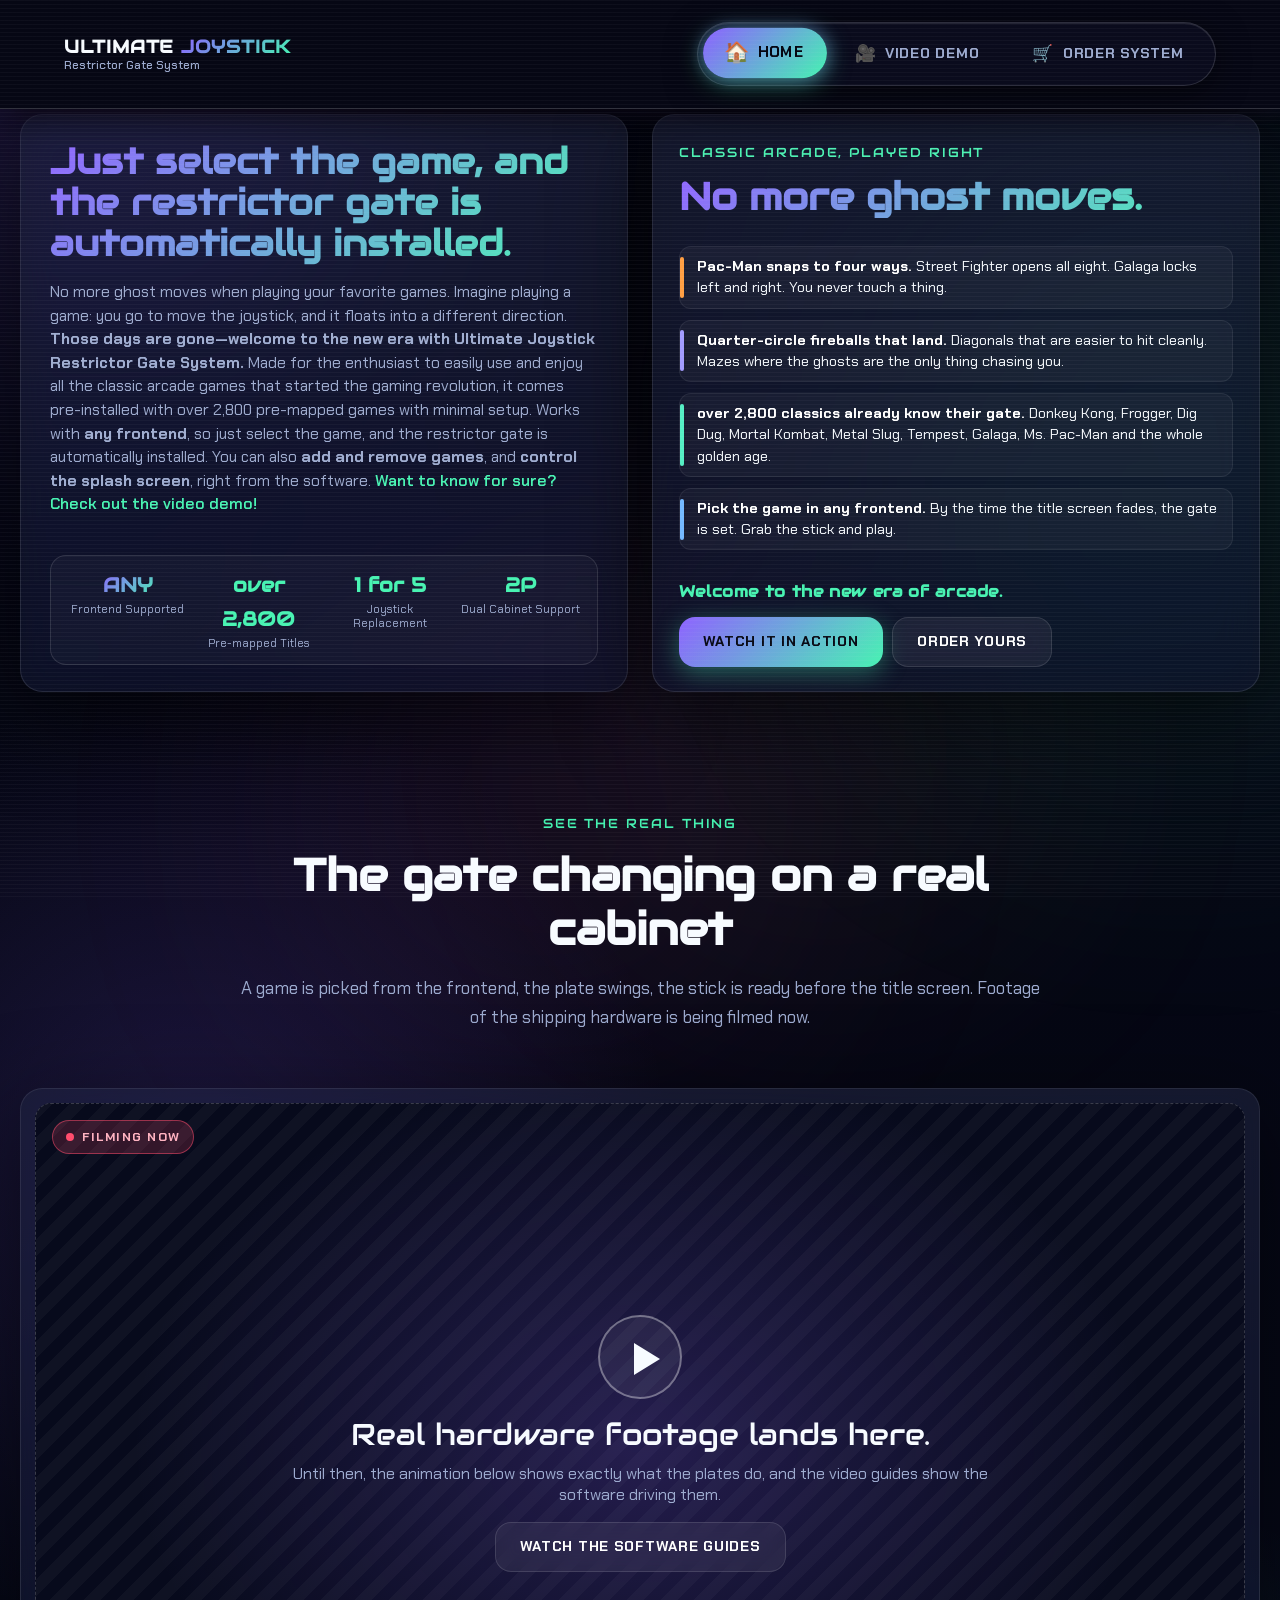
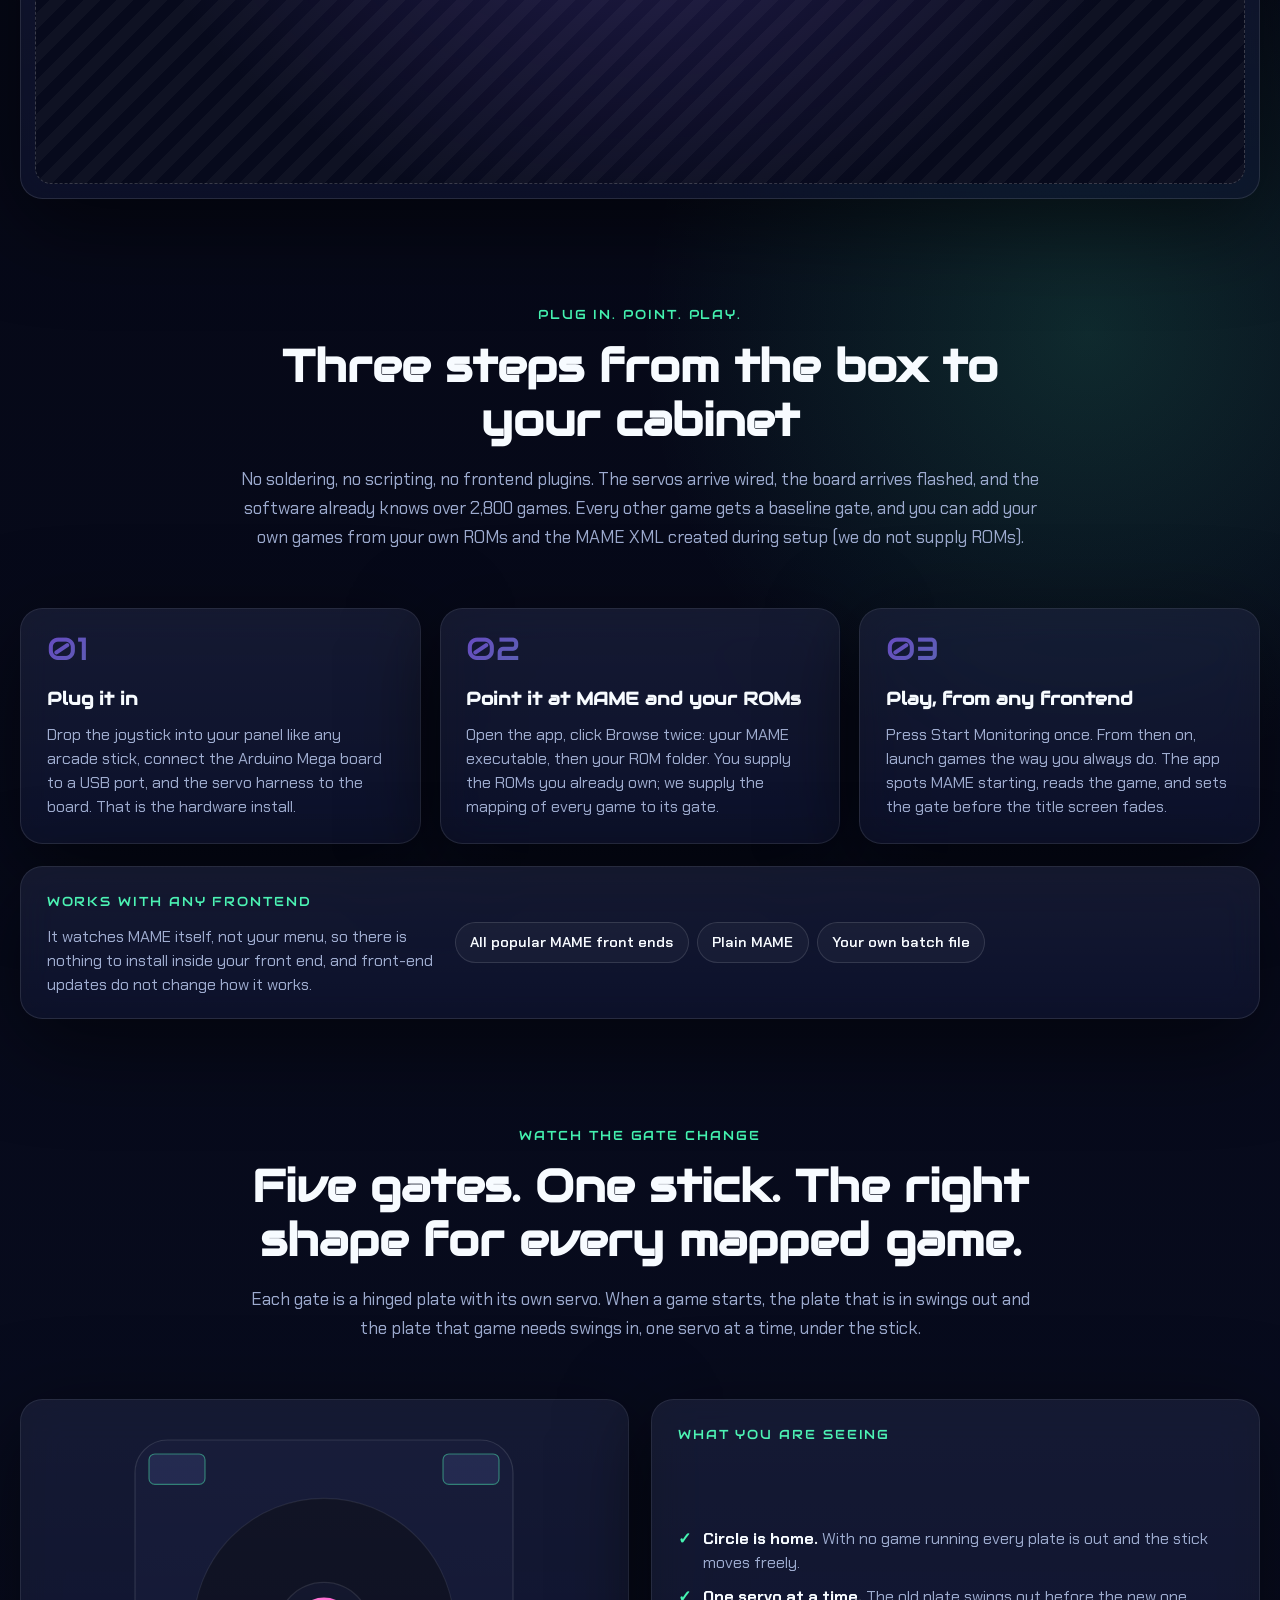
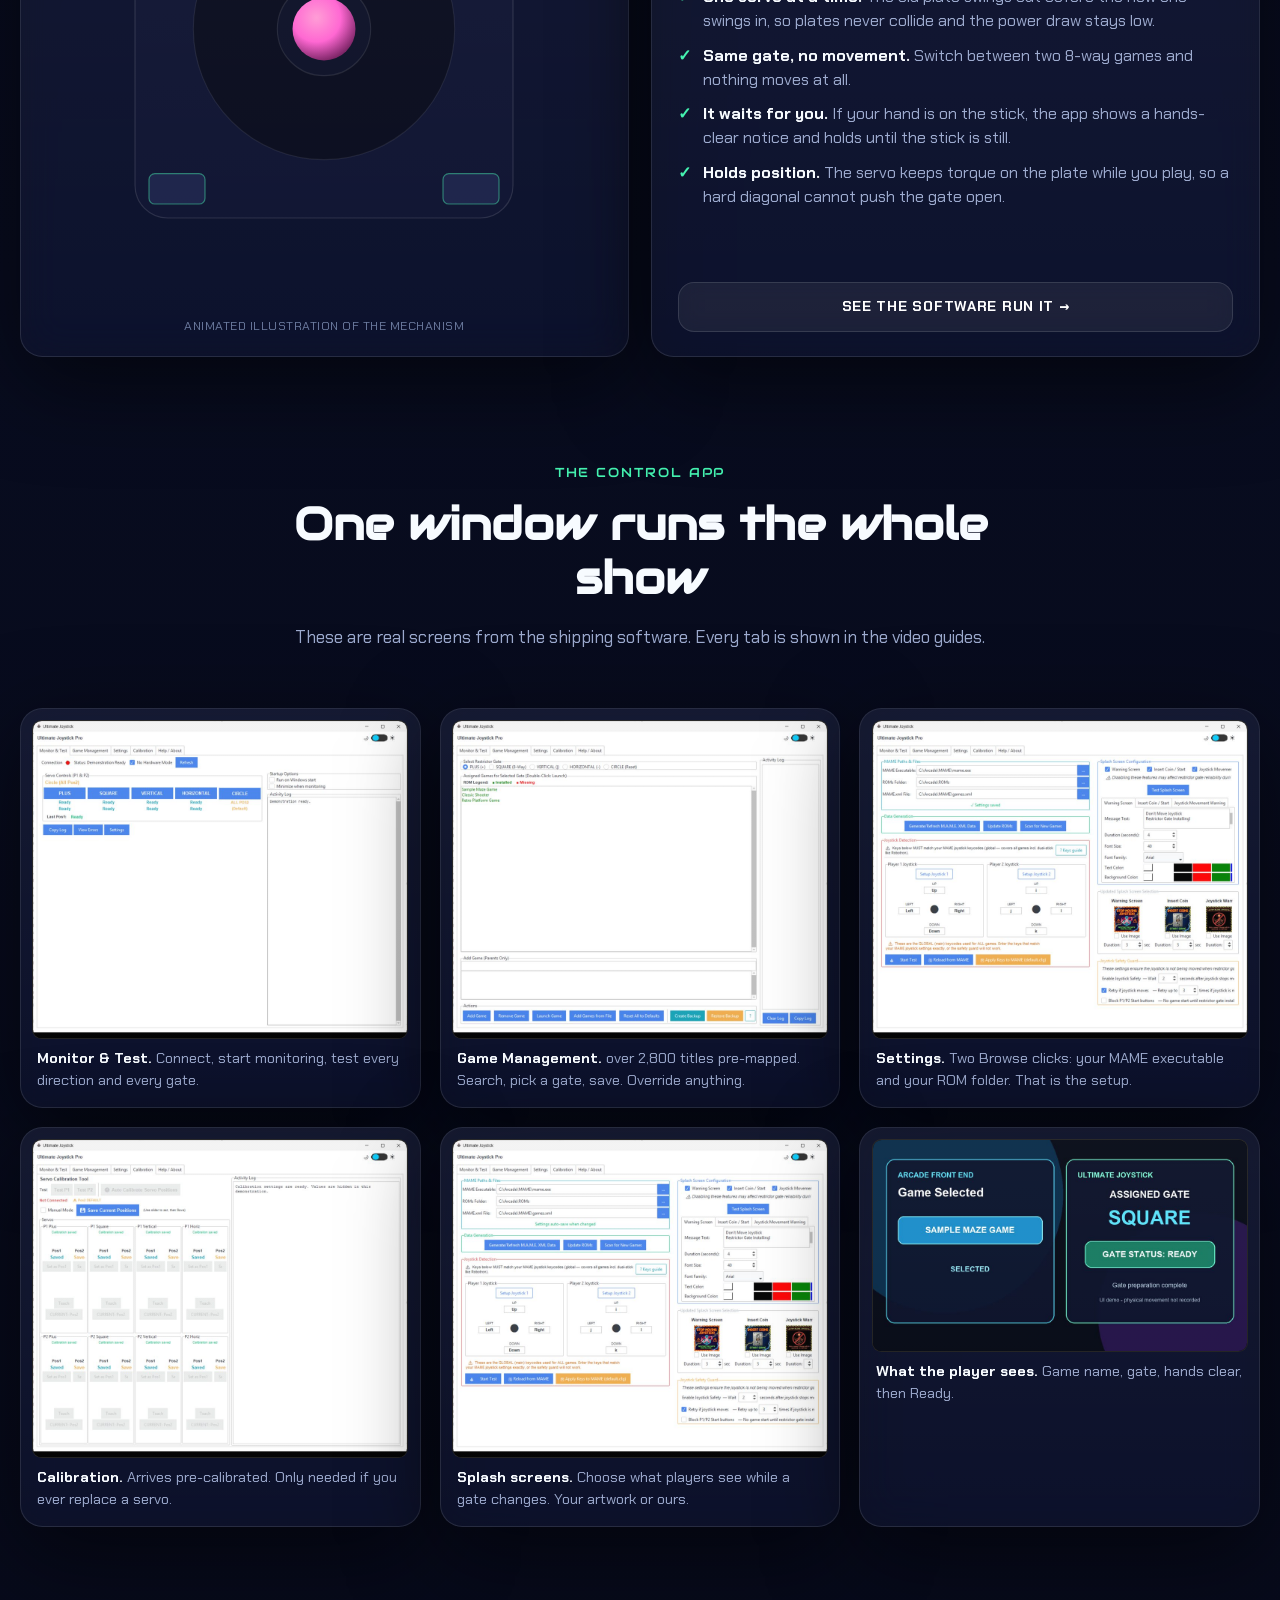
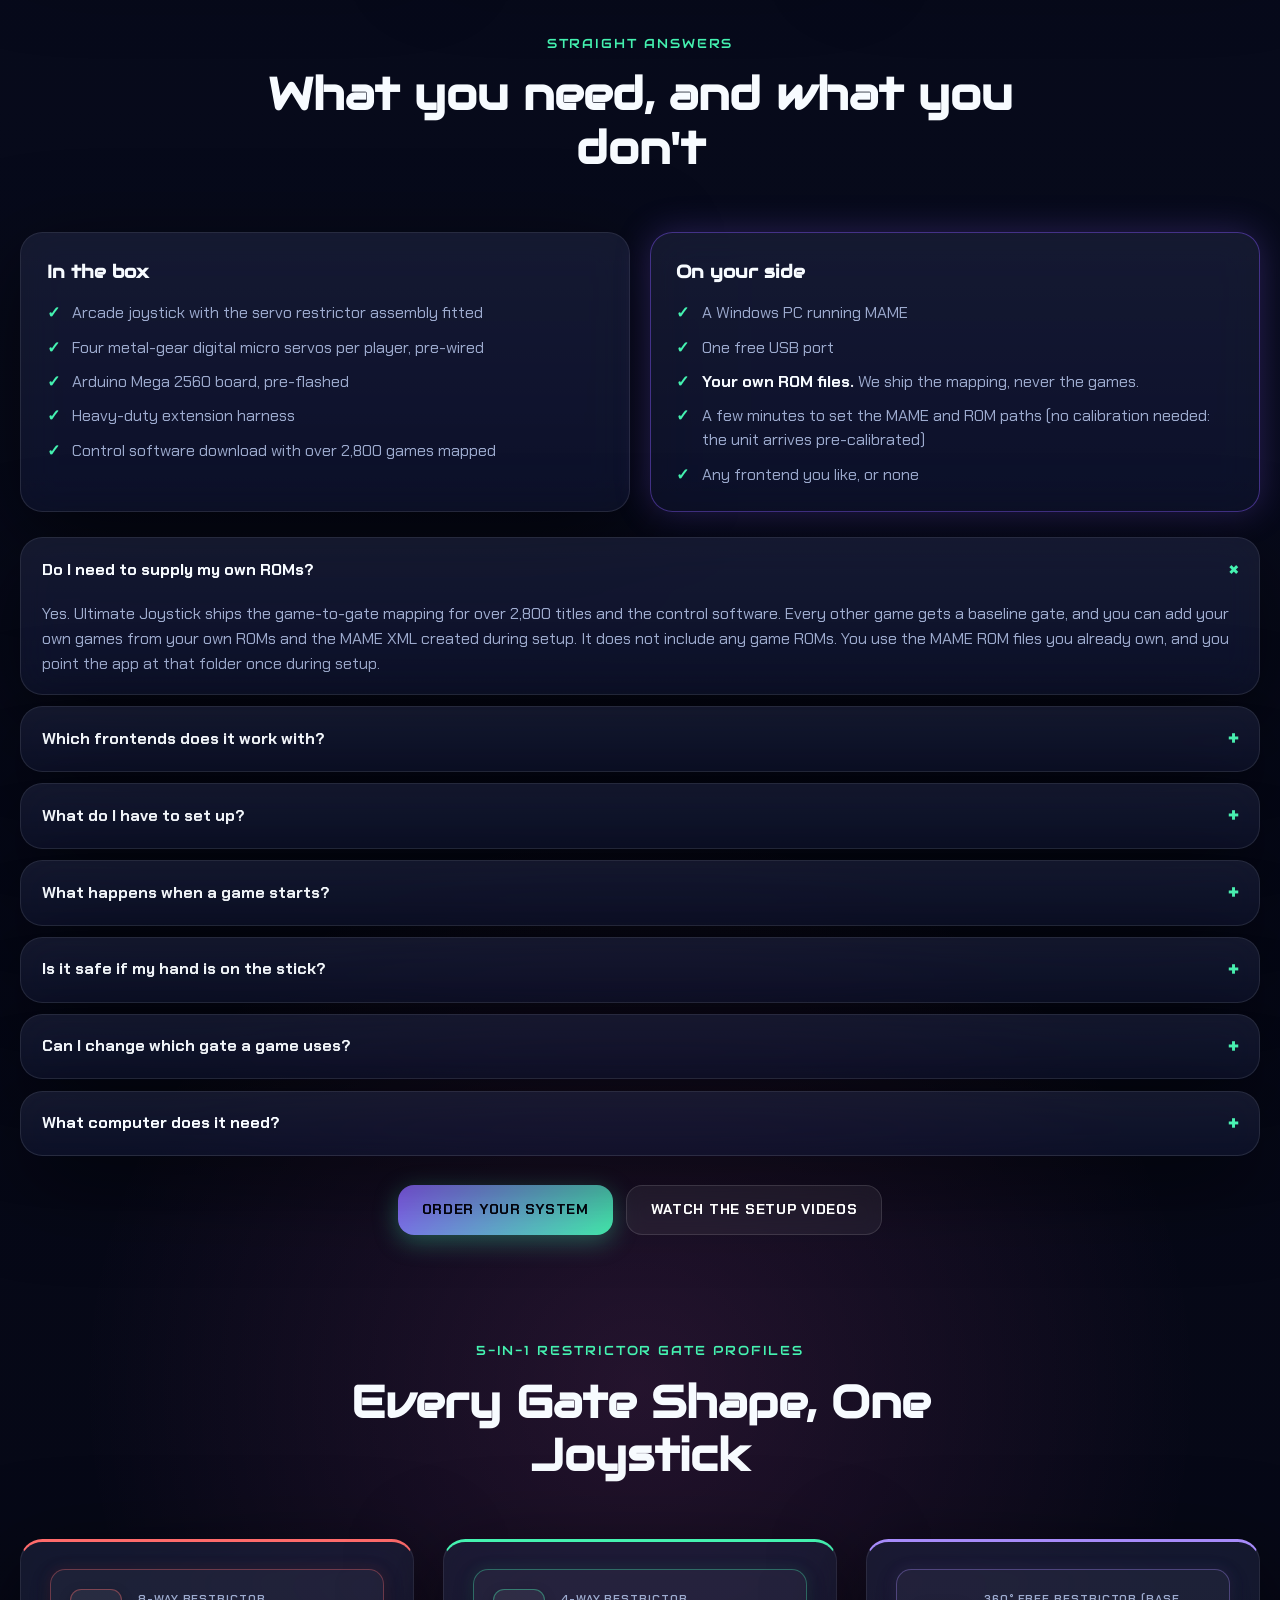
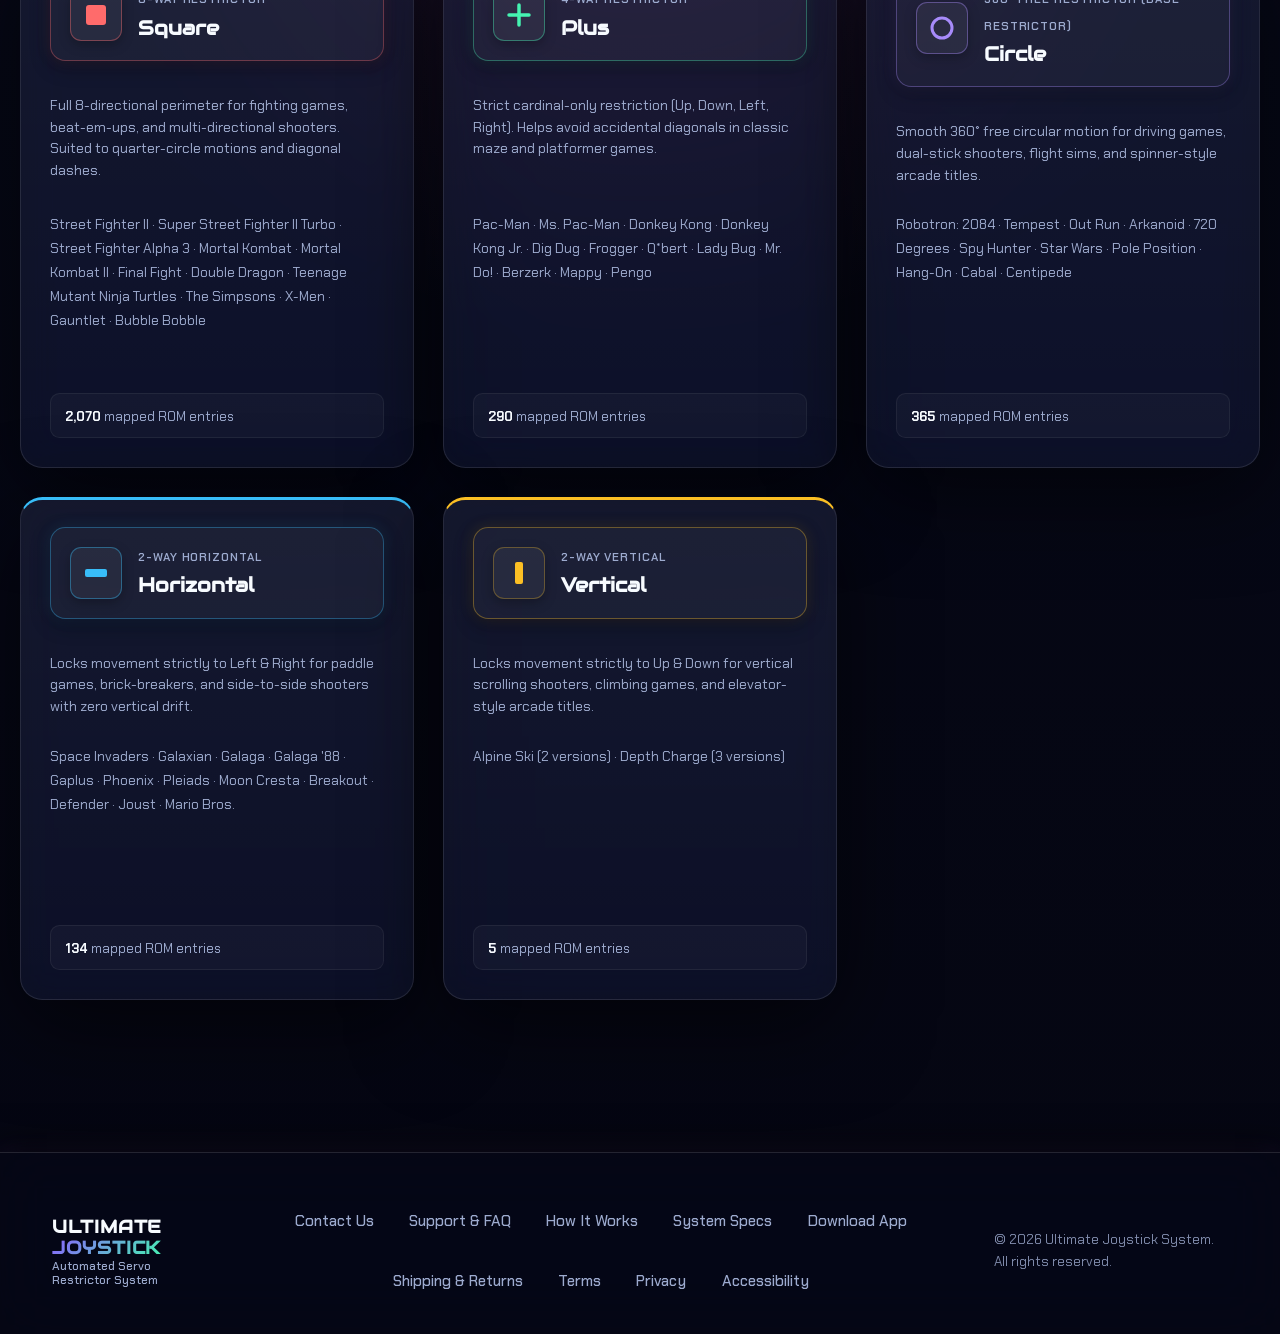
==== commit 602f910d: "Publish Website @ fc4b638 Co-Authored-By: Claude Fable 5.1 <noreply@anthropic.com>" ====
--- a/index.html
+++ b/index.html
@@ -8,7 +8,7 @@
     <meta name="theme-color" content="#060714" />
     <meta property="og:type" content="website" />
     <meta property="og:site_name" content="Ultimate Joystick" />
-    <meta property="og:title" content="Ultimate Joystick Restrictor Gate System" />
+    <meta property="og:title" content="Ultimate Joystick | Automated Arcade Restrictor Gate System" />
     <meta property="og:description" content="Select the game and the correct restrictor gate installs itself. Automated servo gates for arcade joysticks, over 2,800 games pre-mapped, works with all popular MAME front ends." />
     <meta property="og:image" content="https://ultimatejoystick.com/assets/og/og-home.jpg" />
     <meta property="og:image:width" content="1200" />
@@ -16,11 +16,11 @@
     <meta property="og:image:alt" content="Ultimate Joystick: No more ghost moves. Automatic restrictor gate system for arcade joysticks." />
     <meta property="og:url" content="https://ultimatejoystick.com/" />
     <meta name="twitter:card" content="summary_large_image" />
-    <meta name="twitter:title" content="Ultimate Joystick Restrictor Gate System" />
+    <meta name="twitter:title" content="Ultimate Joystick | Automated Arcade Restrictor Gate System" />
     <meta name="twitter:description" content="Select the game and the correct restrictor gate installs itself. over 2,800 arcade games pre-mapped." />
     <meta name="twitter:image" content="https://ultimatejoystick.com/assets/og/og-home.jpg" />
     <link rel="canonical" href="https://ultimatejoystick.com/" />
-    <title>Ultimate Joystick | Restrictor Gate System</title>
+    <title>Ultimate Joystick | Automated Arcade Restrictor Gate System</title>
     <link rel="icon" href="./favicon.svg" type="image/svg+xml" />
     <link rel="icon" href="./favicon.ico" sizes="48x48" />
     <link rel="apple-touch-icon" href="./assets/icons/apple-touch-icon.png" />
@@ -29,7 +29,7 @@
     <link rel="preconnect" href="https://fonts.googleapis.com" />
     <link rel="preconnect" href="https://fonts.gstatic.com" crossorigin />
     <link href="https://fonts.googleapis.com/css2?family=Audiowide&family=Chakra+Petch:ital,wght@0,400;0,500;0,600;0,700;1,400&display=swap" rel="stylesheet" />
-    <link rel="stylesheet" href="./styles.css?v=e1484328" />
+    <link rel="stylesheet" href="./styles.css?v=7e6b975b" />
     <script src="./script.js?v=3404c69c" defer></script>
     <script type="application/ld+json">
       {
@@ -311,8 +311,7 @@
           </div>
           <div class="gate-demo-grid">
             <figure class="gate-demo glass-card" aria-describedby="gate-demo-caption">
-              <svg class="gate-demo-svg" viewBox="0 0 360 360" role="img" aria-labelledby="gate-demo-title">
-                <title id="gate-demo-title">Top-down view of the joystick: restrictor plates swinging in and out as games change</title>
+              <svg class="gate-demo-svg" viewBox="0 0 360 360" role="img" aria-label="Top-down view of the joystick: restrictor plates swinging in and out as games change">
                 <defs>
                   <radialGradient id="ballGrad" cx="38%" cy="32%" r="70%">
                     <stop offset="0%" stop-color="#ff9ad5" />
--- a/styles.css
+++ b/styles.css
@@ -114,6 +114,9 @@
   z-index: -2;
   opacity: 0.38;
   animation: drift 22s infinite alternate ease-in-out;
+  will-change: transform;
+  transform: translateZ(0);
+  backface-visibility: hidden;
 }
 
 .shape-1 {
@@ -144,8 +147,8 @@
 }
 
 @keyframes drift {
-  0% { transform: translate(0, 0) scale(1); }
-  100% { transform: translate(3.5rem, 2.5rem) scale(1.1); }
+  0% { transform: translate3d(0, 0, 0) scale(1); }
+  100% { transform: translate3d(3.5rem, 2.5rem, 0) scale(1.1); }
 }
 
 .site-shell {
@@ -2882,6 +2885,7 @@
 .checklist li::before { content: "\2713"; position: absolute; left: 0; top: 0; color: var(--accent-secondary); font-weight: 700; }
 .checklist li strong { color: var(--ink); }
 @media (prefers-reduced-motion: reduce) {
+  .bg-shape, .site-nav a.nav-link.active, .video-slot-badge::before { animation: none !important; }
   .gate-demo-svg .plate, .gate-demo-svg .ball, .gate-label { animation: none !important; }
   .gate-demo-svg .plate-plus { transform: rotate(0deg); }
   .gate-label-plus { opacity: 1; }
@@ -3006,3 +3010,9 @@
   .specs-table { table-layout: fixed; font-size: 0.88rem; }
   .specs-table th, .specs-table td { padding: 0.55rem 0.4rem; overflow-wrap: anywhere; }
 }
+
+/* Phone tap targets (>=44px), clickable elements only */
+@media (max-width: 560px) {
+  .site-nav a, .footer-nav a, a.brand { min-height: 44px; display: inline-flex; align-items: center; }
+  .faq-item summary { min-height: 44px; }
+}
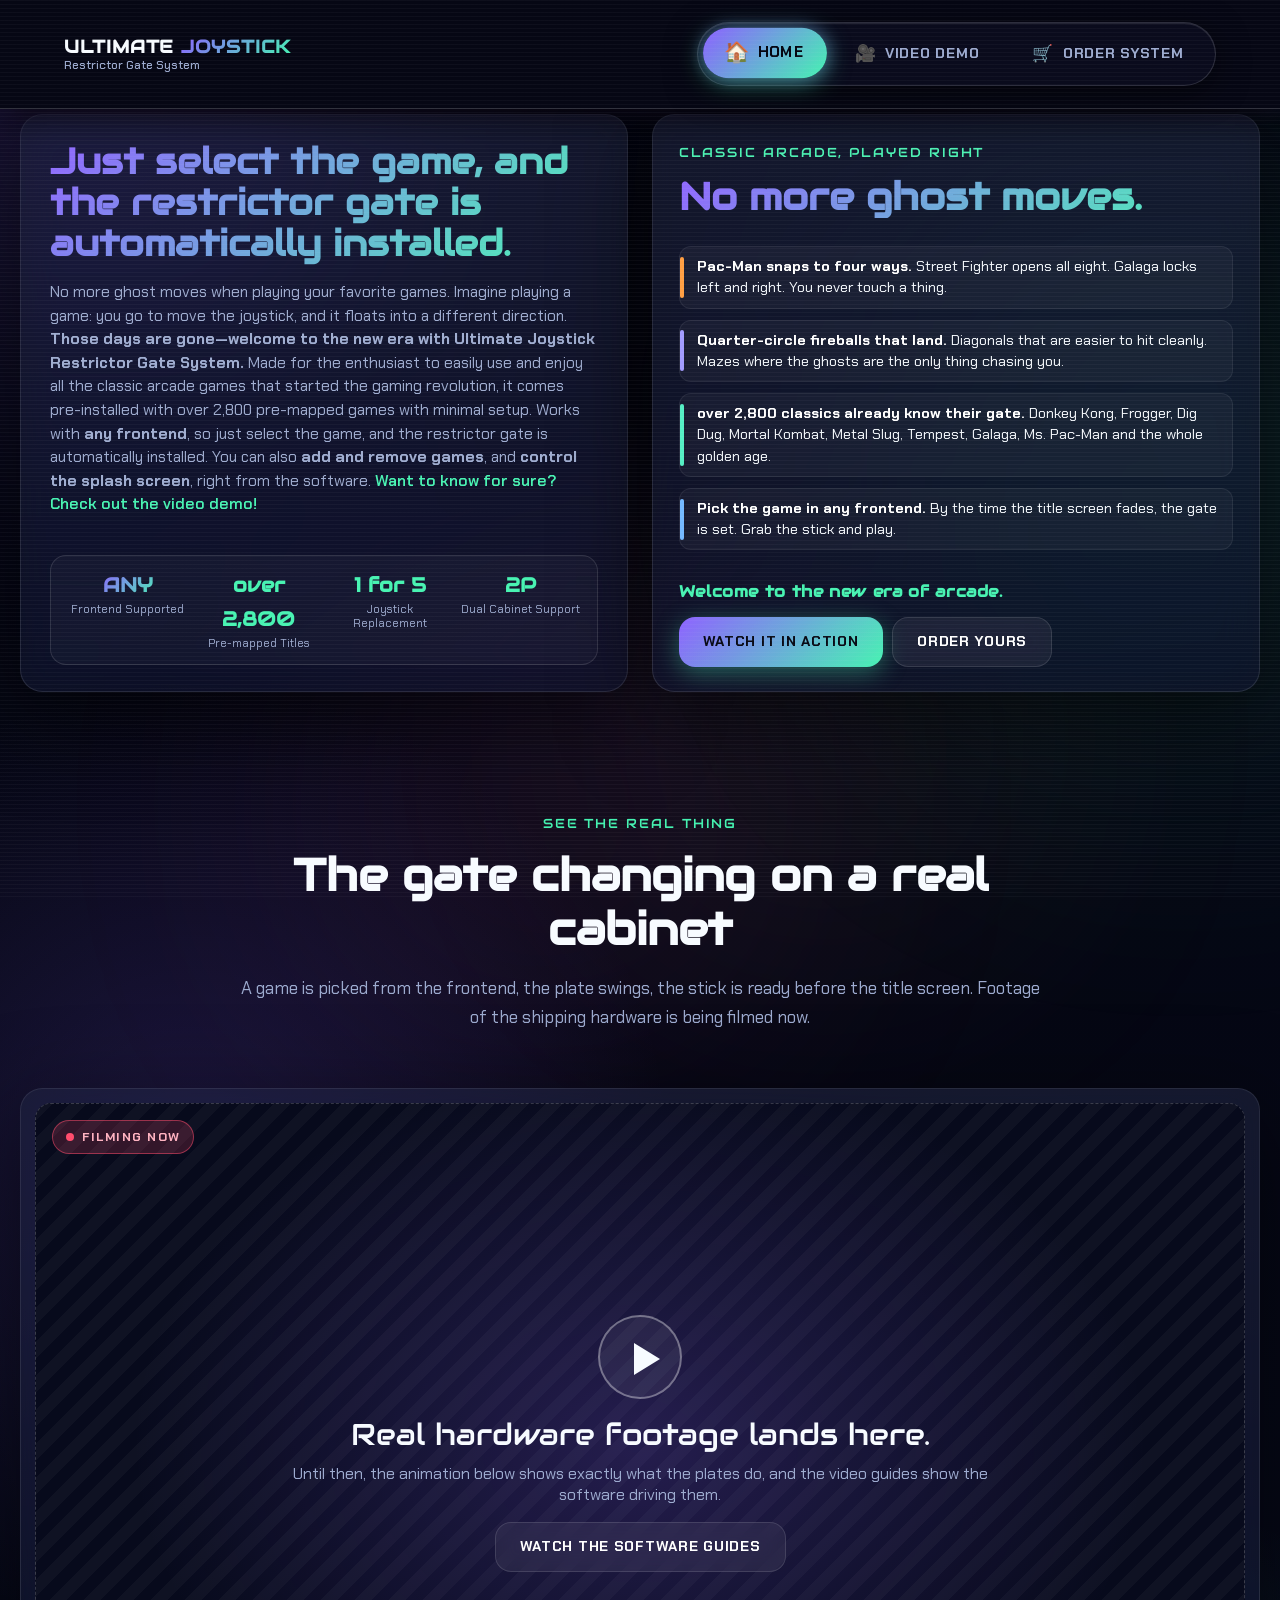
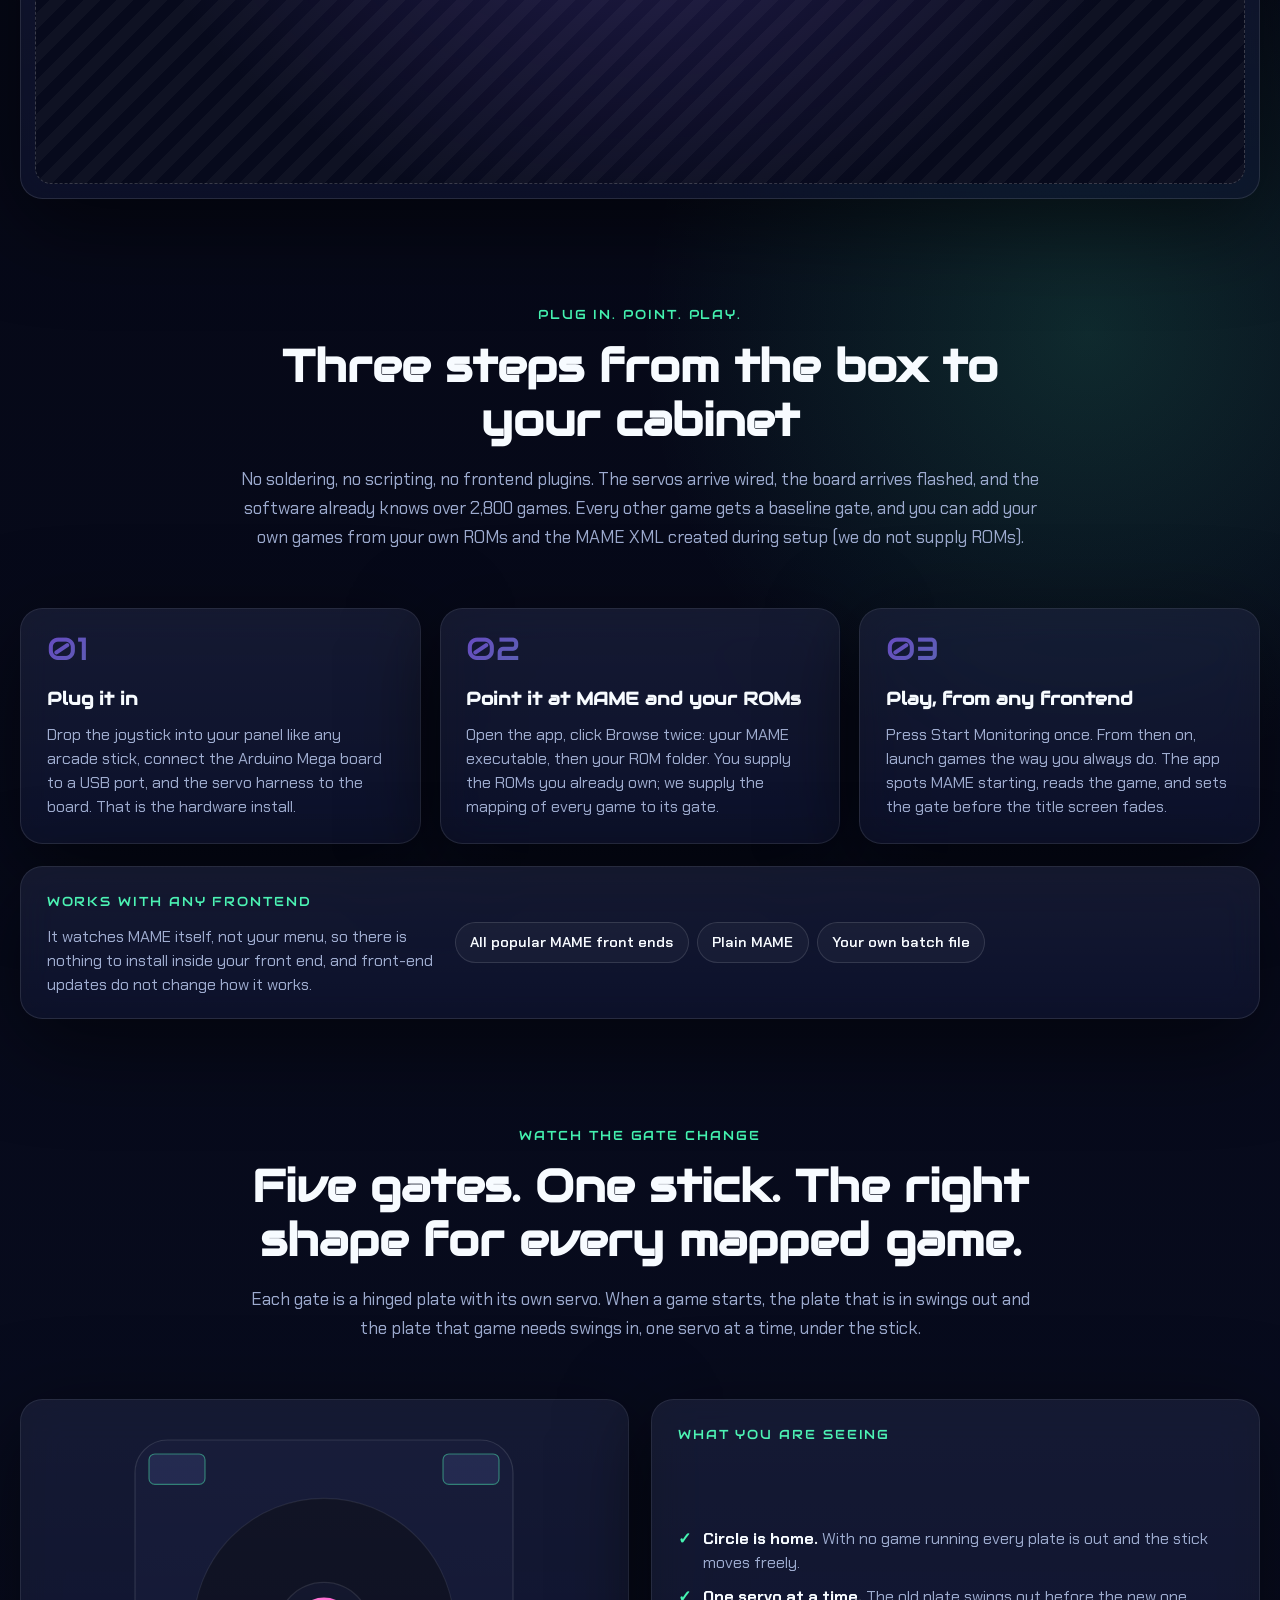
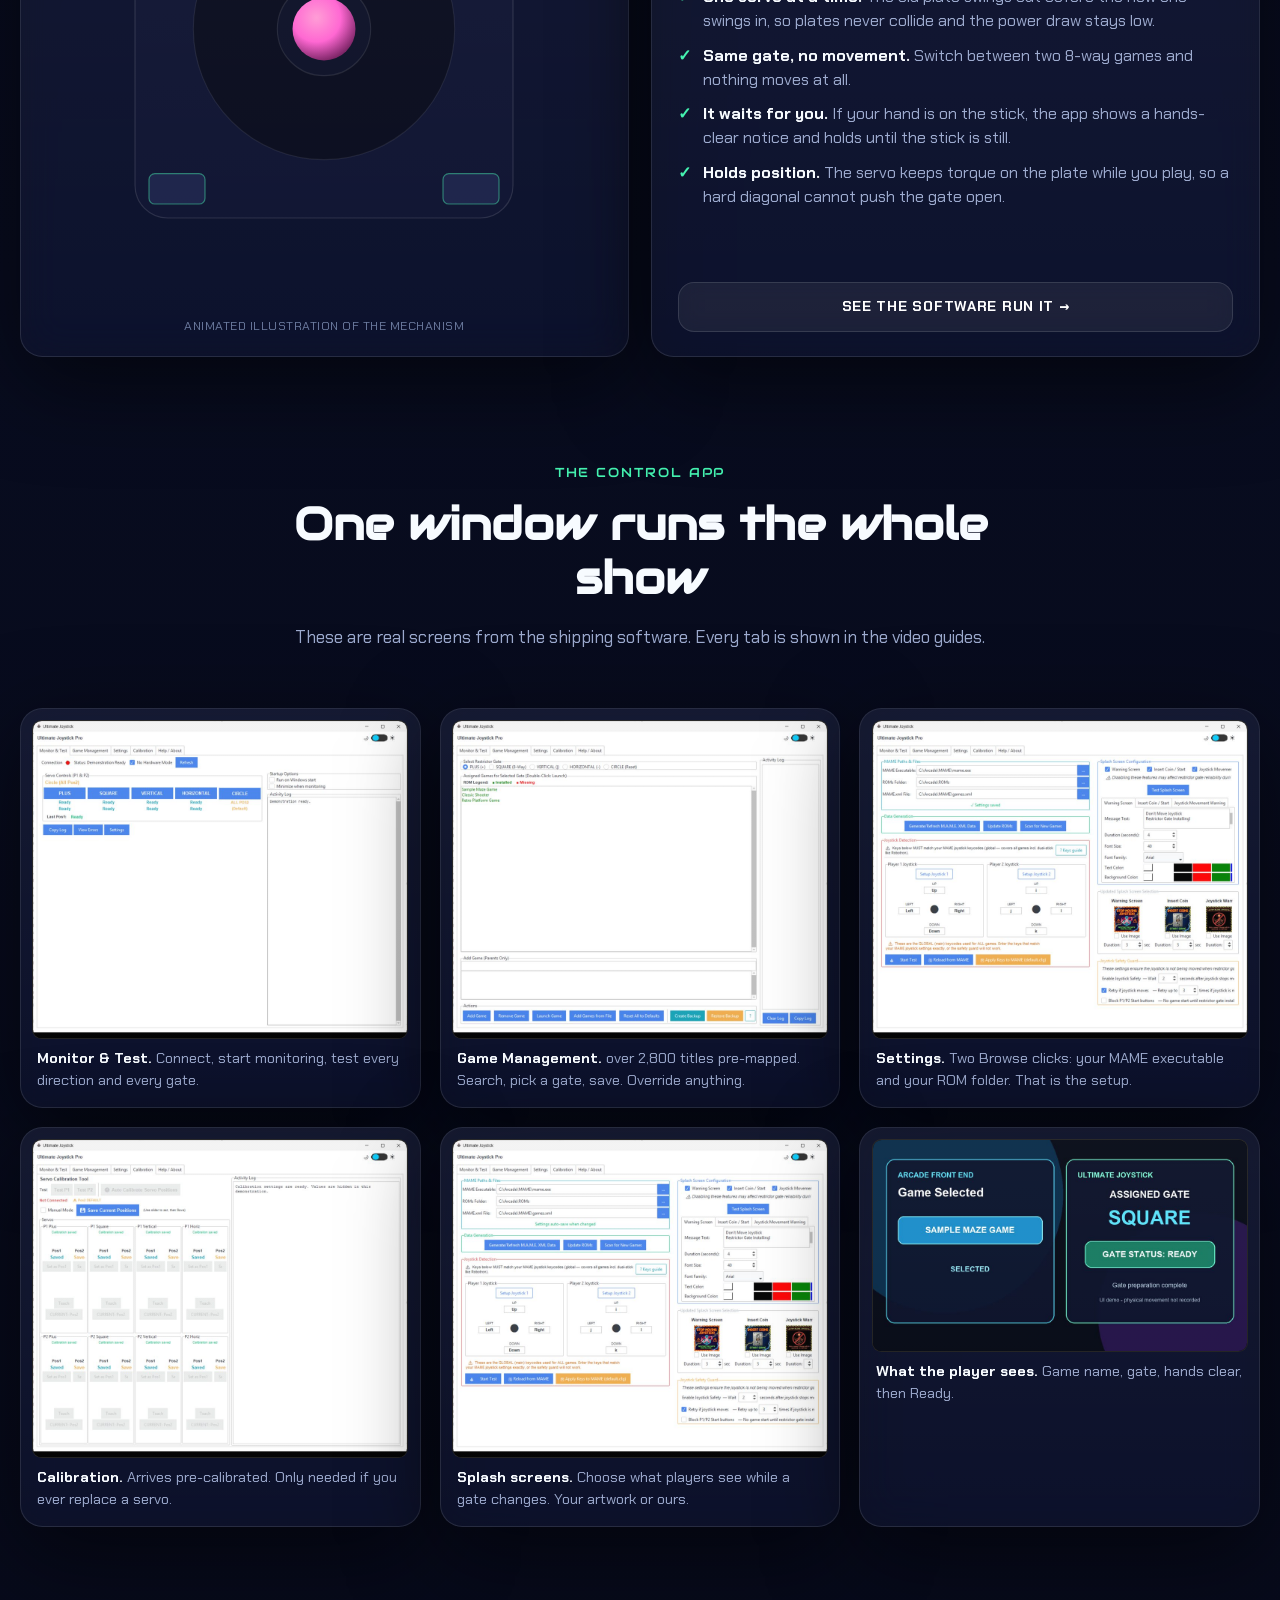
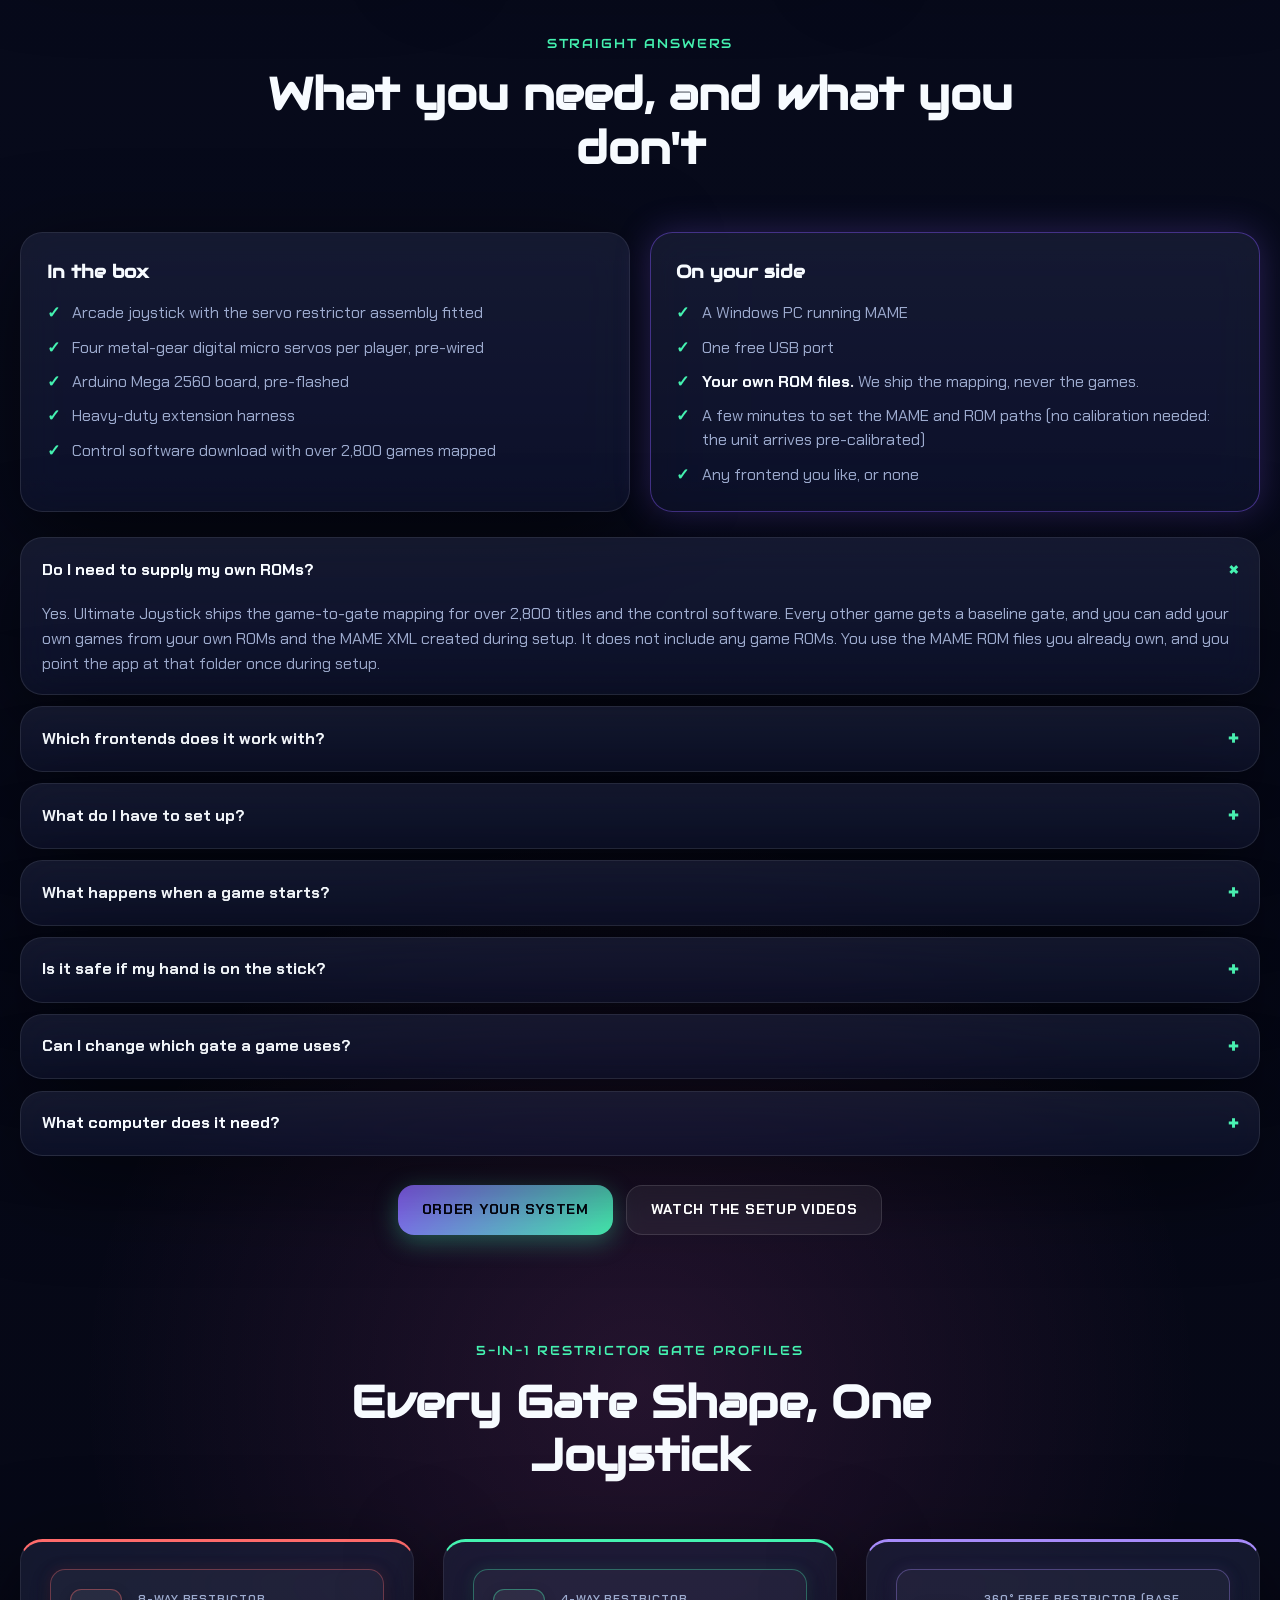
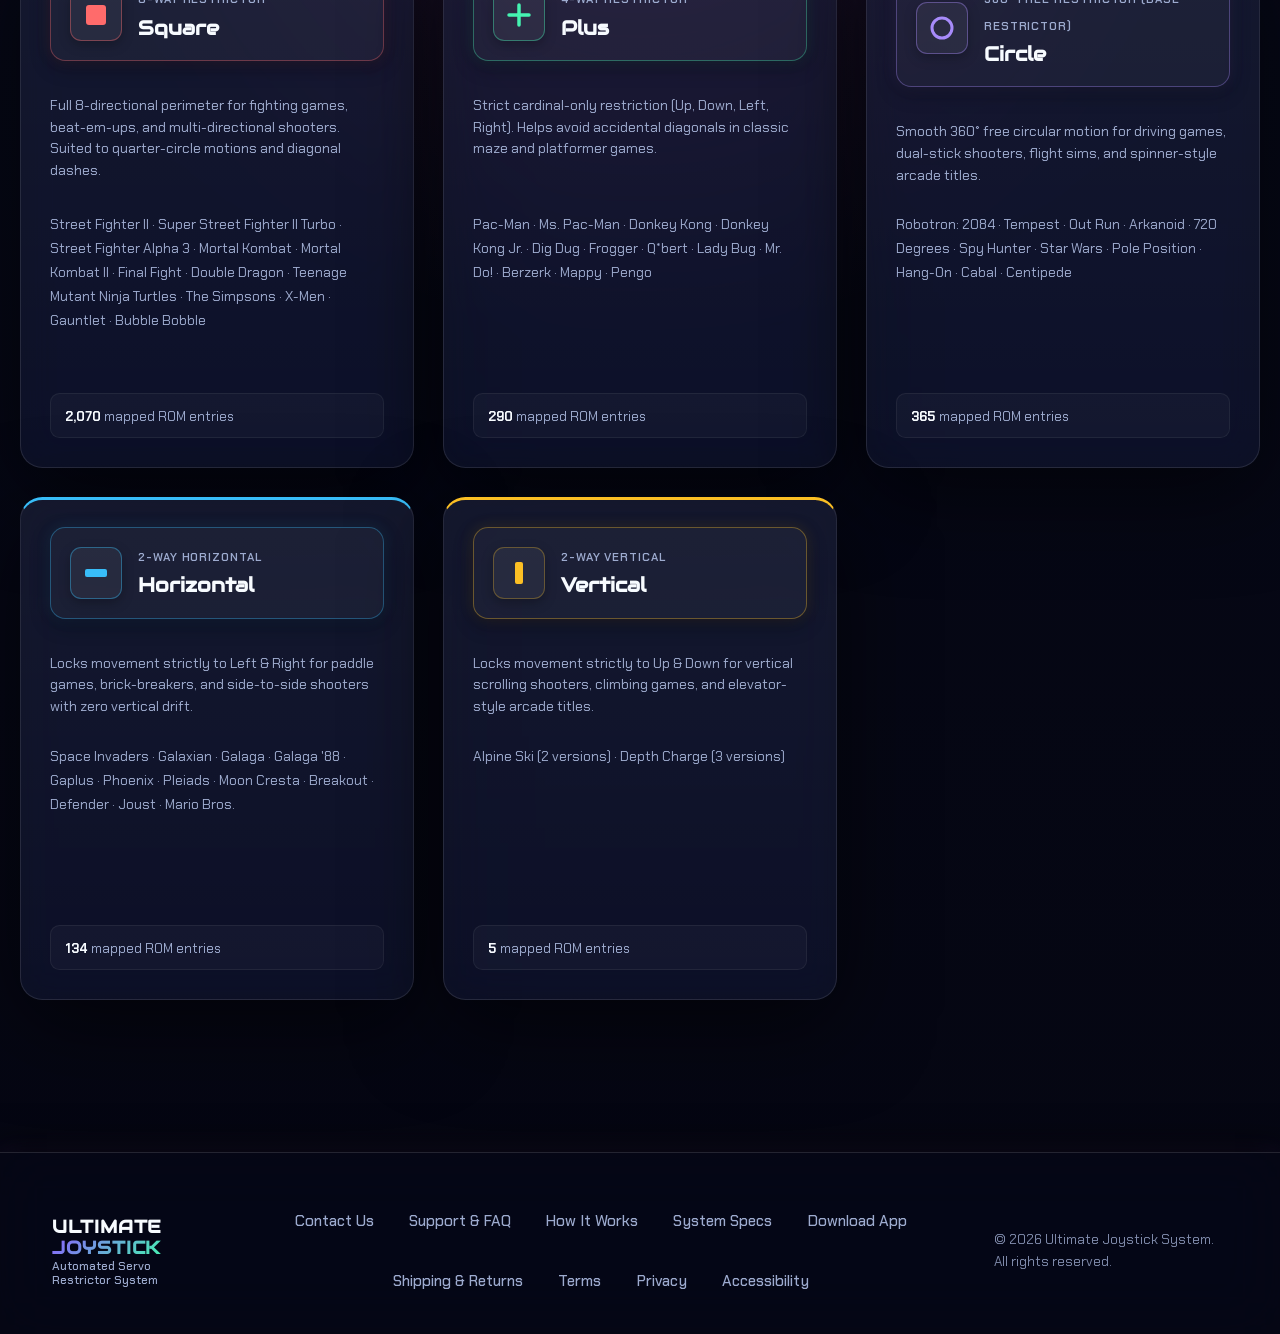
==== commit accdf872: "Publish Website @ 6f96988 Co-Authored-By: Claude Fable 5.1 <noreply@anthropic.com>" ====
--- a/index.html
+++ b/index.html
@@ -29,7 +29,7 @@
     <link rel="preconnect" href="https://fonts.googleapis.com" />
     <link rel="preconnect" href="https://fonts.gstatic.com" crossorigin />
     <link href="https://fonts.googleapis.com/css2?family=Audiowide&family=Chakra+Petch:ital,wght@0,400;0,500;0,600;0,700;1,400&display=swap" rel="stylesheet" />
-    <link rel="stylesheet" href="./styles.css?v=7e6b975b" />
+    <link rel="stylesheet" href="./styles.css?v=5d33d1da" />
     <script src="./script.js?v=3404c69c" defer></script>
     <script type="application/ld+json">
       {
--- a/styles.css
+++ b/styles.css
@@ -3016,3 +3016,8 @@
   .site-nav a, .footer-nav a, a.brand { min-height: 44px; display: inline-flex; align-items: center; }
   .faq-item summary { min-height: 44px; }
 }
+/* 390 audit fixes: tap targets, download button, ribbon */
+.site-nav a, .footer-nav a { min-width: 44px; justify-content: center; }
+.guide-transcript > summary { padding-block: 0.6rem; cursor: pointer; }
+.download-button { white-space: normal; max-width: 100%; text-align: center; }
+.featured-ribbon-clip { position: absolute; inset: 0; overflow: hidden; }
